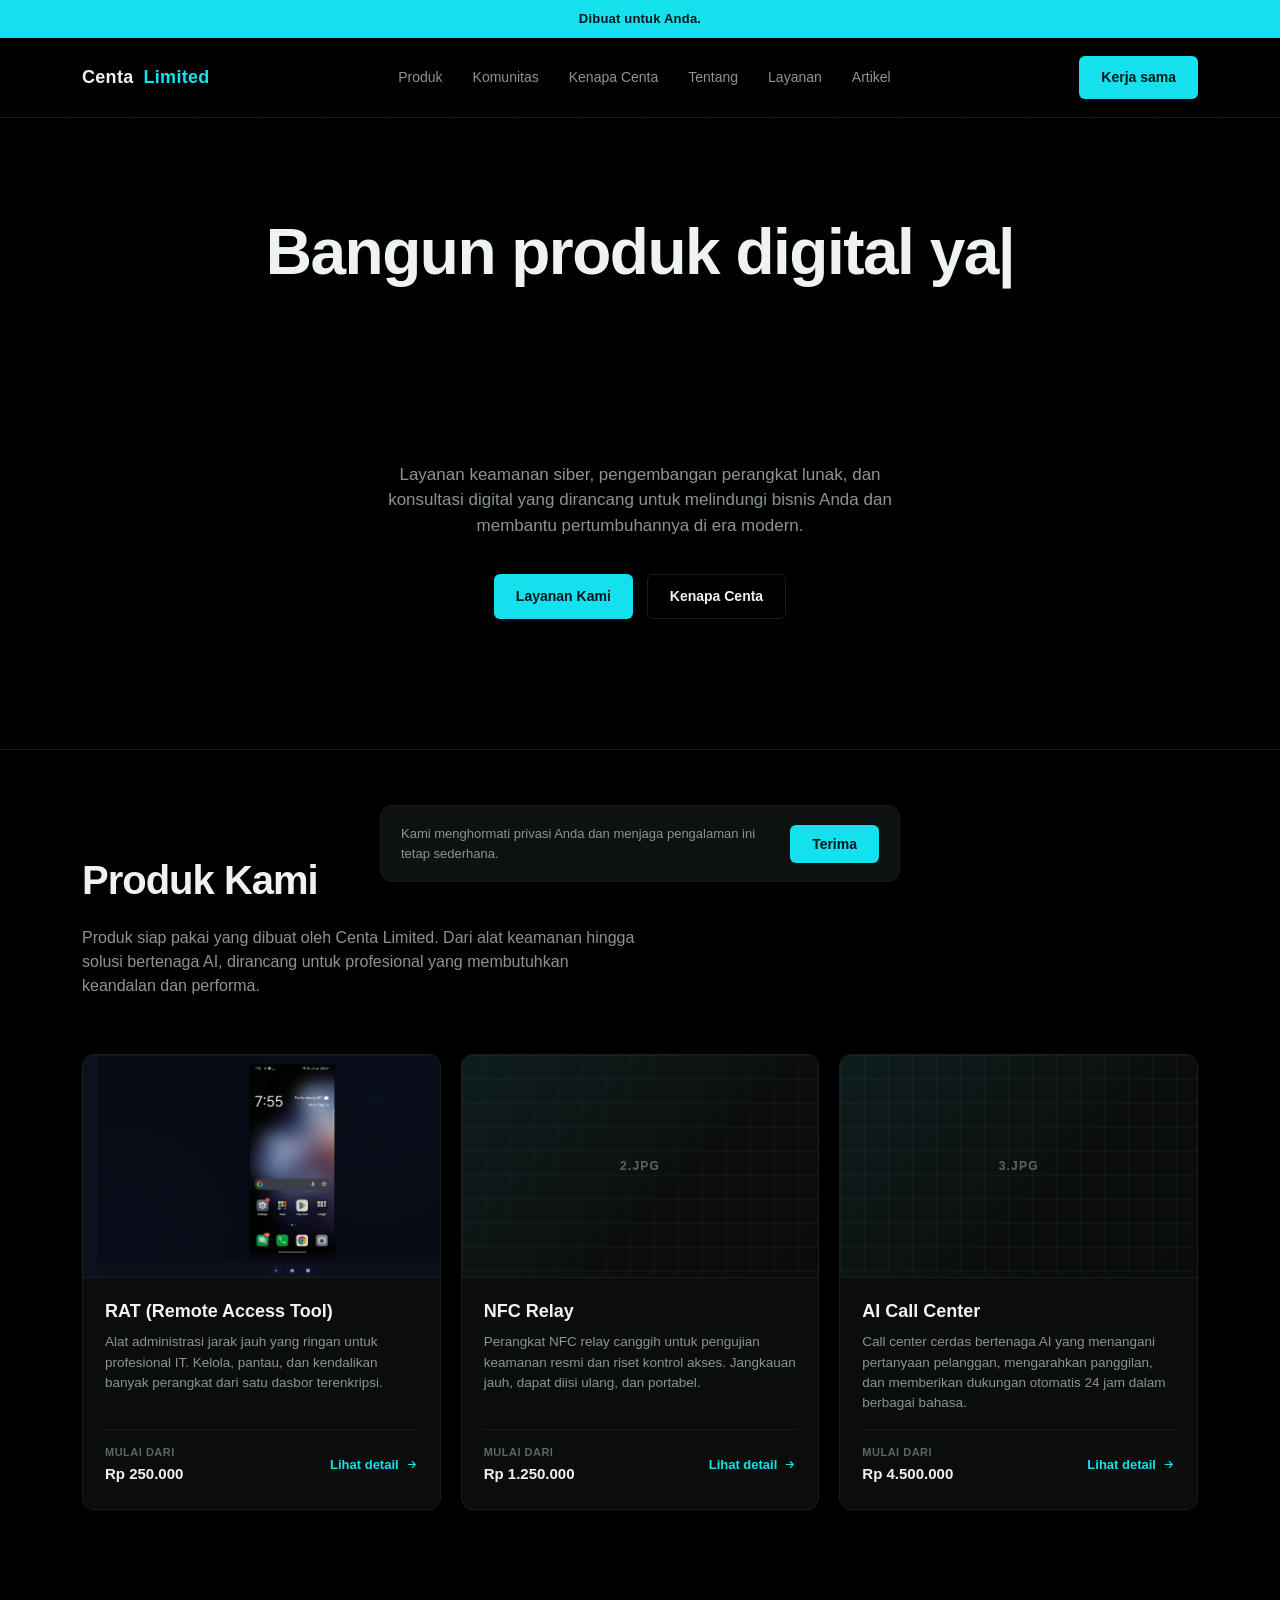
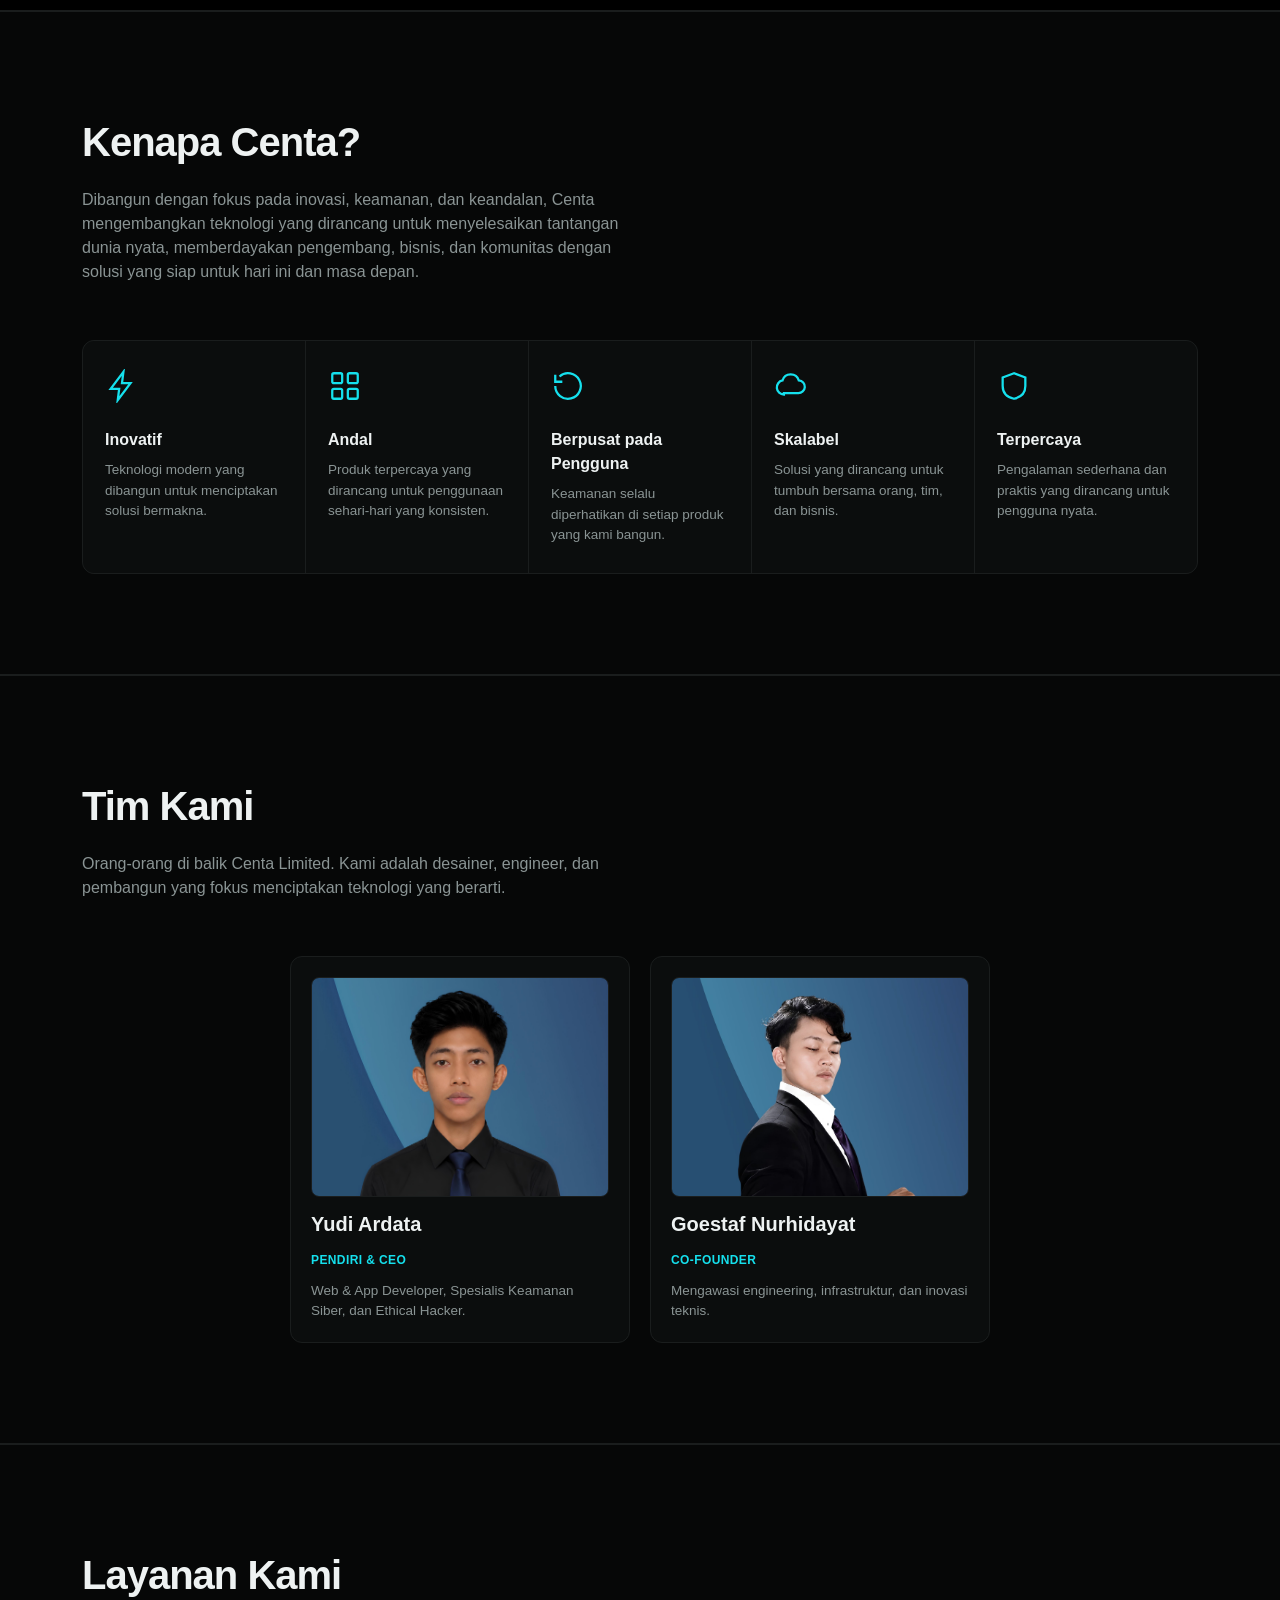
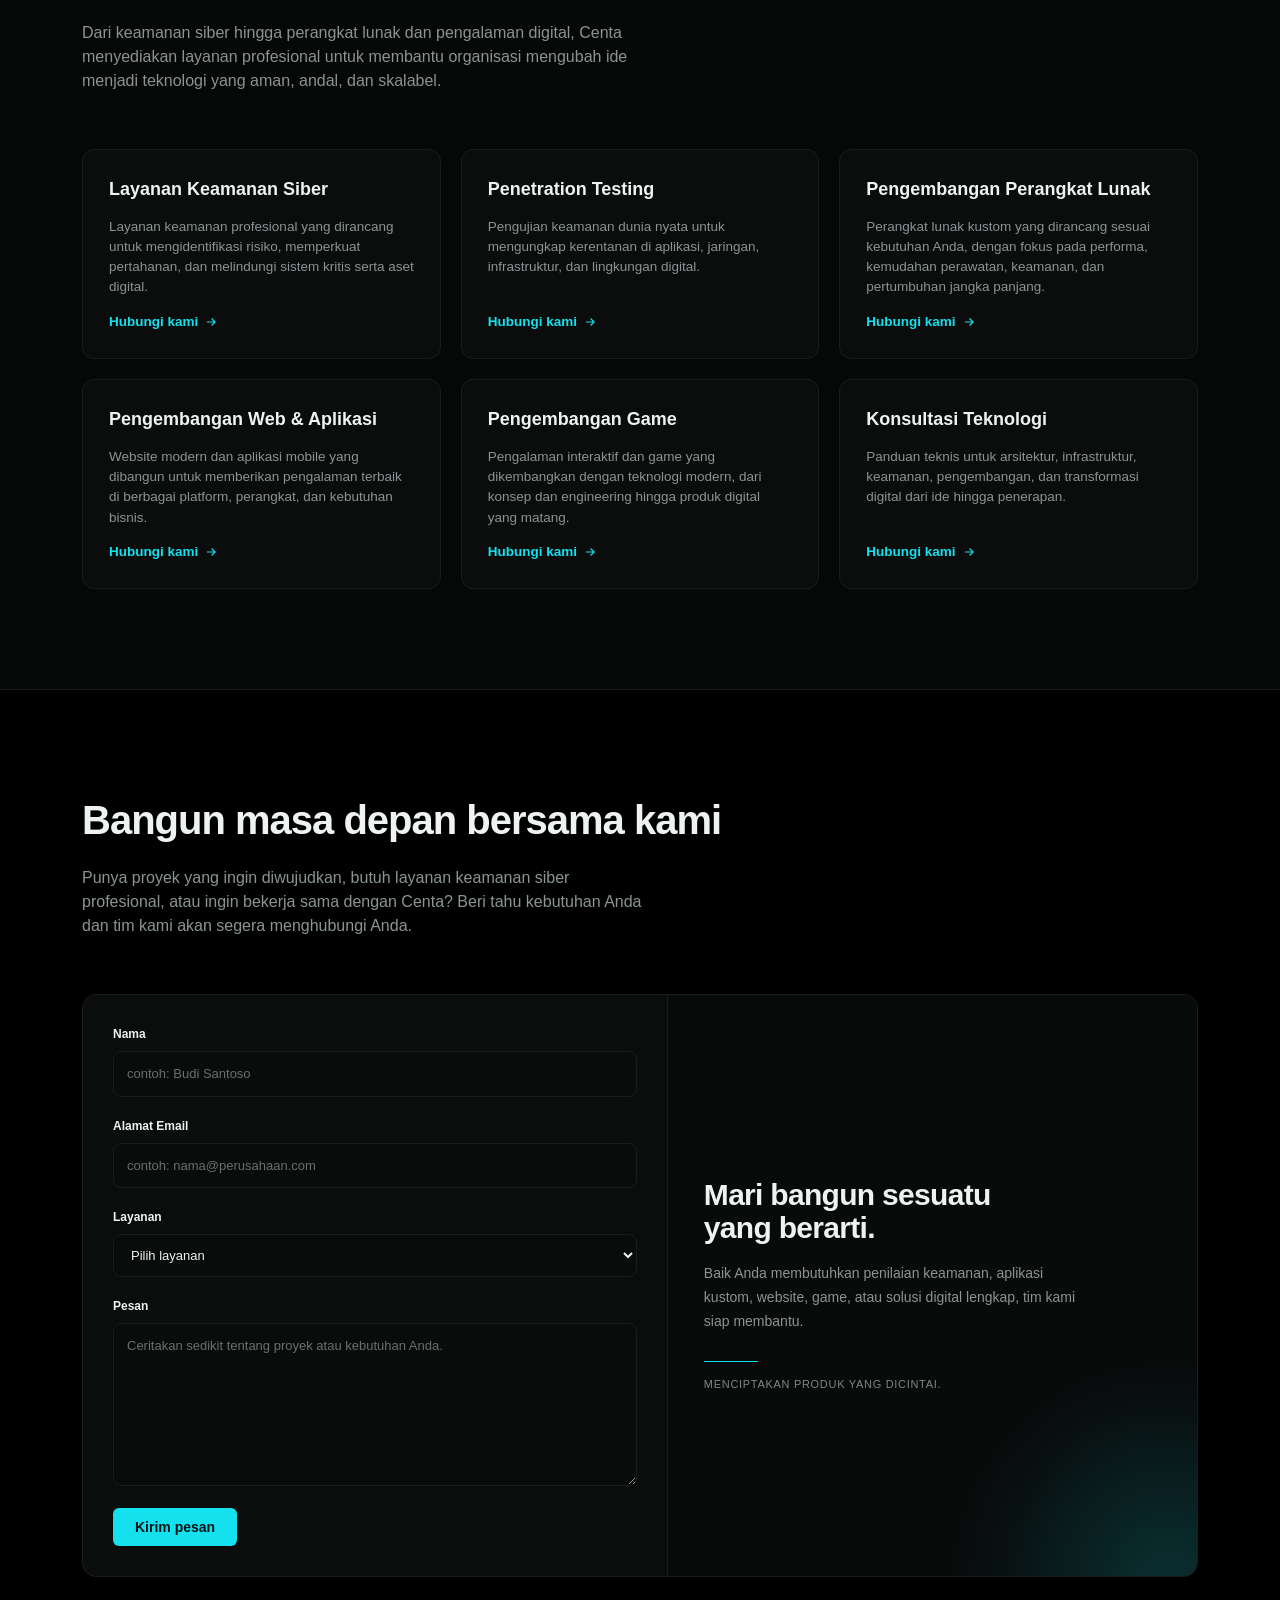
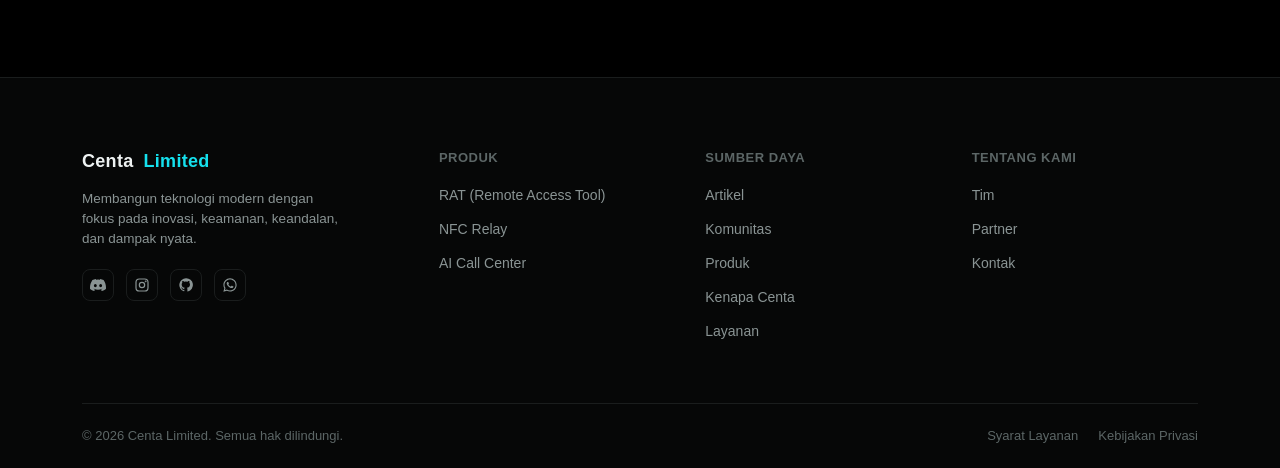
==== index.html @ ac21474c "Add files via upload" ====
<!DOCTYPE html>
<html lang="id">
<head>
  <meta charset="UTF-8">
  <meta name="viewport" content="minimum-scale=1, initial-scale=1, width=device-width">
  <title>Centa Limited</title>
  <style>
    :root{
      --accent: #15E0ED;
      --accent-dim: rgba(21,224,237,0.12);
      --accent-line: rgba(21,224,237,0.25);
      --bg: #000000;
      --bg-alt: #060707;
      --panel: #0b0d0d;
      --border: #1a1d1d;
      --text: #eef2f2;
      --text-dim: #8a9494;
      --text-faint: #5c6666;
    }
    *{margin:0;padding:0;box-sizing:border-box;}
    html{scroll-behavior:smooth;}
    body{
      background:var(--bg);
      color:var(--text);
      font-family:'Inter',-apple-system,BlinkMacSystemFont,'Segoe UI',Roboto,sans-serif;
      line-height:1.5;
      overflow-x:hidden;
    }
    a{color:inherit;text-decoration:none;}
    ul{list-style:none;}
    img{max-width:100%;display:block;}
    .wrap{max-width:1180px;margin:0 auto;padding:0 32px;}

    body::before{
      content:"";
      position:fixed;inset:0;
      background-image:
        linear-gradient(rgba(21,224,237,0.035) 1px, transparent 1px),
        linear-gradient(90deg, rgba(21,224,237,0.035) 1px, transparent 1px);
      background-size: 64px 64px;
      mask-image: radial-gradient(ellipse 80% 60% at 50% 0%, black 0%, transparent 70%);
      pointer-events:none;
      z-index:0;
    }

    .announce{
      background:var(--accent);
      color:#00171a;
      font-size:13px;
      font-weight:600;
      text-align:center;
      padding:9px 16px;
      letter-spacing:.2px;
    }

    header{
      position:sticky;top:0;z-index:50;
      background:rgba(0,0,0,0.75);
      backdrop-filter:blur(14px);
      border-bottom:1px solid var(--border);
    }
    .nav{
      display:flex;align-items:center;justify-content:space-between;
      padding:18px 32px;max-width:1180px;margin:0 auto;
    }
    .logo{display:flex;align-items:center;gap:10px;font-weight:800;font-size:18px;letter-spacing:.3px;}
    .logo svg{width:30px;height:30px;}
    .logo .sub{color:var(--accent);}
    .nav-links{display:flex;align-items:center;gap:30px;}
    .nav-links a{
      font-size:14px;color:var(--text-dim);font-weight:500;
      transition:color .2s ease;position:relative;
    }
    .nav-links a:hover{color:var(--text);}
    .nav-links a:focus-visible, .btn:focus-visible{
      outline:2px solid var(--accent);outline-offset:3px;border-radius:3px;
    }
    .nav-cta{display:flex;align-items:center;gap:18px;}
    .support-link{font-size:14px;color:var(--text-dim);}
    .support-link:hover{color:var(--text);}
    .btn{
      display:inline-flex;align-items:center;gap:8px;
      background:var(--accent);color:#00171a;
      font-weight:700;font-size:14px;
      padding:11px 22px;border-radius:6px;border:none;cursor:pointer;
      box-shadow:0 0 0 rgba(21,224,237,0);
      transition:box-shadow .25s ease, transform .2s ease;
    }
    .btn:hover{box-shadow:0 0 26px rgba(21,224,237,0.55);transform:translateY(-1px);}
    .btn-ghost{
      background:transparent;color:var(--text);border:1px solid var(--border);
    }
    .btn-ghost:hover{border-color:var(--accent-line);box-shadow:0 0 18px rgba(21,224,237,0.18);}
    .burger{display:none;background:none;border:none;color:var(--text);font-size:22px;cursor:pointer;}

    .hero{
      position:relative;z-index:1;
      padding:100px 32px 60px;
      text-align:center;
    }
    h1.hero-title{
      font-size:clamp(34px,6vw,64px);
      font-weight:800;
      line-height:1.08;
      letter-spacing:-1.5px;
      max-width:820px;margin:0 auto 20px;
      min-height: 3.5em;
    }
    .hero-sub{
      max-width:560px;margin:0 auto 36px;
      color:var(--text-dim);font-size:17px;
    }
    .hero-ctas{display:flex;gap:14px;justify-content:center;margin-bottom:70px;flex-wrap:wrap;}

    section{position:relative;z-index:1;padding:100px 0;}
    .eyebrow{
      color:var(--accent);font-size:13px;font-weight:700;
      letter-spacing:1.5px;text-transform:uppercase;margin-bottom:14px;
    }
    h2.section-title{
      font-size:clamp(26px,3.6vw,40px);font-weight:800;letter-spacing:-1px;
      margin-bottom:16px;max-width:640px;
    }
    .section-desc{color:var(--text-dim);font-size:16px;max-width:560px;margin-bottom:56px;}

    .why{background:var(--bg-alt);border-top:1px solid var(--border);border-bottom:1px solid var(--border);}
    .why-grid{display:grid;grid-template-columns:repeat(5,1fr);gap:1px;background:var(--border);border:1px solid var(--border);border-radius:12px;overflow:hidden;}
    .why-card{background:var(--panel);padding:28px 22px;transition:background .25s ease;}
    .why-card:hover{background:#0f1414;}
    .why-icon{width:34px;height:34px;color:var(--accent);margin-bottom:18px;}
    .why-card h3{font-size:16px;font-weight:700;margin-bottom:8px;}
    .why-card p{font-size:13.5px;color:var(--text-dim);}

    .team{background:var(--bg-alt);border-top:1px solid var(--border);border-bottom:1px solid var(--border);}
    .team-grid{display:grid;grid-template-columns:repeat(2,1fr);gap:20px;max-width:700px;margin:0 auto;}
    .team-card{
      border:1px solid var(--border);background:var(--panel);border-radius:12px;
      padding:20px;display:flex;flex-direction:column;gap:12px;transition:border-color .25s ease, transform .25s ease;
    }
    .team-card:hover{border-color:var(--accent-line);transform:translateY(-3px);}
    .team-photo{
      width:100%;height:220px;border-radius:8px;background:linear-gradient(135deg, #0f1111, #0a0c0c);
      border:1px solid var(--border);display:flex;align-items:center;justify-content:center;color:var(--text-faint);font-size:13px;font-weight:600;
      overflow:hidden;
    }
    .team-photo img{width:100%;height:100%;object-fit:cover;}
    .team-card h3{font-size:20px;font-weight:700;}
    .team-card .team-role{font-size:12px;color:var(--accent);font-weight:700;letter-spacing:.4px;text-transform:uppercase;}
    .team-card p{font-size:13.5px;color:var(--text-dim);flex-grow:1;}

    .services{border-top:1px solid var(--border);border-bottom:1px solid var(--border);background:var(--bg-alt);}
    .service-grid{display:grid;grid-template-columns:repeat(3,1fr);gap:20px;}
    .service-card{
      border:1px solid var(--border);background:var(--panel);border-radius:12px;
      padding:26px;display:flex;flex-direction:column;gap:14px;
      transition:border-color .25s ease, transform .25s ease;
    }
    .service-card:hover{border-color:var(--accent-line);transform:translateY(-3px);}
    .service-card h3{font-size:18px;font-weight:700;}
    .service-card p{font-size:13.5px;color:var(--text-dim);flex-grow:1;}
    .service-link{
      font-size:13.5px;font-weight:700;color:var(--accent);display:inline-flex;align-items:center;gap:6px;
    }
    .service-link svg{width:14px;height:14px;transition:transform .2s ease;}
    .service-card:hover .service-link svg{transform:translateX(2px);}

    .products{border-top:1px solid var(--border);border-bottom:1px solid var(--border);background:var(--bg);}
    .product-grid{display:grid;grid-template-columns:repeat(3,1fr);gap:20px;}
    .product-card{
      border:1px solid var(--border);background:var(--panel);border-radius:12px;
      overflow:hidden;display:flex;flex-direction:column;
      transition:border-color .25s ease, transform .25s ease, box-shadow .25s ease;
    }
    .product-card:hover{
      border-color:var(--accent-line);
      transform:translateY(-4px);
      box-shadow:0 12px 40px rgba(21,224,237,0.08);
    }
    .product-photo{
      position:relative;
      width:100%;
      aspect-ratio: 16 / 10;
      background:
        linear-gradient(135deg, rgba(21,224,237,0.06), rgba(0,0,0,0) 60%),
        linear-gradient(135deg, #0f1111, #0a0c0c);
      border-bottom:1px solid var(--border);
      overflow:hidden;
      display:flex;align-items:center;justify-content:center;
    }
    .product-photo::after{
      content:"";
      position:absolute;inset:0;
      background-image:
        linear-gradient(rgba(21,224,237,0.05) 1px, transparent 1px),
        linear-gradient(90deg, rgba(21,224,237,0.05) 1px, transparent 1px);
      background-size: 24px 24px;
      pointer-events:none;
    }
    .product-photo img{
      position:absolute;inset:0;
      width:100%;height:100%;object-fit:cover;
      z-index:1;
      transition:transform .4s ease;
    }
    .product-card:hover .product-photo img{transform:scale(1.04);}
    .product-photo-label{
      position:relative;z-index:0;
      color:var(--text-faint);
      font-size:12px;font-weight:700;letter-spacing:1.2px;text-transform:uppercase;
    }
    .product-body{padding:22px 22px 24px;display:flex;flex-direction:column;gap:10px;flex-grow:1;}
    .product-body h3{font-size:18px;font-weight:700;line-height:1.25;}
    .product-body p{font-size:13.5px;color:var(--text-dim);flex-grow:1;}
    .product-footer{
      display:flex;align-items:center;justify-content:space-between;
      margin-top:6px;padding-top:14px;border-top:1px solid var(--border);
    }
    .product-price{font-size:15px;font-weight:800;color:var(--text);}
    .product-price small{font-size:11px;font-weight:600;color:var(--text-faint);display:block;letter-spacing:.5px;text-transform:uppercase;margin-bottom:2px;}
    .product-cta{
      font-size:13px;font-weight:700;color:var(--accent);
      display:inline-flex;align-items:center;gap:6px;
    }
    .product-cta svg{width:13px;height:13px;transition:transform .2s ease;}
    .product-card:hover .product-cta svg{transform:translateX(2px);}

    .product-page{display:none;}
    .product-page.active{display:block;}
    .product-hero{
      padding:80px 0 60px;
      border-bottom:1px solid var(--border);
      background:linear-gradient(180deg, rgba(21,224,237,0.03), transparent 70%);
    }
    .product-back{
      display:inline-flex;align-items:center;gap:8px;
      font-size:13px;font-weight:600;color:var(--text-dim);
      margin-bottom:28px;
      transition:color .2s ease;
    }
    .product-back:hover{color:var(--accent);}
    .product-back svg{width:14px;height:14px;}
    .product-detail{
      display:grid;grid-template-columns:1.1fr .9fr;gap:50px;align-items:start;
    }
    .product-detail-photo{
      position:relative;
      width:100%;
      aspect-ratio: 4 / 3;
      border:1px solid var(--border);
      border-radius:14px;
      overflow:hidden;
      background:
        linear-gradient(135deg, rgba(21,224,237,0.06), rgba(0,0,0,0) 60%),
        linear-gradient(135deg, #0f1111, #0a0c0c);
      display:flex;align-items:center;justify-content:center;
    }
    .product-detail-photo::after{
      content:"";
      position:absolute;inset:0;
      background-image:
        linear-gradient(rgba(21,224,237,0.05) 1px, transparent 1px),
        linear-gradient(90deg, rgba(21,224,237,0.05) 1px, transparent 1px);
      background-size: 32px 32px;
      pointer-events:none;
    }
    .product-detail-photo img{
      position:absolute;inset:0;
      width:100%;height:100%;object-fit:cover;
      z-index:1;
    }
    .product-detail-photo .product-photo-label{z-index:0;}
    .product-detail-info .eyebrow{margin-bottom:12px;}
    .product-detail-info h1{
      font-size:clamp(28px,4vw,42px);
      font-weight:800;
      letter-spacing:-1px;
      line-height:1.1;
      margin-bottom:18px;
    }
    .product-detail-info .product-price{
      font-size:24px;
      margin-bottom:22px;
      padding-bottom:22px;
      border-bottom:1px solid var(--border);
    }
    .product-detail-info .product-price small{font-size:11px;}
    .product-detail-info > p{
      font-size:15px;
      color:var(--text-dim);
      line-height:1.7;
      margin-bottom:26px;
    }
    .product-features{
      display:grid;
      grid-template-columns:1fr 1fr;
      gap:12px 24px;
      margin-bottom:32px;
    }
    .product-features li{
      font-size:13.5px;
      color:var(--text-dim);
      display:flex;
      align-items:flex-start;
      gap:9px;
      line-height:1.5;
    }
    .product-features li svg{
      width:15px;height:15px;
      color:var(--accent);
      flex-shrink:0;
      margin-top:3px;
    }
    .product-actions{display:flex;gap:12px;flex-wrap:wrap;}

    .contact-form-wrap{display:grid;grid-template-columns:1.05fr .95fr;border:1px solid var(--border);background:var(--panel);border-radius:14px;overflow:hidden;margin-top:28px;}
    .contact-form{padding:30px;border-right:1px solid var(--border);display:flex;flex-direction:column;gap:20px;}
    .form-field{display:flex;flex-direction:column;gap:8px;}
    .form-field label{font-size:12px;font-weight:700;color:var(--text);}
    .form-field input,.form-field select,.form-field textarea{width:100%;border:1px solid var(--border);background:#0a0c0c;color:var(--text);border-radius:8px;padding:12px 13px;font:inherit;font-size:13px;outline:none;transition:border-color .2s ease,box-shadow .2s ease;resize:vertical;}
    .form-field input::placeholder,.form-field textarea::placeholder{color:#667070;}
    .form-field input:focus,.form-field select:focus,.form-field textarea:focus{border-color:var(--accent-line);box-shadow:0 0 0 3px var(--accent-dim);}
    .form-field select{appearance:auto;}
    .form-submit{width:fit-content;margin-top:2px;}
    .contact-side{min-height:100%;position:relative;overflow:hidden;background:#090b0b;}
    .contact-side:after{content:"";position:absolute;width:420px;height:420px;right:-180px;bottom:-210px;background:radial-gradient(circle,var(--accent),transparent 68%);opacity:.18;filter:blur(24px);pointer-events:none;}
    .contact-side-inner{position:relative;z-index:1;padding:42px 36px;height:100%;display:flex;flex-direction:column;justify-content:center;}
    .contact-side h3{font-size:30px;line-height:1.1;letter-spacing:-.7px;max-width:360px;margin-bottom:18px;}
    .contact-side p{font-size:14px;line-height:1.7;color:var(--text-dim);max-width:390px;}
    .contact-side-line{width:54px;height:1px;background:var(--accent);margin:28px 0 14px;}
    .contact-side-label{font-size:11px;color:#7e8888;text-transform:uppercase;letter-spacing:.7px;}

    footer{border-top:1px solid var(--border);background:var(--bg-alt);position:relative;z-index:1;}
    .footer-top{
      display:grid;grid-template-columns:1.4fr repeat(3,1fr);gap:40px;
      padding:70px 0 50px;
    }
    .footer-brand .logo{margin-bottom:14px;}
    .footer-brand p{color:var(--text-dim);font-size:13.5px;max-width:260px;margin-bottom:20px;}
    .socials{display:flex;gap:12px;}
    .socials a{
      width:32px;height:32px;border:1px solid var(--border);border-radius:8px;
      display:flex;align-items:center;justify-content:center;color:var(--text-dim);
      transition:all .2s ease;
    }
    .socials a:hover{color:var(--accent);border-color:var(--accent-line);}
    .socials svg{width:16px;height:16px;display:block;}
    .footer-col h4{font-size:13px;font-weight:700;letter-spacing:.5px;text-transform:uppercase;color:var(--text-faint);margin-bottom:16px;}
    .footer-col ul li{margin-bottom:10px;}
    .footer-col a{font-size:14px;color:var(--text-dim);}
    .footer-col a:hover{color:var(--accent);}
    .footer-bottom{
      border-top:1px solid var(--border);padding:22px 0;
      display:flex;justify-content:space-between;align-items:center;flex-wrap:wrap;gap:12px;
    }
    .footer-bottom p{font-size:13px;color:var(--text-faint);}
    .footer-bottom .legal{display:flex;gap:20px;}
    .footer-bottom .legal a{font-size:13px;color:var(--text-faint);}
    .footer-bottom .legal a:hover{color:var(--accent);}

    .cookie{
      position:fixed;bottom:18px;left:18px;right:18px;z-index:100;
      max-width:520px;margin:0 auto;
      background:#0d1111;border:1px solid var(--border);border-radius:12px;
      padding:18px 20px;display:flex;align-items:center;gap:16px;
      box-shadow:0 12px 40px rgba(0,0,0,0.5);
      transform:translateY(140%);transition:transform .5s cubic-bezier(.2,.8,.2,1);
    }
    .cookie.show{transform:translateY(0);}
    .cookie p{font-size:13px;color:var(--text-dim);flex:1;}
    .cookie button{flex-shrink:0;}

    @media (max-width:900px){
      .nav-links{display:none;}
      .burger{display:block;}
      .why-grid{grid-template-columns:repeat(2,1fr);}
      .team-grid{grid-template-columns:1fr;max-width:400px;}
      .service-grid{grid-template-columns:repeat(2,1fr);}
      .product-grid{grid-template-columns:repeat(2,1fr);}
      .product-detail{grid-template-columns:1fr;gap:32px;}
      .contact-form-wrap{grid-template-columns:1fr;}
      .contact-form{border-right:0;border-bottom:1px solid var(--border);}
      .footer-top{grid-template-columns:1fr 1fr;}
    }
    @media (max-width:560px){
      .why-grid{grid-template-columns:1fr;}
      .service-grid{grid-template-columns:1fr;}
      .product-grid{grid-template-columns:1fr;}
      .product-features{grid-template-columns:1fr;}
      .footer-top{grid-template-columns:1fr;}
      .hero{padding-top:70px;}
      .support-link{display:none;}
    }

    @media (prefers-reduced-motion: reduce){
      html{scroll-behavior:auto;}
      *{transition:none !important;}
    }
  </style>
</head>
<body>

<div class="announce">
  Dibuat untuk Anda.
</div>

<header>
  <nav class="nav">
    <a href="#top" class="logo">
      Centa<span class="sub">Limited</span>
    </a>
    <ul class="nav-links">
      <li><a href="#products">Produk</a></li>
      <li><a href="#involved">Komunitas</a></li>
      <li><a href="#why">Kenapa Centa</a></li>
      <li><a href="#team">Tentang</a></li>
      <li><a href="#services">Layanan</a></li>
      <li><a href="#">Artikel</a></li>
    </ul>
    <div class="nav-cta">
      <a href="#involved" class="btn">Kerja sama</a>
      <button class="burger" aria-label="Menu">☰</button>
    </div>
  </nav>
</header>

<main id="top">

  <div id="main-content">

    <section class="hero">
      <h1 class="hero-title"><span id="typed-heading"></span><span class="cursor" id="cursor">|</span></h1>
      <p class="hero-sub">Layanan keamanan siber, pengembangan perangkat lunak, dan konsultasi digital yang dirancang untuk melindungi bisnis Anda dan membantu pertumbuhannya di era modern.</p>
      <div class="hero-ctas">
        <a href="#services" class="btn">Layanan Kami</a>
        <a href="#why" class="btn btn-ghost">Kenapa Centa</a>
      </div>
    </section>

    <section class="products" id="products">
      <div class="wrap">
        <h2 class="section-title">Produk Kami</h2>
        <p class="section-desc">Produk siap pakai yang dibuat oleh Centa Limited. Dari alat keamanan hingga solusi bertenaga AI, dirancang untuk profesional yang membutuhkan keandalan dan performa.</p>

        <div class="product-grid">

          <a href="#product-rat" class="product-card">
            <div class="product-photo">
              <span class="product-photo-label">1.png</span>
              <img src="1.png" alt="RAT" onerror="this.style.display='none'">
            </div>
            <div class="product-body">
              <h3>RAT (Remote Access Tool)</h3>
              <p>Alat administrasi jarak jauh yang ringan untuk profesional IT. Kelola, pantau, dan kendalikan banyak perangkat dari satu dasbor terenkripsi.</p>
              <div class="product-footer">
                <div class="product-price"><small>Mulai dari</small>Rp 250.000</div>
                <span class="product-cta">Lihat detail <svg viewBox="0 0 24 24" fill="none" stroke="currentColor" stroke-width="2"><path d="M5 12h13M13 6l6 6-6 6"/></svg></span>
              </div>
            </div>
          </a>

          <a href="#product-nfc" class="product-card">
            <div class="product-photo">
              <span class="product-photo-label">2.jpg</span>
              <img src="2.jpg" alt="NFC Relay" onerror="this.style.display='none'">
            </div>
            <div class="product-body">
              <h3>NFC Relay</h3>
              <p>Perangkat NFC relay canggih untuk pengujian keamanan resmi dan riset kontrol akses. Jangkauan jauh, dapat diisi ulang, dan portabel.</p>
              <div class="product-footer">
                <div class="product-price"><small>Mulai dari</small>Rp 1.250.000</div>
                <span class="product-cta">Lihat detail <svg viewBox="0 0 24 24" fill="none" stroke="currentColor" stroke-width="2"><path d="M5 12h13M13 6l6 6-6 6"/></svg></span>
              </div>
            </div>
          </a>

          <a href="#product-ai" class="product-card">
            <div class="product-photo">
              <span class="product-photo-label">3.jpg</span>
              <img src="3.jpg" alt="AI Call Center" onerror="this.style.display='none'">
            </div>
            <div class="product-body">
              <h3>AI Call Center</h3>
              <p>Call center cerdas bertenaga AI yang menangani pertanyaan pelanggan, mengarahkan panggilan, dan memberikan dukungan otomatis 24 jam dalam berbagai bahasa.</p>
              <div class="product-footer">
                <div class="product-price"><small>Mulai dari</small>Rp 4.500.000</div>
                <span class="product-cta">Lihat detail <svg viewBox="0 0 24 24" fill="none" stroke="currentColor" stroke-width="2"><path d="M5 12h13M13 6l6 6-6 6"/></svg></span>
              </div>
            </div>
          </a>

        </div>
      </div>
    </section>

    <section class="why" id="why">
      <div class="wrap">
        <h2 class="section-title">Kenapa Centa?</h2>
        <p class="section-desc">Dibangun dengan fokus pada inovasi, keamanan, dan keandalan, Centa mengembangkan teknologi yang dirancang untuk menyelesaikan tantangan dunia nyata, memberdayakan pengembang, bisnis, dan komunitas dengan solusi yang siap untuk hari ini dan masa depan.</p>
        <div class="why-grid">
          <div class="why-card">
            <svg class="why-icon" viewBox="0 0 24 24" fill="none" stroke="currentColor" stroke-width="1.6"><path d="M13 2 4 14h6l-1 8 9-12h-6l1-8Z"/></svg>
            <h3>Inovatif</h3>
            <p>Teknologi modern yang dibangun untuk menciptakan solusi bermakna.</p>
          </div>
          <div class="why-card">
            <svg class="why-icon" viewBox="0 0 24 24" fill="none" stroke="currentColor" stroke-width="1.6"><rect x="3" y="3" width="7" height="7" rx="1.2"/><rect x="14" y="3" width="7" height="7" rx="1.2"/><rect x="3" y="14" width="7" height="7" rx="1.2"/><rect x="14" y="14" width="7" height="7" rx="1.2"/></svg>
            <h3>Andal</h3>
            <p>Produk terpercaya yang dirancang untuk penggunaan sehari-hari yang konsisten.</p>
          </div>
          <div class="why-card">
            <svg class="why-icon" viewBox="0 0 24 24" fill="none" stroke="currentColor" stroke-width="1.6"><path d="M3 12a9 9 0 1 0 3-6.7"/><path d="M3 4v5h5"/></svg>
            <h3>Berpusat pada Pengguna</h3>
            <p>Keamanan selalu diperhatikan di setiap produk yang kami bangun.</p>
          </div>
          <div class="why-card">
            <svg class="why-icon" viewBox="0 0 24 24" fill="none" stroke="currentColor" stroke-width="1.6"><path d="M7 18a5 5 0 0 1-1-9.9A6 6 0 0 1 17.5 8 4.5 4.5 0 0 1 17 17H7Z"/></svg>
            <h3>Skalabel</h3>
            <p>Solusi yang dirancang untuk tumbuh bersama orang, tim, dan bisnis.</p>
          </div>
          <div class="why-card">
            <svg class="why-icon" viewBox="0 0 24 24" fill="none" stroke="currentColor" stroke-width="1.6"><path d="M12 3 4 6v6c0 5 3.5 8 8 9 4.5-1 8-4 8-9V6l-8-3Z"/></svg>
            <h3>Terpercaya</h3>
            <p>Pengalaman sederhana dan praktis yang dirancang untuk pengguna nyata.</p>
          </div>
        </div>
      </div>
    </section>

    <section class="team" id="team">
      <div class="wrap">
        <h2 class="section-title">Tim Kami</h2>
        <p class="section-desc">Orang-orang di balik Centa Limited. Kami adalah desainer, engineer, dan pembangun yang fokus menciptakan teknologi yang berarti.</p>
        <div class="team-grid">
          <div class="team-card">
            <div class="team-photo"><img src="yudiardata.jpg" alt="Yudi Ardata"></div>
            <h3>Yudi Ardata</h3>
            <span class="team-role">Pendiri & CEO</span>
            <p>Web & App Developer, Spesialis Keamanan Siber, dan Ethical Hacker.</p>
          </div>
          <div class="team-card">
            <div class="team-photo"><img src="goestaf.jpg" alt="Goestaf Nurhidayat"></div>
            <h3>Goestaf Nurhidayat</h3>
            <span class="team-role">Co-Founder</span>
            <p>Mengawasi engineering, infrastruktur, dan inovasi teknis.</p>
          </div>
        </div>
      </div>
    </section>

    <section class="services" id="services">
      <div class="wrap">
        <h2 class="section-title">Layanan Kami</h2>
        <p class="section-desc">Dari keamanan siber hingga perangkat lunak dan pengalaman digital, Centa menyediakan layanan profesional untuk membantu organisasi mengubah ide menjadi teknologi yang aman, andal, dan skalabel.</p>

        <div class="service-grid">
          <div class="service-card">
            <h3>Layanan Keamanan Siber</h3>
            <p>Layanan keamanan profesional yang dirancang untuk mengidentifikasi risiko, memperkuat pertahanan, dan melindungi sistem kritis serta aset digital.</p>
            <a href="#involved" class="service-link">Hubungi kami <svg viewBox="0 0 24 24" fill="none" stroke="currentColor" stroke-width="2"><path d="M5 12h13M13 6l6 6-6 6"/></svg></a>
          </div>

          <div class="service-card">
            <h3>Penetration Testing</h3>
            <p>Pengujian keamanan dunia nyata untuk mengungkap kerentanan di aplikasi, jaringan, infrastruktur, dan lingkungan digital.</p>
            <a href="#involved" class="service-link">Hubungi kami <svg viewBox="0 0 24 24" fill="none" stroke="currentColor" stroke-width="2"><path d="M5 12h13M13 6l6 6-6 6"/></svg></a>
          </div>

          <div class="service-card">
            <h3>Pengembangan Perangkat Lunak</h3>
            <p>Perangkat lunak kustom yang dirancang sesuai kebutuhan Anda, dengan fokus pada performa, kemudahan perawatan, keamanan, dan pertumbuhan jangka panjang.</p>
            <a href="#involved" class="service-link">Hubungi kami <svg viewBox="0 0 24 24" fill="none" stroke="currentColor" stroke-width="2"><path d="M5 12h13M13 6l6 6-6 6"/></svg></a>
          </div>

          <div class="service-card">
            <h3>Pengembangan Web & Aplikasi</h3>
            <p>Website modern dan aplikasi mobile yang dibangun untuk memberikan pengalaman terbaik di berbagai platform, perangkat, dan kebutuhan bisnis.</p>
            <a href="#involved" class="service-link">Hubungi kami <svg viewBox="0 0 24 24" fill="none" stroke="currentColor" stroke-width="2"><path d="M5 12h13M13 6l6 6-6 6"/></svg></a>
          </div>

          <div class="service-card">
            <h3>Pengembangan Game</h3>
            <p>Pengalaman interaktif dan game yang dikembangkan dengan teknologi modern, dari konsep dan engineering hingga produk digital yang matang.</p>
            <a href="#involved" class="service-link">Hubungi kami <svg viewBox="0 0 24 24" fill="none" stroke="currentColor" stroke-width="2"><path d="M5 12h13M13 6l6 6-6 6"/></svg></a>
          </div>

          <div class="service-card">
            <h3>Konsultasi Teknologi</h3>
            <p>Panduan teknis untuk arsitektur, infrastruktur, keamanan, pengembangan, dan transformasi digital dari ide hingga penerapan.</p>
            <a href="#involved" class="service-link">Hubungi kami <svg viewBox="0 0 24 24" fill="none" stroke="currentColor" stroke-width="2"><path d="M5 12h13M13 6l6 6-6 6"/></svg></a>
          </div>
        </div>
      </div>
    </section>

    <section id="involved">
      <div class="wrap">
        <h2 class="section-title">Bangun masa depan bersama kami</h2>
        <p class="section-desc">Punya proyek yang ingin diwujudkan, butuh layanan keamanan siber profesional, atau ingin bekerja sama dengan Centa? Beri tahu kebutuhan Anda dan tim kami akan segera menghubungi Anda.</p>

        <div class="contact-form-wrap">
          <form class="contact-form" id="contactForm">
            <div class="form-field">
              <label for="contact-name">Nama</label>
              <input id="contact-name" name="name" type="text" placeholder="contoh: Budi Santoso" autocomplete="name" required>
            </div>

            <div class="form-field">
              <label for="contact-email">Alamat Email</label>
              <input id="contact-email" name="email" type="email" placeholder="contoh: nama@perusahaan.com" autocomplete="email" required>
            </div>

            <div class="form-field">
              <label for="contact-service">Layanan</label>
              <select id="contact-service" name="service" required>
                <option value="" selected disabled>Pilih layanan</option>
                <option>Layanan Keamanan Siber</option>
                <option>Penetration Testing</option>
                <option>Pengembangan Perangkat Lunak</option>
                <option>Pengembangan Web</option>
                <option>Pengembangan Aplikasi</option>
                <option>Pengembangan Game</option>
                <option>Konsultasi Teknologi</option>
                <option>Lainnya</option>
              </select>
            </div>

            <div class="form-field">
              <label for="contact-message">Pesan</label>
              <textarea id="contact-message" name="message" rows="7" placeholder="Ceritakan sedikit tentang proyek atau kebutuhan Anda." required></textarea>
            </div>

            <button type="submit" class="btn form-submit">Kirim pesan</button>
          </form>

          <div class="contact-side">
            <div class="contact-side-inner">
              <h3>Mari bangun sesuatu yang berarti.</h3>
              <p>Baik Anda membutuhkan penilaian keamanan, aplikasi kustom, website, game, atau solusi digital lengkap, tim kami siap membantu.</p>
              <div class="contact-side-line"></div>
              <span class="contact-side-label">Menciptakan produk yang dicintai.</span>
            </div>
          </div>
        </div>
      </div>
    </section>

  </div>

  <div class="product-page" id="page-product-rat" data-route="product-rat">
    <div class="product-hero">
      <div class="wrap">
        <a href="#products" class="product-back">
          <svg viewBox="0 0 24 24" fill="none" stroke="currentColor" stroke-width="2"><path d="M19 12H6M11 18l-6-6 6-6"/></svg>
          Kembali ke produk
        </a>
        <div class="product-detail">
          <div class="product-detail-photo">
            <span class="product-photo-label">1.png</span>
            <img src="1.png" alt="RAT" onerror="this.style.display='none'">
          </div>
          <div class="product-detail-info">
            <h1>RAT (Remote Access Tool)</h1>
            <div class="product-price"><small>Harga</small>Rp 250.000</div>
            <p>Alat administrasi jarak jauh yang ringan, dibangun untuk profesional IT, sysadmin, dan penyedia layanan terkelola. Terhubung ke banyak perangkat dari satu dasbor terenkripsi, pantau sistem, transfer file, dan kelola endpoint secara real-time tanpa berpindah tempat.</p>
            <ul class="product-features">
              <li><svg viewBox="0 0 24 24" fill="none" stroke="currentColor" stroke-width="2.5"><path d="M20 6 9 17l-5-5"/></svg> Akses desktop jarak jauh real-time</li>
              <li><svg viewBox="0 0 24 24" fill="none" stroke="currentColor" stroke-width="2.5"><path d="M20 6 9 17l-5-5"/></svg> Transfer file &amp; manajer aman</li>
              <li><svg viewBox="0 0 24 24" fill="none" stroke="currentColor" stroke-width="2.5"><path d="M20 6 9 17l-5-5"/></svg> Dasbor manajemen multi-perangkat</li>
              <li><svg viewBox="0 0 24 24" fill="none" stroke="currentColor" stroke-width="2.5"><path d="M20 6 9 17l-5-5"/></svg> Pemantauan sistem &amp; peringatan</li>
              <li><svg viewBox="0 0 24 24" fill="none" stroke="currentColor" stroke-width="2.5"><path d="M20 6 9 17l-5-5"/></svg> Komunikasi terenkripsi AES-256</li>
              <li><svg viewBox="0 0 24 24" fill="none" stroke="currentColor" stroke-width="2.5"><path d="M20 6 9 17l-5-5"/></svg> Mendukung Windows, macOS &amp; Linux</li>
            </ul>
            <div class="product-actions">
              <a href="https://wa.me/6287867738173?text=Halo%20Centa%20Limited%2C%20saya%20ingin%20memesan%20produk%20*RAT%20(Remote%20Access%20Tool)*" target="_blank" rel="noopener noreferrer" class="btn">Pesan via WhatsApp</a>
              <a href="#involved" class="btn btn-ghost">Tanya sesuatu</a>
            </div>
          </div>
        </div>
      </div>
    </div>
  </div>

  <div class="product-page" id="page-product-nfc" data-route="product-nfc">
    <div class="product-hero">
      <div class="wrap">
        <a href="#products" class="product-back">
          <svg viewBox="0 0 24 24" fill="none" stroke="currentColor" stroke-width="2"><path d="M19 12H6M11 18l-6-6 6-6"/></svg>
          Kembali ke produk
        </a>
        <div class="product-detail">
          <div class="product-detail-photo">
            <span class="product-photo-label">2.jpg</span>
            <img src="2.jpg" alt="NFC Relay" onerror="this.style.display='none'">
          </div>
          <div class="product-detail-info">
            <h1>NFC Relay</h1>
            <div class="product-price"><small>Harga</small>Rp 1.250.000</div>
            <p>Perangkat NFC relay canggih yang dibangun untuk pengujian keamanan resmi dan riset kontrol akses. Memperluas sinyal NFC hingga jarak jauh, memungkinkan penetration tester dan red team mengevaluasi keamanan sistem akses berbasis kartu secara nyata dalam lingkungan yang terkendali dan etis.</p>
            <ul class="product-features">
              <li><svg viewBox="0 0 24 24" fill="none" stroke="currentColor" stroke-width="2.5"><path d="M20 6 9 17l-5-5"/></svg> Ekstensi sinyal NFC jarak jauh</li>
              <li><svg viewBox="0 0 24 24" fill="none" stroke="currentColor" stroke-width="2.5"><path d="M20 6 9 17l-5-5"/></svg> Kompatibel dengan sebagian besar kartu akses</li>
              <li><svg viewBox="0 0 24 24" fill="none" stroke="currentColor" stroke-width="2.5"><path d="M20 6 9 17l-5-5"/></svg> Baterai isi ulang (8+ jam)</li>
              <li><svg viewBox="0 0 24 24" fill="none" stroke="currentColor" stroke-width="2.5"><path d="M20 6 9 17l-5-5"/></svg> Desain ringkas &amp; portabel</li>
              <li><svg viewBox="0 0 24 24" fill="none" stroke="currentColor" stroke-width="2.5"><path d="M20 6 9 17l-5-5"/></svg> Dibuat untuk audit keamanan resmi</li>
              <li><svg viewBox="0 0 24 24" fill="none" stroke="currentColor" stroke-width="2.5"><path d="M20 6 9 17l-5-5"/></svg> Termasuk tas pelindung</li>
            </ul>
            <div class="product-actions">
              <a href="https://wa.me/6287867738173?text=Halo%20Centa%20Limited%2C%20saya%20ingin%20memesan%20produk%20*NFC%20Relay*" target="_blank" rel="noopener noreferrer" class="btn">Pesan via WhatsApp</a>
              <a href="#involved" class="btn btn-ghost">Tanya sesuatu</a>
            </div>
          </div>
        </div>
      </div>
    </div>
  </div>

  <div class="product-page" id="page-product-ai" data-route="product-ai">
    <div class="product-hero">
      <div class="wrap">
        <a href="#products" class="product-back">
          <svg viewBox="0 0 24 24" fill="none" stroke="currentColor" stroke-width="2"><path d="M19 12H6M11 18l-6-6 6-6"/></svg>
          Kembali ke produk
        </a>
        <div class="product-detail">
          <div class="product-detail-photo">
            <span class="product-photo-label">3.jpg</span>
            <img src="3.jpg" alt="AI Call Center" onerror="this.style.display='none'">
          </div>
          <div class="product-detail-info">
            <h1>AI Call Center</h1>
            <div class="product-price"><small>Harga</small>Rp 4.500.000</div>
            <p>Solusi call center cerdas bertenaga AI yang menangani pertanyaan pelanggan, mengarahkan panggilan ke agen yang tepat, dan memberikan dukungan otomatis 24 jam dalam berbagai bahasa. Dibangun untuk mengurangi biaya operasional sekaligus menjaga kepuasan pelanggan, didukung pemahaman bahasa alami modern.</p>
            <ul class="product-features">
              <li><svg viewBox="0 0 24 24" fill="none" stroke="currentColor" stroke-width="2.5"><path d="M20 6 9 17l-5-5"/></svg> Pemahaman bahasa alami</li>
              <li><svg viewBox="0 0 24 24" fill="none" stroke="currentColor" stroke-width="2.5"><path d="M20 6 9 17l-5-5"/></svg> Dukungan multi-bahasa</li>
              <li><svg viewBox="0 0 24 24" fill="none" stroke="currentColor" stroke-width="2.5"><path d="M20 6 9 17l-5-5"/></svg> Routing panggilan otomatis &amp; cerdas</li>
              <li><svg viewBox="0 0 24 24" fill="none" stroke="currentColor" stroke-width="2.5"><path d="M20 6 9 17l-5-5"/></svg> Dasbor analitik real-time</li>
              <li><svg viewBox="0 0 24 24" fill="none" stroke="currentColor" stroke-width="2.5"><path d="M20 6 9 17l-5-5"/></svg> Siap integrasi dengan CRM</li>
              <li><svg viewBox="0 0 24 24" fill="none" stroke="currentColor" stroke-width="2.5"><path d="M20 6 9 17l-5-5"/></svg> Dukungan otomatis 24/7</li>
            </ul>
            <div class="product-actions">
              <a href="https://wa.me/6287867738173?text=Halo%20Centa%20Limited%2C%20saya%20ingin%20memesan%20produk%20*AI%20Call%20Center*" target="_blank" rel="noopener noreferrer" class="btn">Pesan via WhatsApp</a>
              <a href="#involved" class="btn btn-ghost">Tanya sesuatu</a>
            </div>
          </div>
        </div>
      </div>
    </div>
  </div>

</main>

<footer>
  <div class="wrap">
    <div class="footer-top">
      <div class="footer-brand">
        <a href="#top" class="logo">
          Centa<span class="sub">Limited</span>
        </a>
        <p>Membangun teknologi modern dengan fokus pada inovasi, keamanan, keandalan, dan dampak nyata.</p>
        <div class="socials">
          <a href="https://discord.com/users/centa.ltd" target="_blank" rel="noopener noreferrer" aria-label="Discord">
            <svg viewBox="0 0 24 24" fill="currentColor"><path d="M20.317 4.369a19.79 19.79 0 0 0-4.885-1.515.074.074 0 0 0-.079.037c-.21.375-.444.864-.608 1.25a18.27 18.27 0 0 0-5.487 0 12.64 12.64 0 0 0-.617-1.25.077.077 0 0 0-.079-.037A19.736 19.736 0 0 0 3.677 4.37a.07.07 0 0 0-.032.027C.533 9.046-.32 13.58.099 18.057a.082.082 0 0 0 .031.057 19.9 19.9 0 0 0 5.993 3.03.078.078 0 0 0 .084-.028c.462-.63.874-1.295 1.226-1.994a.076.076 0 0 0-.041-.106 13.107 13.107 0 0 1-1.872-.892.077.077 0 0 1-.008-.128c.126-.094.252-.192.372-.291a.074.074 0 0 1 .077-.01c3.928 1.793 8.18 1.793 12.062 0a.074.074 0 0 1 .078.009c.12.099.246.198.373.292a.077.077 0 0 1-.006.127 12.3 12.3 0 0 1-1.873.891.077.077 0 0 0-.041.107c.36.698.772 1.362 1.225 1.993a.076.076 0 0 0 .084.028 19.839 19.839 0 0 0 6.002-3.03.077.077 0 0 0 .032-.054c.5-5.177-.838-9.674-3.549-13.66a.061.061 0 0 0-.031-.03zM8.02 15.33c-1.183 0-2.157-1.085-2.157-2.419 0-1.333.956-2.419 2.157-2.419 1.21 0 2.176 1.096 2.157 2.42 0 1.333-.956 2.418-2.157 2.418zm7.975 0c-1.183 0-2.157-1.085-2.157-2.419 0-1.333.955-2.419 2.157-2.419 1.21 0 2.176 1.096 2.157 2.42 0 1.333-.946 2.418-2.157 2.418z"/></svg>
          </a>
          <a href="https://instagram.com/centa.ltd" target="_blank" rel="noopener noreferrer" aria-label="Instagram">
            <svg viewBox="0 0 24 24" fill="none" stroke="currentColor" stroke-width="1.8"><rect x="3" y="3" width="18" height="18" rx="5"/><circle cx="12" cy="12" r="4"/><circle cx="17.5" cy="6.5" r="0.5" fill="currentColor"/></svg>
          </a>
          <a href="https://github.com/centalimited" target="_blank" rel="noopener noreferrer" aria-label="GitHub">
            <svg viewBox="0 0 24 24" fill="currentColor"><path d="M12 2a10 10 0 0 0-3.2 19.5c.5.1.7-.2.7-.5v-1.8c-2.8.6-3.4-1.3-3.4-1.3-.5-1.1-1.1-1.5-1.1-1.5-.9-.6.1-.6.1-.6 1 .1 1.5 1 1.5 1 .9 1.5 2.3 1.1 2.9.8.1-.6.4-1.1.6-1.3-2.2-.3-4.6-1.1-4.6-5 0-1.1.4-2 1-2.7-.1-.3-.5-1.3.1-2.6 0 0 .8-.3 2.7 1a9 9 0 0 1 4.9 0c1.9-1.3 2.7-1 2.7-1 .6 1.3.2 2.3.1 2.6.6.7 1 1.6 1 2.7 0 3.9-2.4 4.7-4.6 5 .4.3.7 1 .7 2v2.9c0 .3.2.6.7.5A10 10 0 0 0 12 2Z"/></svg>
          </a>
          <a href="https://wa.me/6287867738173" target="_blank" rel="noopener noreferrer" aria-label="WhatsApp">
            <svg viewBox="0 0 24 24" fill="currentColor"><path d="M19.05 4.91A9.816 9.816 0 0 0 12.04 2c-5.46 0-9.91 4.45-9.91 9.91 0 1.75.46 3.45 1.32 4.95L2.05 22l5.25-1.38c1.45.79 3.08 1.21 4.74 1.21 5.46 0 9.91-4.45 9.91-9.91 0-2.65-1.03-5.14-2.9-7.01zm-7.01 15.24c-1.48 0-2.93-.4-4.2-1.15l-.3-.18-3.12.82.83-3.04-.2-.31a8.264 8.264 0 0 1-1.26-4.38c0-4.54 3.7-8.24 8.24-8.24 2.2 0 4.27.86 5.82 2.42a8.183 8.183 0 0 1 2.41 5.83c.02 4.54-3.68 8.23-8.22 8.23zm4.52-6.16c-.25-.12-1.47-.72-1.69-.81-.23-.08-.39-.12-.56.12-.17.25-.64.81-.78.97-.14.17-.29.19-.54.06-.25-.12-1.05-.39-1.99-1.23-.74-.66-1.23-1.47-1.38-1.72-.14-.25-.02-.38.11-.51.11-.11.25-.29.37-.43.12-.14.17-.25.25-.41.08-.17.04-.31-.02-.43-.06-.12-.56-1.34-.76-1.84-.2-.48-.41-.42-.56-.43h-.48c-.17 0-.43.06-.66.31-.22.25-.86.85-.86 2.07 0 1.22.89 2.4 1.01 2.56.12.17 1.75 2.67 4.23 3.74.59.26 1.05.41 1.41.52.59.19 1.13.16 1.56.1.48-.07 1.47-.6 1.67-1.18.21-.58.21-1.07.14-1.18-.06-.11-.22-.17-.47-.29z"/></svg>
          </a>
        </div>
      </div>
      <div class="footer-col">
        <h4>Produk</h4>
        <ul>
          <li><a href="#product-rat">RAT (Remote Access Tool)</a></li>
          <li><a href="#product-nfc">NFC Relay</a></li>
          <li><a href="#product-ai">AI Call Center</a></li>
        </ul>
      </div>
      <div class="footer-col">
        <h4>Sumber Daya</h4>
        <ul>
          <li><a href="#">Artikel</a></li>
          <li><a href="#involved">Komunitas</a></li>
          <li><a href="#products">Produk</a></li>
          <li><a href="#why">Kenapa Centa</a></li>
          <li><a href="#services">Layanan</a></li>
        </ul>
      </div>
      <div class="footer-col">
        <h4>Tentang Kami</h4>
        <ul>
          <li><a href="#team">Tim</a></li>
          <li><a href="#">Partner</a></li>
          <li><a href="#">Kontak</a></li>
        </ul>
      </div>
    </div>
    <div class="footer-bottom">
      <p>© 2026 Centa Limited. Semua hak dilindungi.</p>
      <div class="legal">
        <a href="#">Syarat Layanan</a>
        <a href="#">Kebijakan Privasi</a>
      </div>
    </div>
  </div>
</footer>

<div class="cookie" id="cookie">
  <p>Kami menghormati privasi Anda dan menjaga pengalaman ini tetap sederhana.</p>
  <button class="btn" id="cookieBtn">Terima</button>
</div>

<script>
  const cookie = document.getElementById('cookie');
  setTimeout(()=>cookie.classList.add('show'), 900);
  document.getElementById('cookieBtn').addEventListener('click', ()=>{
    cookie.classList.remove('show');
  });

  const burger = document.querySelector('.burger');
  const navLinks = document.querySelector('.nav-links');
  burger.addEventListener('click', ()=>{
    const open = navLinks.style.display === 'flex';
    navLinks.style.cssText = open
      ? 'display:none;'
      : 'display:flex;flex-direction:column;position:absolute;top:64px;left:0;right:0;background:#000;border-bottom:1px solid #1a1d1d;padding:20px 32px;gap:18px;z-index:60;';
  });

  const typedHeading = document.getElementById('typed-heading');
  const cursor = document.getElementById('cursor');
  const headings = [
    'Bangun produk digital yang aman dengan percaya diri',
    'Lindungi bisnis Anda dari ancaman siber modern',
    'Ciptakan perangkat lunak yang tumbuh sesuai kebutuhan',
    'Berdayakan tim Anda dengan teknologi yang andal'
  ];
  let headingIndex = 0;
  let charIndex = 0;
  let isDeleting = false;
  let typingSpeed = 80;
  let deletingSpeed = 40;
  let pauseDuration = 2000;

  function typeEffect() {
    const currentHeading = headings[headingIndex];

    if (!isDeleting) {
      charIndex++;
      typedHeading.textContent = currentHeading.substring(0, charIndex);

      if (charIndex === currentHeading.length) {
        isDeleting = true;
        typingSpeed = pauseDuration;
      } else {
        typingSpeed = 80;
      }
    } else {
      charIndex--;
      typedHeading.textContent = currentHeading.substring(0, charIndex);

      if (charIndex === 0) {
        isDeleting = false;
        headingIndex = (headingIndex + 1) % headings.length;
        typingSpeed = 80;
      } else {
        typingSpeed = deletingSpeed;
      }
    }

    setTimeout(typeEffect, typingSpeed);
  }

  typeEffect();

  const contactForm = document.getElementById('contactForm');
  contactForm.addEventListener('submit', function(e) {
    e.preventDefault();

    const name = document.getElementById('contact-name').value.trim();
    const email = document.getElementById('contact-email').value.trim();
    const service = document.getElementById('contact-service').value;
    const message = document.getElementById('contact-message').value.trim();

    const waMessage = `Halo Centa Limited!%0A%0A*Nama:* ${encodeURIComponent(name)}%0A*Email:* ${encodeURIComponent(email)}%0A*Layanan:* ${encodeURIComponent(service)}%0A*Pesan:*%0A${encodeURIComponent(message)}`;

    const waLink = `https://wa.me/6287867738173?text=${waMessage}`;

    window.open(waLink, '_blank');
  });

  const mainContent = document.getElementById('main-content');
  const productPages = document.querySelectorAll('.product-page');

  function scrollToAnchor(hash) {
    if (!hash || hash === '#' || hash === '#top') {
      window.scrollTo({ top: 0, behavior: 'auto' });
      return;
    }
    const el = document.querySelector(hash);
    if (el) {
      requestAnimationFrame(() => {
        el.scrollIntoView({ behavior: 'auto', block: 'start' });
      });
    }
  }

  function route() {
    const hash = window.location.hash;
    let matched = null;

    productPages.forEach(p => {
      p.classList.remove('active');
      if (hash === '#' + p.dataset.route) matched = p;
    });

    if (matched) {
      mainContent.style.display = 'none';
      matched.classList.add('active');
      window.scrollTo({ top: 0, behavior: 'auto' });
    } else {
      const wasHidden = mainContent.style.display === 'none';
      mainContent.style.display = '';
      if (wasHidden) {
        scrollToAnchor(hash);
      }
    }
  }

  window.addEventListener('hashchange', route);
  window.addEventListener('load', route);
  route();
</script>

</body>
</html>
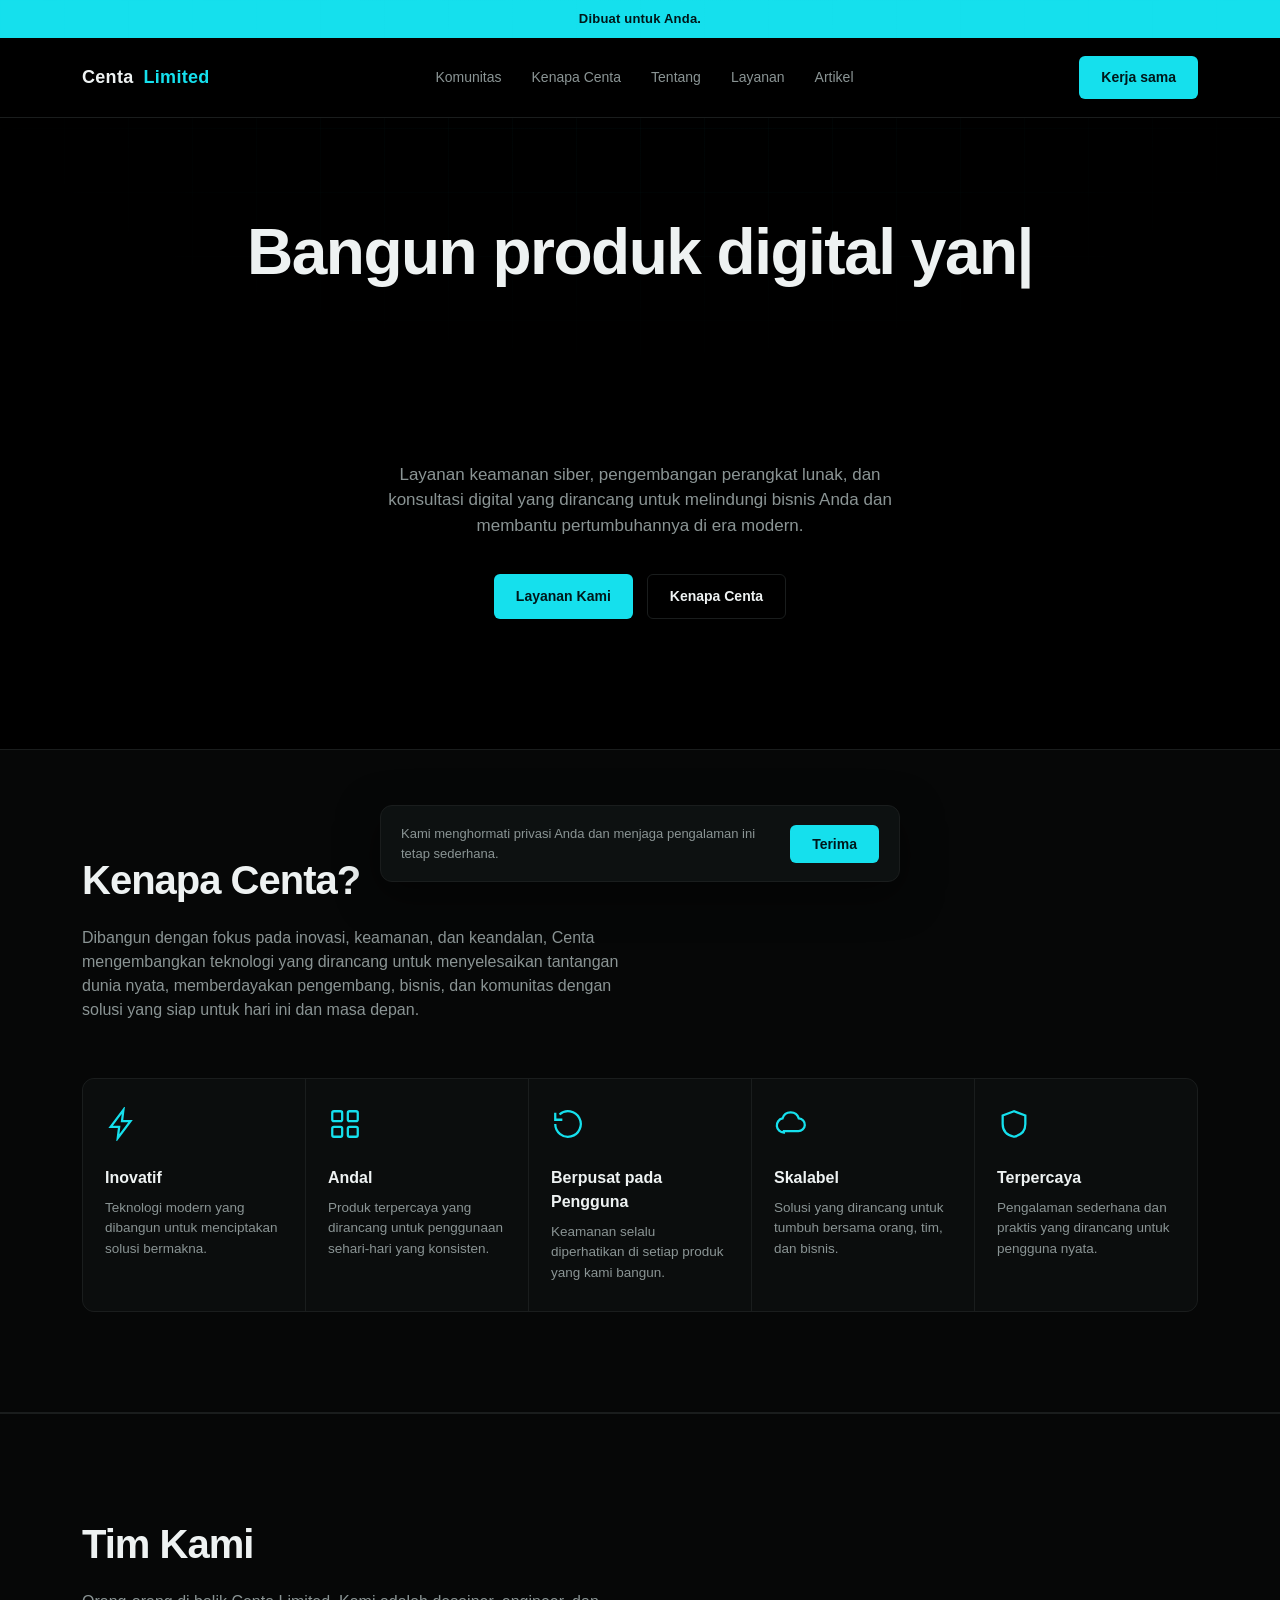
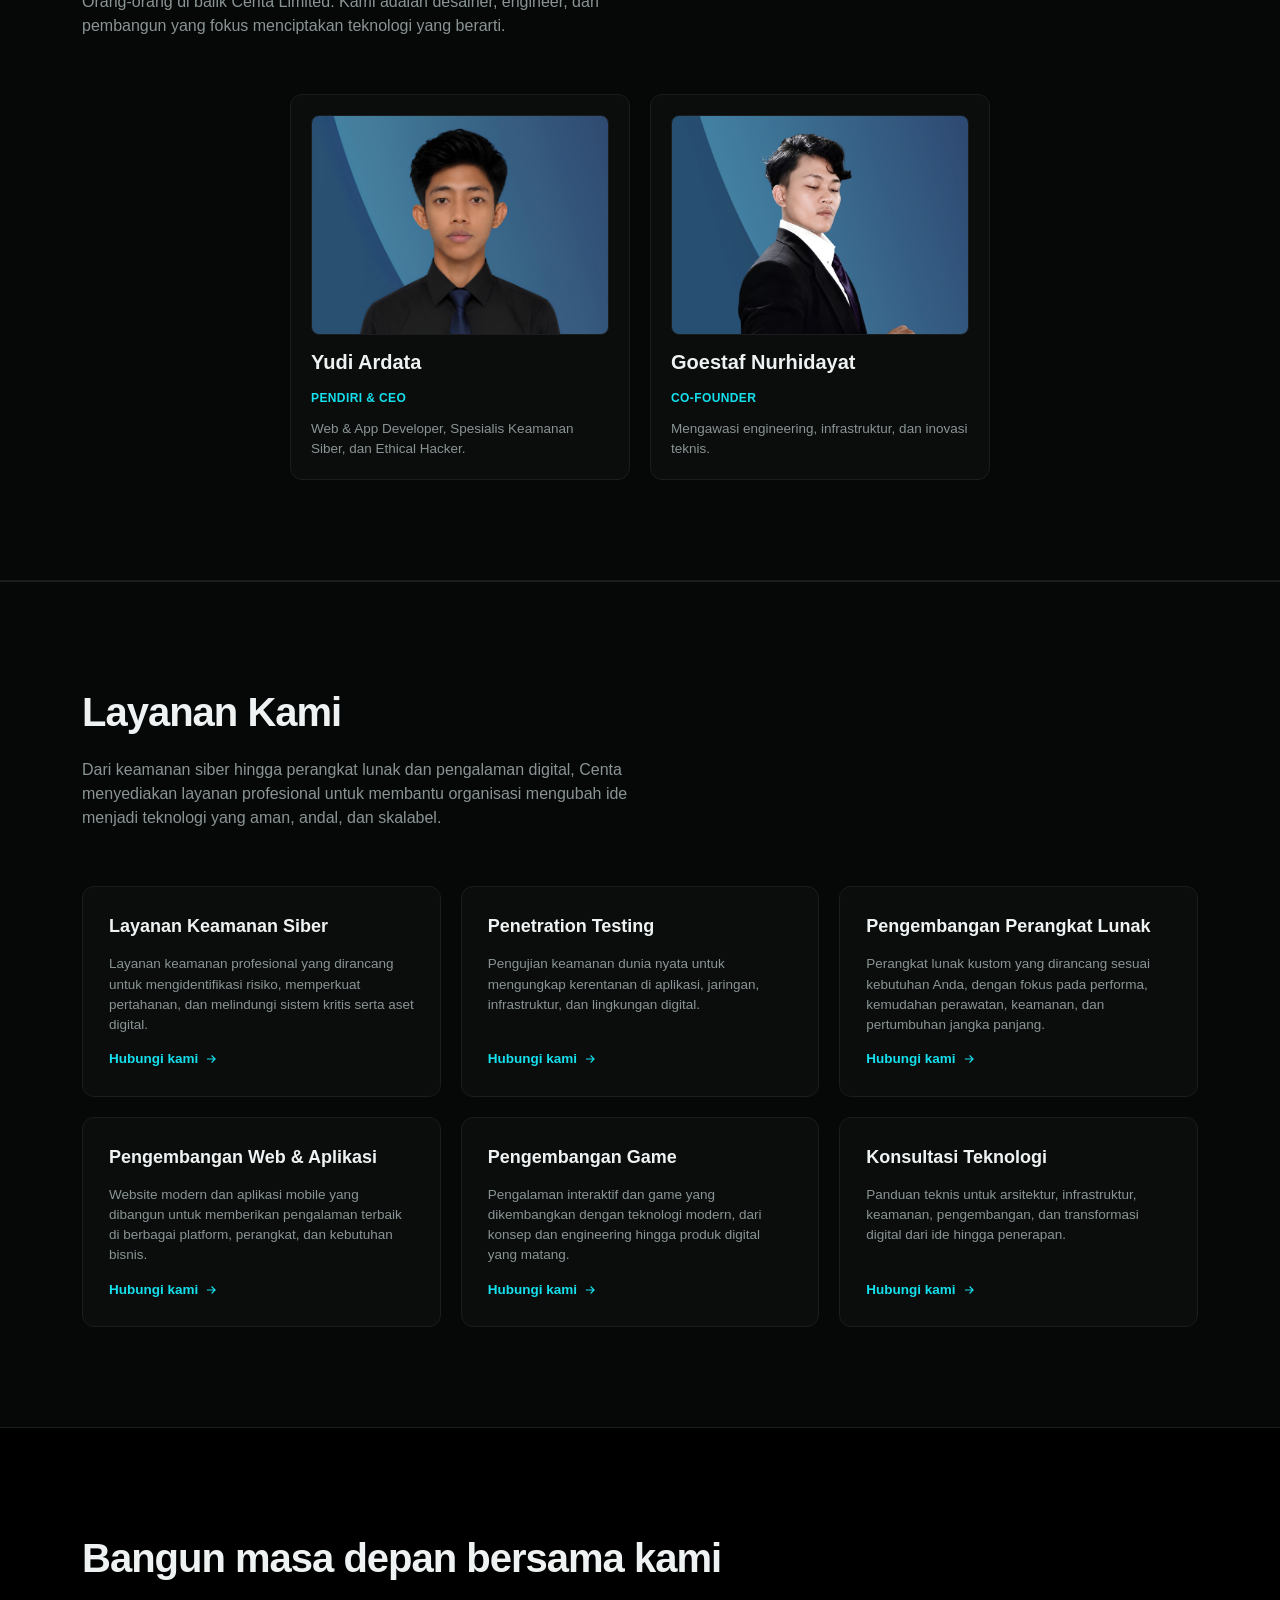
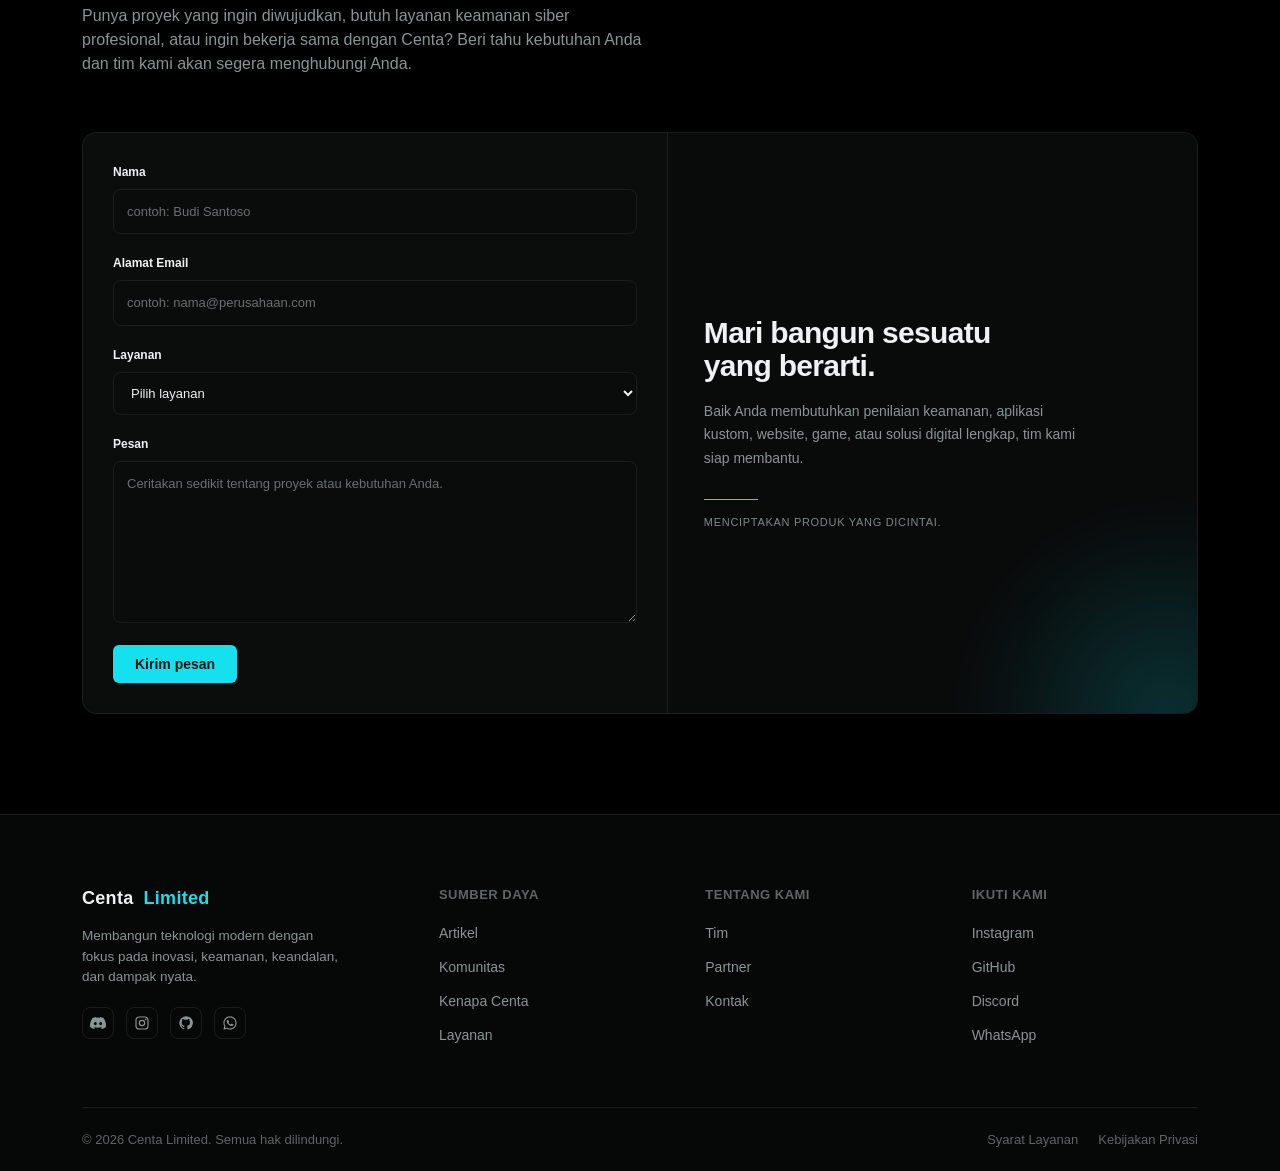
==== commit a67201dd: "Update index.html" ====
--- a/index.html
+++ b/index.html
@@ -164,154 +164,6 @@
     .service-link svg{width:14px;height:14px;transition:transform .2s ease;}
     .service-card:hover .service-link svg{transform:translateX(2px);}
 
-    .products{border-top:1px solid var(--border);border-bottom:1px solid var(--border);background:var(--bg);}
-    .product-grid{display:grid;grid-template-columns:repeat(3,1fr);gap:20px;}
-    .product-card{
-      border:1px solid var(--border);background:var(--panel);border-radius:12px;
-      overflow:hidden;display:flex;flex-direction:column;
-      transition:border-color .25s ease, transform .25s ease, box-shadow .25s ease;
-    }
-    .product-card:hover{
-      border-color:var(--accent-line);
-      transform:translateY(-4px);
-      box-shadow:0 12px 40px rgba(21,224,237,0.08);
-    }
-    .product-photo{
-      position:relative;
-      width:100%;
-      aspect-ratio: 16 / 10;
-      background:
-        linear-gradient(135deg, rgba(21,224,237,0.06), rgba(0,0,0,0) 60%),
-        linear-gradient(135deg, #0f1111, #0a0c0c);
-      border-bottom:1px solid var(--border);
-      overflow:hidden;
-      display:flex;align-items:center;justify-content:center;
-    }
-    .product-photo::after{
-      content:"";
-      position:absolute;inset:0;
-      background-image:
-        linear-gradient(rgba(21,224,237,0.05) 1px, transparent 1px),
-        linear-gradient(90deg, rgba(21,224,237,0.05) 1px, transparent 1px);
-      background-size: 24px 24px;
-      pointer-events:none;
-    }
-    .product-photo img{
-      position:absolute;inset:0;
-      width:100%;height:100%;object-fit:cover;
-      z-index:1;
-      transition:transform .4s ease;
-    }
-    .product-card:hover .product-photo img{transform:scale(1.04);}
-    .product-photo-label{
-      position:relative;z-index:0;
-      color:var(--text-faint);
-      font-size:12px;font-weight:700;letter-spacing:1.2px;text-transform:uppercase;
-    }
-    .product-body{padding:22px 22px 24px;display:flex;flex-direction:column;gap:10px;flex-grow:1;}
-    .product-body h3{font-size:18px;font-weight:700;line-height:1.25;}
-    .product-body p{font-size:13.5px;color:var(--text-dim);flex-grow:1;}
-    .product-footer{
-      display:flex;align-items:center;justify-content:space-between;
-      margin-top:6px;padding-top:14px;border-top:1px solid var(--border);
-    }
-    .product-price{font-size:15px;font-weight:800;color:var(--text);}
-    .product-price small{font-size:11px;font-weight:600;color:var(--text-faint);display:block;letter-spacing:.5px;text-transform:uppercase;margin-bottom:2px;}
-    .product-cta{
-      font-size:13px;font-weight:700;color:var(--accent);
-      display:inline-flex;align-items:center;gap:6px;
-    }
-    .product-cta svg{width:13px;height:13px;transition:transform .2s ease;}
-    .product-card:hover .product-cta svg{transform:translateX(2px);}
-
-    .product-page{display:none;}
-    .product-page.active{display:block;}
-    .product-hero{
-      padding:80px 0 60px;
-      border-bottom:1px solid var(--border);
-      background:linear-gradient(180deg, rgba(21,224,237,0.03), transparent 70%);
-    }
-    .product-back{
-      display:inline-flex;align-items:center;gap:8px;
-      font-size:13px;font-weight:600;color:var(--text-dim);
-      margin-bottom:28px;
-      transition:color .2s ease;
-    }
-    .product-back:hover{color:var(--accent);}
-    .product-back svg{width:14px;height:14px;}
-    .product-detail{
-      display:grid;grid-template-columns:1.1fr .9fr;gap:50px;align-items:start;
-    }
-    .product-detail-photo{
-      position:relative;
-      width:100%;
-      aspect-ratio: 4 / 3;
-      border:1px solid var(--border);
-      border-radius:14px;
-      overflow:hidden;
-      background:
-        linear-gradient(135deg, rgba(21,224,237,0.06), rgba(0,0,0,0) 60%),
-        linear-gradient(135deg, #0f1111, #0a0c0c);
-      display:flex;align-items:center;justify-content:center;
-    }
-    .product-detail-photo::after{
-      content:"";
-      position:absolute;inset:0;
-      background-image:
-        linear-gradient(rgba(21,224,237,0.05) 1px, transparent 1px),
-        linear-gradient(90deg, rgba(21,224,237,0.05) 1px, transparent 1px);
-      background-size: 32px 32px;
-      pointer-events:none;
-    }
-    .product-detail-photo img{
-      position:absolute;inset:0;
-      width:100%;height:100%;object-fit:cover;
-      z-index:1;
-    }
-    .product-detail-photo .product-photo-label{z-index:0;}
-    .product-detail-info .eyebrow{margin-bottom:12px;}
-    .product-detail-info h1{
-      font-size:clamp(28px,4vw,42px);
-      font-weight:800;
-      letter-spacing:-1px;
-      line-height:1.1;
-      margin-bottom:18px;
-    }
-    .product-detail-info .product-price{
-      font-size:24px;
-      margin-bottom:22px;
-      padding-bottom:22px;
-      border-bottom:1px solid var(--border);
-    }
-    .product-detail-info .product-price small{font-size:11px;}
-    .product-detail-info > p{
-      font-size:15px;
-      color:var(--text-dim);
-      line-height:1.7;
-      margin-bottom:26px;
-    }
-    .product-features{
-      display:grid;
-      grid-template-columns:1fr 1fr;
-      gap:12px 24px;
-      margin-bottom:32px;
-    }
-    .product-features li{
-      font-size:13.5px;
-      color:var(--text-dim);
-      display:flex;
-      align-items:flex-start;
-      gap:9px;
-      line-height:1.5;
-    }
-    .product-features li svg{
-      width:15px;height:15px;
-      color:var(--accent);
-      flex-shrink:0;
-      margin-top:3px;
-    }
-    .product-actions{display:flex;gap:12px;flex-wrap:wrap;}
-
     .contact-form-wrap{display:grid;grid-template-columns:1.05fr .95fr;border:1px solid var(--border);background:var(--panel);border-radius:14px;overflow:hidden;margin-top:28px;}
     .contact-form{padding:30px;border-right:1px solid var(--border);display:flex;flex-direction:column;gap:20px;}
     .form-field{display:flex;flex-direction:column;gap:8px;}
@@ -375,8 +227,6 @@
       .why-grid{grid-template-columns:repeat(2,1fr);}
       .team-grid{grid-template-columns:1fr;max-width:400px;}
       .service-grid{grid-template-columns:repeat(2,1fr);}
-      .product-grid{grid-template-columns:repeat(2,1fr);}
-      .product-detail{grid-template-columns:1fr;gap:32px;}
       .contact-form-wrap{grid-template-columns:1fr;}
       .contact-form{border-right:0;border-bottom:1px solid var(--border);}
       .footer-top{grid-template-columns:1fr 1fr;}
@@ -384,8 +234,6 @@
     @media (max-width:560px){
       .why-grid{grid-template-columns:1fr;}
       .service-grid{grid-template-columns:1fr;}
-      .product-grid{grid-template-columns:1fr;}
-      .product-features{grid-template-columns:1fr;}
       .footer-top{grid-template-columns:1fr;}
       .hero{padding-top:70px;}
       .support-link{display:none;}
@@ -409,7 +257,6 @@
       Centa<span class="sub">Limited</span>
     </a>
     <ul class="nav-links">
-      <li><a href="#products">Produk</a></li>
       <li><a href="#involved">Komunitas</a></li>
       <li><a href="#why">Kenapa Centa</a></li>
       <li><a href="#team">Tentang</a></li>
@@ -433,62 +280,6 @@
       <div class="hero-ctas">
         <a href="#services" class="btn">Layanan Kami</a>
         <a href="#why" class="btn btn-ghost">Kenapa Centa</a>
-      </div>
-    </section>
-
-    <section class="products" id="products">
-      <div class="wrap">
-        <h2 class="section-title">Produk Kami</h2>
-        <p class="section-desc">Produk siap pakai yang dibuat oleh Centa Limited. Dari alat keamanan hingga solusi bertenaga AI, dirancang untuk profesional yang membutuhkan keandalan dan performa.</p>
-
-        <div class="product-grid">
-
-          <a href="#product-rat" class="product-card">
-            <div class="product-photo">
-              <span class="product-photo-label">1.png</span>
-              <img src="1.png" alt="RAT" onerror="this.style.display='none'">
-            </div>
-            <div class="product-body">
-              <h3>RAT (Remote Access Tool)</h3>
-              <p>Alat administrasi jarak jauh yang ringan untuk profesional IT. Kelola, pantau, dan kendalikan banyak perangkat dari satu dasbor terenkripsi.</p>
-              <div class="product-footer">
-                <div class="product-price"><small>Mulai dari</small>Rp 250.000</div>
-                <span class="product-cta">Lihat detail <svg viewBox="0 0 24 24" fill="none" stroke="currentColor" stroke-width="2"><path d="M5 12h13M13 6l6 6-6 6"/></svg></span>
-              </div>
-            </div>
-          </a>
-
-          <a href="#product-nfc" class="product-card">
-            <div class="product-photo">
-              <span class="product-photo-label">2.jpg</span>
-              <img src="2.jpg" alt="NFC Relay" onerror="this.style.display='none'">
-            </div>
-            <div class="product-body">
-              <h3>NFC Relay</h3>
-              <p>Perangkat NFC relay canggih untuk pengujian keamanan resmi dan riset kontrol akses. Jangkauan jauh, dapat diisi ulang, dan portabel.</p>
-              <div class="product-footer">
-                <div class="product-price"><small>Mulai dari</small>Rp 1.250.000</div>
-                <span class="product-cta">Lihat detail <svg viewBox="0 0 24 24" fill="none" stroke="currentColor" stroke-width="2"><path d="M5 12h13M13 6l6 6-6 6"/></svg></span>
-              </div>
-            </div>
-          </a>
-
-          <a href="#product-ai" class="product-card">
-            <div class="product-photo">
-              <span class="product-photo-label">3.jpg</span>
-              <img src="3.jpg" alt="AI Call Center" onerror="this.style.display='none'">
-            </div>
-            <div class="product-body">
-              <h3>AI Call Center</h3>
-              <p>Call center cerdas bertenaga AI yang menangani pertanyaan pelanggan, mengarahkan panggilan, dan memberikan dukungan otomatis 24 jam dalam berbagai bahasa.</p>
-              <div class="product-footer">
-                <div class="product-price"><small>Mulai dari</small>Rp 4.500.000</div>
-                <span class="product-cta">Lihat detail <svg viewBox="0 0 24 24" fill="none" stroke="currentColor" stroke-width="2"><path d="M5 12h13M13 6l6 6-6 6"/></svg></span>
-              </div>
-            </div>
-          </a>
-
-        </div>
       </div>
     </section>
 
@@ -644,108 +435,6 @@
       </div>
     </section>
 
-  </div>
-
-  <div class="product-page" id="page-product-rat" data-route="product-rat">
-    <div class="product-hero">
-      <div class="wrap">
-        <a href="#products" class="product-back">
-          <svg viewBox="0 0 24 24" fill="none" stroke="currentColor" stroke-width="2"><path d="M19 12H6M11 18l-6-6 6-6"/></svg>
-          Kembali ke produk
-        </a>
-        <div class="product-detail">
-          <div class="product-detail-photo">
-            <span class="product-photo-label">1.png</span>
-            <img src="1.png" alt="RAT" onerror="this.style.display='none'">
-          </div>
-          <div class="product-detail-info">
-            <h1>RAT (Remote Access Tool)</h1>
-            <div class="product-price"><small>Harga</small>Rp 250.000</div>
-            <p>Alat administrasi jarak jauh yang ringan, dibangun untuk profesional IT, sysadmin, dan penyedia layanan terkelola. Terhubung ke banyak perangkat dari satu dasbor terenkripsi, pantau sistem, transfer file, dan kelola endpoint secara real-time tanpa berpindah tempat.</p>
-            <ul class="product-features">
-              <li><svg viewBox="0 0 24 24" fill="none" stroke="currentColor" stroke-width="2.5"><path d="M20 6 9 17l-5-5"/></svg> Akses desktop jarak jauh real-time</li>
-              <li><svg viewBox="0 0 24 24" fill="none" stroke="currentColor" stroke-width="2.5"><path d="M20 6 9 17l-5-5"/></svg> Transfer file &amp; manajer aman</li>
-              <li><svg viewBox="0 0 24 24" fill="none" stroke="currentColor" stroke-width="2.5"><path d="M20 6 9 17l-5-5"/></svg> Dasbor manajemen multi-perangkat</li>
-              <li><svg viewBox="0 0 24 24" fill="none" stroke="currentColor" stroke-width="2.5"><path d="M20 6 9 17l-5-5"/></svg> Pemantauan sistem &amp; peringatan</li>
-              <li><svg viewBox="0 0 24 24" fill="none" stroke="currentColor" stroke-width="2.5"><path d="M20 6 9 17l-5-5"/></svg> Komunikasi terenkripsi AES-256</li>
-              <li><svg viewBox="0 0 24 24" fill="none" stroke="currentColor" stroke-width="2.5"><path d="M20 6 9 17l-5-5"/></svg> Mendukung Windows, macOS &amp; Linux</li>
-            </ul>
-            <div class="product-actions">
-              <a href="https://wa.me/6287867738173?text=Halo%20Centa%20Limited%2C%20saya%20ingin%20memesan%20produk%20*RAT%20(Remote%20Access%20Tool)*" target="_blank" rel="noopener noreferrer" class="btn">Pesan via WhatsApp</a>
-              <a href="#involved" class="btn btn-ghost">Tanya sesuatu</a>
-            </div>
-          </div>
-        </div>
-      </div>
-    </div>
-  </div>
-
-  <div class="product-page" id="page-product-nfc" data-route="product-nfc">
-    <div class="product-hero">
-      <div class="wrap">
-        <a href="#products" class="product-back">
-          <svg viewBox="0 0 24 24" fill="none" stroke="currentColor" stroke-width="2"><path d="M19 12H6M11 18l-6-6 6-6"/></svg>
-          Kembali ke produk
-        </a>
-        <div class="product-detail">
-          <div class="product-detail-photo">
-            <span class="product-photo-label">2.jpg</span>
-            <img src="2.jpg" alt="NFC Relay" onerror="this.style.display='none'">
-          </div>
-          <div class="product-detail-info">
-            <h1>NFC Relay</h1>
-            <div class="product-price"><small>Harga</small>Rp 1.250.000</div>
-            <p>Perangkat NFC relay canggih yang dibangun untuk pengujian keamanan resmi dan riset kontrol akses. Memperluas sinyal NFC hingga jarak jauh, memungkinkan penetration tester dan red team mengevaluasi keamanan sistem akses berbasis kartu secara nyata dalam lingkungan yang terkendali dan etis.</p>
-            <ul class="product-features">
-              <li><svg viewBox="0 0 24 24" fill="none" stroke="currentColor" stroke-width="2.5"><path d="M20 6 9 17l-5-5"/></svg> Ekstensi sinyal NFC jarak jauh</li>
-              <li><svg viewBox="0 0 24 24" fill="none" stroke="currentColor" stroke-width="2.5"><path d="M20 6 9 17l-5-5"/></svg> Kompatibel dengan sebagian besar kartu akses</li>
-              <li><svg viewBox="0 0 24 24" fill="none" stroke="currentColor" stroke-width="2.5"><path d="M20 6 9 17l-5-5"/></svg> Baterai isi ulang (8+ jam)</li>
-              <li><svg viewBox="0 0 24 24" fill="none" stroke="currentColor" stroke-width="2.5"><path d="M20 6 9 17l-5-5"/></svg> Desain ringkas &amp; portabel</li>
-              <li><svg viewBox="0 0 24 24" fill="none" stroke="currentColor" stroke-width="2.5"><path d="M20 6 9 17l-5-5"/></svg> Dibuat untuk audit keamanan resmi</li>
-              <li><svg viewBox="0 0 24 24" fill="none" stroke="currentColor" stroke-width="2.5"><path d="M20 6 9 17l-5-5"/></svg> Termasuk tas pelindung</li>
-            </ul>
-            <div class="product-actions">
-              <a href="https://wa.me/6287867738173?text=Halo%20Centa%20Limited%2C%20saya%20ingin%20memesan%20produk%20*NFC%20Relay*" target="_blank" rel="noopener noreferrer" class="btn">Pesan via WhatsApp</a>
-              <a href="#involved" class="btn btn-ghost">Tanya sesuatu</a>
-            </div>
-          </div>
-        </div>
-      </div>
-    </div>
-  </div>
-
-  <div class="product-page" id="page-product-ai" data-route="product-ai">
-    <div class="product-hero">
-      <div class="wrap">
-        <a href="#products" class="product-back">
-          <svg viewBox="0 0 24 24" fill="none" stroke="currentColor" stroke-width="2"><path d="M19 12H6M11 18l-6-6 6-6"/></svg>
-          Kembali ke produk
-        </a>
-        <div class="product-detail">
-          <div class="product-detail-photo">
-            <span class="product-photo-label">3.jpg</span>
-            <img src="3.jpg" alt="AI Call Center" onerror="this.style.display='none'">
-          </div>
-          <div class="product-detail-info">
-            <h1>AI Call Center</h1>
-            <div class="product-price"><small>Harga</small>Rp 4.500.000</div>
-            <p>Solusi call center cerdas bertenaga AI yang menangani pertanyaan pelanggan, mengarahkan panggilan ke agen yang tepat, dan memberikan dukungan otomatis 24 jam dalam berbagai bahasa. Dibangun untuk mengurangi biaya operasional sekaligus menjaga kepuasan pelanggan, didukung pemahaman bahasa alami modern.</p>
-            <ul class="product-features">
-              <li><svg viewBox="0 0 24 24" fill="none" stroke="currentColor" stroke-width="2.5"><path d="M20 6 9 17l-5-5"/></svg> Pemahaman bahasa alami</li>
-              <li><svg viewBox="0 0 24 24" fill="none" stroke="currentColor" stroke-width="2.5"><path d="M20 6 9 17l-5-5"/></svg> Dukungan multi-bahasa</li>
-              <li><svg viewBox="0 0 24 24" fill="none" stroke="currentColor" stroke-width="2.5"><path d="M20 6 9 17l-5-5"/></svg> Routing panggilan otomatis &amp; cerdas</li>
-              <li><svg viewBox="0 0 24 24" fill="none" stroke="currentColor" stroke-width="2.5"><path d="M20 6 9 17l-5-5"/></svg> Dasbor analitik real-time</li>
-              <li><svg viewBox="0 0 24 24" fill="none" stroke="currentColor" stroke-width="2.5"><path d="M20 6 9 17l-5-5"/></svg> Siap integrasi dengan CRM</li>
-              <li><svg viewBox="0 0 24 24" fill="none" stroke="currentColor" stroke-width="2.5"><path d="M20 6 9 17l-5-5"/></svg> Dukungan otomatis 24/7</li>
-            </ul>
-            <div class="product-actions">
-              <a href="https://wa.me/6287867738173?text=Halo%20Centa%20Limited%2C%20saya%20ingin%20memesan%20produk%20*AI%20Call%20Center*" target="_blank" rel="noopener noreferrer" class="btn">Pesan via WhatsApp</a>
-              <a href="#involved" class="btn btn-ghost">Tanya sesuatu</a>
-            </div>
-          </div>
-        </div>
-      </div>
-    </div>
   </div>
 
 </main>
@@ -774,19 +463,10 @@
         </div>
       </div>
       <div class="footer-col">
-        <h4>Produk</h4>
-        <ul>
-          <li><a href="#product-rat">RAT (Remote Access Tool)</a></li>
-          <li><a href="#product-nfc">NFC Relay</a></li>
-          <li><a href="#product-ai">AI Call Center</a></li>
-        </ul>
-      </div>
-      <div class="footer-col">
         <h4>Sumber Daya</h4>
         <ul>
           <li><a href="#">Artikel</a></li>
           <li><a href="#involved">Komunitas</a></li>
-          <li><a href="#products">Produk</a></li>
           <li><a href="#why">Kenapa Centa</a></li>
           <li><a href="#services">Layanan</a></li>
         </ul>
@@ -797,6 +477,15 @@
           <li><a href="#team">Tim</a></li>
           <li><a href="#">Partner</a></li>
           <li><a href="#">Kontak</a></li>
+        </ul>
+      </div>
+      <div class="footer-col">
+        <h4>Ikuti Kami</h4>
+        <ul>
+          <li><a href="https://instagram.com/centa.ltd" target="_blank" rel="noopener noreferrer">Instagram</a></li>
+          <li><a href="https://github.com/centalimited" target="_blank" rel="noopener noreferrer">GitHub</a></li>
+          <li><a href="https://discord.com/users/centa.ltd" target="_blank" rel="noopener noreferrer">Discord</a></li>
+          <li><a href="https://wa.me/6287867738173" target="_blank" rel="noopener noreferrer">WhatsApp</a></li>
         </ul>
       </div>
     </div>
@@ -892,48 +581,6 @@
 
     window.open(waLink, '_blank');
   });
-
-  const mainContent = document.getElementById('main-content');
-  const productPages = document.querySelectorAll('.product-page');
-
-  function scrollToAnchor(hash) {
-    if (!hash || hash === '#' || hash === '#top') {
-      window.scrollTo({ top: 0, behavior: 'auto' });
-      return;
-    }
-    const el = document.querySelector(hash);
-    if (el) {
-      requestAnimationFrame(() => {
-        el.scrollIntoView({ behavior: 'auto', block: 'start' });
-      });
-    }
-  }
-
-  function route() {
-    const hash = window.location.hash;
-    let matched = null;
-
-    productPages.forEach(p => {
-      p.classList.remove('active');
-      if (hash === '#' + p.dataset.route) matched = p;
-    });
-
-    if (matched) {
-      mainContent.style.display = 'none';
-      matched.classList.add('active');
-      window.scrollTo({ top: 0, behavior: 'auto' });
-    } else {
-      const wasHidden = mainContent.style.display === 'none';
-      mainContent.style.display = '';
-      if (wasHidden) {
-        scrollToAnchor(hash);
-      }
-    }
-  }
-
-  window.addEventListener('hashchange', route);
-  window.addEventListener('load', route);
-  route();
 </script>
 
 </body>
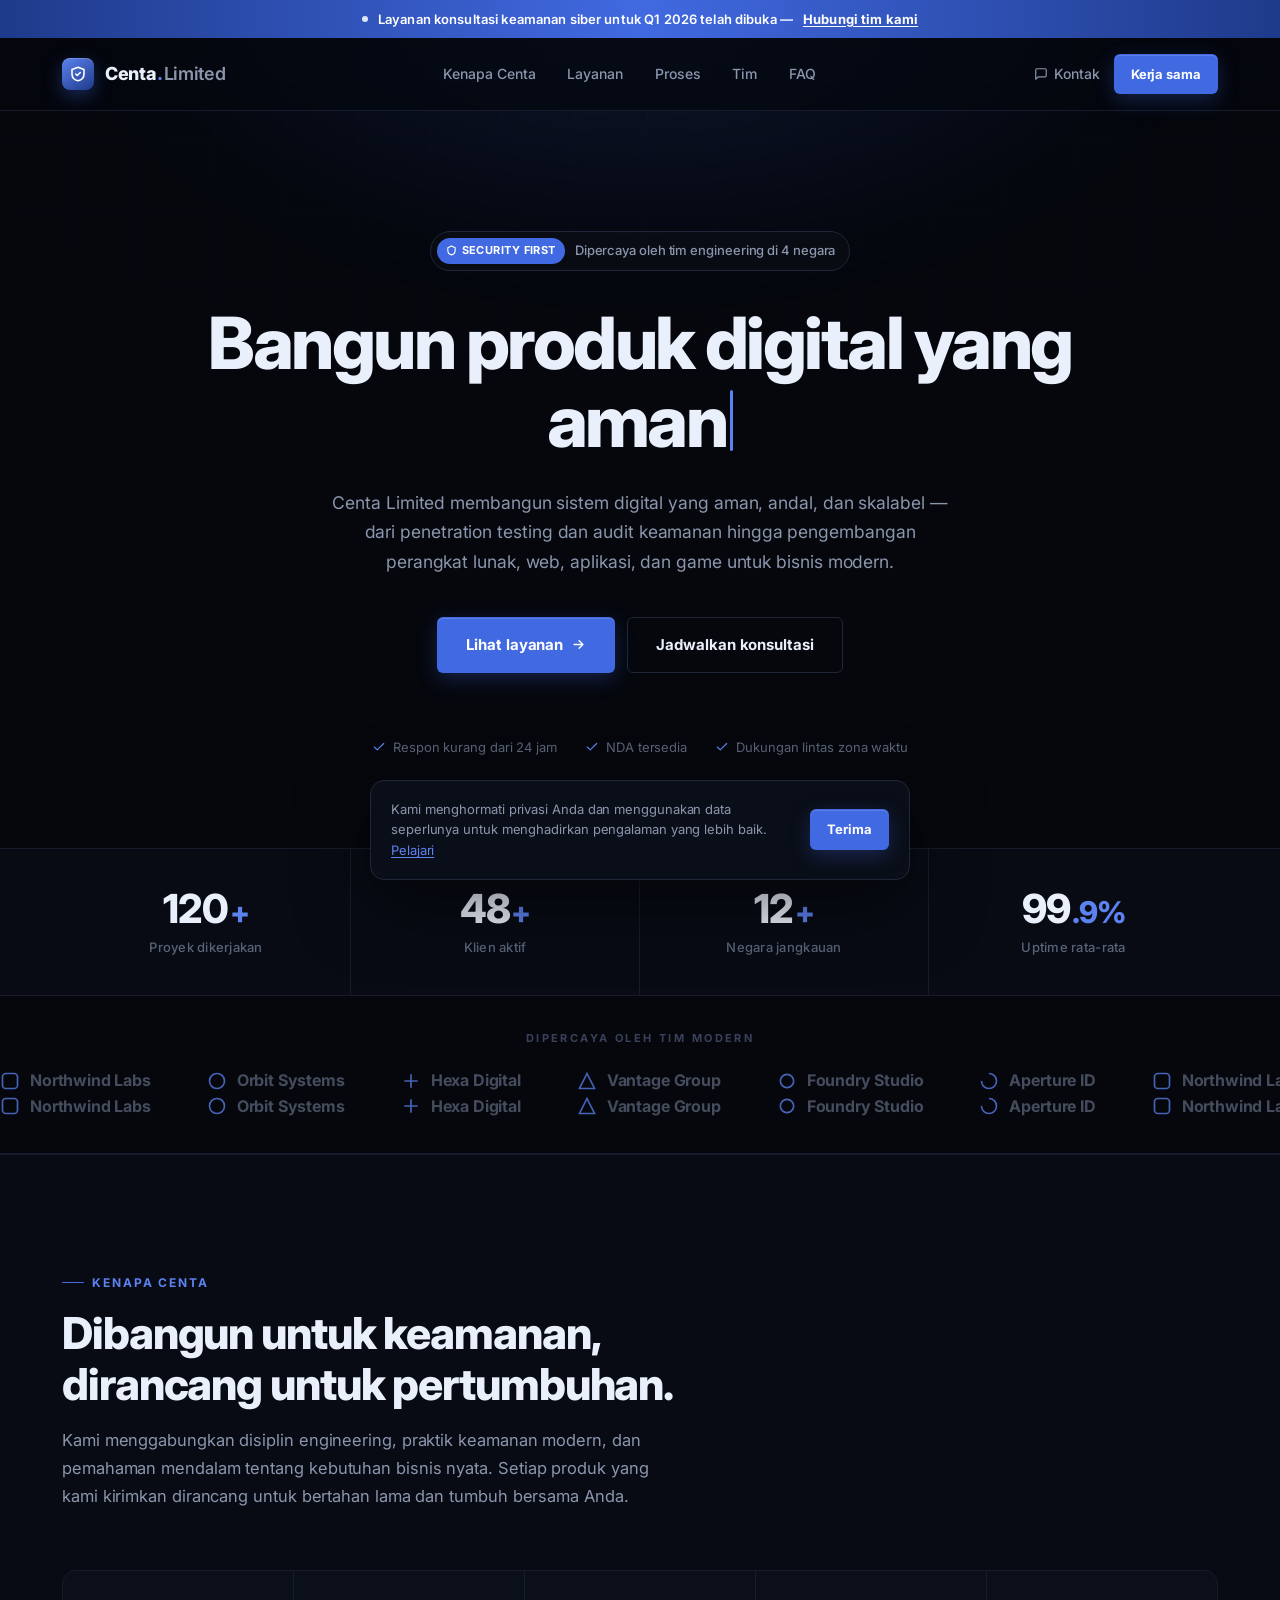
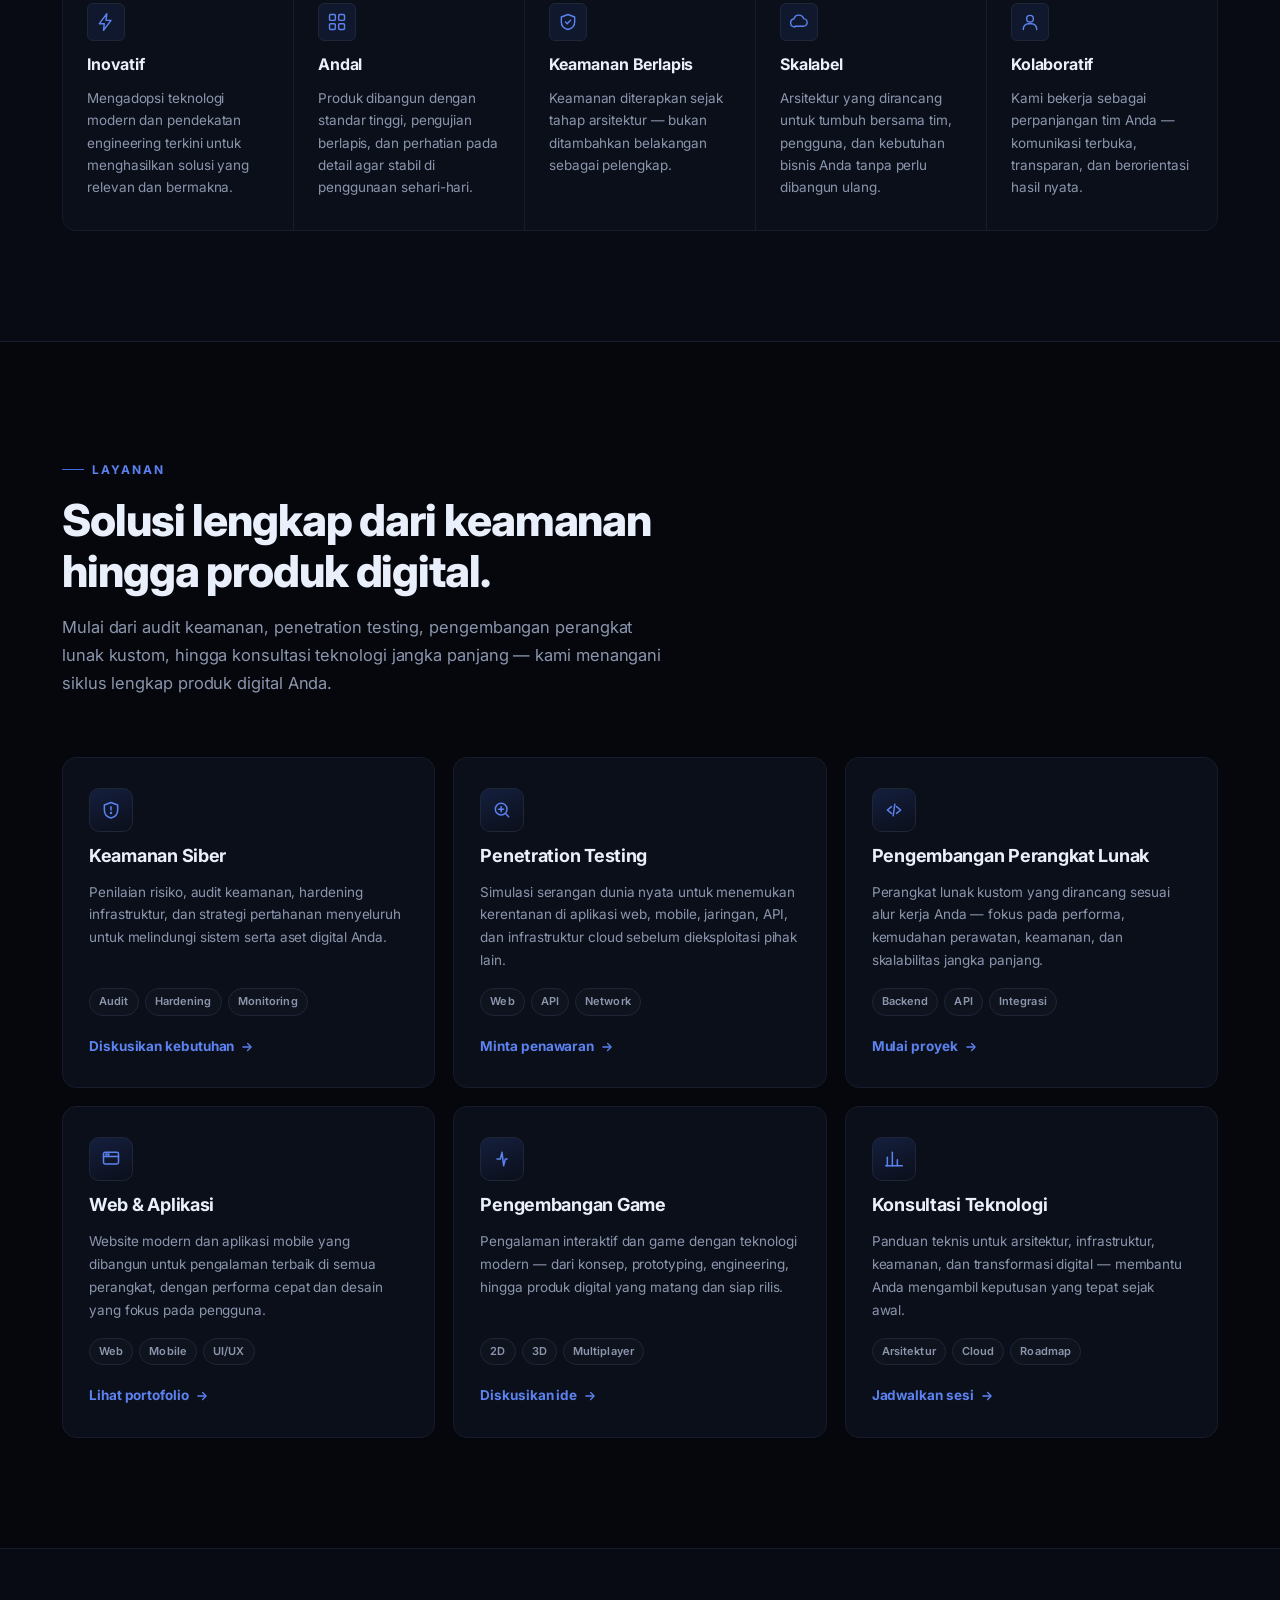
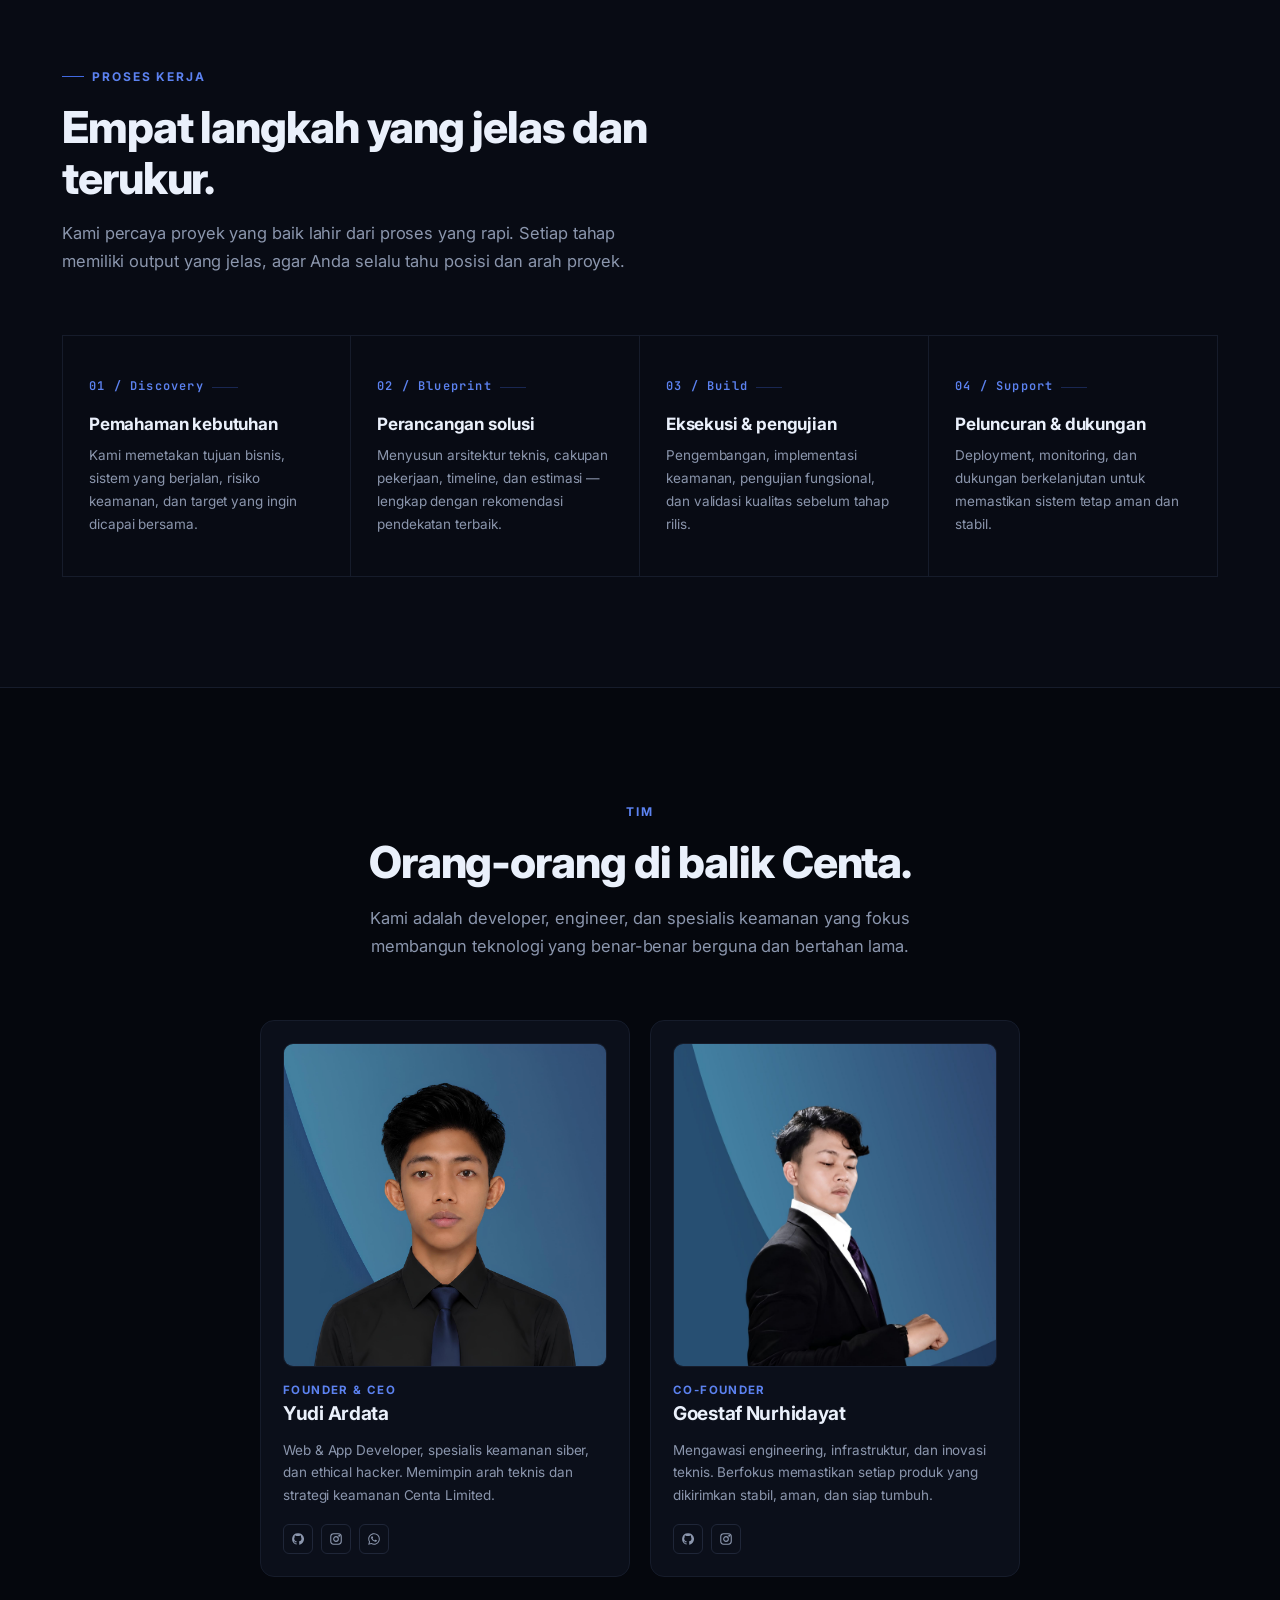
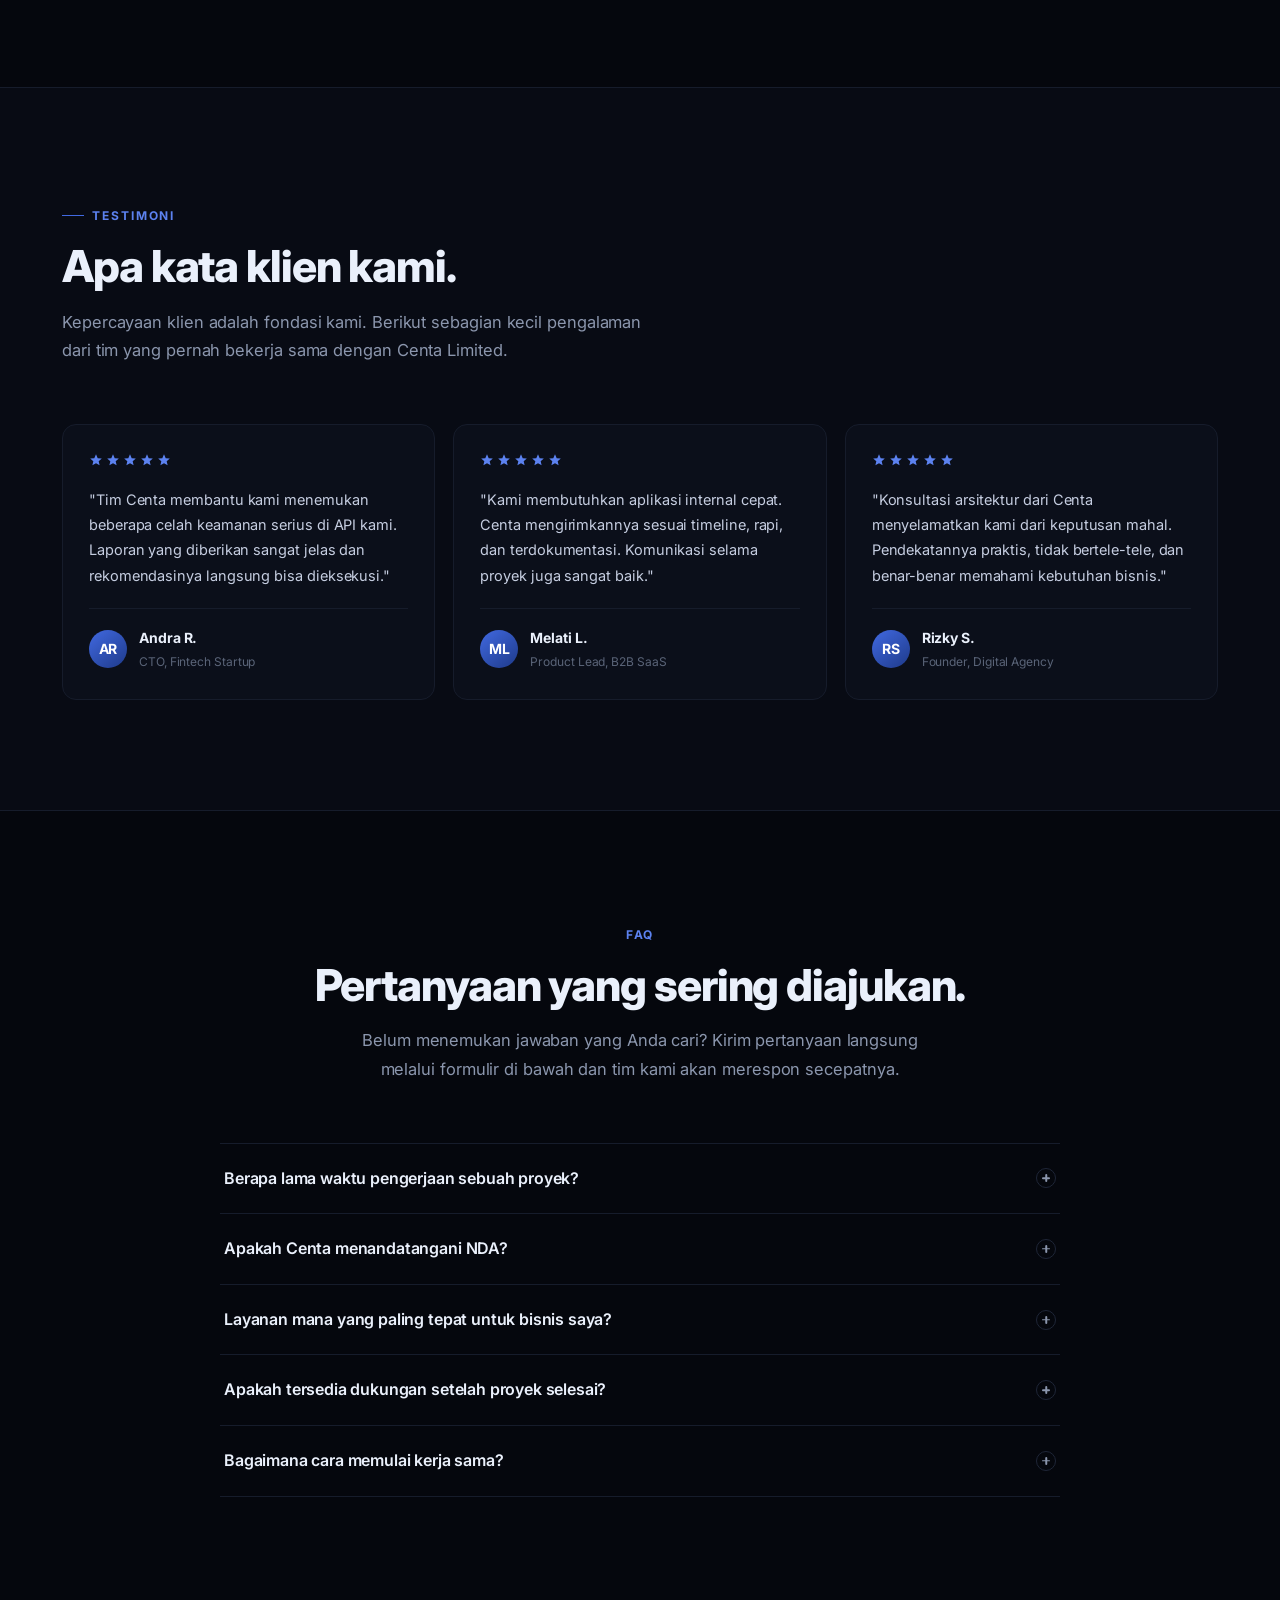
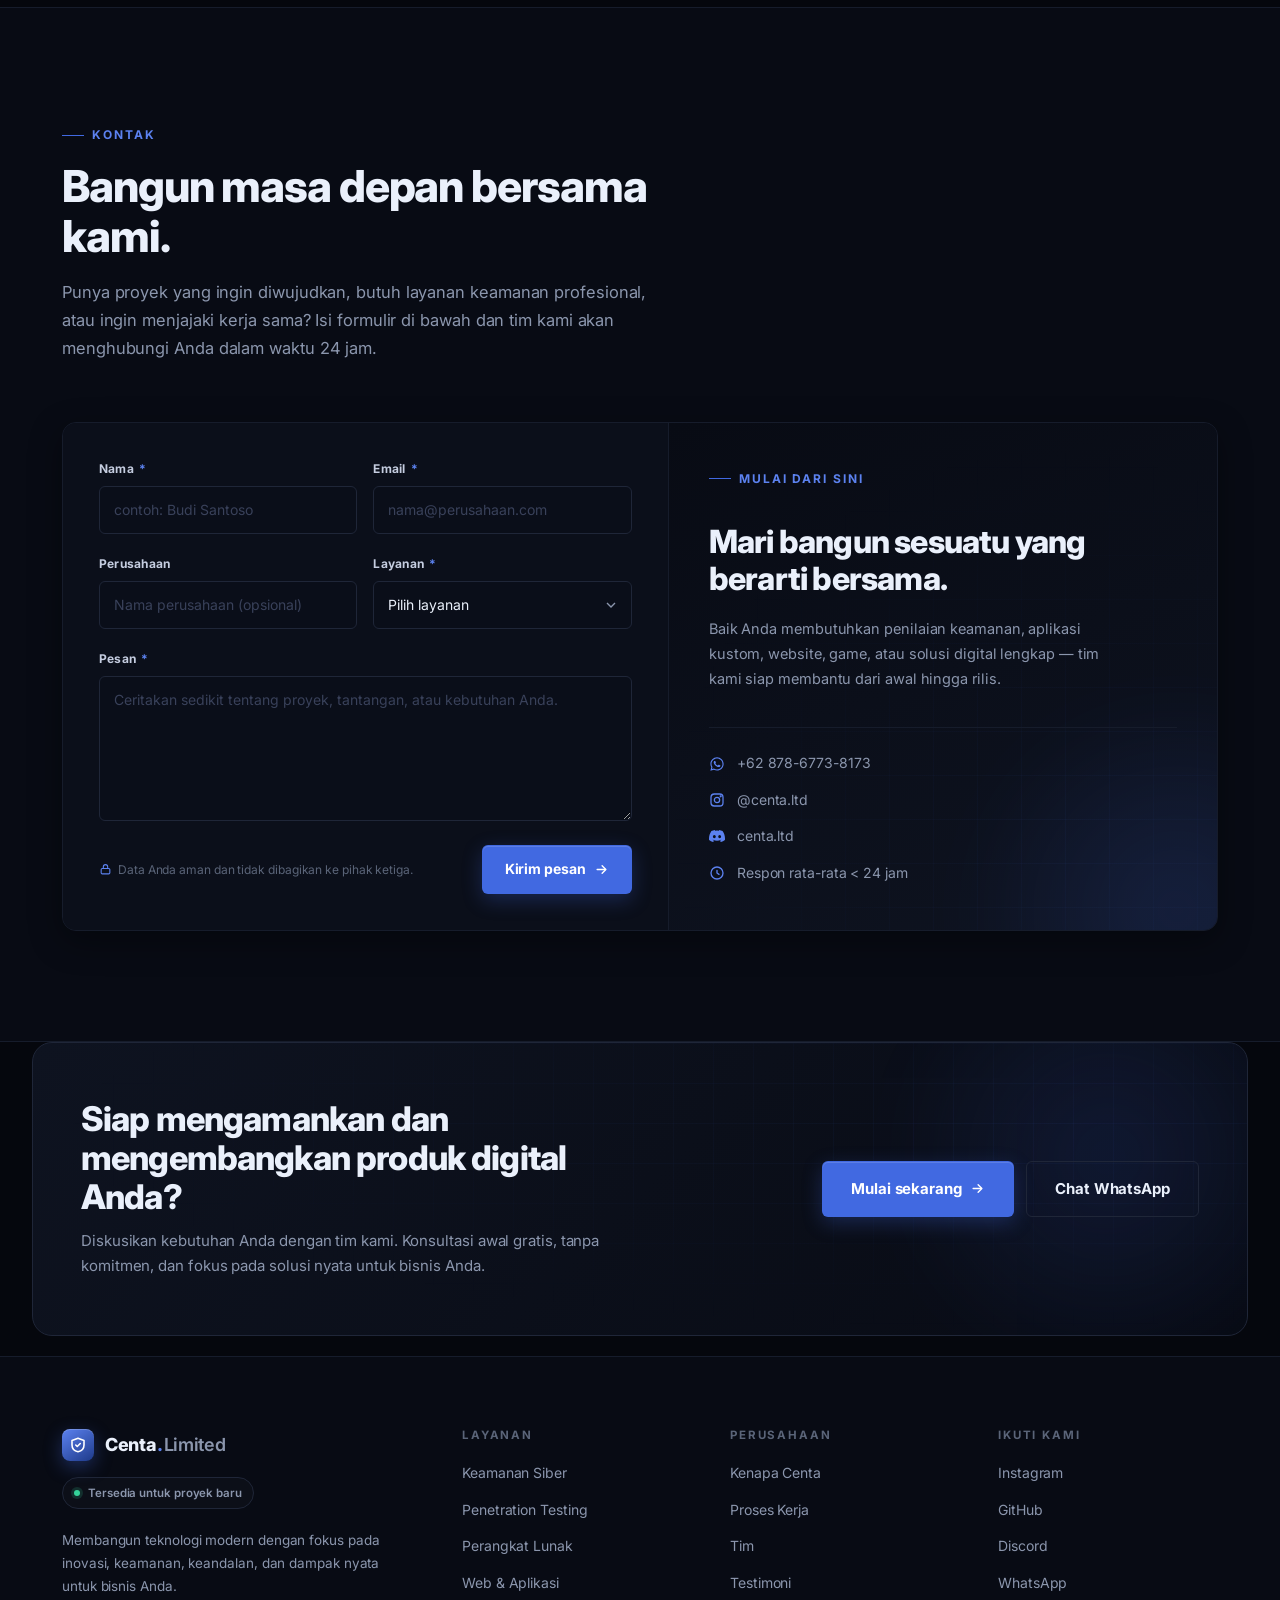
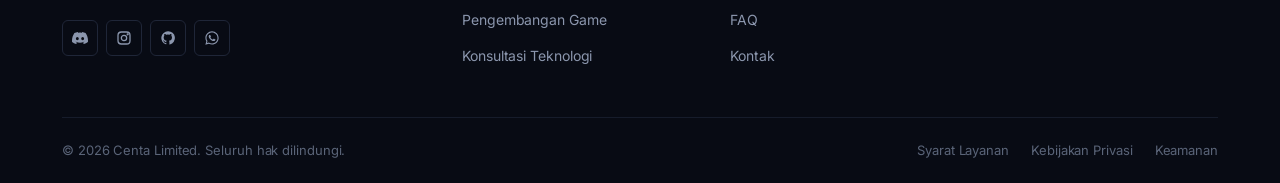
==== commit 1f3bea0b: "Update index.html" ====
--- a/index.html
+++ b/index.html
@@ -1,458 +1,3214 @@
 <!DOCTYPE html>
 <html lang="id">
 <head>
-  <meta charset="UTF-8">
-  <meta name="viewport" content="minimum-scale=1, initial-scale=1, width=device-width">
-  <title>Centa Limited</title>
-  <style>
-    :root{
-      --accent: #15E0ED;
-      --accent-dim: rgba(21,224,237,0.12);
-      --accent-line: rgba(21,224,237,0.25);
-      --bg: #000000;
-      --bg-alt: #060707;
-      --panel: #0b0d0d;
-      --border: #1a1d1d;
-      --text: #eef2f2;
-      --text-dim: #8a9494;
-      --text-faint: #5c6666;
-    }
-    *{margin:0;padding:0;box-sizing:border-box;}
-    html{scroll-behavior:smooth;}
-    body{
-      background:var(--bg);
-      color:var(--text);
-      font-family:'Inter',-apple-system,BlinkMacSystemFont,'Segoe UI',Roboto,sans-serif;
-      line-height:1.5;
-      overflow-x:hidden;
-    }
-    a{color:inherit;text-decoration:none;}
-    ul{list-style:none;}
-    img{max-width:100%;display:block;}
-    .wrap{max-width:1180px;margin:0 auto;padding:0 32px;}
-
-    body::before{
-      content:"";
-      position:fixed;inset:0;
-      background-image:
-        linear-gradient(rgba(21,224,237,0.035) 1px, transparent 1px),
-        linear-gradient(90deg, rgba(21,224,237,0.035) 1px, transparent 1px);
-      background-size: 64px 64px;
-      mask-image: radial-gradient(ellipse 80% 60% at 50% 0%, black 0%, transparent 70%);
-      pointer-events:none;
-      z-index:0;
-    }
-
-    .announce{
-      background:var(--accent);
-      color:#00171a;
-      font-size:13px;
-      font-weight:600;
-      text-align:center;
-      padding:9px 16px;
-      letter-spacing:.2px;
-    }
-
-    header{
-      position:sticky;top:0;z-index:50;
-      background:rgba(0,0,0,0.75);
-      backdrop-filter:blur(14px);
-      border-bottom:1px solid var(--border);
-    }
-    .nav{
-      display:flex;align-items:center;justify-content:space-between;
-      padding:18px 32px;max-width:1180px;margin:0 auto;
-    }
-    .logo{display:flex;align-items:center;gap:10px;font-weight:800;font-size:18px;letter-spacing:.3px;}
-    .logo svg{width:30px;height:30px;}
-    .logo .sub{color:var(--accent);}
-    .nav-links{display:flex;align-items:center;gap:30px;}
-    .nav-links a{
-      font-size:14px;color:var(--text-dim);font-weight:500;
-      transition:color .2s ease;position:relative;
-    }
-    .nav-links a:hover{color:var(--text);}
-    .nav-links a:focus-visible, .btn:focus-visible{
-      outline:2px solid var(--accent);outline-offset:3px;border-radius:3px;
-    }
-    .nav-cta{display:flex;align-items:center;gap:18px;}
-    .support-link{font-size:14px;color:var(--text-dim);}
-    .support-link:hover{color:var(--text);}
-    .btn{
-      display:inline-flex;align-items:center;gap:8px;
-      background:var(--accent);color:#00171a;
-      font-weight:700;font-size:14px;
-      padding:11px 22px;border-radius:6px;border:none;cursor:pointer;
-      box-shadow:0 0 0 rgba(21,224,237,0);
-      transition:box-shadow .25s ease, transform .2s ease;
-    }
-    .btn:hover{box-shadow:0 0 26px rgba(21,224,237,0.55);transform:translateY(-1px);}
-    .btn-ghost{
-      background:transparent;color:var(--text);border:1px solid var(--border);
-    }
-    .btn-ghost:hover{border-color:var(--accent-line);box-shadow:0 0 18px rgba(21,224,237,0.18);}
-    .burger{display:none;background:none;border:none;color:var(--text);font-size:22px;cursor:pointer;}
-
-    .hero{
-      position:relative;z-index:1;
-      padding:100px 32px 60px;
-      text-align:center;
-    }
-    h1.hero-title{
-      font-size:clamp(34px,6vw,64px);
-      font-weight:800;
-      line-height:1.08;
-      letter-spacing:-1.5px;
-      max-width:820px;margin:0 auto 20px;
-      min-height: 3.5em;
-    }
-    .hero-sub{
-      max-width:560px;margin:0 auto 36px;
-      color:var(--text-dim);font-size:17px;
-    }
-    .hero-ctas{display:flex;gap:14px;justify-content:center;margin-bottom:70px;flex-wrap:wrap;}
-
-    section{position:relative;z-index:1;padding:100px 0;}
-    .eyebrow{
-      color:var(--accent);font-size:13px;font-weight:700;
-      letter-spacing:1.5px;text-transform:uppercase;margin-bottom:14px;
-    }
-    h2.section-title{
-      font-size:clamp(26px,3.6vw,40px);font-weight:800;letter-spacing:-1px;
-      margin-bottom:16px;max-width:640px;
-    }
-    .section-desc{color:var(--text-dim);font-size:16px;max-width:560px;margin-bottom:56px;}
-
-    .why{background:var(--bg-alt);border-top:1px solid var(--border);border-bottom:1px solid var(--border);}
-    .why-grid{display:grid;grid-template-columns:repeat(5,1fr);gap:1px;background:var(--border);border:1px solid var(--border);border-radius:12px;overflow:hidden;}
-    .why-card{background:var(--panel);padding:28px 22px;transition:background .25s ease;}
-    .why-card:hover{background:#0f1414;}
-    .why-icon{width:34px;height:34px;color:var(--accent);margin-bottom:18px;}
-    .why-card h3{font-size:16px;font-weight:700;margin-bottom:8px;}
-    .why-card p{font-size:13.5px;color:var(--text-dim);}
-
-    .team{background:var(--bg-alt);border-top:1px solid var(--border);border-bottom:1px solid var(--border);}
-    .team-grid{display:grid;grid-template-columns:repeat(2,1fr);gap:20px;max-width:700px;margin:0 auto;}
-    .team-card{
-      border:1px solid var(--border);background:var(--panel);border-radius:12px;
-      padding:20px;display:flex;flex-direction:column;gap:12px;transition:border-color .25s ease, transform .25s ease;
-    }
-    .team-card:hover{border-color:var(--accent-line);transform:translateY(-3px);}
-    .team-photo{
-      width:100%;height:220px;border-radius:8px;background:linear-gradient(135deg, #0f1111, #0a0c0c);
-      border:1px solid var(--border);display:flex;align-items:center;justify-content:center;color:var(--text-faint);font-size:13px;font-weight:600;
-      overflow:hidden;
-    }
-    .team-photo img{width:100%;height:100%;object-fit:cover;}
-    .team-card h3{font-size:20px;font-weight:700;}
-    .team-card .team-role{font-size:12px;color:var(--accent);font-weight:700;letter-spacing:.4px;text-transform:uppercase;}
-    .team-card p{font-size:13.5px;color:var(--text-dim);flex-grow:1;}
-
-    .services{border-top:1px solid var(--border);border-bottom:1px solid var(--border);background:var(--bg-alt);}
-    .service-grid{display:grid;grid-template-columns:repeat(3,1fr);gap:20px;}
-    .service-card{
-      border:1px solid var(--border);background:var(--panel);border-radius:12px;
-      padding:26px;display:flex;flex-direction:column;gap:14px;
-      transition:border-color .25s ease, transform .25s ease;
-    }
-    .service-card:hover{border-color:var(--accent-line);transform:translateY(-3px);}
-    .service-card h3{font-size:18px;font-weight:700;}
-    .service-card p{font-size:13.5px;color:var(--text-dim);flex-grow:1;}
-    .service-link{
-      font-size:13.5px;font-weight:700;color:var(--accent);display:inline-flex;align-items:center;gap:6px;
-    }
-    .service-link svg{width:14px;height:14px;transition:transform .2s ease;}
-    .service-card:hover .service-link svg{transform:translateX(2px);}
-
-    .contact-form-wrap{display:grid;grid-template-columns:1.05fr .95fr;border:1px solid var(--border);background:var(--panel);border-radius:14px;overflow:hidden;margin-top:28px;}
-    .contact-form{padding:30px;border-right:1px solid var(--border);display:flex;flex-direction:column;gap:20px;}
-    .form-field{display:flex;flex-direction:column;gap:8px;}
-    .form-field label{font-size:12px;font-weight:700;color:var(--text);}
-    .form-field input,.form-field select,.form-field textarea{width:100%;border:1px solid var(--border);background:#0a0c0c;color:var(--text);border-radius:8px;padding:12px 13px;font:inherit;font-size:13px;outline:none;transition:border-color .2s ease,box-shadow .2s ease;resize:vertical;}
-    .form-field input::placeholder,.form-field textarea::placeholder{color:#667070;}
-    .form-field input:focus,.form-field select:focus,.form-field textarea:focus{border-color:var(--accent-line);box-shadow:0 0 0 3px var(--accent-dim);}
-    .form-field select{appearance:auto;}
-    .form-submit{width:fit-content;margin-top:2px;}
-    .contact-side{min-height:100%;position:relative;overflow:hidden;background:#090b0b;}
-    .contact-side:after{content:"";position:absolute;width:420px;height:420px;right:-180px;bottom:-210px;background:radial-gradient(circle,var(--accent),transparent 68%);opacity:.18;filter:blur(24px);pointer-events:none;}
-    .contact-side-inner{position:relative;z-index:1;padding:42px 36px;height:100%;display:flex;flex-direction:column;justify-content:center;}
-    .contact-side h3{font-size:30px;line-height:1.1;letter-spacing:-.7px;max-width:360px;margin-bottom:18px;}
-    .contact-side p{font-size:14px;line-height:1.7;color:var(--text-dim);max-width:390px;}
-    .contact-side-line{width:54px;height:1px;background:var(--accent);margin:28px 0 14px;}
-    .contact-side-label{font-size:11px;color:#7e8888;text-transform:uppercase;letter-spacing:.7px;}
-
-    footer{border-top:1px solid var(--border);background:var(--bg-alt);position:relative;z-index:1;}
-    .footer-top{
-      display:grid;grid-template-columns:1.4fr repeat(3,1fr);gap:40px;
-      padding:70px 0 50px;
-    }
-    .footer-brand .logo{margin-bottom:14px;}
-    .footer-brand p{color:var(--text-dim);font-size:13.5px;max-width:260px;margin-bottom:20px;}
-    .socials{display:flex;gap:12px;}
-    .socials a{
-      width:32px;height:32px;border:1px solid var(--border);border-radius:8px;
-      display:flex;align-items:center;justify-content:center;color:var(--text-dim);
-      transition:all .2s ease;
-    }
-    .socials a:hover{color:var(--accent);border-color:var(--accent-line);}
-    .socials svg{width:16px;height:16px;display:block;}
-    .footer-col h4{font-size:13px;font-weight:700;letter-spacing:.5px;text-transform:uppercase;color:var(--text-faint);margin-bottom:16px;}
-    .footer-col ul li{margin-bottom:10px;}
-    .footer-col a{font-size:14px;color:var(--text-dim);}
-    .footer-col a:hover{color:var(--accent);}
-    .footer-bottom{
-      border-top:1px solid var(--border);padding:22px 0;
-      display:flex;justify-content:space-between;align-items:center;flex-wrap:wrap;gap:12px;
-    }
-    .footer-bottom p{font-size:13px;color:var(--text-faint);}
-    .footer-bottom .legal{display:flex;gap:20px;}
-    .footer-bottom .legal a{font-size:13px;color:var(--text-faint);}
-    .footer-bottom .legal a:hover{color:var(--accent);}
-
-    .cookie{
-      position:fixed;bottom:18px;left:18px;right:18px;z-index:100;
-      max-width:520px;margin:0 auto;
-      background:#0d1111;border:1px solid var(--border);border-radius:12px;
-      padding:18px 20px;display:flex;align-items:center;gap:16px;
-      box-shadow:0 12px 40px rgba(0,0,0,0.5);
-      transform:translateY(140%);transition:transform .5s cubic-bezier(.2,.8,.2,1);
-    }
-    .cookie.show{transform:translateY(0);}
-    .cookie p{font-size:13px;color:var(--text-dim);flex:1;}
-    .cookie button{flex-shrink:0;}
-
-    @media (max-width:900px){
-      .nav-links{display:none;}
-      .burger{display:block;}
-      .why-grid{grid-template-columns:repeat(2,1fr);}
-      .team-grid{grid-template-columns:1fr;max-width:400px;}
-      .service-grid{grid-template-columns:repeat(2,1fr);}
-      .contact-form-wrap{grid-template-columns:1fr;}
-      .contact-form{border-right:0;border-bottom:1px solid var(--border);}
-      .footer-top{grid-template-columns:1fr 1fr;}
-    }
-    @media (max-width:560px){
-      .why-grid{grid-template-columns:1fr;}
-      .service-grid{grid-template-columns:1fr;}
-      .footer-top{grid-template-columns:1fr;}
-      .hero{padding-top:70px;}
-      .support-link{display:none;}
-    }
-
-    @media (prefers-reduced-motion: reduce){
-      html{scroll-behavior:auto;}
-      *{transition:none !important;}
-    }
-  </style>
+<meta charset="UTF-8">
+<meta name="viewport" content="width=device-width, initial-scale=1, viewport-fit=cover">
+<meta name="theme-color" content="#05070d">
+<meta name="description" content="Centa Limited — Layanan keamanan siber, pengembangan perangkat lunak, dan konsultasi digital untuk bisnis modern.">
+<title>Centa Limited — Security, Software & Digital Consulting</title>
+
+<link rel="icon" href="data:image/svg+xml,%3Csvg xmlns='http://www.w3.org/2000/svg' viewBox='0 0 32 32'%3E%3Crect width='32' height='32' rx='7' fill='%2305070d'/%3E%3Cpath d='M16 6l8 3v7c0 5-3.5 8.4-8 9.6C11.5 24.4 8 21 8 16V9l8-3z' fill='none' stroke='%234169E1' stroke-width='2'/%3E%3C/svg%3E">
+
+<link rel="preconnect" href="https://fonts.googleapis.com">
+<link rel="preconnect" href="https://fonts.gstatic.com" crossorigin>
+<link href="https://fonts.googleapis.com/css2?family=Inter:wght@400;500;600;700;800;900&family=JetBrains+Mono:wght@400;500;600&display=swap" rel="stylesheet">
+
+<style>
+/* root */
+:root{
+  --accent:#4169E1;
+  --accent-bright:#5C82F0;
+  --accent-soft:#8CA6F5;
+  --accent-deep:#1E3A8A;
+  --accent-ink:#0b1226;
+  --accent-dim:rgba(65,105,225,0.10);
+  --accent-dim-2:rgba(65,105,225,0.18);
+  --accent-line:rgba(65,105,225,0.30);
+  --accent-glow:rgba(65,105,225,0.45);
+
+  --bg:#05070d;
+  --bg-alt:#080b14;
+  --bg-soft:#0a0e19;
+  --panel:#0b0f1a;
+  --panel-2:#0e1320;
+  --panel-3:#121828;
+
+  --border:#161c2b;
+  --border-2:#1f2638;
+  --border-3:#2a3348;
+
+  --text:#eaf0fb;
+  --text-2:#c5cde0;
+  --text-dim:#8b96ad;
+  --text-faint:#5a6478;
+  --text-ghost:#39415a;
+
+  --green:#34d399;
+  --amber:#fbbf24;
+  --red:#f87171;
+
+  --radius-xs:4px;
+  --radius-sm:6px;
+  --radius:10px;
+  --radius-lg:14px;
+  --radius-xl:20px;
+  --radius-pill:999px;
+
+  --shadow-sm:0 1px 2px rgba(0,0,0,0.35);
+  --shadow:0 10px 32px rgba(0,0,0,0.38);
+  --shadow-lg:0 24px 70px rgba(0,0,0,0.5);
+  --shadow-accent:0 12px 44px rgba(65,105,225,0.28);
+
+  --maxw:1220px;
+  --maxw-narrow:860px;
+  --gutter:32px;
+
+  --ease:cubic-bezier(.22,.61,.36,1);
+  --ease-out:cubic-bezier(.16,1,.3,1);
+  --ease-in:cubic-bezier(.7,0,.84,0);
+
+  --nav-h:72px;
+  --announce-h:38px;
+
+  --font-sans:'Inter',-apple-system,BlinkMacSystemFont,'Segoe UI',Roboto,Oxygen,Ubuntu,sans-serif;
+  --font-mono:'JetBrains Mono',ui-monospace,SFMono-Regular,Menlo,Consolas,monospace;
+}
+
+/* reset */
+*,
+*::before,
+*::after{
+  margin:0;
+  padding:0;
+  box-sizing:border-box;
+}
+
+html{
+  scroll-behavior:smooth;
+  scroll-padding-top:calc(var(--nav-h) + var(--announce-h) + 12px);
+  -webkit-text-size-adjust:100%;
+  text-size-adjust:100%;
+}
+
+body{
+  background:var(--bg);
+  color:var(--text);
+  font-family:var(--font-sans);
+  font-size:16px;
+  font-weight:400;
+  line-height:1.6;
+  letter-spacing:-0.005em;
+  overflow-x:hidden;
+  -webkit-font-smoothing:antialiased;
+  -moz-osx-font-smoothing:grayscale;
+  text-rendering:optimizeLegibility;
+  min-height:100vh;
+}
+
+body.no-scroll{
+  overflow:hidden;
+}
+
+a{
+  color:inherit;
+  text-decoration:none;
+  transition:color .2s var(--ease);
+}
+
+ul,
+ol{
+  list-style:none;
+}
+
+img,
+svg,
+video{
+  max-width:100%;
+  display:block;
+}
+
+img{
+  height:auto;
+  border-style:none;
+}
+
+button{
+  font:inherit;
+  color:inherit;
+  background:none;
+  border:none;
+  cursor:pointer;
+}
+
+input,
+select,
+textarea{
+  font:inherit;
+  color:inherit;
+}
+
+::selection{
+  background:var(--accent);
+  color:#ffffff;
+}
+
+::-moz-selection{
+  background:var(--accent);
+  color:#ffffff;
+}
+
+:focus-visible{
+  outline:2px solid var(--accent-bright);
+  outline-offset:3px;
+  border-radius:4px;
+}
+
+/* scrollbar */
+::-webkit-scrollbar{
+  width:10px;
+  height:10px;
+}
+
+::-webkit-scrollbar-track{
+  background:var(--bg);
+}
+
+::-webkit-scrollbar-thumb{
+  background:var(--border-2);
+  border-radius:8px;
+  border:2px solid var(--bg);
+}
+
+::-webkit-scrollbar-thumb:hover{
+  background:var(--border-3);
+}
+
+/* background grid */
+body::before{
+  content:"";
+  position:fixed;
+  inset:0;
+  background-image:
+    linear-gradient(rgba(65,105,225,0.045) 1px, transparent 1px),
+    linear-gradient(90deg, rgba(65,105,225,0.045) 1px, transparent 1px);
+  background-size:72px 72px;
+  background-position:-1px -1px;
+  -webkit-mask-image:radial-gradient(ellipse 90% 60% at 50% 0%, #000 0%, transparent 72%);
+  mask-image:radial-gradient(ellipse 90% 60% at 50% 0%, #000 0%, transparent 72%);
+  pointer-events:none;
+  z-index:0;
+}
+
+body::after{
+  content:"";
+  position:fixed;
+  top:-300px;
+  left:50%;
+  transform:translateX(-50%);
+  width:1200px;
+  height:600px;
+  background:radial-gradient(ellipse at center, rgba(65,105,225,0.16), transparent 65%);
+  filter:blur(40px);
+  pointer-events:none;
+  z-index:0;
+}
+
+/* layout */
+.wrap{
+  width:100%;
+  max-width:var(--maxw);
+  margin:0 auto;
+  padding:0 var(--gutter);
+  position:relative;
+}
+
+.wrap-narrow{
+  width:100%;
+  max-width:var(--maxw-narrow);
+  margin:0 auto;
+  padding:0 var(--gutter);
+  position:relative;
+}
+
+.section{
+  position:relative;
+  z-index:1;
+  padding:110px 0;
+}
+
+.section-sm{
+  padding:70px 0;
+}
+
+.section-lg{
+  padding:140px 0;
+}
+
+.section-alt{
+  background:var(--bg-alt);
+  border-top:1px solid var(--border);
+  border-bottom:1px solid var(--border);
+}
+
+.section-head{
+  max-width:680px;
+  margin-bottom:60px;
+}
+
+.section-head.center{
+  margin-left:auto;
+  margin-right:auto;
+  text-align:center;
+}
+
+/* typography */
+h1,
+h2,
+h3,
+h4,
+h5,
+h6{
+  font-weight:800;
+  line-height:1.15;
+  letter-spacing:-0.02em;
+  color:var(--text);
+}
+
+h1{
+  font-size:clamp(38px, 6vw, 68px);
+  letter-spacing:-0.03em;
+}
+
+h2{
+  font-size:clamp(28px, 4vw, 44px);
+  letter-spacing:-0.025em;
+}
+
+h3{
+  font-size:clamp(20px, 2vw, 24px);
+}
+
+h4{
+  font-size:18px;
+}
+
+p{
+  color:var(--text-2);
+}
+
+.eyebrow{
+  display:inline-flex;
+  align-items:center;
+  gap:8px;
+  font-size:12px;
+  font-weight:700;
+  letter-spacing:0.16em;
+  text-transform:uppercase;
+  color:var(--accent-bright);
+  margin-bottom:16px;
+}
+
+.eyebrow::before{
+  content:"";
+  width:22px;
+  height:1px;
+  background:var(--accent);
+  display:inline-block;
+}
+
+.section-head.center .eyebrow::before{
+  display:none;
+}
+
+.section-title{
+  margin-bottom:16px;
+}
+
+.section-desc{
+  color:var(--text-dim);
+  font-size:16.5px;
+  line-height:1.7;
+  max-width:600px;
+}
+
+.section-head.center .section-desc{
+  margin-left:auto;
+  margin-right:auto;
+}
+
+.text-accent{
+  color:var(--accent-bright);
+}
+
+.text-dim{
+  color:var(--text-dim);
+}
+
+.text-mono{
+  font-family:var(--font-mono);
+  font-size:13px;
+  letter-spacing:0.02em;
+}
+
+/* announce bar */
+.announce{
+  position:relative;
+  z-index:60;
+  background:linear-gradient(90deg, var(--accent-deep), var(--accent) 50%, var(--accent-deep));
+  color:#ffffff;
+  font-size:13px;
+  font-weight:600;
+  text-align:center;
+  padding:10px 20px;
+  letter-spacing:0.01em;
+  height:var(--announce-h);
+  display:flex;
+  align-items:center;
+  justify-content:center;
+  gap:10px;
+}
+
+.announce .dot{
+  width:6px;
+  height:6px;
+  border-radius:50%;
+  background:#ffffff;
+  opacity:0.85;
+  animation:announcePulse 2s var(--ease) infinite;
+}
+
+.announce a{
+  color:#ffffff;
+  text-decoration:underline;
+  text-underline-offset:2px;
+  font-weight:700;
+}
+
+@keyframes announcePulse{
+  0%,100%{opacity:0.85;transform:scale(1);}
+  50%{opacity:0.4;transform:scale(0.8);}
+}
+
+/* header */
+.site-header{
+  position:sticky;
+  top:0;
+  z-index:50;
+  background:rgba(5,7,13,0.72);
+  backdrop-filter:blur(16px) saturate(140%);
+  -webkit-backdrop-filter:blur(16px) saturate(140%);
+  border-bottom:1px solid var(--border);
+  transition:background .3s var(--ease), border-color .3s var(--ease);
+}
+
+.site-header.scrolled{
+  background:rgba(5,7,13,0.9);
+  border-bottom-color:var(--border-2);
+}
+
+.nav{
+  display:flex;
+  align-items:center;
+  justify-content:space-between;
+  height:var(--nav-h);
+  width:100%;
+  max-width:var(--maxw);
+  margin:0 auto;
+  padding:0 var(--gutter);
+}
+
+/* logo */
+.logo{
+  display:inline-flex;
+  align-items:center;
+  gap:11px;
+  font-weight:800;
+  font-size:18px;
+  letter-spacing:-0.02em;
+  color:var(--text);
+}
+
+.logo-mark{
+  width:32px;
+  height:32px;
+  border-radius:8px;
+  background:linear-gradient(145deg, var(--accent-bright), var(--accent-deep));
+  display:flex;
+  align-items:center;
+  justify-content:center;
+  box-shadow:0 6px 18px rgba(65,105,225,0.35), inset 0 1px 0 rgba(255,255,255,0.18);
+  flex-shrink:0;
+}
+
+.logo-mark svg{
+  width:18px;
+  height:18px;
+  color:#ffffff;
+}
+
+.logo-text{
+  display:flex;
+  align-items:baseline;
+  gap:1px;
+}
+
+.logo-text .accent{
+  color:var(--accent-bright);
+}
+
+.logo-text .thin{
+  color:var(--text-dim);
+  font-weight:600;
+}
+
+/* nav links */
+.nav-links{
+  display:flex;
+  align-items:center;
+  gap:4px;
+  padding:4px;
+  border:1px solid transparent;
+  border-radius:var(--radius-pill);
+  transition:border-color .3s var(--ease), background .3s var(--ease);
+}
+
+.nav-links a{
+  position:relative;
+  display:inline-block;
+  font-size:14px;
+  font-weight:500;
+  color:var(--text-dim);
+  padding:8px 14px;
+  border-radius:var(--radius-pill);
+  transition:color .2s var(--ease), background .2s var(--ease);
+}
+
+.nav-links a:hover{
+  color:var(--text);
+  background:rgba(255,255,255,0.03);
+}
+
+.nav-links a.active{
+  color:var(--text);
+  background:var(--accent-dim);
+}
+
+.nav-links a.active::after{
+  content:"";
+  position:absolute;
+  left:50%;
+  bottom:-1px;
+  width:4px;
+  height:4px;
+  border-radius:50%;
+  background:var(--accent-bright);
+  transform:translateX(-50%);
+}
+
+/* nav actions */
+.nav-actions{
+  display:flex;
+  align-items:center;
+  gap:14px;
+}
+
+.support-link{
+  font-size:14px;
+  font-weight:500;
+  color:var(--text-dim);
+  display:inline-flex;
+  align-items:center;
+  gap:6px;
+}
+
+.support-link:hover{
+  color:var(--text);
+}
+
+.support-link svg{
+  width:14px;
+  height:14px;
+}
+
+/* burger */
+.burger{
+  display:none;
+  width:40px;
+  height:40px;
+  border:1px solid var(--border-2);
+  border-radius:var(--radius-sm);
+  align-items:center;
+  justify-content:center;
+  transition:border-color .2s var(--ease), background .2s var(--ease);
+}
+
+.burger:hover{
+  border-color:var(--accent-line);
+  background:var(--accent-dim);
+}
+
+.burger span{
+  position:relative;
+  display:block;
+  width:18px;
+  height:1.5px;
+  background:var(--text);
+  border-radius:2px;
+  transition:transform .3s var(--ease), background .2s var(--ease);
+}
+
+.burger span::before,
+.burger span::after{
+  content:"";
+  position:absolute;
+  left:0;
+  width:18px;
+  height:1.5px;
+  background:var(--text);
+  border-radius:2px;
+  transition:transform .3s var(--ease), top .3s var(--ease);
+}
+
+.burger span::before{
+  top:-6px;
+}
+
+.burger span::after{
+  top:6px;
+}
+
+.burger.open span{
+  background:transparent;
+}
+
+.burger.open span::before{
+  top:0;
+  transform:rotate(45deg);
+}
+
+.burger.open span::after{
+  top:0;
+  transform:rotate(-45deg);
+}
+
+/* mobile drawer */
+.mobile-drawer{
+  position:fixed;
+  top:calc(var(--announce-h) + var(--nav-h));
+  left:0;
+  right:0;
+  background:var(--bg-alt);
+  border-bottom:1px solid var(--border);
+  padding:20px var(--gutter) 28px;
+  transform:translateY(-120%);
+  opacity:0;
+  visibility:hidden;
+  transition:transform .35s var(--ease), opacity .25s var(--ease), visibility .25s;
+  z-index:49;
+  max-height:calc(100vh - var(--announce-h) - var(--nav-h));
+  overflow-y:auto;
+}
+
+.mobile-drawer.open{
+  transform:translateY(0);
+  opacity:1;
+  visibility:visible;
+}
+
+.mobile-drawer ul{
+  display:flex;
+  flex-direction:column;
+  gap:2px;
+  margin-bottom:20px;
+}
+
+.mobile-drawer a{
+  display:block;
+  padding:13px 12px;
+  font-size:15px;
+  font-weight:500;
+  color:var(--text-2);
+  border-radius:var(--radius-sm);
+  transition:background .2s var(--ease), color .2s var(--ease);
+}
+
+.mobile-drawer a:hover{
+  background:var(--accent-dim);
+  color:var(--text);
+}
+
+.mobile-drawer .drawer-cta{
+  display:flex;
+  flex-direction:column;
+  gap:10px;
+  padding-top:18px;
+  border-top:1px solid var(--border);
+}
+
+/* buttons */
+.btn{
+  display:inline-flex;
+  align-items:center;
+  justify-content:center;
+  gap:8px;
+  font-family:inherit;
+  font-size:14px;
+  font-weight:700;
+  letter-spacing:-0.005em;
+  padding:12px 22px;
+  border-radius:var(--radius-sm);
+  border:1px solid transparent;
+  background:var(--accent);
+  color:#ffffff;
+  cursor:pointer;
+  white-space:nowrap;
+  position:relative;
+  overflow:hidden;
+  transition:
+    transform .2s var(--ease),
+    box-shadow .3s var(--ease),
+    background .2s var(--ease),
+    border-color .2s var(--ease);
+  box-shadow:
+    0 1px 0 rgba(255,255,255,0.14) inset,
+    0 6px 20px rgba(65,105,225,0.28);
+}
+
+.btn:hover{
+  background:var(--accent-bright);
+  transform:translateY(-1px);
+  box-shadow:
+    0 1px 0 rgba(255,255,255,0.18) inset,
+    0 10px 28px rgba(65,105,225,0.42);
+}
+
+.btn:active{
+  transform:translateY(0);
+}
+
+.btn svg{
+  width:15px;
+  height:15px;
+  flex-shrink:0;
+}
+
+.btn-ghost{
+  background:transparent;
+  color:var(--text);
+  border:1px solid var(--border-2);
+  box-shadow:none;
+}
+
+.btn-ghost:hover{
+  background:var(--accent-dim);
+  border-color:var(--accent-line);
+  color:var(--text);
+  box-shadow:0 0 0 4px rgba(65,105,225,0.06);
+}
+
+.btn-outline{
+  background:transparent;
+  color:var(--accent-bright);
+  border:1px solid var(--accent-line);
+  box-shadow:none;
+}
+
+.btn-outline:hover{
+  background:var(--accent-dim);
+  border-color:var(--accent);
+  color:#ffffff;
+  box-shadow:0 0 0 4px rgba(65,105,225,0.08);
+}
+
+.btn-sm{
+  padding:9px 16px;
+  font-size:13px;
+}
+
+.btn-lg{
+  padding:15px 28px;
+  font-size:15px;
+}
+
+.btn-block{
+  width:100%;
+}
+
+.btn-link{
+  display:inline-flex;
+  align-items:center;
+  gap:6px;
+  font-size:14px;
+  font-weight:600;
+  color:var(--accent-bright);
+  padding:0;
+  border:none;
+  background:none;
+}
+
+.btn-link:hover{
+  color:var(--accent-soft);
+}
+
+.btn-link svg{
+  width:14px;
+  height:14px;
+  transition:transform .25s var(--ease);
+}
+
+.btn-link:hover svg{
+  transform:translateX(3px);
+}
+
+/* hero */
+.hero{
+  position:relative;
+  z-index:1;
+  padding:120px var(--gutter) 90px;
+  text-align:center;
+  overflow:hidden;
+}
+
+.hero-inner{
+  max-width:var(--maxw);
+  margin:0 auto;
+  position:relative;
+}
+
+.hero-badge{
+  display:inline-flex;
+  align-items:center;
+  gap:10px;
+  padding:6px 14px 6px 6px;
+  border:1px solid var(--border-2);
+  border-radius:var(--radius-pill);
+  background:rgba(255,255,255,0.02);
+  font-size:13px;
+  font-weight:500;
+  color:var(--text-dim);
+  margin-bottom:28px;
+  transition:border-color .25s var(--ease), background .25s var(--ease);
+}
+
+.hero-badge:hover{
+  border-color:var(--accent-line);
+  background:var(--accent-dim);
+}
+
+.hero-badge .tag{
+  display:inline-flex;
+  align-items:center;
+  gap:5px;
+  background:var(--accent);
+  color:#ffffff;
+  font-size:11px;
+  font-weight:700;
+  letter-spacing:0.04em;
+  padding:4px 9px;
+  border-radius:var(--radius-pill);
+  text-transform:uppercase;
+}
+
+.hero-badge .tag svg{
+  width:11px;
+  height:11px;
+}
+
+.hero-title{
+  font-size:clamp(38px, 6.4vw, 72px);
+  font-weight:800;
+  line-height:1.08;
+  letter-spacing:-0.035em;
+  max-width:900px;
+  margin:0 auto 22px;
+  min-height:2.32em;
+  display:flex;
+  align-items:center;
+  justify-content:center;
+  flex-wrap:wrap;
+  gap:0;
+  color:var(--text);
+}
+
+.hero-title .typed-wrap{
+  display:inline;
+}
+
+.cursor{
+  display:inline-block;
+  width:3px;
+  height:0.86em;
+  background:var(--accent-bright);
+  margin-left:4px;
+  vertical-align:-0.06em;
+  border-radius:2px;
+  animation:cursorBlink 1s step-end infinite;
+}
+
+@keyframes cursorBlink{
+  0%,49%{opacity:1;}
+  50%,100%{opacity:0;}
+}
+
+.hero-sub{
+  max-width:620px;
+  margin:0 auto 40px;
+  color:var(--text-dim);
+  font-size:17.5px;
+  line-height:1.7;
+}
+
+.hero-ctas{
+  display:flex;
+  gap:12px;
+  justify-content:center;
+  flex-wrap:wrap;
+  margin-bottom:64px;
+}
+
+.hero-meta{
+  display:flex;
+  justify-content:center;
+  gap:28px;
+  flex-wrap:wrap;
+  color:var(--text-faint);
+  font-size:13px;
+}
+
+.hero-meta span{
+  display:inline-flex;
+  align-items:center;
+  gap:7px;
+}
+
+.hero-meta svg{
+  width:14px;
+  height:14px;
+  color:var(--accent-bright);
+}
+
+/* stats strip */
+.stats{
+  border-top:1px solid var(--border);
+  border-bottom:1px solid var(--border);
+  background:var(--bg-alt);
+  position:relative;
+  z-index:1;
+}
+
+.stats-grid{
+  display:grid;
+  grid-template-columns:repeat(4, 1fr);
+  gap:0;
+}
+
+.stat{
+  padding:38px 24px;
+  text-align:center;
+  border-right:1px solid var(--border);
+  position:relative;
+  transition:background .25s var(--ease);
+}
+
+.stat:last-child{
+  border-right:none;
+}
+
+.stat:hover{
+  background:rgba(65,105,225,0.035);
+}
+
+.stat-value{
+  font-size:clamp(30px, 3.2vw, 40px);
+  font-weight:800;
+  letter-spacing:-0.03em;
+  color:var(--text);
+  line-height:1.1;
+  margin-bottom:6px;
+  display:inline-flex;
+  align-items:baseline;
+}
+
+.stat-value .suffix{
+  color:var(--accent-bright);
+  font-size:0.75em;
+  margin-left:2px;
+}
+
+.stat-label{
+  font-size:13px;
+  color:var(--text-faint);
+  font-weight:500;
+  letter-spacing:0.02em;
+}
+
+/* marquee */
+.marquee{
+  padding:34px 0;
+  border-bottom:1px solid var(--border);
+  background:var(--bg);
+  overflow:hidden;
+  position:relative;
+  z-index:1;
+}
+
+.marquee-label{
+  text-align:center;
+  font-size:11px;
+  font-weight:700;
+  letter-spacing:0.22em;
+  text-transform:uppercase;
+  color:var(--text-ghost);
+  margin-bottom:20px;
+}
+
+.marquee-track{
+  display:flex;
+  gap:56px;
+  animation:marqueeScroll 42s linear infinite;
+  width:max-content;
+}
+
+.marquee:hover .marquee-track{
+  animation-play-state:paused;
+}
+
+.marquee-item{
+  display:inline-flex;
+  align-items:center;
+  gap:10px;
+  color:var(--text-faint);
+  font-size:16px;
+  font-weight:700;
+  letter-spacing:-0.01em;
+  white-space:nowrap;
+  opacity:0.75;
+  transition:opacity .3s var(--ease), color .3s var(--ease);
+}
+
+.marquee-item:hover{
+  opacity:1;
+  color:var(--text-2);
+}
+
+.marquee-item svg{
+  width:20px;
+  height:20px;
+  color:var(--accent-bright);
+}
+
+@keyframes marqueeScroll{
+  from{transform:translateX(0);}
+  to{transform:translateX(-50%);}
+}
+
+/* why cards */
+.why-grid{
+  display:grid;
+  grid-template-columns:repeat(5, 1fr);
+  gap:1px;
+  background:var(--border);
+  border:1px solid var(--border);
+  border-radius:var(--radius-lg);
+  overflow:hidden;
+}
+
+.why-card{
+  background:var(--panel);
+  padding:32px 24px;
+  position:relative;
+  transition:background .3s var(--ease);
+  display:flex;
+  flex-direction:column;
+  gap:14px;
+  min-height:220px;
+}
+
+.why-card::before{
+  content:"";
+  position:absolute;
+  top:0;
+  left:0;
+  right:0;
+  height:1px;
+  background:transparent;
+  transition:background .3s var(--ease);
+}
+
+.why-card:hover{
+  background:var(--panel-2);
+}
+
+.why-card:hover::before{
+  background:linear-gradient(90deg, transparent, var(--accent), transparent);
+}
+
+.why-icon{
+  width:38px;
+  height:38px;
+  color:var(--accent-bright);
+  padding:8px;
+  border:1px solid var(--border-2);
+  border-radius:var(--radius-sm);
+  background:var(--accent-dim);
+  flex-shrink:0;
+  transition:border-color .3s var(--ease), transform .3s var(--ease);
+}
+
+.why-card:hover .why-icon{
+  border-color:var(--accent-line);
+  transform:translateY(-2px);
+}
+
+.why-card h3{
+  font-size:16px;
+  font-weight:700;
+  letter-spacing:-0.01em;
+}
+
+.why-card p{
+  font-size:13.5px;
+  color:var(--text-dim);
+  line-height:1.65;
+}
+
+/* services */
+.service-grid{
+  display:grid;
+  grid-template-columns:repeat(3, 1fr);
+  gap:18px;
+}
+
+.service-card{
+  position:relative;
+  background:var(--panel);
+  border:1px solid var(--border);
+  border-radius:var(--radius-lg);
+  padding:30px 26px;
+  display:flex;
+  flex-direction:column;
+  gap:14px;
+  overflow:hidden;
+  transition:
+    border-color .3s var(--ease),
+    transform .3s var(--ease),
+    background .3s var(--ease);
+}
+
+.service-card::after{
+  content:"";
+  position:absolute;
+  top:-120px;
+  right:-120px;
+  width:240px;
+  height:240px;
+  background:radial-gradient(circle, var(--accent-dim-2), transparent 70%);
+  opacity:0;
+  transition:opacity .4s var(--ease);
+  pointer-events:none;
+}
+
+.service-card:hover{
+  border-color:var(--accent-line);
+  transform:translateY(-4px);
+  background:var(--panel-2);
+}
+
+.service-card:hover::after{
+  opacity:1;
+}
+
+.service-icon{
+  width:44px;
+  height:44px;
+  border-radius:var(--radius);
+  border:1px solid var(--border-2);
+  background:linear-gradient(160deg, var(--accent-dim-2), transparent);
+  display:flex;
+  align-items:center;
+  justify-content:center;
+  color:var(--accent-bright);
+  flex-shrink:0;
+}
+
+.service-icon svg{
+  width:20px;
+  height:20px;
+}
+
+.service-card h3{
+  font-size:18px;
+  font-weight:700;
+  letter-spacing:-0.015em;
+}
+
+.service-card p{
+  font-size:13.5px;
+  color:var(--text-dim);
+  line-height:1.7;
+  flex-grow:1;
+}
+
+.service-tags{
+  display:flex;
+  flex-wrap:wrap;
+  gap:6px;
+  margin-top:2px;
+}
+
+.service-tags span{
+  font-size:11px;
+  font-weight:600;
+  color:var(--text-dim);
+  padding:4px 9px;
+  border:1px solid var(--border-2);
+  border-radius:var(--radius-pill);
+  background:rgba(255,255,255,0.015);
+  letter-spacing:0.01em;
+}
+
+.service-link{
+  display:inline-flex;
+  align-items:center;
+  gap:6px;
+  font-size:13.5px;
+  font-weight:700;
+  color:var(--accent-bright);
+  margin-top:6px;
+}
+
+.service-link svg{
+  width:14px;
+  height:14px;
+  transition:transform .25s var(--ease);
+}
+
+.service-card:hover .service-link svg{
+  transform:translateX(4px);
+}
+
+/* process */
+.process-list{
+  display:grid;
+  grid-template-columns:repeat(4, 1fr);
+  gap:0;
+  position:relative;
+  border-top:1px solid var(--border);
+}
+
+.process-step{
+  padding:36px 26px 40px;
+  border-right:1px solid var(--border);
+  border-bottom:1px solid var(--border);
+  position:relative;
+  transition:background .3s var(--ease);
+}
+
+.process-step:first-child{
+  border-left:1px solid var(--border);
+}
+
+.process-step:hover{
+  background:rgba(65,105,225,0.03);
+}
+
+.process-num{
+  font-family:var(--font-mono);
+  font-size:12px;
+  font-weight:600;
+  color:var(--accent-bright);
+  letter-spacing:0.1em;
+  margin-bottom:18px;
+  display:inline-flex;
+  align-items:center;
+  gap:8px;
+}
+
+.process-num::after{
+  content:"";
+  width:26px;
+  height:1px;
+  background:var(--accent-line);
+}
+
+.process-step h3{
+  font-size:17px;
+  font-weight:700;
+  margin-bottom:10px;
+  letter-spacing:-0.01em;
+}
+
+.process-step p{
+  font-size:13.5px;
+  color:var(--text-dim);
+  line-height:1.7;
+}
+
+/* team */
+.team-grid{
+  display:grid;
+  grid-template-columns:repeat(2, 1fr);
+  gap:20px;
+  max-width:760px;
+  margin:0 auto;
+}
+
+.team-card{
+  position:relative;
+  border:1px solid var(--border);
+  background:var(--panel);
+  border-radius:var(--radius-lg);
+  padding:22px;
+  display:flex;
+  flex-direction:column;
+  gap:14px;
+  overflow:hidden;
+  transition:border-color .3s var(--ease), transform .3s var(--ease);
+}
+
+.team-card:hover{
+  border-color:var(--accent-line);
+  transform:translateY(-3px);
+}
+
+.team-photo{
+  width:100%;
+  aspect-ratio:1 / 1;
+  border-radius:var(--radius);
+  background:linear-gradient(140deg, var(--panel-2), var(--panel));
+  border:1px solid var(--border);
+  display:flex;
+  align-items:center;
+  justify-content:center;
+  overflow:hidden;
+  position:relative;
+}
+
+.team-photo img{
+  width:100%;
+  height:100%;
+  object-fit:cover;
+  transition:transform .5s var(--ease);
+}
+
+.team-card:hover .team-photo img{
+  transform:scale(1.04);
+}
+
+.team-photo .placeholder{
+  font-family:var(--font-mono);
+  font-size:12px;
+  color:var(--text-ghost);
+  letter-spacing:0.1em;
+  text-transform:uppercase;
+}
+
+.team-info{
+  display:flex;
+  flex-direction:column;
+  gap:4px;
+}
+
+.team-card h3{
+  font-size:19px;
+  font-weight:700;
+  letter-spacing:-0.015em;
+}
+
+.team-role{
+  font-size:11.5px;
+  color:var(--accent-bright);
+  font-weight:700;
+  letter-spacing:0.12em;
+  text-transform:uppercase;
+}
+
+.team-card p{
+  font-size:13.5px;
+  color:var(--text-dim);
+  line-height:1.65;
+  flex-grow:1;
+}
+
+.team-socials{
+  display:flex;
+  gap:8px;
+  margin-top:4px;
+}
+
+.team-socials a{
+  width:30px;
+  height:30px;
+  border:1px solid var(--border-2);
+  border-radius:var(--radius-sm);
+  display:flex;
+  align-items:center;
+  justify-content:center;
+  color:var(--text-dim);
+  transition:all .2s var(--ease);
+}
+
+.team-socials a:hover{
+  color:var(--accent-bright);
+  border-color:var(--accent-line);
+  background:var(--accent-dim);
+}
+
+.team-socials svg{
+  width:14px;
+  height:14px;
+}
+
+/* testimonials */
+.testi-grid{
+  display:grid;
+  grid-template-columns:repeat(3, 1fr);
+  gap:18px;
+}
+
+.testi-card{
+  background:var(--panel);
+  border:1px solid var(--border);
+  border-radius:var(--radius-lg);
+  padding:28px 26px;
+  display:flex;
+  flex-direction:column;
+  gap:20px;
+  transition:border-color .3s var(--ease), transform .3s var(--ease);
+}
+
+.testi-card:hover{
+  border-color:var(--accent-line);
+  transform:translateY(-3px);
+}
+
+.testi-stars{
+  display:flex;
+  gap:3px;
+  color:var(--accent-bright);
+}
+
+.testi-stars svg{
+  width:14px;
+  height:14px;
+}
+
+.testi-quote{
+  font-size:14.5px;
+  color:var(--text-2);
+  line-height:1.75;
+  flex-grow:1;
+  letter-spacing:-0.005em;
+}
+
+.testi-person{
+  display:flex;
+  align-items:center;
+  gap:12px;
+  padding-top:18px;
+  border-top:1px solid var(--border);
+}
+
+.testi-avatar{
+  width:38px;
+  height:38px;
+  border-radius:50%;
+  background:linear-gradient(140deg, var(--accent), var(--accent-deep));
+  display:flex;
+  align-items:center;
+  justify-content:center;
+  font-size:14px;
+  font-weight:700;
+  color:#ffffff;
+  flex-shrink:0;
+  letter-spacing:-0.02em;
+}
+
+.testi-meta{
+  display:flex;
+  flex-direction:column;
+  gap:2px;
+}
+
+.testi-name{
+  font-size:14px;
+  font-weight:700;
+  color:var(--text);
+}
+
+.testi-role{
+  font-size:12px;
+  color:var(--text-faint);
+}
+
+/* faq */
+.faq-list{
+  border-top:1px solid var(--border);
+  max-width:840px;
+  margin:0 auto;
+}
+
+.faq-item{
+  border-bottom:1px solid var(--border);
+  transition:background .25s var(--ease);
+}
+
+.faq-item:hover{
+  background:rgba(65,105,225,0.02);
+}
+
+.faq-q{
+  width:100%;
+  display:flex;
+  align-items:center;
+  justify-content:space-between;
+  gap:20px;
+  padding:22px 4px;
+  text-align:left;
+  font-size:16px;
+  font-weight:600;
+  letter-spacing:-0.01em;
+  color:var(--text);
+  transition:color .2s var(--ease);
+}
+
+.faq-q:hover{
+  color:var(--accent-bright);
+}
+
+.faq-q .plus{
+  position:relative;
+  width:20px;
+  height:20px;
+  flex-shrink:0;
+  border:1px solid var(--border-2);
+  border-radius:50%;
+  transition:border-color .3s var(--ease), background .3s var(--ease), transform .3s var(--ease);
+}
+
+.faq-q .plus::before,
+.faq-q .plus::after{
+  content:"";
+  position:absolute;
+  top:50%;
+  left:50%;
+  background:var(--text-dim);
+  border-radius:2px;
+  transition:transform .3s var(--ease), background .3s var(--ease);
+}
+
+.faq-q .plus::before{
+  width:8px;
+  height:1.5px;
+  transform:translate(-50%,-50%);
+}
+
+.faq-q .plus::after{
+  width:1.5px;
+  height:8px;
+  transform:translate(-50%,-50%);
+}
+
+.faq-item.open .faq-q{
+  color:var(--accent-bright);
+}
+
+.faq-item.open .faq-q .plus{
+  border-color:var(--accent);
+  background:var(--accent-dim);
+  transform:rotate(90deg);
+}
+
+.faq-item.open .faq-q .plus::before{
+  background:var(--accent-bright);
+}
+
+.faq-item.open .faq-q .plus::after{
+  transform:translate(-50%,-50%) rotate(90deg);
+  background:var(--accent-bright);
+}
+
+.faq-a{
+  max-height:0;
+  overflow:hidden;
+  transition:max-height .4s var(--ease);
+}
+
+.faq-a-inner{
+  padding:0 4px 24px;
+  font-size:14.5px;
+  color:var(--text-dim);
+  line-height:1.75;
+  max-width:680px;
+}
+
+/* contact */
+.contact-wrap{
+  display:grid;
+  grid-template-columns:1.05fr 0.95fr;
+  border:1px solid var(--border);
+  background:var(--panel);
+  border-radius:var(--radius-lg);
+  overflow:hidden;
+  box-shadow:var(--shadow);
+}
+
+.contact-form{
+  padding:36px;
+  border-right:1px solid var(--border);
+  display:flex;
+  flex-direction:column;
+  gap:20px;
+  background:var(--panel);
+}
+
+.form-row{
+  display:grid;
+  grid-template-columns:1fr 1fr;
+  gap:16px;
+}
+
+.form-field{
+  display:flex;
+  flex-direction:column;
+  gap:8px;
+}
+
+.form-field label{
+  font-size:12px;
+  font-weight:700;
+  color:var(--text-2);
+  letter-spacing:0.02em;
+}
+
+.form-field label .req{
+  color:var(--accent-bright);
+  margin-left:2px;
+}
+
+.form-field input,
+.form-field select,
+.form-field textarea{
+  width:100%;
+  border:1px solid var(--border-2);
+  background:var(--bg-soft);
+  color:var(--text);
+  border-radius:var(--radius-sm);
+  padding:13px 14px;
+  font-size:14px;
+  line-height:1.4;
+  outline:none;
+  transition:border-color .2s var(--ease), box-shadow .2s var(--ease), background .2s var(--ease);
+  resize:vertical;
+}
+
+.form-field input::placeholder,
+.form-field textarea::placeholder{
+  color:var(--text-ghost);
+}
+
+.form-field input:hover,
+.form-field select:hover,
+.form-field textarea:hover{
+  border-color:var(--border-3);
+}
+
+.form-field input:focus,
+.form-field select:focus,
+.form-field textarea:focus{
+  border-color:var(--accent);
+  background:var(--panel-2);
+  box-shadow:0 0 0 4px var(--accent-dim);
+}
+
+.form-field select{
+  appearance:none;
+  -webkit-appearance:none;
+  background-image:url("data:image/svg+xml,%3Csvg xmlns='http://www.w3.org/2000/svg' viewBox='0 0 24 24' fill='none' stroke='%238b96ad' stroke-width='2'%3E%3Cpath d='M6 9l6 6 6-6'/%3E%3C/svg%3E");
+  background-repeat:no-repeat;
+  background-position:right 12px center;
+  background-size:16px;
+  padding-right:40px;
+  cursor:pointer;
+}
+
+.form-field textarea{
+  min-height:120px;
+}
+
+.form-actions{
+  display:flex;
+  align-items:center;
+  justify-content:space-between;
+  gap:14px;
+  margin-top:4px;
+  flex-wrap:wrap;
+}
+
+.form-note{
+  font-size:12px;
+  color:var(--text-faint);
+  display:inline-flex;
+  align-items:center;
+  gap:6px;
+}
+
+.form-note svg{
+  width:13px;
+  height:13px;
+  color:var(--accent-bright);
+}
+
+.contact-side{
+  position:relative;
+  overflow:hidden;
+  background:linear-gradient(160deg, var(--bg-alt), var(--panel-2));
+  display:flex;
+}
+
+.contact-side::after{
+  content:"";
+  position:absolute;
+  width:480px;
+  height:480px;
+  right:-200px;
+  bottom:-220px;
+  background:radial-gradient(circle, var(--accent), transparent 66%);
+  opacity:0.16;
+  filter:blur(30px);
+  pointer-events:none;
+}
+
+.contact-side::before{
+  content:"";
+  position:absolute;
+  inset:0;
+  background-image:
+    linear-gradient(rgba(65,105,225,0.05) 1px, transparent 1px),
+    linear-gradient(90deg, rgba(65,105,225,0.05) 1px, transparent 1px);
+  background-size:44px 44px;
+  -webkit-mask-image:radial-gradient(circle at 70% 80%, #000, transparent 70%);
+  mask-image:radial-gradient(circle at 70% 80%, #000, transparent 70%);
+  pointer-events:none;
+}
+
+.contact-side-inner{
+  position:relative;
+  z-index:2;
+  padding:44px 40px;
+  width:100%;
+  display:flex;
+  flex-direction:column;
+  justify-content:center;
+  gap:20px;
+}
+
+.contact-side h3{
+  font-size:clamp(24px, 2.6vw, 32px);
+  line-height:1.15;
+  letter-spacing:-0.025em;
+  max-width:380px;
+}
+
+.contact-side p{
+  font-size:14.5px;
+  line-height:1.7;
+  color:var(--text-dim);
+  max-width:400px;
+}
+
+.contact-info{
+  display:flex;
+  flex-direction:column;
+  gap:14px;
+  margin-top:16px;
+  padding-top:24px;
+  border-top:1px solid var(--border);
+}
+
+.contact-info-item{
+  display:flex;
+  align-items:center;
+  gap:12px;
+  font-size:14px;
+  color:var(--text-dim);
+  transition:color .2s var(--ease);
+}
+
+.contact-info-item:hover{
+  color:var(--text);
+}
+
+.contact-info-item svg{
+  width:16px;
+  height:16px;
+  color:var(--accent-bright);
+  flex-shrink:0;
+}
+
+/* footer */
+.site-footer{
+  position:relative;
+  z-index:1;
+  background:var(--bg-alt);
+  border-top:1px solid var(--border);
+  margin-top:20px;
+}
+
+.footer-top{
+  display:grid;
+  grid-template-columns:1.6fr 1fr 1fr 1fr;
+  gap:48px;
+  padding:72px 0 48px;
+}
+
+.footer-brand{
+  max-width:320px;
+}
+
+.footer-brand .logo{
+  margin-bottom:16px;
+}
+
+.footer-brand p{
+  color:var(--text-dim);
+  font-size:13.5px;
+  line-height:1.7;
+  margin-bottom:22px;
+}
+
+.footer-badge{
+  display:inline-flex;
+  align-items:center;
+  gap:8px;
+  font-size:11.5px;
+  font-weight:600;
+  color:var(--text-dim);
+  padding:6px 11px;
+  border:1px solid var(--border-2);
+  border-radius:var(--radius-pill);
+  background:rgba(255,255,255,0.015);
+  margin-bottom:20px;
+}
+
+.footer-badge .pulse{
+  width:6px;
+  height:6px;
+  border-radius:50%;
+  background:var(--green);
+  box-shadow:0 0 0 3px rgba(52,211,153,0.16);
+  animation:statusPulse 2s var(--ease) infinite;
+}
+
+@keyframes statusPulse{
+  0%,100%{box-shadow:0 0 0 3px rgba(52,211,153,0.16);}
+  50%{box-shadow:0 0 0 6px rgba(52,211,153,0.04);}
+}
+
+.socials{
+  display:flex;
+  gap:8px;
+}
+
+.socials a{
+  width:36px;
+  height:36px;
+  border:1px solid var(--border-2);
+  border-radius:var(--radius-sm);
+  display:flex;
+  align-items:center;
+  justify-content:center;
+  color:var(--text-dim);
+  transition:all .2s var(--ease);
+}
+
+.socials a:hover{
+  color:var(--accent-bright);
+  border-color:var(--accent-line);
+  background:var(--accent-dim);
+  transform:translateY(-2px);
+}
+
+.socials svg{
+  width:16px;
+  height:16px;
+}
+
+.footer-col h4{
+  font-size:11.5px;
+  font-weight:700;
+  letter-spacing:0.16em;
+  text-transform:uppercase;
+  color:var(--text-faint);
+  margin-bottom:18px;
+}
+
+.footer-col ul{
+  display:flex;
+  flex-direction:column;
+  gap:11px;
+}
+
+.footer-col a{
+  font-size:14px;
+  color:var(--text-dim);
+  display:inline-flex;
+  align-items:center;
+  gap:6px;
+  transition:color .2s var(--ease), transform .2s var(--ease);
+}
+
+.footer-col a:hover{
+  color:var(--accent-bright);
+  transform:translateX(2px);
+}
+
+.footer-bottom{
+  border-top:1px solid var(--border);
+  padding:22px 0;
+  display:flex;
+  align-items:center;
+  justify-content:space-between;
+  gap:14px;
+  flex-wrap:wrap;
+}
+
+.footer-bottom p{
+  font-size:13px;
+  color:var(--text-faint);
+}
+
+.footer-bottom .legal{
+  display:flex;
+  gap:22px;
+  flex-wrap:wrap;
+}
+
+.footer-bottom .legal a{
+  font-size:13px;
+  color:var(--text-faint);
+  transition:color .2s var(--ease);
+}
+
+.footer-bottom .legal a:hover{
+  color:var(--accent-bright);
+}
+
+/* cookie */
+.cookie{
+  position:fixed;
+  bottom:20px;
+  left:20px;
+  right:20px;
+  z-index:100;
+  max-width:540px;
+  margin:0 auto;
+  background:rgba(11,15,26,0.96);
+  backdrop-filter:blur(16px);
+  -webkit-backdrop-filter:blur(16px);
+  border:1px solid var(--border-2);
+  border-radius:var(--radius-lg);
+  padding:18px 20px;
+  display:flex;
+  align-items:center;
+  gap:16px;
+  box-shadow:var(--shadow-lg);
+  transform:translateY(160%);
+  opacity:0;
+  transition:transform .55s var(--ease-out), opacity .4s var(--ease);
+}
+
+.cookie.show{
+  transform:translateY(0);
+  opacity:1;
+}
+
+.cookie p{
+  font-size:13px;
+  color:var(--text-dim);
+  line-height:1.6;
+  flex:1;
+}
+
+.cookie p a{
+  color:var(--accent-bright);
+  text-decoration:underline;
+  text-underline-offset:2px;
+}
+
+.cookie button{
+  flex-shrink:0;
+}
+
+/* back to top */
+.to-top{
+  position:fixed;
+  bottom:24px;
+  right:24px;
+  z-index:90;
+  width:44px;
+  height:44px;
+  border-radius:50%;
+  background:var(--panel-2);
+  border:1px solid var(--border-2);
+  color:var(--text-dim);
+  display:flex;
+  align-items:center;
+  justify-content:center;
+  opacity:0;
+  visibility:hidden;
+  transform:translateY(20px);
+  transition:all .3s var(--ease);
+  box-shadow:var(--shadow);
+}
+
+.to-top.visible{
+  opacity:1;
+  visibility:visible;
+  transform:translateY(0);
+}
+
+.to-top:hover{
+  color:var(--accent-bright);
+  border-color:var(--accent-line);
+  background:var(--accent-dim);
+}
+
+.to-top svg{
+  width:16px;
+  height:16px;
+}
+
+/* reveal */
+.reveal{
+  opacity:0;
+  transform:translateY(22px);
+  transition:opacity .7s var(--ease-out), transform .7s var(--ease-out);
+}
+
+.reveal.visible{
+  opacity:1;
+  transform:translateY(0);
+}
+
+.reveal-delay-1{transition-delay:.06s;}
+.reveal-delay-2{transition-delay:.12s;}
+.reveal-delay-3{transition-delay:.18s;}
+.reveal-delay-4{transition-delay:.24s;}
+.reveal-delay-5{transition-delay:.30s;}
+
+/* divider */
+.divider{
+  height:1px;
+  background:linear-gradient(90deg, transparent, var(--border-2), transparent);
+  margin:0;
+  border:none;
+}
+
+/* utility */
+.center{
+  text-align:center;
+}
+
+.mt-0{margin-top:0;}
+.mt-8{margin-top:8px;}
+.mt-16{margin-top:16px;}
+.mt-24{margin-top:24px;}
+.mt-32{margin-top:32px;}
+.mt-48{margin-top:48px;}
+
+.hide-desktop{
+  display:none;
+}
+
+/* cta banner */
+.cta-banner{
+  position:relative;
+  z-index:1;
+  padding:0 var(--gutter);
+  margin-bottom:20px;
+}
+
+.cta-inner{
+  max-width:var(--maxw);
+  margin:0 auto;
+  position:relative;
+  background:linear-gradient(135deg, var(--panel-2), var(--bg-alt));
+  border:1px solid var(--border-2);
+  border-radius:var(--radius-xl);
+  padding:56px 48px;
+  overflow:hidden;
+  display:flex;
+  align-items:center;
+  justify-content:space-between;
+  gap:32px;
+  flex-wrap:wrap;
+}
+
+.cta-inner::before{
+  content:"";
+  position:absolute;
+  top:-50%;
+  right:-10%;
+  width:520px;
+  height:520px;
+  background:radial-gradient(circle, var(--accent), transparent 62%);
+  opacity:0.14;
+  filter:blur(30px);
+  pointer-events:none;
+}
+
+.cta-inner::after{
+  content:"";
+  position:absolute;
+  inset:0;
+  background-image:
+    linear-gradient(rgba(65,105,225,0.06) 1px, transparent 1px),
+    linear-gradient(90deg, rgba(65,105,225,0.06) 1px, transparent 1px);
+  background-size:40px 40px;
+  -webkit-mask-image:radial-gradient(ellipse at 80% 30%, #000, transparent 70%);
+  mask-image:radial-gradient(ellipse at 80% 30%, #000, transparent 70%);
+  pointer-events:none;
+}
+
+.cta-content{
+  position:relative;
+  z-index:1;
+  max-width:560px;
+}
+
+.cta-content h2{
+  font-size:clamp(24px, 3vw, 34px);
+  margin-bottom:12px;
+  letter-spacing:-0.025em;
+}
+
+.cta-content p{
+  color:var(--text-dim);
+  font-size:15px;
+  line-height:1.7;
+}
+
+.cta-actions{
+  position:relative;
+  z-index:1;
+  display:flex;
+  gap:12px;
+  flex-wrap:wrap;
+}
+
+/* responsive */
+@media (max-width:1024px){
+  :root{
+    --gutter:24px;
+  }
+
+  .why-grid{
+    grid-template-columns:repeat(3, 1fr);
+  }
+
+  .service-grid{
+    grid-template-columns:repeat(2, 1fr);
+  }
+
+  .process-list{
+    grid-template-columns:repeat(2, 1fr);
+  }
+
+  .process-step:nth-child(2){
+    border-right:1px solid var(--border);
+  }
+
+  .testi-grid{
+    grid-template-columns:repeat(2, 1fr);
+  }
+
+  .footer-top{
+    grid-template-columns:1.4fr 1fr 1fr;
+    gap:36px;
+  }
+
+  .footer-brand{
+    grid-column:1 / -1;
+    max-width:100%;
+  }
+}
+
+@media (max-width:900px){
+  .nav-links{
+    display:none;
+  }
+
+  .burger{
+    display:inline-flex;
+  }
+
+  .support-link{
+    display:none;
+  }
+
+  .stats-grid{
+    grid-template-columns:repeat(2, 1fr);
+  }
+
+  .stat:nth-child(2){
+    border-right:none;
+  }
+
+  .stat:nth-child(1),
+  .stat:nth-child(2){
+    border-bottom:1px solid var(--border);
+  }
+
+  .contact-wrap{
+    grid-template-columns:1fr;
+  }
+
+  .contact-form{
+    border-right:none;
+    border-bottom:1px solid var(--border);
+  }
+
+  .team-grid{
+    grid-template-columns:1fr;
+    max-width:420px;
+  }
+
+  .cta-inner{
+    padding:44px 32px;
+  }
+}
+
+@media (max-width:720px){
+  :root{
+    --gutter:20px;
+    --nav-h:64px;
+    --announce-h:36px;
+  }
+
+  .section{
+    padding:80px 0;
+  }
+
+  .section-lg{
+    padding:100px 0;
+  }
+
+  .section-sm{
+    padding:56px 0;
+  }
+
+  .section-head{
+    margin-bottom:44px;
+  }
+
+  .hero{
+    padding:80px var(--gutter) 60px;
+  }
+
+  .hero-title{
+    min-height:2.5em;
+  }
+
+  .hero-ctas{
+    margin-bottom:48px;
+  }
+
+  .hero-meta{
+    gap:18px;
+  }
+
+  .why-grid{
+    grid-template-columns:repeat(2, 1fr);
+  }
+
+  .why-card{
+    min-height:auto;
+    padding:26px 20px;
+  }
+
+  .service-grid{
+    grid-template-columns:1fr;
+  }
+
+  .process-list{
+    grid-template-columns:1fr;
+  }
+
+  .process-step{
+    border-right:1px solid var(--border);
+  }
+
+  .testi-grid{
+    grid-template-columns:1fr;
+  }
+
+  .form-row{
+    grid-template-columns:1fr;
+  }
+
+  .contact-form{
+    padding:28px 22px;
+  }
+
+  .contact-side-inner{
+    padding:36px 26px;
+  }
+
+  .footer-top{
+    grid-template-columns:1fr 1fr;
+    gap:32px;
+    padding:56px 0 40px;
+  }
+
+  .footer-brand{
+    grid-column:1 / -1;
+  }
+
+  .footer-bottom{
+    flex-direction:column;
+    align-items:flex-start;
+    gap:12px;
+  }
+
+  .cta-inner{
+    padding:36px 24px;
+    flex-direction:column;
+    align-items:flex-start;
+  }
+
+  .cookie{
+    flex-direction:column;
+    align-items:stretch;
+    text-align:left;
+  }
+
+  .cookie button{
+    width:100%;
+  }
+
+  .hide-desktop{
+    display:inline-flex;
+  }
+}
+
+@media (max-width:520px){
+  .why-grid{
+    grid-template-columns:1fr;
+  }
+
+  .stats-grid{
+    grid-template-columns:1fr;
+  }
+
+  .stat{
+    border-right:none;
+    border-bottom:1px solid var(--border);
+    padding:28px 20px;
+  }
+
+  .stat:last-child{
+    border-bottom:none;
+  }
+
+  .footer-top{
+    grid-template-columns:1fr;
+  }
+
+  h1{
+    font-size:clamp(32px, 9vw, 44px);
+  }
+
+  h2{
+    font-size:clamp(24px, 7vw, 32px);
+  }
+
+  .hero-title{
+    font-size:clamp(30px, 8.5vw, 44px);
+    min-height:3.2em;
+  }
+
+  .hero-sub{
+    font-size:15.5px;
+  }
+
+  .btn{
+    padding:11px 18px;
+    font-size:13.5px;
+  }
+
+  .btn-lg{
+    padding:13px 22px;
+    font-size:14px;
+  }
+
+  .hero-ctas{
+    flex-direction:column;
+    align-items:stretch;
+  }
+
+  .hero-ctas .btn{
+    width:100%;
+  }
+}
+
+@media (prefers-reduced-motion: reduce){
+  html{
+    scroll-behavior:auto;
+  }
+
+  *,
+  *::before,
+  *::after{
+    animation-duration:0.001ms !important;
+    animation-iteration-count:1 !important;
+    transition-duration:0.001ms !important;
+    scroll-behavior:auto !important;
+  }
+
+  .reveal{
+    opacity:1;
+    transform:none;
+  }
+
+  .marquee-track{
+    animation:none;
+  }
+}
+
+@media print{
+  body::before,
+  body::after,
+  .site-header,
+  .announce,
+  .cookie,
+  .to-top,
+  .marquee{
+    display:none !important;
+  }
+
+  body{
+    background:#ffffff;
+    color:#000000;
+  }
+
+  .section{
+    padding:24px 0;
+    page-break-inside:avoid;
+  }
+}
+</style>
 </head>
 <body>
 
 <div class="announce">
-  Dibuat untuk Anda.
+  <span class="dot"></span>
+  <span>Layanan konsultasi keamanan siber untuk Q1 2026 telah dibuka —</span>
+  <a href="#involved">Hubungi tim kami</a>
 </div>
 
-<header>
-  <nav class="nav">
-    <a href="#top" class="logo">
-      Centa<span class="sub">Limited</span>
+<header class="site-header" id="siteHeader">
+  <nav class="nav" aria-label="Navigasi utama">
+    <a href="#top" class="logo" aria-label="Centa Limited">
+      <span class="logo-mark" aria-hidden="true">
+        <svg viewBox="0 0 24 24" fill="none" stroke="currentColor" stroke-width="2.1" stroke-linecap="round" stroke-linejoin="round">
+          <path d="M12 3 4 6v6c0 4.8 3.4 8 8 9 4.6-1 8-4.2 8-9V6l-8-3Z"/>
+          <path d="m9 12 2 2 4-4"/>
+        </svg>
+      </span>
+      <span class="logo-text">
+        Centa<span class="accent">.</span><span class="thin">Limited</span>
+      </span>
     </a>
-    <ul class="nav-links">
-      <li><a href="#involved">Komunitas</a></li>
+
+    <ul class="nav-links" id="navLinks">
       <li><a href="#why">Kenapa Centa</a></li>
-      <li><a href="#team">Tentang</a></li>
       <li><a href="#services">Layanan</a></li>
-      <li><a href="#">Artikel</a></li>
+      <li><a href="#process">Proses</a></li>
+      <li><a href="#team">Tim</a></li>
+      <li><a href="#faq">FAQ</a></li>
     </ul>
-    <div class="nav-cta">
-      <a href="#involved" class="btn">Kerja sama</a>
-      <button class="burger" aria-label="Menu">☰</button>
+
+    <div class="nav-actions">
+      <a href="#involved" class="support-link">
+        <svg viewBox="0 0 24 24" fill="none" stroke="currentColor" stroke-width="2" stroke-linecap="round" stroke-linejoin="round">
+          <path d="M21 15a2 2 0 0 1-2 2H7l-4 4V5a2 2 0 0 1 2-2h14a2 2 0 0 1 2 2Z"/>
+        </svg>
+        Kontak
+      </a>
+      <a href="#involved" class="btn btn-sm">Kerja sama</a>
+      <button class="burger" id="burger" aria-label="Buka menu" aria-expanded="false">
+        <span></span>
+      </button>
     </div>
   </nav>
 </header>
 
+<div class="mobile-drawer" id="mobileDrawer">
+  <ul>
+    <li><a href="#why">Kenapa Centa</a></li>
+    <li><a href="#services">Layanan</a></li>
+    <li><a href="#process">Proses</a></li>
+    <li><a href="#team">Tim</a></li>
+    <li><a href="#testimonials">Testimoni</a></li>
+    <li><a href="#faq">FAQ</a></li>
+  </ul>
+  <div class="drawer-cta">
+    <a href="#involved" class="btn btn-block">Mulai proyek</a>
+    <a href="https://wa.me/6287867738173" target="_blank" rel="noopener noreferrer" class="btn btn-ghost btn-block">Chat WhatsApp</a>
+  </div>
+</div>
+
 <main id="top">
 
-  <div id="main-content">
-
-    <section class="hero">
-      <h1 class="hero-title"><span id="typed-heading"></span><span class="cursor" id="cursor">|</span></h1>
-      <p class="hero-sub">Layanan keamanan siber, pengembangan perangkat lunak, dan konsultasi digital yang dirancang untuk melindungi bisnis Anda dan membantu pertumbuhannya di era modern.</p>
-      <div class="hero-ctas">
-        <a href="#services" class="btn">Layanan Kami</a>
-        <a href="#why" class="btn btn-ghost">Kenapa Centa</a>
+  <section class="hero">
+    <div class="hero-inner">
+
+      <div class="hero-badge reveal">
+        <span class="tag">
+          <svg viewBox="0 0 24 24" fill="none" stroke="currentColor" stroke-width="2.4" stroke-linecap="round" stroke-linejoin="round">
+            <path d="M12 2 4 6v6c0 5 3.5 8.4 8 9.6 4.5-1.2 8-4.6 8-9.6V6l-8-4Z"/>
+          </svg>
+          Security First
+        </span>
+        <span>Dipercaya oleh tim engineering di 4 negara</span>
       </div>
-    </section>
-
-    <section class="why" id="why">
-      <div class="wrap">
-        <h2 class="section-title">Kenapa Centa?</h2>
-        <p class="section-desc">Dibangun dengan fokus pada inovasi, keamanan, dan keandalan, Centa mengembangkan teknologi yang dirancang untuk menyelesaikan tantangan dunia nyata, memberdayakan pengembang, bisnis, dan komunitas dengan solusi yang siap untuk hari ini dan masa depan.</p>
-        <div class="why-grid">
-          <div class="why-card">
-            <svg class="why-icon" viewBox="0 0 24 24" fill="none" stroke="currentColor" stroke-width="1.6"><path d="M13 2 4 14h6l-1 8 9-12h-6l1-8Z"/></svg>
-            <h3>Inovatif</h3>
-            <p>Teknologi modern yang dibangun untuk menciptakan solusi bermakna.</p>
+
+      <h1 class="hero-title">
+        <span class="typed-wrap">
+          <span id="typed-heading"></span><span class="cursor" id="cursor" aria-hidden="true"></span>
+        </span>
+      </h1>
+
+      <p class="hero-sub reveal reveal-delay-1">
+        Centa Limited membangun sistem digital yang aman, andal, dan skalabel —
+        dari penetration testing dan audit keamanan hingga pengembangan perangkat lunak,
+        web, aplikasi, dan game untuk bisnis modern.
+      </p>
+
+      <div class="hero-ctas reveal reveal-delay-2">
+        <a href="#services" class="btn btn-lg">
+          Lihat layanan
+          <svg viewBox="0 0 24 24" fill="none" stroke="currentColor" stroke-width="2.2" stroke-linecap="round" stroke-linejoin="round">
+            <path d="M5 12h13"/>
+            <path d="m13 6 6 6-6 6"/>
+          </svg>
+        </a>
+        <a href="#involved" class="btn btn-ghost btn-lg">
+          Jadwalkan konsultasi
+        </a>
+      </div>
+
+      <div class="hero-meta reveal reveal-delay-3">
+        <span>
+          <svg viewBox="0 0 24 24" fill="none" stroke="currentColor" stroke-width="2" stroke-linecap="round" stroke-linejoin="round">
+            <path d="M20 6 9 17l-5-5"/>
+          </svg>
+          Respon kurang dari 24 jam
+        </span>
+        <span>
+          <svg viewBox="0 0 24 24" fill="none" stroke="currentColor" stroke-width="2" stroke-linecap="round" stroke-linejoin="round">
+            <path d="M20 6 9 17l-5-5"/>
+          </svg>
+          NDA tersedia
+        </span>
+        <span>
+          <svg viewBox="0 0 24 24" fill="none" stroke="currentColor" stroke-width="2" stroke-linecap="round" stroke-linejoin="round">
+            <path d="M20 6 9 17l-5-5"/>
+          </svg>
+          Dukungan lintas zona waktu
+        </span>
+      </div>
+
+    </div>
+  </section>
+
+  <section class="stats" aria-label="Statistik perusahaan">
+    <div class="wrap">
+      <div class="stats-grid">
+        <div class="stat reveal">
+          <div class="stat-value"><span class="counter" data-target="120">0</span><span class="suffix">+</span></div>
+          <div class="stat-label">Proyek dikerjakan</div>
+        </div>
+        <div class="stat reveal reveal-delay-1">
+          <div class="stat-value"><span class="counter" data-target="48">0</span><span class="suffix">+</span></div>
+          <div class="stat-label">Klien aktif</div>
+        </div>
+        <div class="stat reveal reveal-delay-2">
+          <div class="stat-value"><span class="counter" data-target="12">0</span><span class="suffix">+</span></div>
+          <div class="stat-label">Negara jangkauan</div>
+        </div>
+        <div class="stat reveal reveal-delay-3">
+          <div class="stat-value"><span class="counter" data-target="99" data-decimals="0">0</span><span class="suffix">.9%</span></div>
+          <div class="stat-label">Uptime rata-rata</div>
+        </div>
+      </div>
+    </div>
+  </section>
+
+  <div class="marquee" aria-hidden="true">
+    <div class="marquee-label">Dipercaya oleh tim modern</div>
+    <div class="marquee-track" id="marqueeTrack">
+      <div class="marquee-item">
+        <svg viewBox="0 0 24 24" fill="none" stroke="currentColor" stroke-width="2"><rect x="3" y="3" width="18" height="18" rx="4"/></svg>
+        Northwind Labs
+      </div>
+      <div class="marquee-item">
+        <svg viewBox="0 0 24 24" fill="none" stroke="currentColor" stroke-width="2"><circle cx="12" cy="12" r="9"/></svg>
+        Orbit Systems
+      </div>
+      <div class="marquee-item">
+        <svg viewBox="0 0 24 24" fill="none" stroke="currentColor" stroke-width="2"><path d="M4 12h16M12 4v16"/></svg>
+        Hexa Digital
+      </div>
+      <div class="marquee-item">
+        <svg viewBox="0 0 24 24" fill="none" stroke="currentColor" stroke-width="2"><path d="m12 3 9 18H3Z"/></svg>
+        Vantage Group
+      </div>
+      <div class="marquee-item">
+        <svg viewBox="0 0 24 24" fill="none" stroke="currentColor" stroke-width="2"><rect x="4" y="4" width="16" height="16" rx="8"/></svg>
+        Foundry Studio
+      </div>
+      <div class="marquee-item">
+        <svg viewBox="0 0 24 24" fill="none" stroke="currentColor" stroke-width="2"><path d="M3 12a9 9 0 1 0 9-9"/></svg>
+        Aperture ID
+      </div>
+      <div class="marquee-item">
+        <svg viewBox="0 0 24 24" fill="none" stroke="currentColor" stroke-width="2"><rect x="3" y="3" width="18" height="18" rx="4"/></svg>
+        Northwind Labs
+      </div>
+      <div class="marquee-item">
+        <svg viewBox="0 0 24 24" fill="none" stroke="currentColor" stroke-width="2"><circle cx="12" cy="12" r="9"/></svg>
+        Orbit Systems
+      </div>
+      <div class="marquee-item">
+        <svg viewBox="0 0 24 24" fill="none" stroke="currentColor" stroke-width="2"><path d="M4 12h16M12 4v16"/></svg>
+        Hexa Digital
+      </div>
+      <div class="marquee-item">
+        <svg viewBox="0 0 24 24" fill="none" stroke="currentColor" stroke-width="2"><path d="m12 3 9 18H3Z"/></svg>
+        Vantage Group
+      </div>
+      <div class="marquee-item">
+        <svg viewBox="0 0 24 24" fill="none" stroke="currentColor" stroke-width="2"><rect x="4" y="4" width="16" height="16" rx="8"/></svg>
+        Foundry Studio
+      </div>
+      <div class="marquee-item">
+        <svg viewBox="0 0 24 24" fill="none" stroke="currentColor" stroke-width="2"><path d="M3 12a9 9 0 1 0 9-9"/></svg>
+        Aperture ID
+      </div>
+    </div>
+  </div>
+
+  <section class="section section-alt" id="why">
+    <div class="wrap">
+      <div class="section-head">
+        <span class="eyebrow">Kenapa Centa</span>
+        <h2 class="section-title">Dibangun untuk keamanan, dirancang untuk pertumbuhan.</h2>
+        <p class="section-desc">
+          Kami menggabungkan disiplin engineering, praktik keamanan modern, dan pemahaman
+          mendalam tentang kebutuhan bisnis nyata. Setiap produk yang kami kirimkan
+          dirancang untuk bertahan lama dan tumbuh bersama Anda.
+        </p>
+      </div>
+
+      <div class="why-grid">
+        <article class="why-card reveal">
+          <svg class="why-icon" viewBox="0 0 24 24" fill="none" stroke="currentColor" stroke-width="1.7" stroke-linecap="round" stroke-linejoin="round">
+            <path d="M13 2 4 14h6l-1 8 9-12h-6l1-8Z"/>
+          </svg>
+          <h3>Inovatif</h3>
+          <p>Mengadopsi teknologi modern dan pendekatan engineering terkini untuk menghasilkan solusi yang relevan dan bermakna.</p>
+        </article>
+
+        <article class="why-card reveal reveal-delay-1">
+          <svg class="why-icon" viewBox="0 0 24 24" fill="none" stroke="currentColor" stroke-width="1.7" stroke-linecap="round" stroke-linejoin="round">
+            <rect x="3" y="3" width="7" height="7" rx="1.4"/>
+            <rect x="14" y="3" width="7" height="7" rx="1.4"/>
+            <rect x="3" y="14" width="7" height="7" rx="1.4"/>
+            <rect x="14" y="14" width="7" height="7" rx="1.4"/>
+          </svg>
+          <h3>Andal</h3>
+          <p>Produk dibangun dengan standar tinggi, pengujian berlapis, dan perhatian pada detail agar stabil di penggunaan sehari-hari.</p>
+        </article>
+
+        <article class="why-card reveal reveal-delay-2">
+          <svg class="why-icon" viewBox="0 0 24 24" fill="none" stroke="currentColor" stroke-width="1.7" stroke-linecap="round" stroke-linejoin="round">
+            <path d="M12 3 4 6v6c0 5 3.5 8 8 9 4.5-1 8-4 8-9V6l-8-3Z"/>
+            <path d="m9 12 2 2 4-4"/>
+          </svg>
+          <h3>Keamanan Berlapis</h3>
+          <p>Keamanan diterapkan sejak tahap arsitektur — bukan ditambahkan belakangan sebagai pelengkap.</p>
+        </article>
+
+        <article class="why-card reveal reveal-delay-3">
+          <svg class="why-icon" viewBox="0 0 24 24" fill="none" stroke="currentColor" stroke-width="1.7" stroke-linecap="round" stroke-linejoin="round">
+            <path d="M7 18a5 5 0 0 1-1-9.9A6 6 0 0 1 17.5 8 4.5 4.5 0 0 1 17 17H7Z"/>
+          </svg>
+          <h3>Skalabel</h3>
+          <p>Arsitektur yang dirancang untuk tumbuh bersama tim, pengguna, dan kebutuhan bisnis Anda tanpa perlu dibangun ulang.</p>
+        </article>
+
+        <article class="why-card reveal reveal-delay-4">
+          <svg class="why-icon" viewBox="0 0 24 24" fill="none" stroke="currentColor" stroke-width="1.7" stroke-linecap="round" stroke-linejoin="round">
+            <circle cx="12" cy="8" r="4"/>
+            <path d="M4 21v-1a6 6 0 0 1 6-6h4a6 6 0 0 1 6 6v1"/>
+          </svg>
+          <h3>Kolaboratif</h3>
+          <p>Kami bekerja sebagai perpanjangan tim Anda — komunikasi terbuka, transparan, dan berorientasi hasil nyata.</p>
+        </article>
+      </div>
+    </div>
+  </section>
+
+  <section class="section" id="services">
+    <div class="wrap">
+      <div class="section-head">
+        <span class="eyebrow">Layanan</span>
+        <h2 class="section-title">Solusi lengkap dari keamanan hingga produk digital.</h2>
+        <p class="section-desc">
+          Mulai dari audit keamanan, penetration testing, pengembangan perangkat lunak
+          kustom, hingga konsultasi teknologi jangka panjang — kami menangani siklus
+          lengkap produk digital Anda.
+        </p>
+      </div>
+
+      <div class="service-grid">
+
+        <article class="service-card reveal">
+          <div class="service-icon">
+            <svg viewBox="0 0 24 24" fill="none" stroke="currentColor" stroke-width="1.8" stroke-linecap="round" stroke-linejoin="round">
+              <path d="M12 3 4 6v6c0 5 3.5 8.4 8 9.6 4.5-1.2 8-4.6 8-9.6V6l-8-3Z"/>
+              <path d="M12 8v4"/>
+              <circle cx="12" cy="15.5" r="0.6" fill="currentColor"/>
+            </svg>
           </div>
-          <div class="why-card">
-            <svg class="why-icon" viewBox="0 0 24 24" fill="none" stroke="currentColor" stroke-width="1.6"><rect x="3" y="3" width="7" height="7" rx="1.2"/><rect x="14" y="3" width="7" height="7" rx="1.2"/><rect x="3" y="14" width="7" height="7" rx="1.2"/><rect x="14" y="14" width="7" height="7" rx="1.2"/></svg>
-            <h3>Andal</h3>
-            <p>Produk terpercaya yang dirancang untuk penggunaan sehari-hari yang konsisten.</p>
+          <h3>Keamanan Siber</h3>
+          <p>Penilaian risiko, audit keamanan, hardening infrastruktur, dan strategi pertahanan menyeluruh untuk melindungi sistem serta aset digital Anda.</p>
+          <div class="service-tags">
+            <span>Audit</span>
+            <span>Hardening</span>
+            <span>Monitoring</span>
           </div>
-          <div class="why-card">
-            <svg class="why-icon" viewBox="0 0 24 24" fill="none" stroke="currentColor" stroke-width="1.6"><path d="M3 12a9 9 0 1 0 3-6.7"/><path d="M3 4v5h5"/></svg>
-            <h3>Berpusat pada Pengguna</h3>
-            <p>Keamanan selalu diperhatikan di setiap produk yang kami bangun.</p>
+          <a href="#involved" class="service-link">
+            Diskusikan kebutuhan
+            <svg viewBox="0 0 24 24" fill="none" stroke="currentColor" stroke-width="2.2" stroke-linecap="round" stroke-linejoin="round"><path d="M5 12h13"/><path d="m13 6 6 6-6 6"/></svg>
+          </a>
+        </article>
+
+        <article class="service-card reveal reveal-delay-1">
+          <div class="service-icon">
+            <svg viewBox="0 0 24 24" fill="none" stroke="currentColor" stroke-width="1.8" stroke-linecap="round" stroke-linejoin="round">
+              <circle cx="11" cy="11" r="7"/>
+              <path d="m20 20-3.5-3.5"/>
+              <path d="M11 8v6M8 11h6"/>
+            </svg>
           </div>
-          <div class="why-card">
-            <svg class="why-icon" viewBox="0 0 24 24" fill="none" stroke="currentColor" stroke-width="1.6"><path d="M7 18a5 5 0 0 1-1-9.9A6 6 0 0 1 17.5 8 4.5 4.5 0 0 1 17 17H7Z"/></svg>
-            <h3>Skalabel</h3>
-            <p>Solusi yang dirancang untuk tumbuh bersama orang, tim, dan bisnis.</p>
+          <h3>Penetration Testing</h3>
+          <p>Simulasi serangan dunia nyata untuk menemukan kerentanan di aplikasi web, mobile, jaringan, API, dan infrastruktur cloud sebelum dieksploitasi pihak lain.</p>
+          <div class="service-tags">
+            <span>Web</span>
+            <span>API</span>
+            <span>Network</span>
           </div>
-          <div class="why-card">
-            <svg class="why-icon" viewBox="0 0 24 24" fill="none" stroke="currentColor" stroke-width="1.6"><path d="M12 3 4 6v6c0 5 3.5 8 8 9 4.5-1 8-4 8-9V6l-8-3Z"/></svg>
-            <h3>Terpercaya</h3>
-            <p>Pengalaman sederhana dan praktis yang dirancang untuk pengguna nyata.</p>
+          <a href="#involved" class="service-link">
+            Minta penawaran
+            <svg viewBox="0 0 24 24" fill="none" stroke="currentColor" stroke-width="2.2" stroke-linecap="round" stroke-linejoin="round"><path d="M5 12h13"/><path d="m13 6 6 6-6 6"/></svg>
+          </a>
+        </article>
+
+        <article class="service-card reveal reveal-delay-2">
+          <div class="service-icon">
+            <svg viewBox="0 0 24 24" fill="none" stroke="currentColor" stroke-width="1.8" stroke-linecap="round" stroke-linejoin="round">
+              <path d="m9 8-5 4 5 4"/>
+              <path d="m15 8 5 4-5 4"/>
+              <path d="m13 5-2 14"/>
+            </svg>
+          </div>
+          <h3>Pengembangan Perangkat Lunak</h3>
+          <p>Perangkat lunak kustom yang dirancang sesuai alur kerja Anda — fokus pada performa, kemudahan perawatan, keamanan, dan skalabilitas jangka panjang.</p>
+          <div class="service-tags">
+            <span>Backend</span>
+            <span>API</span>
+            <span>Integrasi</span>
+          </div>
+          <a href="#involved" class="service-link">
+            Mulai proyek
+            <svg viewBox="0 0 24 24" fill="none" stroke="currentColor" stroke-width="2.2" stroke-linecap="round" stroke-linejoin="round"><path d="M5 12h13"/><path d="m13 6 6 6-6 6"/></svg>
+          </a>
+        </article>
+
+        <article class="service-card reveal">
+          <div class="service-icon">
+            <svg viewBox="0 0 24 24" fill="none" stroke="currentColor" stroke-width="1.8" stroke-linecap="round" stroke-linejoin="round">
+              <rect x="3" y="4" width="18" height="14" rx="2"/>
+              <path d="M3 9h18"/>
+              <circle cx="6.5" cy="6.5" r="0.6" fill="currentColor"/>
+              <circle cx="9" cy="6.5" r="0.6" fill="currentColor"/>
+            </svg>
+          </div>
+          <h3>Web & Aplikasi</h3>
+          <p>Website modern dan aplikasi mobile yang dibangun untuk pengalaman terbaik di semua perangkat, dengan performa cepat dan desain yang fokus pada pengguna.</p>
+          <div class="service-tags">
+            <span>Web</span>
+            <span>Mobile</span>
+            <span>UI/UX</span>
+          </div>
+          <a href="#involved" class="service-link">
+            Lihat portofolio
+            <svg viewBox="0 0 24 24" fill="none" stroke="currentColor" stroke-width="2.2" stroke-linecap="round" stroke-linejoin="round"><path d="M5 12h13"/><path d="m13 6 6 6-6 6"/></svg>
+          </a>
+        </article>
+
+        <article class="service-card reveal reveal-delay-1">
+          <div class="service-icon">
+            <svg viewBox="0 0 24 24" fill="none" stroke="currentColor" stroke-width="1.8" stroke-linecap="round" stroke-linejoin="round">
+              <path d="M6 12h4l2-8 2 16 2-8h2"/>
+            </svg>
+          </div>
+          <h3>Pengembangan Game</h3>
+          <p>Pengalaman interaktif dan game dengan teknologi modern — dari konsep, prototyping, engineering, hingga produk digital yang matang dan siap rilis.</p>
+          <div class="service-tags">
+            <span>2D</span>
+            <span>3D</span>
+            <span>Multiplayer</span>
+          </div>
+          <a href="#involved" class="service-link">
+            Diskusikan ide
+            <svg viewBox="0 0 24 24" fill="none" stroke="currentColor" stroke-width="2.2" stroke-linecap="round" stroke-linejoin="round"><path d="M5 12h13"/><path d="m13 6 6 6-6 6"/></svg>
+          </a>
+        </article>
+
+        <article class="service-card reveal reveal-delay-2">
+          <div class="service-icon">
+            <svg viewBox="0 0 24 24" fill="none" stroke="currentColor" stroke-width="1.8" stroke-linecap="round" stroke-linejoin="round">
+              <path d="M4 20V10"/>
+              <path d="M10 20V4"/>
+              <path d="M16 20v-7"/>
+              <path d="M22 20H2"/>
+            </svg>
+          </div>
+          <h3>Konsultasi Teknologi</h3>
+          <p>Panduan teknis untuk arsitektur, infrastruktur, keamanan, dan transformasi digital — membantu Anda mengambil keputusan yang tepat sejak awal.</p>
+          <div class="service-tags">
+            <span>Arsitektur</span>
+            <span>Cloud</span>
+            <span>Roadmap</span>
+          </div>
+          <a href="#involved" class="service-link">
+            Jadwalkan sesi
+            <svg viewBox="0 0 24 24" fill="none" stroke="currentColor" stroke-width="2.2" stroke-linecap="round" stroke-linejoin="round"><path d="M5 12h13"/><path d="m13 6 6 6-6 6"/></svg>
+          </a>
+        </article>
+
+      </div>
+    </div>
+  </section>
+
+  <section class="section section-alt" id="process">
+    <div class="wrap">
+      <div class="section-head">
+        <span class="eyebrow">Proses kerja</span>
+        <h2 class="section-title">Empat langkah yang jelas dan terukur.</h2>
+        <p class="section-desc">
+          Kami percaya proyek yang baik lahir dari proses yang rapi. Setiap tahap
+          memiliki output yang jelas, agar Anda selalu tahu posisi dan arah proyek.
+        </p>
+      </div>
+
+      <div class="process-list">
+        <article class="process-step reveal">
+          <span class="process-num">01 / Discovery</span>
+          <h3>Pemahaman kebutuhan</h3>
+          <p>Kami memetakan tujuan bisnis, sistem yang berjalan, risiko keamanan, dan target yang ingin dicapai bersama.</p>
+        </article>
+        <article class="process-step reveal reveal-delay-1">
+          <span class="process-num">02 / Blueprint</span>
+          <h3>Perancangan solusi</h3>
+          <p>Menyusun arsitektur teknis, cakupan pekerjaan, timeline, dan estimasi — lengkap dengan rekomendasi pendekatan terbaik.</p>
+        </article>
+        <article class="process-step reveal reveal-delay-2">
+          <span class="process-num">03 / Build</span>
+          <h3>Eksekusi & pengujian</h3>
+          <p>Pengembangan, implementasi keamanan, pengujian fungsional, dan validasi kualitas sebelum tahap rilis.</p>
+        </article>
+        <article class="process-step reveal reveal-delay-3">
+          <span class="process-num">04 / Support</span>
+          <h3>Peluncuran & dukungan</h3>
+          <p>Deployment, monitoring, dan dukungan berkelanjutan untuk memastikan sistem tetap aman dan stabil.</p>
+        </article>
+      </div>
+    </div>
+  </section>
+
+  <section class="section" id="team">
+    <div class="wrap">
+      <div class="section-head center">
+        <span class="eyebrow">Tim</span>
+        <h2 class="section-title">Orang-orang di balik Centa.</h2>
+        <p class="section-desc">
+          Kami adalah developer, engineer, dan spesialis keamanan yang fokus
+          membangun teknologi yang benar-benar berguna dan bertahan lama.
+        </p>
+      </div>
+
+      <div class="team-grid">
+        <article class="team-card reveal">
+          <div class="team-photo">
+            <img src="yudiardata.jpg" alt="Yudi Ardata" loading="lazy" onerror="this.style.display='none'; this.parentElement.insertAdjacentHTML('beforeend','<span class=&quot;placeholder&quot;>YA</span>');">
+          </div>
+          <div class="team-info">
+            <span class="team-role">Founder & CEO</span>
+            <h3>Yudi Ardata</h3>
+          </div>
+          <p>Web & App Developer, spesialis keamanan siber, dan ethical hacker. Memimpin arah teknis dan strategi keamanan Centa Limited.</p>
+          <div class="team-socials">
+            <a href="https://github.com/centalimited" target="_blank" rel="noopener noreferrer" aria-label="GitHub">
+              <svg viewBox="0 0 24 24" fill="currentColor"><path d="M12 2a10 10 0 0 0-3.2 19.5c.5.1.7-.2.7-.5v-1.8c-2.8.6-3.4-1.3-3.4-1.3-.5-1.1-1.1-1.5-1.1-1.5-.9-.6.1-.6.1-.6 1 .1 1.5 1 1.5 1 .9 1.5 2.3 1.1 2.9.8.1-.6.4-1.1.6-1.3-2.2-.3-4.6-1.1-4.6-5 0-1.1.4-2 1-2.7-.1-.3-.5-1.3.1-2.6 0 0 .8-.3 2.7 1a9 9 0 0 1 4.9 0c1.9-1.3 2.7-1 2.7-1 .6 1.3.2 2.3.1 2.6.6.7 1 1.6 1 2.7 0 3.9-2.4 4.7-4.6 5 .4.3.7 1 .7 2v2.9c0 .3.2.6.7.5A10 10 0 0 0 12 2Z"/></svg>
+            </a>
+            <a href="https://instagram.com/centa.ltd" target="_blank" rel="noopener noreferrer" aria-label="Instagram">
+              <svg viewBox="0 0 24 24" fill="none" stroke="currentColor" stroke-width="1.9"><rect x="3" y="3" width="18" height="18" rx="5"/><circle cx="12" cy="12" r="4"/><circle cx="17.5" cy="6.5" r="0.7" fill="currentColor"/></svg>
+            </a>
+            <a href="https://wa.me/6287867738173" target="_blank" rel="noopener noreferrer" aria-label="WhatsApp">
+              <svg viewBox="0 0 24 24" fill="currentColor"><path d="M19.05 4.91A9.816 9.816 0 0 0 12.04 2c-5.46 0-9.91 4.45-9.91 9.91 0 1.75.46 3.45 1.32 4.95L2.05 22l5.25-1.38c1.45.79 3.08 1.21 4.74 1.21 5.46 0 9.91-4.45 9.91-9.91 0-2.65-1.03-5.14-2.9-7.01zm-7.01 15.24c-1.48 0-2.93-.4-4.2-1.15l-.3-.18-3.12.82.83-3.04-.2-.31a8.264 8.264 0 0 1-1.26-4.38c0-4.54 3.7-8.24 8.24-8.24 2.2 0 4.27.86 5.82 2.42a8.183 8.183 0 0 1 2.41 5.83c.02 4.54-3.68 8.23-8.22 8.23zm4.52-6.16c-.25-.12-1.47-.72-1.69-.81-.23-.08-.39-.12-.56.12-.17.25-.64.81-.78.97-.14.17-.29.19-.54.06-.25-.12-1.05-.39-1.99-1.23-.74-.66-1.23-1.47-1.38-1.72-.14-.25-.02-.38.11-.51.11-.11.25-.29.37-.43.12-.14.17-.25.25-.41.08-.17.04-.31-.02-.43-.06-.12-.56-1.34-.76-1.84-.2-.48-.41-.42-.56-.43h-.48c-.17 0-.43.06-.66.31-.22.25-.86.85-.86 2.07 0 1.22.89 2.4 1.01 2.56.12.17 1.75 2.67 4.23 3.74.59.26 1.05.41 1.41.52.59.19 1.13.16 1.56.1.48-.07 1.47-.6 1.67-1.18.21-.58.21-1.07.14-1.18-.06-.11-.22-.17-.47-.29z"/></svg>
+            </a>
+          </div>
+        </article>
+
+        <article class="team-card reveal reveal-delay-1">
+          <div class="team-photo">
+            <img src="goestaf.jpg" alt="Goestaf Nurhidayat" loading="lazy" onerror="this.style.display='none'; this.parentElement.insertAdjacentHTML('beforeend','<span class=&quot;placeholder&quot;>GN</span>');">
+          </div>
+          <div class="team-info">
+            <span class="team-role">Co-Founder</span>
+            <h3>Goestaf Nurhidayat</h3>
+          </div>
+          <p>Mengawasi engineering, infrastruktur, dan inovasi teknis. Berfokus memastikan setiap produk yang dikirimkan stabil, aman, dan siap tumbuh.</p>
+          <div class="team-socials">
+            <a href="https://github.com/centalimited" target="_blank" rel="noopener noreferrer" aria-label="GitHub">
+              <svg viewBox="0 0 24 24" fill="currentColor"><path d="M12 2a10 10 0 0 0-3.2 19.5c.5.1.7-.2.7-.5v-1.8c-2.8.6-3.4-1.3-3.4-1.3-.5-1.1-1.1-1.5-1.1-1.5-.9-.6.1-.6.1-.6 1 .1 1.5 1 1.5 1 .9 1.5 2.3 1.1 2.9.8.1-.6.4-1.1.6-1.3-2.2-.3-4.6-1.1-4.6-5 0-1.1.4-2 1-2.7-.1-.3-.5-1.3.1-2.6 0 0 .8-.3 2.7 1a9 9 0 0 1 4.9 0c1.9-1.3 2.7-1 2.7-1 .6 1.3.2 2.3.1 2.6.6.7 1 1.6 1 2.7 0 3.9-2.4 4.7-4.6 5 .4.3.7 1 .7 2v2.9c0 .3.2.6.7.5A10 10 0 0 0 12 2Z"/></svg>
+            </a>
+            <a href="https://instagram.com/centa.ltd" target="_blank" rel="noopener noreferrer" aria-label="Instagram">
+              <svg viewBox="0 0 24 24" fill="none" stroke="currentColor" stroke-width="1.9"><rect x="3" y="3" width="18" height="18" rx="5"/><circle cx="12" cy="12" r="4"/><circle cx="17.5" cy="6.5" r="0.7" fill="currentColor"/></svg>
+            </a>
+          </div>
+        </article>
+      </div>
+    </div>
+  </section>
+
+  <section class="section section-alt" id="testimonials">
+    <div class="wrap">
+      <div class="section-head">
+        <span class="eyebrow">Testimoni</span>
+        <h2 class="section-title">Apa kata klien kami.</h2>
+        <p class="section-desc">
+          Kepercayaan klien adalah fondasi kami. Berikut sebagian kecil pengalaman
+          dari tim yang pernah bekerja sama dengan Centa Limited.
+        </p>
+      </div>
+
+      <div class="testi-grid">
+        <article class="testi-card reveal">
+          <div class="testi-stars" aria-label="5 dari 5">
+            <svg viewBox="0 0 24 24" fill="currentColor"><path d="m12 2 2.9 6.9 7.1.6-5.4 4.7 1.6 7L12 17.6 5.8 21.2l1.6-7L2 9.5l7.1-.6L12 2Z"/></svg>
+            <svg viewBox="0 0 24 24" fill="currentColor"><path d="m12 2 2.9 6.9 7.1.6-5.4 4.7 1.6 7L12 17.6 5.8 21.2l1.6-7L2 9.5l7.1-.6L12 2Z"/></svg>
+            <svg viewBox="0 0 24 24" fill="currentColor"><path d="m12 2 2.9 6.9 7.1.6-5.4 4.7 1.6 7L12 17.6 5.8 21.2l1.6-7L2 9.5l7.1-.6L12 2Z"/></svg>
+            <svg viewBox="0 0 24 24" fill="currentColor"><path d="m12 2 2.9 6.9 7.1.6-5.4 4.7 1.6 7L12 17.6 5.8 21.2l1.6-7L2 9.5l7.1-.6L12 2Z"/></svg>
+            <svg viewBox="0 0 24 24" fill="currentColor"><path d="m12 2 2.9 6.9 7.1.6-5.4 4.7 1.6 7L12 17.6 5.8 21.2l1.6-7L2 9.5l7.1-.6L12 2Z"/></svg>
+          </div>
+          <p class="testi-quote">"Tim Centa membantu kami menemukan beberapa celah keamanan serius di API kami. Laporan yang diberikan sangat jelas dan rekomendasinya langsung bisa dieksekusi."</p>
+          <div class="testi-person">
+            <div class="testi-avatar">AR</div>
+            <div class="testi-meta">
+              <span class="testi-name">Andra R.</span>
+              <span class="testi-role">CTO, Fintech Startup</span>
+            </div>
+          </div>
+        </article>
+
+        <article class="testi-card reveal reveal-delay-1">
+          <div class="testi-stars" aria-label="5 dari 5">
+            <svg viewBox="0 0 24 24" fill="currentColor"><path d="m12 2 2.9 6.9 7.1.6-5.4 4.7 1.6 7L12 17.6 5.8 21.2l1.6-7L2 9.5l7.1-.6L12 2Z"/></svg>
+            <svg viewBox="0 0 24 24" fill="currentColor"><path d="m12 2 2.9 6.9 7.1.6-5.4 4.7 1.6 7L12 17.6 5.8 21.2l1.6-7L2 9.5l7.1-.6L12 2Z"/></svg>
+            <svg viewBox="0 0 24 24" fill="currentColor"><path d="m12 2 2.9 6.9 7.1.6-5.4 4.7 1.6 7L12 17.6 5.8 21.2l1.6-7L2 9.5l7.1-.6L12 2Z"/></svg>
+            <svg viewBox="0 0 24 24" fill="currentColor"><path d="m12 2 2.9 6.9 7.1.6-5.4 4.7 1.6 7L12 17.6 5.8 21.2l1.6-7L2 9.5l7.1-.6L12 2Z"/></svg>
+            <svg viewBox="0 0 24 24" fill="currentColor"><path d="m12 2 2.9 6.9 7.1.6-5.4 4.7 1.6 7L12 17.6 5.8 21.2l1.6-7L2 9.5l7.1-.6L12 2Z"/></svg>
+          </div>
+          <p class="testi-quote">"Kami membutuhkan aplikasi internal cepat. Centa mengirimkannya sesuai timeline, rapi, dan terdokumentasi. Komunikasi selama proyek juga sangat baik."</p>
+          <div class="testi-person">
+            <div class="testi-avatar">ML</div>
+            <div class="testi-meta">
+              <span class="testi-name">Melati L.</span>
+              <span class="testi-role">Product Lead, B2B SaaS</span>
+            </div>
+          </div>
+        </article>
+
+        <article class="testi-card reveal reveal-delay-2">
+          <div class="testi-stars" aria-label="5 dari 5">
+            <svg viewBox="0 0 24 24" fill="currentColor"><path d="m12 2 2.9 6.9 7.1.6-5.4 4.7 1.6 7L12 17.6 5.8 21.2l1.6-7L2 9.5l7.1-.6L12 2Z"/></svg>
+            <svg viewBox="0 0 24 24" fill="currentColor"><path d="m12 2 2.9 6.9 7.1.6-5.4 4.7 1.6 7L12 17.6 5.8 21.2l1.6-7L2 9.5l7.1-.6L12 2Z"/></svg>
+            <svg viewBox="0 0 24 24" fill="currentColor"><path d="m12 2 2.9 6.9 7.1.6-5.4 4.7 1.6 7L12 17.6 5.8 21.2l1.6-7L2 9.5l7.1-.6L12 2Z"/></svg>
+            <svg viewBox="0 0 24 24" fill="currentColor"><path d="m12 2 2.9 6.9 7.1.6-5.4 4.7 1.6 7L12 17.6 5.8 21.2l1.6-7L2 9.5l7.1-.6L12 2Z"/></svg>
+            <svg viewBox="0 0 24 24" fill="currentColor"><path d="m12 2 2.9 6.9 7.1.6-5.4 4.7 1.6 7L12 17.6 5.8 21.2l1.6-7L2 9.5l7.1-.6L12 2Z"/></svg>
+          </div>
+          <p class="testi-quote">"Konsultasi arsitektur dari Centa menyelamatkan kami dari keputusan mahal. Pendekatannya praktis, tidak bertele-tele, dan benar-benar memahami kebutuhan bisnis."</p>
+          <div class="testi-person">
+            <div class="testi-avatar">RS</div>
+            <div class="testi-meta">
+              <span class="testi-name">Rizky S.</span>
+              <span class="testi-role">Founder, Digital Agency</span>
+            </div>
+          </div>
+        </article>
+      </div>
+    </div>
+  </section>
+
+  <section class="section" id="faq">
+    <div class="wrap">
+      <div class="section-head center">
+        <span class="eyebrow">FAQ</span>
+        <h2 class="section-title">Pertanyaan yang sering diajukan.</h2>
+        <p class="section-desc">
+          Belum menemukan jawaban yang Anda cari? Kirim pertanyaan langsung
+          melalui formulir di bawah dan tim kami akan merespon secepatnya.
+        </p>
+      </div>
+
+      <div class="faq-list" id="faqList">
+        <div class="faq-item">
+          <button class="faq-q" type="button">
+            Berapa lama waktu pengerjaan sebuah proyek?
+            <span class="plus" aria-hidden="true"></span>
+          </button>
+          <div class="faq-a">
+            <div class="faq-a-inner">
+              Durasi bergantung pada cakupan. Proyek penetration testing biasanya
+              memakan waktu 1–3 minggu, sedangkan pengembangan aplikasi kustom
+              berkisar 4–16 minggu. Setelah sesi discovery, kami akan memberikan
+              estimasi waktu yang jelas dan terukur.
+            </div>
           </div>
         </div>
-      </div>
-    </section>
-
-    <section class="team" id="team">
-      <div class="wrap">
-        <h2 class="section-title">Tim Kami</h2>
-        <p class="section-desc">Orang-orang di balik Centa Limited. Kami adalah desainer, engineer, dan pembangun yang fokus menciptakan teknologi yang berarti.</p>
-        <div class="team-grid">
-          <div class="team-card">
-            <div class="team-photo"><img src="yudiardata.jpg" alt="Yudi Ardata"></div>
-            <h3>Yudi Ardata</h3>
-            <span class="team-role">Pendiri & CEO</span>
-            <p>Web & App Developer, Spesialis Keamanan Siber, dan Ethical Hacker.</p>
-          </div>
-          <div class="team-card">
-            <div class="team-photo"><img src="goestaf.jpg" alt="Goestaf Nurhidayat"></div>
-            <h3>Goestaf Nurhidayat</h3>
-            <span class="team-role">Co-Founder</span>
-            <p>Mengawasi engineering, infrastruktur, dan inovasi teknis.</p>
+
+        <div class="faq-item">
+          <button class="faq-q" type="button">
+            Apakah Centa menandatangani NDA?
+            <span class="plus" aria-hidden="true"></span>
+          </button>
+          <div class="faq-a">
+            <div class="faq-a-inner">
+              Ya. Kami siap menandatangani Non-Disclosure Agreement sebelum
+              diskusi teknis dimulai, sehingga informasi sensitif, arsitektur,
+              atau data internal Anda tetap aman dan terlindungi.
+            </div>
           </div>
         </div>
-      </div>
-    </section>
-
-    <section class="services" id="services">
-      <div class="wrap">
-        <h2 class="section-title">Layanan Kami</h2>
-        <p class="section-desc">Dari keamanan siber hingga perangkat lunak dan pengalaman digital, Centa menyediakan layanan profesional untuk membantu organisasi mengubah ide menjadi teknologi yang aman, andal, dan skalabel.</p>
-
-        <div class="service-grid">
-          <div class="service-card">
-            <h3>Layanan Keamanan Siber</h3>
-            <p>Layanan keamanan profesional yang dirancang untuk mengidentifikasi risiko, memperkuat pertahanan, dan melindungi sistem kritis serta aset digital.</p>
-            <a href="#involved" class="service-link">Hubungi kami <svg viewBox="0 0 24 24" fill="none" stroke="currentColor" stroke-width="2"><path d="M5 12h13M13 6l6 6-6 6"/></svg></a>
-          </div>
-
-          <div class="service-card">
-            <h3>Penetration Testing</h3>
-            <p>Pengujian keamanan dunia nyata untuk mengungkap kerentanan di aplikasi, jaringan, infrastruktur, dan lingkungan digital.</p>
-            <a href="#involved" class="service-link">Hubungi kami <svg viewBox="0 0 24 24" fill="none" stroke="currentColor" stroke-width="2"><path d="M5 12h13M13 6l6 6-6 6"/></svg></a>
-          </div>
-
-          <div class="service-card">
-            <h3>Pengembangan Perangkat Lunak</h3>
-            <p>Perangkat lunak kustom yang dirancang sesuai kebutuhan Anda, dengan fokus pada performa, kemudahan perawatan, keamanan, dan pertumbuhan jangka panjang.</p>
-            <a href="#involved" class="service-link">Hubungi kami <svg viewBox="0 0 24 24" fill="none" stroke="currentColor" stroke-width="2"><path d="M5 12h13M13 6l6 6-6 6"/></svg></a>
-          </div>
-
-          <div class="service-card">
-            <h3>Pengembangan Web & Aplikasi</h3>
-            <p>Website modern dan aplikasi mobile yang dibangun untuk memberikan pengalaman terbaik di berbagai platform, perangkat, dan kebutuhan bisnis.</p>
-            <a href="#involved" class="service-link">Hubungi kami <svg viewBox="0 0 24 24" fill="none" stroke="currentColor" stroke-width="2"><path d="M5 12h13M13 6l6 6-6 6"/></svg></a>
-          </div>
-
-          <div class="service-card">
-            <h3>Pengembangan Game</h3>
-            <p>Pengalaman interaktif dan game yang dikembangkan dengan teknologi modern, dari konsep dan engineering hingga produk digital yang matang.</p>
-            <a href="#involved" class="service-link">Hubungi kami <svg viewBox="0 0 24 24" fill="none" stroke="currentColor" stroke-width="2"><path d="M5 12h13M13 6l6 6-6 6"/></svg></a>
-          </div>
-
-          <div class="service-card">
-            <h3>Konsultasi Teknologi</h3>
-            <p>Panduan teknis untuk arsitektur, infrastruktur, keamanan, pengembangan, dan transformasi digital dari ide hingga penerapan.</p>
-            <a href="#involved" class="service-link">Hubungi kami <svg viewBox="0 0 24 24" fill="none" stroke="currentColor" stroke-width="2"><path d="M5 12h13M13 6l6 6-6 6"/></svg></a>
+
+        <div class="faq-item">
+          <button class="faq-q" type="button">
+            Layanan mana yang paling tepat untuk bisnis saya?
+            <span class="plus" aria-hidden="true"></span>
+          </button>
+          <div class="faq-a">
+            <div class="faq-a-inner">
+              Itu tergantung pada tahap bisnis Anda. Jika sistem sudah berjalan
+              dan ingin dipastikan aman, penetration testing adalah titik awal
+              yang baik. Jika masih dalam tahap perencanaan, konsultasi teknologi
+              atau pengembangan kustom lebih tepat. Ceritakan kebutuhan Anda
+              lewat formulir dan kami akan merekomendasikan pendekatan terbaik.
+            </div>
           </div>
         </div>
+
+        <div class="faq-item">
+          <button class="faq-q" type="button">
+            Apakah tersedia dukungan setelah proyek selesai?
+            <span class="plus" aria-hidden="true"></span>
+          </button>
+          <div class="faq-a">
+            <div class="faq-a-inner">
+              Tentu. Kami menyediakan paket dukungan berkelanjutan untuk
+              monitoring, pemeliharaan, patch keamanan, dan pengembangan lanjutan.
+              Detailnya dapat disesuaikan dengan kebutuhan dan skala operasional
+              Anda.
+            </div>
+          </div>
+        </div>
+
+        <div class="faq-item">
+          <button class="faq-q" type="button">
+            Bagaimana cara memulai kerja sama?
+            <span class="plus" aria-hidden="true"></span>
+          </button>
+          <div class="faq-a">
+            <div class="faq-a-inner">
+              Cukup isi formulir di bawah atau hubungi kami lewat WhatsApp.
+              Kami akan menjadwalkan sesi diskusi awal gratis selama 30 menit
+              untuk memahami kebutuhan, tujuan, dan gambaran teknis proyek Anda.
+            </div>
+          </div>
+        </div>
+
       </div>
-    </section>
-
-    <section id="involved">
-      <div class="wrap">
-        <h2 class="section-title">Bangun masa depan bersama kami</h2>
-        <p class="section-desc">Punya proyek yang ingin diwujudkan, butuh layanan keamanan siber profesional, atau ingin bekerja sama dengan Centa? Beri tahu kebutuhan Anda dan tim kami akan segera menghubungi Anda.</p>
-
-        <div class="contact-form-wrap">
-          <form class="contact-form" id="contactForm">
+    </div>
+  </section>
+
+  <section class="section section-alt" id="involved">
+    <div class="wrap">
+      <div class="section-head">
+        <span class="eyebrow">Kontak</span>
+        <h2 class="section-title">Bangun masa depan bersama kami.</h2>
+        <p class="section-desc">
+          Punya proyek yang ingin diwujudkan, butuh layanan keamanan profesional,
+          atau ingin menjajaki kerja sama? Isi formulir di bawah dan tim kami
+          akan menghubungi Anda dalam waktu 24 jam.
+        </p>
+      </div>
+
+      <div class="contact-wrap">
+        <form class="contact-form" id="contactForm" novalidate>
+          <div class="form-row">
             <div class="form-field">
-              <label for="contact-name">Nama</label>
+              <label for="contact-name">Nama <span class="req">*</span></label>
               <input id="contact-name" name="name" type="text" placeholder="contoh: Budi Santoso" autocomplete="name" required>
             </div>
-
             <div class="form-field">
-              <label for="contact-email">Alamat Email</label>
-              <input id="contact-email" name="email" type="email" placeholder="contoh: nama@perusahaan.com" autocomplete="email" required>
+              <label for="contact-email">Email <span class="req">*</span></label>
+              <input id="contact-email" name="email" type="email" placeholder="nama@perusahaan.com" autocomplete="email" required>
             </div>
-
+          </div>
+
+          <div class="form-row">
             <div class="form-field">
-              <label for="contact-service">Layanan</label>
+              <label for="contact-company">Perusahaan</label>
+              <input id="contact-company" name="company" type="text" placeholder="Nama perusahaan (opsional)" autocomplete="organization">
+            </div>
+            <div class="form-field">
+              <label for="contact-service">Layanan <span class="req">*</span></label>
               <select id="contact-service" name="service" required>
                 <option value="" selected disabled>Pilih layanan</option>
                 <option>Layanan Keamanan Siber</option>
                 <option>Penetration Testing</option>
                 <option>Pengembangan Perangkat Lunak</option>
                 <option>Pengembangan Web</option>
-                <option>Pengembangan Aplikasi</option>
+                <option>Pengembangan Aplikasi Mobile</option>
                 <option>Pengembangan Game</option>
                 <option>Konsultasi Teknologi</option>
                 <option>Lainnya</option>
               </select>
             </div>
-
-            <div class="form-field">
-              <label for="contact-message">Pesan</label>
-              <textarea id="contact-message" name="message" rows="7" placeholder="Ceritakan sedikit tentang proyek atau kebutuhan Anda." required></textarea>
-            </div>
-
-            <button type="submit" class="btn form-submit">Kirim pesan</button>
-          </form>
-
-          <div class="contact-side">
-            <div class="contact-side-inner">
-              <h3>Mari bangun sesuatu yang berarti.</h3>
-              <p>Baik Anda membutuhkan penilaian keamanan, aplikasi kustom, website, game, atau solusi digital lengkap, tim kami siap membantu.</p>
-              <div class="contact-side-line"></div>
-              <span class="contact-side-label">Menciptakan produk yang dicintai.</span>
+          </div>
+
+          <div class="form-field">
+            <label for="contact-message">Pesan <span class="req">*</span></label>
+            <textarea id="contact-message" name="message" rows="6" placeholder="Ceritakan sedikit tentang proyek, tantangan, atau kebutuhan Anda." required></textarea>
+          </div>
+
+          <div class="form-actions">
+            <span class="form-note">
+              <svg viewBox="0 0 24 24" fill="none" stroke="currentColor" stroke-width="2" stroke-linecap="round" stroke-linejoin="round">
+                <rect x="4" y="10" width="16" height="10" rx="2"/>
+                <path d="M8 10V7a4 4 0 0 1 8 0v3"/>
+              </svg>
+              Data Anda aman dan tidak dibagikan ke pihak ketiga.
+            </span>
+            <button type="submit" class="btn">
+              Kirim pesan
+              <svg viewBox="0 0 24 24" fill="none" stroke="currentColor" stroke-width="2.2" stroke-linecap="round" stroke-linejoin="round">
+                <path d="M5 12h13"/>
+                <path d="m13 6 6 6-6 6"/>
+              </svg>
+            </button>
+          </div>
+        </form>
+
+        <aside class="contact-side">
+          <div class="contact-side-inner">
+            <span class="eyebrow">Mulai dari sini</span>
+            <h3>Mari bangun sesuatu yang berarti bersama.</h3>
+            <p>Baik Anda membutuhkan penilaian keamanan, aplikasi kustom, website, game, atau solusi digital lengkap — tim kami siap membantu dari awal hingga rilis.</p>
+
+            <div class="contact-info">
+              <a class="contact-info-item" href="https://wa.me/6287867738173" target="_blank" rel="noopener noreferrer">
+                <svg viewBox="0 0 24 24" fill="currentColor"><path d="M19.05 4.91A9.816 9.816 0 0 0 12.04 2c-5.46 0-9.91 4.45-9.91 9.91 0 1.75.46 3.45 1.32 4.95L2.05 22l5.25-1.38c1.45.79 3.08 1.21 4.74 1.21 5.46 0 9.91-4.45 9.91-9.91 0-2.65-1.03-5.14-2.9-7.01zm-7.01 15.24c-1.48 0-2.93-.4-4.2-1.15l-.3-.18-3.12.82.83-3.04-.2-.31a8.264 8.264 0 0 1-1.26-4.38c0-4.54 3.7-8.24 8.24-8.24 2.2 0 4.27.86 5.82 2.42a8.183 8.183 0 0 1 2.41 5.83c.02 4.54-3.68 8.23-8.22 8.23zm4.52-6.16c-.25-.12-1.47-.72-1.69-.81-.23-.08-.39-.12-.56.12-.17.25-.64.81-.78.97-.14.17-.29.19-.54.06-.25-.12-1.05-.39-1.99-1.23-.74-.66-1.23-1.47-1.38-1.72-.14-.25-.02-.38.11-.51.11-.11.25-.29.37-.43.12-.14.17-.25.25-.41.08-.17.04-.31-.02-.43-.06-.12-.56-1.34-.76-1.84-.2-.48-.41-.42-.56-.43h-.48c-.17 0-.43.06-.66.31-.22.25-.86.85-.86 2.07 0 1.22.89 2.4 1.01 2.56.12.17 1.75 2.67 4.23 3.74.59.26 1.05.41 1.41.52.59.19 1.13.16 1.56.1.48-.07 1.47-.6 1.67-1.18.21-.58.21-1.07.14-1.18-.06-.11-.22-.17-.47-.29z"/></svg>
+                +62 878-6773-8173
+              </a>
+              <a class="contact-info-item" href="https://instagram.com/centa.ltd" target="_blank" rel="noopener noreferrer">
+                <svg viewBox="0 0 24 24" fill="none" stroke="currentColor" stroke-width="1.9"><rect x="3" y="3" width="18" height="18" rx="5"/><circle cx="12" cy="12" r="4"/><circle cx="17.5" cy="6.5" r="0.7" fill="currentColor"/></svg>
+                @centa.ltd
+              </a>
+              <a class="contact-info-item" href="https://discord.com/users/centa.ltd" target="_blank" rel="noopener noreferrer">
+                <svg viewBox="0 0 24 24" fill="currentColor"><path d="M20.317 4.369a19.79 19.79 0 0 0-4.885-1.515.074.074 0 0 0-.079.037c-.21.375-.444.864-.608 1.25a18.27 18.27 0 0 0-5.487 0 12.64 12.64 0 0 0-.617-1.25.077.077 0 0 0-.079-.037A19.736 19.736 0 0 0 3.677 4.37a.07.07 0 0 0-.032.027C.533 9.046-.32 13.58.099 18.057a.082.082 0 0 0 .031.057 19.9 19.9 0 0 0 5.993 3.03.078.078 0 0 0 .084-.028c.462-.63.874-1.295 1.226-1.994a.076.076 0 0 0-.041-.106 13.107 13.107 0 0 1-1.872-.892.077.077 0 0 1-.008-.128c.126-.094.252-.192.372-.291a.074.074 0 0 1 .077-.01c3.928 1.793 8.18 1.793 12.062 0a.074.074 0 0 1 .078.009c.12.099.246.198.373.292a.077.077 0 0 1-.006.127 12.3 12.3 0 0 1-1.873.891.077.077 0 0 0-.041.107c.36.698.772 1.362 1.225 1.993a.076.076 0 0 0 .084.028 19.839 19.839 0 0 0 6.002-3.03.077.077 0 0 0 .032-.054c.5-5.177-.838-9.674-3.549-13.66a.061.061 0 0 0-.031-.03zM8.02 15.33c-1.183 0-2.157-1.085-2.157-2.419 0-1.333.956-2.419 2.157-2.419 1.21 0 2.176 1.096 2.157 2.42 0 1.333-.956 2.418-2.157 2.418zm7.975 0c-1.183 0-2.157-1.085-2.157-2.419 0-1.333.955-2.419 2.157-2.419 1.21 0 2.176 1.096 2.157 2.42 0 1.333-.946 2.418-2.157 2.418z"/></svg>
+                centa.ltd
+              </a>
+              <span class="contact-info-item">
+                <svg viewBox="0 0 24 24" fill="none" stroke="currentColor" stroke-width="2" stroke-linecap="round" stroke-linejoin="round">
+                  <path d="M12 8v4l3 2"/>
+                  <circle cx="12" cy="12" r="9"/>
+                </svg>
+                Respon rata-rata &lt; 24 jam
+              </span>
             </div>
           </div>
-        </div>
+        </aside>
       </div>
-    </section>
-
-  </div>
+    </div>
+  </section>
+
+  <section class="cta-banner" aria-label="Ajakan kerja sama">
+    <div class="cta-inner">
+      <div class="cta-content">
+        <h2>Siap mengamankan dan mengembangkan produk digital Anda?</h2>
+        <p>Diskusikan kebutuhan Anda dengan tim kami. Konsultasi awal gratis, tanpa komitmen, dan fokus pada solusi nyata untuk bisnis Anda.</p>
+      </div>
+      <div class="cta-actions">
+        <a href="#involved" class="btn btn-lg">
+          Mulai sekarang
+          <svg viewBox="0 0 24 24" fill="none" stroke="currentColor" stroke-width="2.2" stroke-linecap="round" stroke-linejoin="round">
+            <path d="M5 12h13"/>
+            <path d="m13 6 6 6-6 6"/>
+          </svg>
+        </a>
+        <a href="https://wa.me/6287867738173" target="_blank" rel="noopener noreferrer" class="btn btn-ghost btn-lg">
+          Chat WhatsApp
+        </a>
+      </div>
+    </div>
+  </section>
 
 </main>
-
-<footer>
+<footer class="site-footer">
   <div class="wrap">
     <div class="footer-top">
       <div class="footer-brand">
-        <a href="#top" class="logo">
-          Centa<span class="sub">Limited</span>
+        <a href="#top" class="logo" aria-label="Centa Limited">
+          <span class="logo-mark" aria-hidden="true">
+            <svg viewBox="0 0 24 24" fill="none" stroke="currentColor" stroke-width="2.1" stroke-linecap="round" stroke-linejoin="round">
+              <path d="M12 3 4 6v6c0 4.8 3.4 8 8 9 4.6-1 8-4.2 8-9V6l-8-3Z"/>
+              <path d="m9 12 2 2 4-4"/>
+            </svg>
+          </span>
+          <span class="logo-text">
+            Centa<span class="accent">.</span><span class="thin">Limited</span>
+          </span>
         </a>
-        <p>Membangun teknologi modern dengan fokus pada inovasi, keamanan, keandalan, dan dampak nyata.</p>
+
+        <div class="footer-badge">
+          <span class="pulse"></span>
+          Tersedia untuk proyek baru
+        </div>
+
+        <p>Membangun teknologi modern dengan fokus pada inovasi, keamanan, keandalan, dan dampak nyata untuk bisnis Anda.</p>
+
         <div class="socials">
           <a href="https://discord.com/users/centa.ltd" target="_blank" rel="noopener noreferrer" aria-label="Discord">
             <svg viewBox="0 0 24 24" fill="currentColor"><path d="M20.317 4.369a19.79 19.79 0 0 0-4.885-1.515.074.074 0 0 0-.079.037c-.21.375-.444.864-.608 1.25a18.27 18.27 0 0 0-5.487 0 12.64 12.64 0 0 0-.617-1.25.077.077 0 0 0-.079-.037A19.736 19.736 0 0 0 3.677 4.37a.07.07 0 0 0-.032.027C.533 9.046-.32 13.58.099 18.057a.082.082 0 0 0 .031.057 19.9 19.9 0 0 0 5.993 3.03.078.078 0 0 0 .084-.028c.462-.63.874-1.295 1.226-1.994a.076.076 0 0 0-.041-.106 13.107 13.107 0 0 1-1.872-.892.077.077 0 0 1-.008-.128c.126-.094.252-.192.372-.291a.074.074 0 0 1 .077-.01c3.928 1.793 8.18 1.793 12.062 0a.074.074 0 0 1 .078.009c.12.099.246.198.373.292a.077.077 0 0 1-.006.127 12.3 12.3 0 0 1-1.873.891.077.077 0 0 0-.041.107c.36.698.772 1.362 1.225 1.993a.076.076 0 0 0 .084.028 19.839 19.839 0 0 0 6.002-3.03.077.077 0 0 0 .032-.054c.5-5.177-.838-9.674-3.549-13.66a.061.061 0 0 0-.031-.03zM8.02 15.33c-1.183 0-2.157-1.085-2.157-2.419 0-1.333.956-2.419 2.157-2.419 1.21 0 2.176 1.096 2.157 2.42 0 1.333-.956 2.418-2.157 2.418zm7.975 0c-1.183 0-2.157-1.085-2.157-2.419 0-1.333.955-2.419 2.157-2.419 1.21 0 2.176 1.096 2.157 2.42 0 1.333-.946 2.418-2.157 2.418z"/></svg>
           </a>
           <a href="https://instagram.com/centa.ltd" target="_blank" rel="noopener noreferrer" aria-label="Instagram">
-            <svg viewBox="0 0 24 24" fill="none" stroke="currentColor" stroke-width="1.8"><rect x="3" y="3" width="18" height="18" rx="5"/><circle cx="12" cy="12" r="4"/><circle cx="17.5" cy="6.5" r="0.5" fill="currentColor"/></svg>
+            <svg viewBox="0 0 24 24" fill="none" stroke="currentColor" stroke-width="1.9"><rect x="3" y="3" width="18" height="18" rx="5"/><circle cx="12" cy="12" r="4"/><circle cx="17.5" cy="6.5" r="0.7" fill="currentColor"/></svg>
           </a>
           <a href="https://github.com/centalimited" target="_blank" rel="noopener noreferrer" aria-label="GitHub">
             <svg viewBox="0 0 24 24" fill="currentColor"><path d="M12 2a10 10 0 0 0-3.2 19.5c.5.1.7-.2.7-.5v-1.8c-2.8.6-3.4-1.3-3.4-1.3-.5-1.1-1.1-1.5-1.1-1.5-.9-.6.1-.6.1-.6 1 .1 1.5 1 1.5 1 .9 1.5 2.3 1.1 2.9.8.1-.6.4-1.1.6-1.3-2.2-.3-4.6-1.1-4.6-5 0-1.1.4-2 1-2.7-.1-.3-.5-1.3.1-2.6 0 0 .8-.3 2.7 1a9 9 0 0 1 4.9 0c1.9-1.3 2.7-1 2.7-1 .6 1.3.2 2.3.1 2.6.6.7 1 1.6 1 2.7 0 3.9-2.4 4.7-4.6 5 .4.3.7 1 .7 2v2.9c0 .3.2.6.7.5A10 10 0 0 0 12 2Z"/></svg>
@@ -462,23 +3218,31 @@
           </a>
         </div>
       </div>
+
       <div class="footer-col">
-        <h4>Sumber Daya</h4>
+        <h4>Layanan</h4>
         <ul>
-          <li><a href="#">Artikel</a></li>
-          <li><a href="#involved">Komunitas</a></li>
-          <li><a href="#why">Kenapa Centa</a></li>
-          <li><a href="#services">Layanan</a></li>
+          <li><a href="#services">Keamanan Siber</a></li>
+          <li><a href="#services">Penetration Testing</a></li>
+          <li><a href="#services">Perangkat Lunak</a></li>
+          <li><a href="#services">Web & Aplikasi</a></li>
+          <li><a href="#services">Pengembangan Game</a></li>
+          <li><a href="#services">Konsultasi Teknologi</a></li>
         </ul>
       </div>
+
       <div class="footer-col">
-        <h4>Tentang Kami</h4>
+        <h4>Perusahaan</h4>
         <ul>
+          <li><a href="#why">Kenapa Centa</a></li>
+          <li><a href="#process">Proses Kerja</a></li>
           <li><a href="#team">Tim</a></li>
-          <li><a href="#">Partner</a></li>
-          <li><a href="#">Kontak</a></li>
+          <li><a href="#testimonials">Testimoni</a></li>
+          <li><a href="#faq">FAQ</a></li>
+          <li><a href="#involved">Kontak</a></li>
         </ul>
       </div>
+
       <div class="footer-col">
         <h4>Ikuti Kami</h4>
         <ul>
@@ -489,98 +3253,416 @@
         </ul>
       </div>
     </div>
+
     <div class="footer-bottom">
-      <p>© 2026 Centa Limited. Semua hak dilindungi.</p>
+      <p>© <span id="year">2026</span> Centa Limited. Seluruh hak dilindungi.</p>
       <div class="legal">
         <a href="#">Syarat Layanan</a>
         <a href="#">Kebijakan Privasi</a>
+        <a href="#">Keamanan</a>
       </div>
     </div>
   </div>
 </footer>
 
-<div class="cookie" id="cookie">
-  <p>Kami menghormati privasi Anda dan menjaga pengalaman ini tetap sederhana.</p>
-  <button class="btn" id="cookieBtn">Terima</button>
+<div class="cookie" id="cookie" role="dialog" aria-live="polite" aria-label="Persetujuan privasi">
+  <p>Kami menghormati privasi Anda dan menggunakan data seperlunya untuk menghadirkan pengalaman yang lebih baik. <a href="#">Pelajari</a></p>
+  <button class="btn btn-sm" id="cookieBtn" type="button">Terima</button>
 </div>
 
+<button class="to-top" id="toTop" type="button" aria-label="Kembali ke atas">
+  <svg viewBox="0 0 24 24" fill="none" stroke="currentColor" stroke-width="2.2" stroke-linecap="round" stroke-linejoin="round">
+    <path d="M12 19V5"/>
+    <path d="m5 12 7-7 7 7"/>
+  </svg>
+</button>
+
 <script>
-  const cookie = document.getElementById('cookie');
-  setTimeout(()=>cookie.classList.add('show'), 900);
-  document.getElementById('cookieBtn').addEventListener('click', ()=>{
-    cookie.classList.remove('show');
+(function(){
+  'use strict';
+
+  var $  = function(sel, ctx){ return (ctx || document).querySelector(sel); };
+  var $$ = function(sel, ctx){ return Array.prototype.slice.call((ctx || document).querySelectorAll(sel)); };
+
+  var header      = $('#siteHeader');
+  var burger      = $('#burger');
+  var drawer      = $('#mobileDrawer');
+  var navLinks    = $$('#navLinks a, #mobileDrawer a[href^="#"]');
+  var cookie      = $('#cookie');
+  var cookieBtn   = $('#cookieBtn');
+  var toTop       = $('#toTop');
+  var yearEl      = $('#year');
+  var typedEl     = $('#typed-heading');
+  var cursorEl    = $('#cursor');
+  var faqList     = $('#faqList');
+  var marquee     = $('#marqueeTrack');
+  var contactForm = $('#contactForm');
+
+  var WHATSAPP_NUMBER = '6287867738173';
+  var COOKIE_KEY      = 'centa.cookie.accepted';
+  var reducedMotion   = window.matchMedia('(prefers-reduced-motion: reduce)').matches;
+
+  if (yearEl) yearEl.textContent = String(new Date().getFullYear());
+
+  function onScrollHeader(){
+    if (!header) return;
+    if (window.scrollY > 8) header.classList.add('scrolled');
+    else header.classList.remove('scrolled');
+
+    if (toTop){
+      if (window.scrollY > 480) toTop.classList.add('visible');
+      else toTop.classList.remove('visible');
+    }
+  }
+  window.addEventListener('scroll', onScrollHeader, { passive:true });
+  onScrollHeader();
+
+  function closeDrawer(){
+    if (!drawer || !burger) return;
+    drawer.classList.remove('open');
+    burger.classList.remove('open');
+    burger.setAttribute('aria-expanded', 'false');
+    document.body.classList.remove('no-scroll');
+  }
+
+  function openDrawer(){
+    if (!drawer || !burger) return;
+    drawer.classList.add('open');
+    burger.classList.add('open');
+    burger.setAttribute('aria-expanded', 'true');
+  }
+
+  if (burger){
+    burger.addEventListener('click', function(){
+      var isOpen = drawer && drawer.classList.contains('open');
+      if (isOpen) closeDrawer(); else openDrawer();
+    });
+  }
+
+  navLinks.forEach(function(link){
+    link.addEventListener('click', function(){
+      closeDrawer();
+    });
   });
 
-  const burger = document.querySelector('.burger');
-  const navLinks = document.querySelector('.nav-links');
-  burger.addEventListener('click', ()=>{
-    const open = navLinks.style.display === 'flex';
-    navLinks.style.cssText = open
-      ? 'display:none;'
-      : 'display:flex;flex-direction:column;position:absolute;top:64px;left:0;right:0;background:#000;border-bottom:1px solid #1a1d1d;padding:20px 32px;gap:18px;z-index:60;';
+  document.addEventListener('click', function(e){
+    if (!drawer || !burger) return;
+    if (!drawer.classList.contains('open')) return;
+    if (drawer.contains(e.target) || burger.contains(e.target)) return;
+    closeDrawer();
   });
 
-  const typedHeading = document.getElementById('typed-heading');
-  const cursor = document.getElementById('cursor');
-  const headings = [
-    'Bangun produk digital yang aman dengan percaya diri',
-    'Lindungi bisnis Anda dari ancaman siber modern',
-    'Ciptakan perangkat lunak yang tumbuh sesuai kebutuhan',
-    'Berdayakan tim Anda dengan teknologi yang andal'
+  document.addEventListener('keydown', function(e){
+    if (e.key === 'Escape') closeDrawer();
+  });
+
+  var sections = $$('main section[id]');
+  var headerOffset = function(){
+    var announceH = document.querySelector('.announce') ? document.querySelector('.announce').offsetHeight : 0;
+    var headerH = header ? header.offsetHeight : 0;
+    return announceH + headerH + 12;
+  };
+
+  function updateActiveLink(){
+    var y = window.scrollY + headerOffset() + 40;
+    var current = '';
+    sections.forEach(function(sec){
+      if (sec.offsetTop <= y) current = sec.id;
+    });
+    navLinks.forEach(function(link){
+      var href = link.getAttribute('href');
+      if (!href || href.charAt(0) !== '#') return;
+      link.classList.toggle('active', href === '#' + current);
+    });
+  }
+  window.addEventListener('scroll', updateActiveLink, { passive:true });
+  updateActiveLink();
+
+  var headings = [
+    'Bangun produk digital yang aman dengan percaya diri.',
+    'Lindungi bisnis Anda dari ancaman siber modern.',
+    'Ciptakan perangkat lunak yang tumbuh bersama Anda.',
+    'Berdayakan tim Anda dengan teknologi yang andal.'
   ];
-  let headingIndex = 0;
-  let charIndex = 0;
-  let isDeleting = false;
-  let typingSpeed = 80;
-  let deletingSpeed = 40;
-  let pauseDuration = 2000;
-
-  function typeEffect() {
-    const currentHeading = headings[headingIndex];
-
-    if (!isDeleting) {
-      charIndex++;
-      typedHeading.textContent = currentHeading.substring(0, charIndex);
-
-      if (charIndex === currentHeading.length) {
-        isDeleting = true;
-        typingSpeed = pauseDuration;
+
+  var hIndex = 0;
+  var cIndex = 0;
+  var deleting = false;
+  var timer = null;
+
+  function renderTyped(){
+    if (!typedEl) return;
+    var current = headings[hIndex];
+    typedEl.textContent = current.slice(0, cIndex);
+  }
+
+  function tick(){
+    if (!typedEl) return;
+
+    var current = headings[hIndex];
+    var speed;
+
+    if (!deleting){
+      cIndex++;
+      renderTyped();
+
+      if (cIndex >= current.length){
+        deleting = true;
+        speed = 1900;
       } else {
-        typingSpeed = 80;
+        speed = 55 + Math.random() * 45;
       }
     } else {
-      charIndex--;
-      typedHeading.textContent = currentHeading.substring(0, charIndex);
-
-      if (charIndex === 0) {
-        isDeleting = false;
-        headingIndex = (headingIndex + 1) % headings.length;
-        typingSpeed = 80;
+      cIndex--;
+      renderTyped();
+
+      if (cIndex <= 0){
+        deleting = false;
+        hIndex = (hIndex + 1) % headings.length;
+        speed = 420;
       } else {
-        typingSpeed = deletingSpeed;
+        speed = 26;
       }
     }
 
-    setTimeout(typeEffect, typingSpeed);
-  }
-
-  typeEffect();
-
-  const contactForm = document.getElementById('contactForm');
-  contactForm.addEventListener('submit', function(e) {
-    e.preventDefault();
-
-    const name = document.getElementById('contact-name').value.trim();
-    const email = document.getElementById('contact-email').value.trim();
-    const service = document.getElementById('contact-service').value;
-    const message = document.getElementById('contact-message').value.trim();
-
-    const waMessage = `Halo Centa Limited!%0A%0A*Nama:* ${encodeURIComponent(name)}%0A*Email:* ${encodeURIComponent(email)}%0A*Layanan:* ${encodeURIComponent(service)}%0A*Pesan:*%0A${encodeURIComponent(message)}`;
-
-    const waLink = `https://wa.me/6287867738173?text=${waMessage}`;
-
-    window.open(waLink, '_blank');
+    timer = setTimeout(tick, speed);
+  }
+
+  if (typedEl){
+    if (reducedMotion){
+      typedEl.textContent = headings[0];
+      if (cursorEl) cursorEl.style.display = 'none';
+    } else {
+      setTimeout(tick, 400);
+    }
+  }
+
+  if (marquee){
+    var clone = marquee.cloneNode(true);
+    clone.setAttribute('aria-hidden', 'true');
+    marquee.parentElement.appendChild(clone);
+  }
+
+  function animateCounter(el){
+    if (!el) return;
+    var target = parseFloat(el.getAttribute('data-target') || '0');
+    var decimals = parseInt(el.getAttribute('data-decimals') || '0', 10);
+    var start = null;
+    var duration = 1400;
+
+    function frame(ts){
+      if (start === null) start = ts;
+      var progress = Math.min((ts - start) / duration, 1);
+      var eased = 1 - Math.pow(1 - progress, 3);
+      var value = target * eased;
+      el.textContent = decimals > 0 ? value.toFixed(decimals) : Math.round(value).toString();
+      if (progress < 1) requestAnimationFrame(frame);
+      else el.textContent = decimals > 0 ? target.toFixed(decimals) : String(target);
+    }
+
+    if (reducedMotion){
+      el.textContent = decimals > 0 ? target.toFixed(decimals) : String(target);
+      return;
+    }
+
+    requestAnimationFrame(frame);
+  }
+
+  var counterEls = $$('.counter');
+  var countersDone = false;
+
+  function maybeStartCounters(){
+    if (countersDone) return;
+    var first = document.querySelector('.stats');
+    if (!first) return;
+    var rect = first.getBoundingClientRect();
+    if (rect.top < window.innerHeight - 80){
+      countersDone = true;
+      counterEls.forEach(animateCounter);
+    }
+  }
+  window.addEventListener('scroll', maybeStartCounters, { passive:true });
+  maybeStartCounters();
+
+  var revealEls = $$('.reveal');
+  if ('IntersectionObserver' in window && !reducedMotion){
+    var revealObserver = new IntersectionObserver(function(entries){
+      entries.forEach(function(entry){
+        if (entry.isIntersecting){
+          entry.target.classList.add('visible');
+          revealObserver.unobserve(entry.target);
+        }
+      });
+    }, {
+      rootMargin: '0px 0px -8% 0px',
+      threshold: 0.08
+    });
+    revealEls.forEach(function(el){ revealObserver.observe(el); });
+  } else {
+    revealEls.forEach(function(el){ el.classList.add('visible'); });
+  }
+
+  if (faqList){
+    $$('.faq-item', faqList).forEach(function(item){
+      var btn = $('.faq-q', item);
+      var panel = $('.faq-a', item);
+      if (!btn || !panel) return;
+
+      btn.setAttribute('aria-expanded', 'false');
+
+      btn.addEventListener('click', function(){
+        var isOpen = item.classList.contains('open');
+
+        $$('.faq-item', faqList).forEach(function(other){
+          if (other === item) return;
+          other.classList.remove('open');
+          var otherBtn = $('.faq-q', other);
+          var otherPanel = $('.faq-a', other);
+          if (otherPanel) otherPanel.style.maxHeight = '0px';
+          if (otherBtn) otherBtn.setAttribute('aria-expanded', 'false');
+        });
+
+        if (isOpen){
+          item.classList.remove('open');
+          panel.style.maxHeight = '0px';
+          btn.setAttribute('aria-expanded', 'false');
+        } else {
+          item.classList.add('open');
+          panel.style.maxHeight = panel.scrollHeight + 'px';
+          btn.setAttribute('aria-expanded', 'true');
+        }
+      });
+    });
+
+    window.addEventListener('resize', function(){
+      var openItem = $('.faq-item.open', faqList);
+      if (!openItem) return;
+      var panel = $('.faq-a', openItem);
+      if (panel) panel.style.maxHeight = panel.scrollHeight + 'px';
+    });
+  }
+
+  function isValidEmail(value){
+    return /^[^\s@]+@[^\s@]+\.[^\s@]{2,}$/.test(value);
+  }
+
+  function setFieldError(field, on){
+    if (!field) return;
+    if (on){
+      field.style.borderColor = '#f87171';
+      field.style.boxShadow = '0 0 0 4px rgba(248,113,113,0.10)';
+    } else {
+      field.style.borderColor = '';
+      field.style.boxShadow = '';
+    }
+  }
+
+  if (contactForm){
+    contactForm.addEventListener('submit', function(e){
+      e.preventDefault();
+
+      var nameEl    = $('#contact-name');
+      var emailEl   = $('#contact-email');
+      var companyEl = $('#contact-company');
+      var serviceEl = $('#contact-service');
+      var messageEl = $('#contact-message');
+
+      var name    = nameEl ? nameEl.value.trim() : '';
+      var email   = emailEl ? emailEl.value.trim() : '';
+      var company = companyEl ? companyEl.value.trim() : '';
+      var service = serviceEl ? serviceEl.value : '';
+      var message = messageEl ? messageEl.value.trim() : '';
+
+      var valid = true;
+
+      [nameEl, emailEl, serviceEl, messageEl].forEach(function(f){ setFieldError(f, false); });
+
+      if (!name){ setFieldError(nameEl, true); valid = false; }
+      if (!email || !isValidEmail(email)){ setFieldError(emailEl, true); valid = false; }
+      if (!service){ setFieldError(serviceEl, true); valid = false; }
+      if (!message || message.length < 10){ setFieldError(messageEl, true); valid = false; }
+
+      if (!valid){
+        var firstInvalid = [nameEl, emailEl, serviceEl, messageEl].filter(function(f){
+          return f && f.style.borderColor;
+        })[0];
+        if (firstInvalid) firstInvalid.focus();
+        return;
+      }
+
+      var lines = [
+        'Halo Centa Limited!',
+        '',
+        '*Nama:* ' + name,
+        '*Email:* ' + email,
+        company ? '*Perusahaan:* ' + company : null,
+        '*Layanan:* ' + service,
+        '',
+        '*Pesan:*',
+        message
+      ].filter(function(line){ return line !== null; });
+
+      var waText = lines.join('\n');
+      var waLink = 'https://wa.me/' + WHATSAPP_NUMBER + '?text=' + encodeURIComponent(waText);
+
+      window.open(waLink, '_blank', 'noopener,noreferrer');
+
+      var submitBtn = $('button[type="submit"]', contactForm);
+      if (submitBtn){
+        var originalHTML = submitBtn.innerHTML;
+        submitBtn.disabled = true;
+        submitBtn.innerHTML = 'Membuka WhatsApp...';
+        setTimeout(function(){
+          submitBtn.disabled = false;
+          submitBtn.innerHTML = originalHTML;
+        }, 2200);
+      }
+    });
+  }
+
+  if (cookie){
+    var accepted = null;
+    try { accepted = window.localStorage.getItem(COOKIE_KEY); } catch(err){ accepted = null; }
+
+    if (!accepted){
+      setTimeout(function(){ cookie.classList.add('show'); }, 1200);
+    }
+
+    if (cookieBtn){
+      cookieBtn.addEventListener('click', function(){
+        cookie.classList.remove('show');
+        try { window.localStorage.setItem(COOKIE_KEY, '1'); } catch(err){}
+      });
+    }
+  }
+
+  if (toTop){
+    toTop.addEventListener('click', function(){
+      window.scrollTo({ top: 0, behavior: reducedMotion ? 'auto' : 'smooth' });
+    });
+  }
+
+  $$('a[href^="#"]').forEach(function(link){
+    link.addEventListener('click', function(e){
+      var href = link.getAttribute('href');
+      if (!href || href === '#' || href.length < 2) return;
+
+      var target = document.getElementById(href.slice(1));
+      if (!target) return;
+
+      e.preventDefault();
+      var offset = headerOffset();
+      var top = target.getBoundingClientRect().top + window.scrollY - offset;
+      window.scrollTo({ top: top, behavior: reducedMotion ? 'auto' : 'smooth' });
+      history.replaceState(null, '', href);
+    });
   });
+
+  window.addEventListener('beforeunload', function(){
+    if (timer) clearTimeout(timer);
+  });
+
+})();
 </script>
 
 </body>
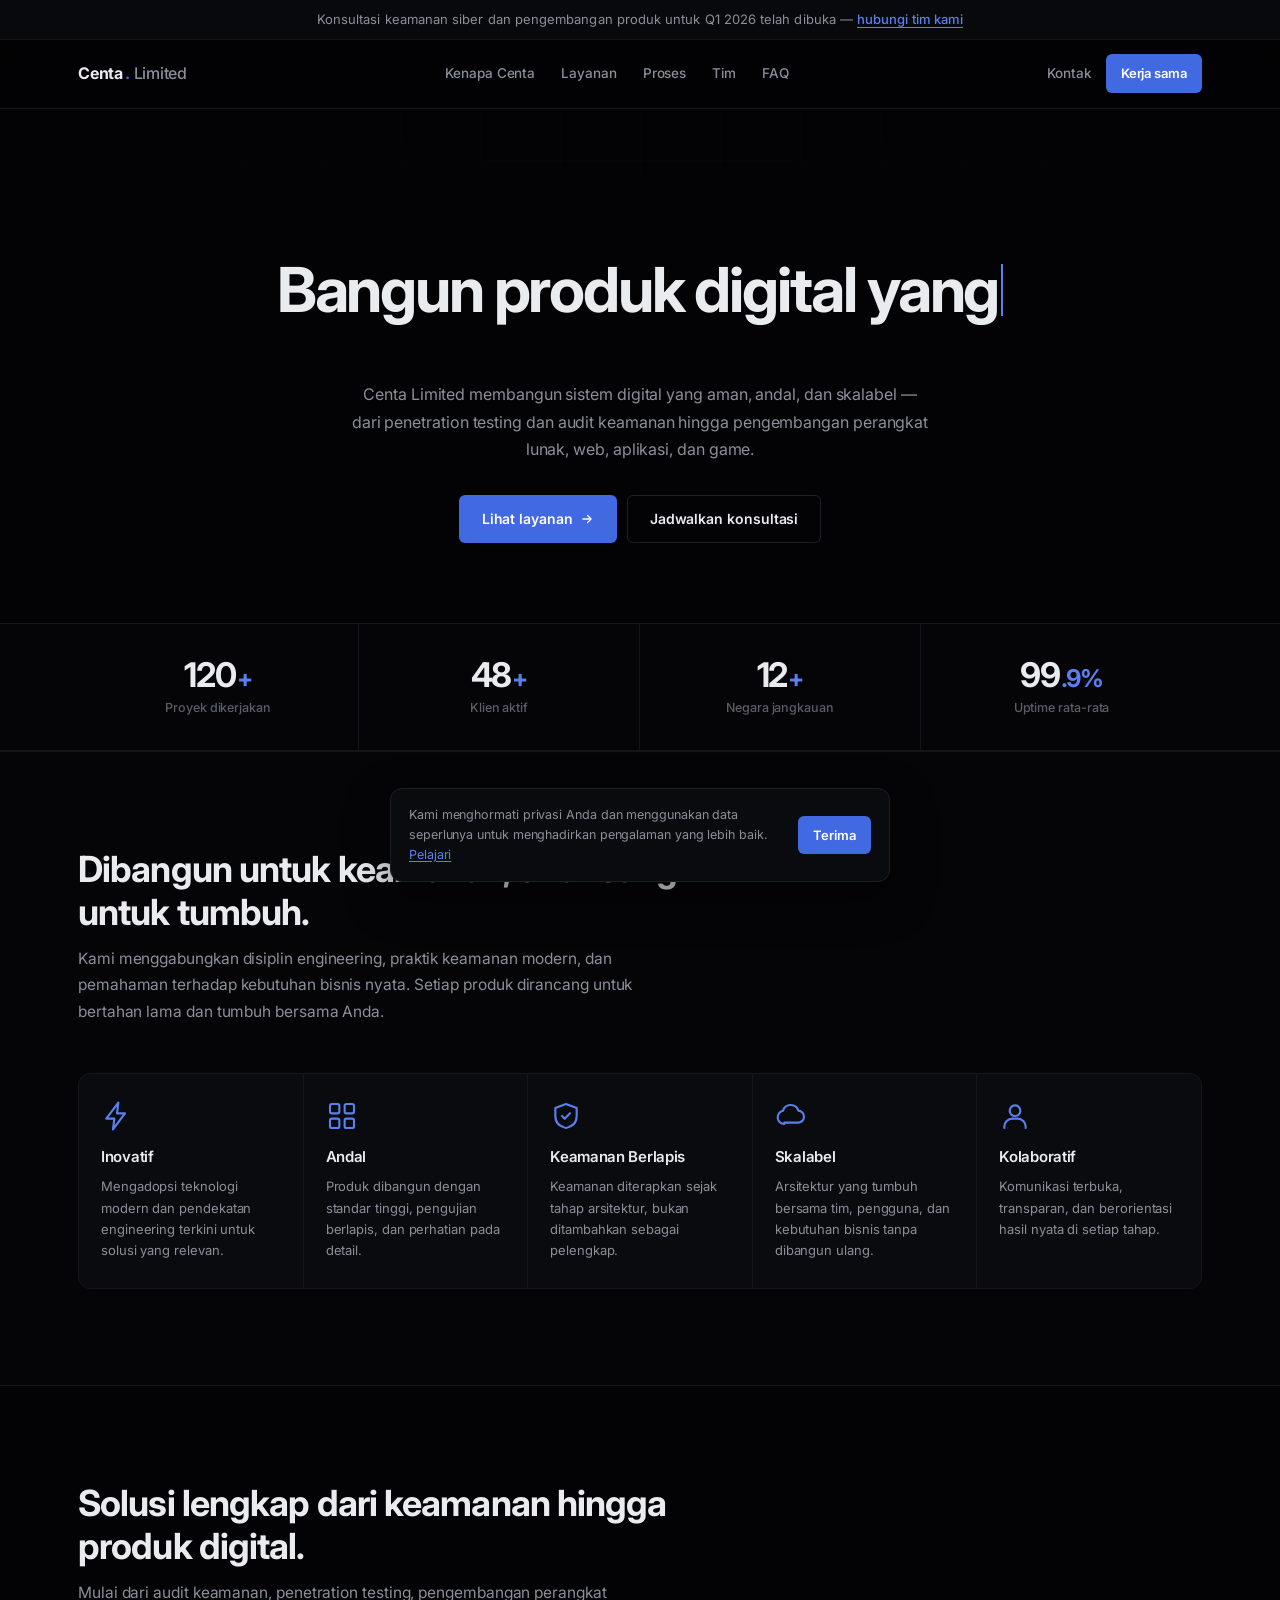
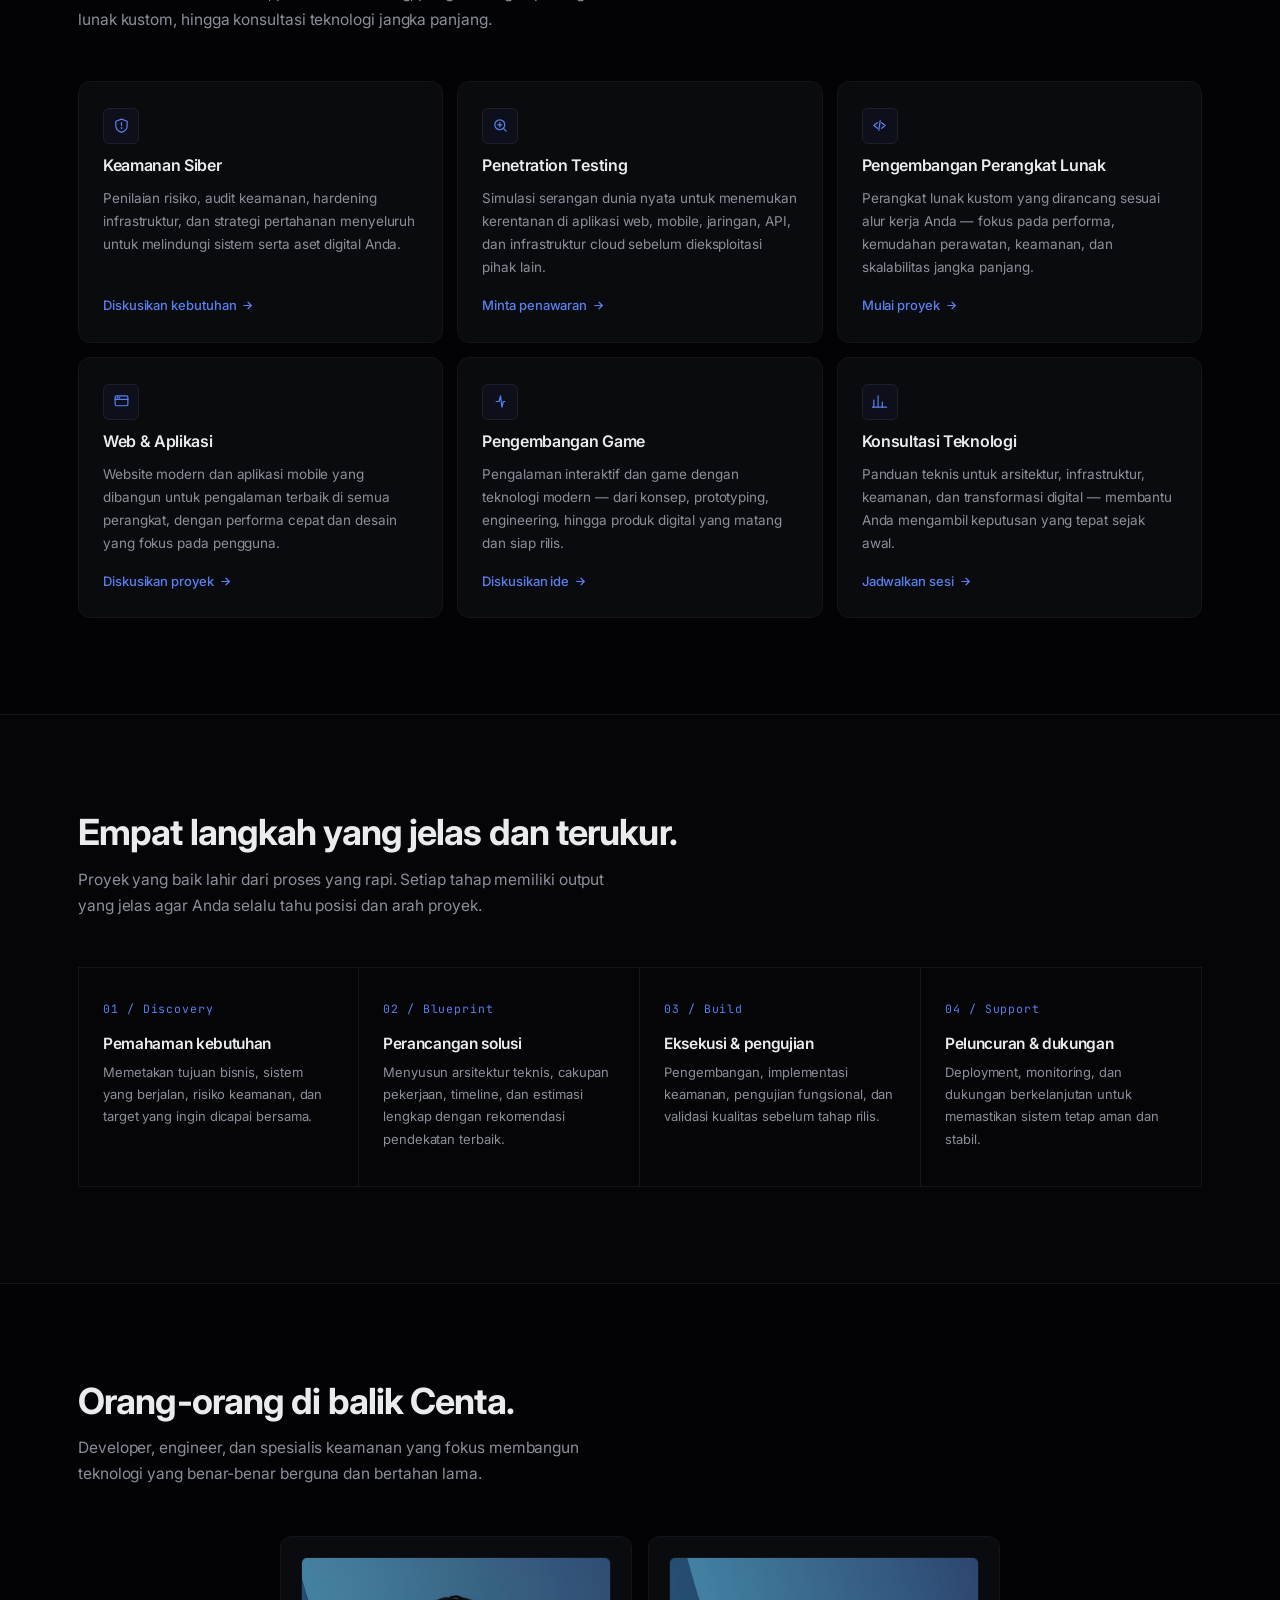
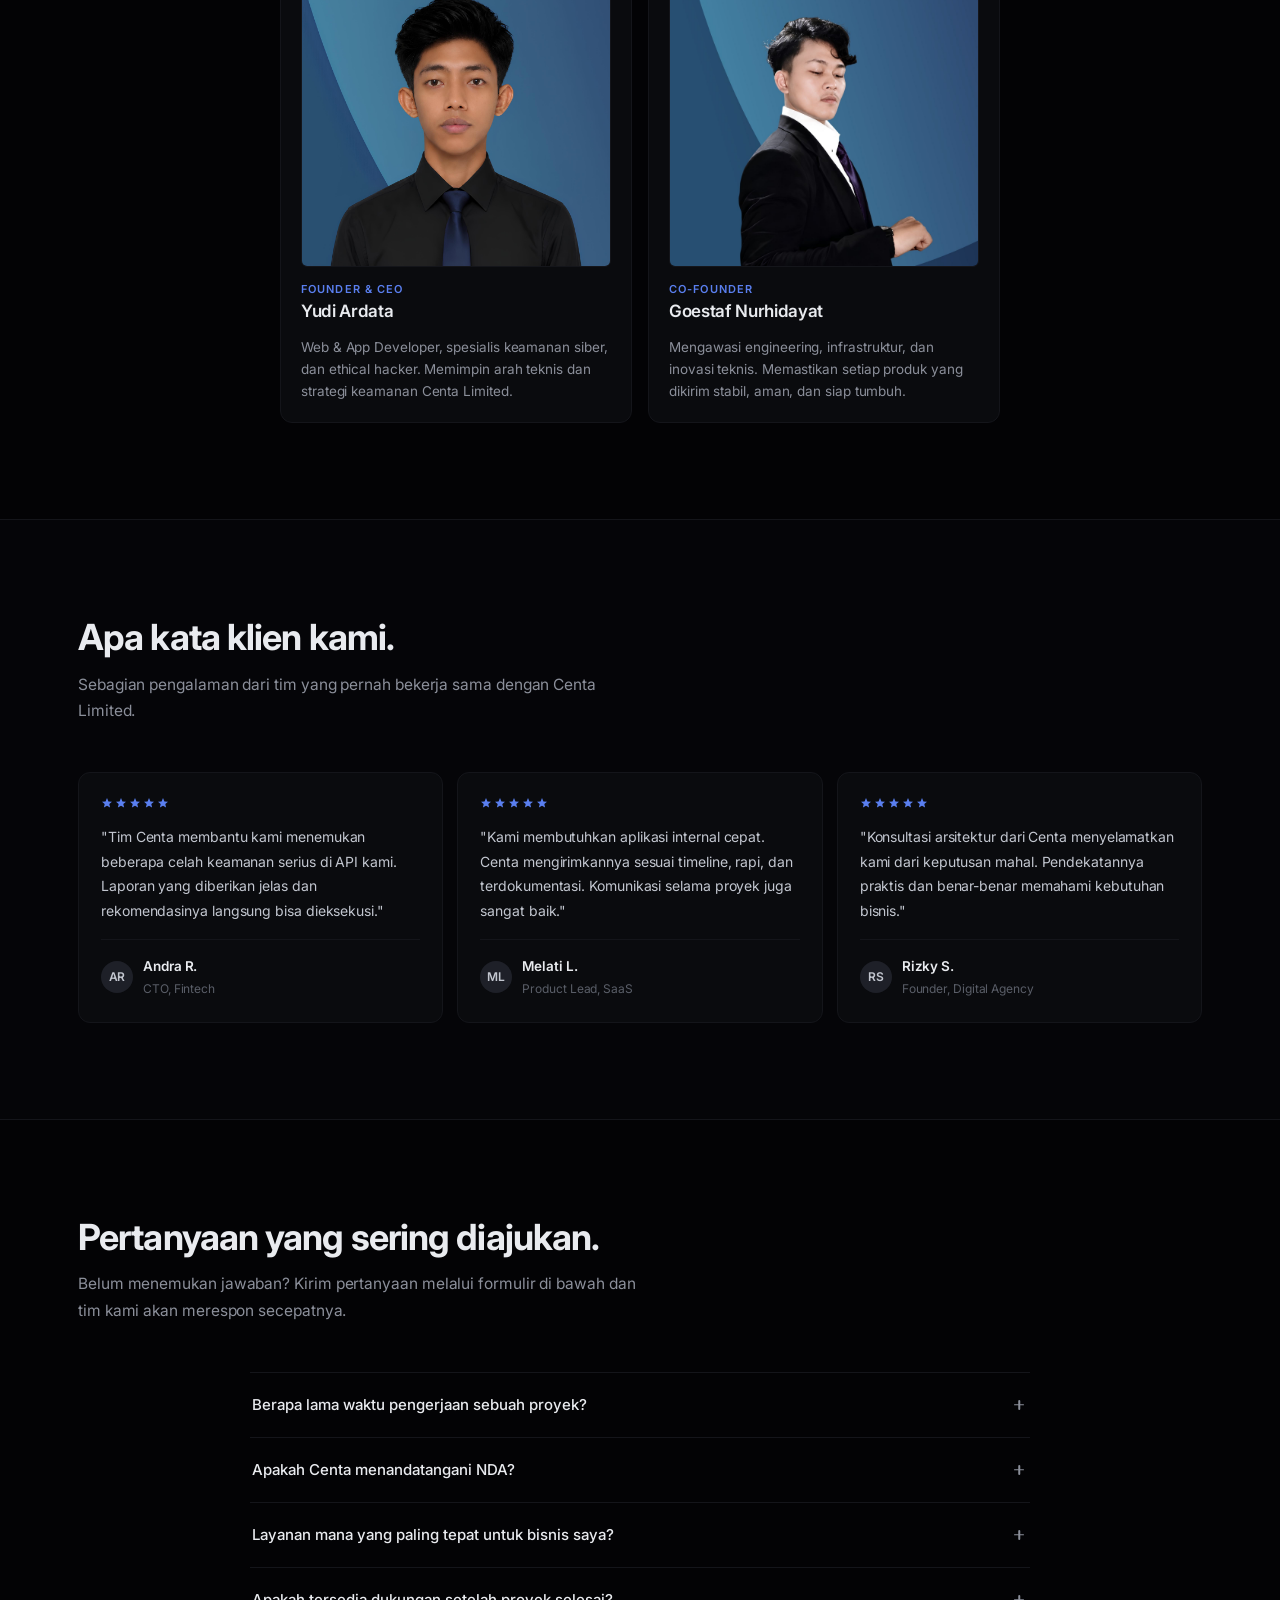
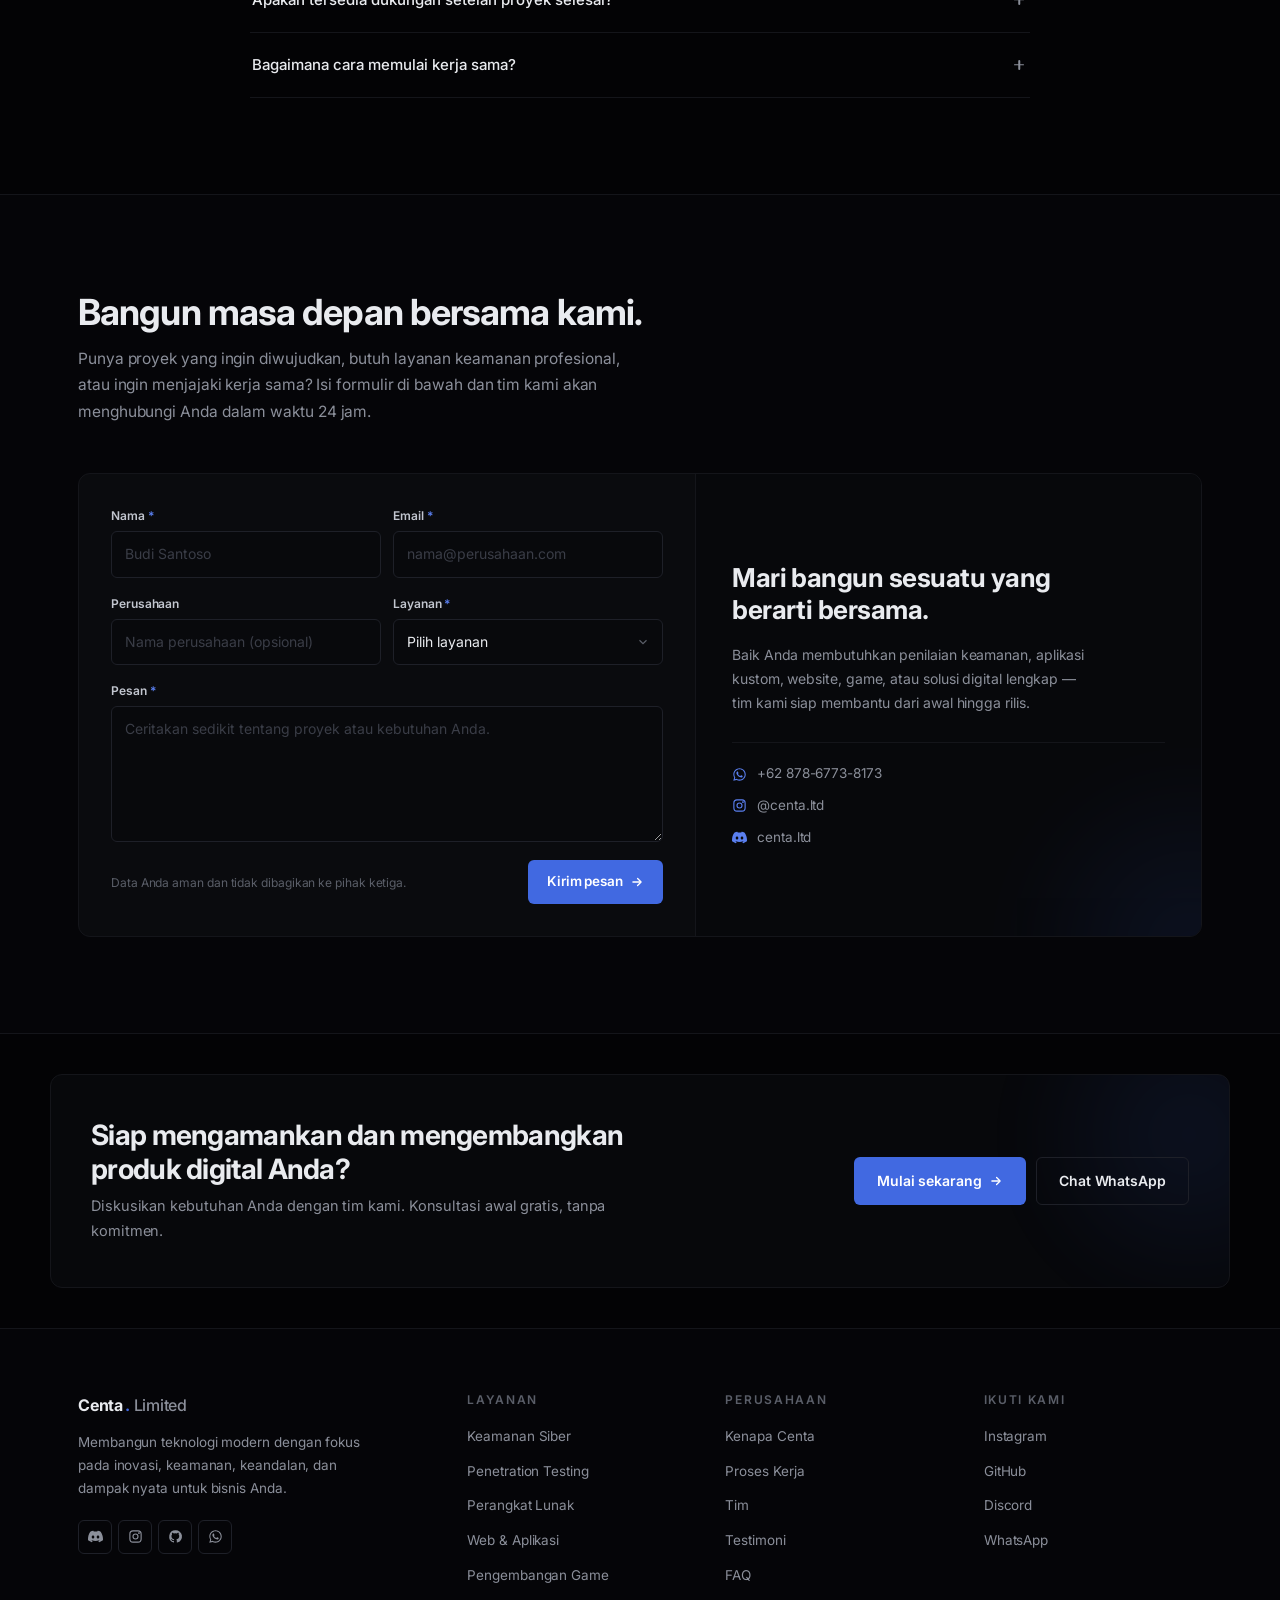
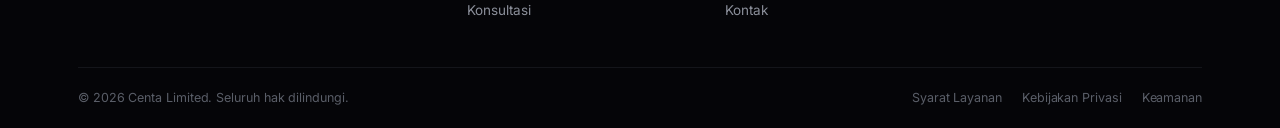
==== commit 6514fc69: "Update index.html" ====
--- a/index.html
+++ b/index.html
@@ -3,78 +3,50 @@
 <head>
 <meta charset="UTF-8">
 <meta name="viewport" content="width=device-width, initial-scale=1, viewport-fit=cover">
-<meta name="theme-color" content="#05070d">
-<meta name="description" content="Centa Limited — Layanan keamanan siber, pengembangan perangkat lunak, dan konsultasi digital untuk bisnis modern.">
-<title>Centa Limited — Security, Software & Digital Consulting</title>
-
-<link rel="icon" href="data:image/svg+xml,%3Csvg xmlns='http://www.w3.org/2000/svg' viewBox='0 0 32 32'%3E%3Crect width='32' height='32' rx='7' fill='%2305070d'/%3E%3Cpath d='M16 6l8 3v7c0 5-3.5 8.4-8 9.6C11.5 24.4 8 21 8 16V9l8-3z' fill='none' stroke='%234169E1' stroke-width='2'/%3E%3C/svg%3E">
+<meta name="theme-color" content="#030305">
+<meta name="description" content="Centa Limited — keamanan siber, pengembangan perangkat lunak, dan konsultasi digital.">
+<title>Centa Limited</title>
 
 <link rel="preconnect" href="https://fonts.googleapis.com">
 <link rel="preconnect" href="https://fonts.gstatic.com" crossorigin>
-<link href="https://fonts.googleapis.com/css2?family=Inter:wght@400;500;600;700;800;900&family=JetBrains+Mono:wght@400;500;600&display=swap" rel="stylesheet">
+<link href="https://fonts.googleapis.com/css2?family=Inter:wght@400;500;600;700;800&family=JetBrains+Mono:wght@400;500&display=swap" rel="stylesheet">
 
 <style>
-/* root */
 :root{
   --accent:#4169E1;
-  --accent-bright:#5C82F0;
-  --accent-soft:#8CA6F5;
-  --accent-deep:#1E3A8A;
-  --accent-ink:#0b1226;
-  --accent-dim:rgba(65,105,225,0.10);
-  --accent-dim-2:rgba(65,105,225,0.18);
-  --accent-line:rgba(65,105,225,0.30);
-  --accent-glow:rgba(65,105,225,0.45);
-
-  --bg:#05070d;
-  --bg-alt:#080b14;
-  --bg-soft:#0a0e19;
-  --panel:#0b0f1a;
-  --panel-2:#0e1320;
-  --panel-3:#121828;
-
-  --border:#161c2b;
-  --border-2:#1f2638;
-  --border-3:#2a3348;
-
-  --text:#eaf0fb;
-  --text-2:#c5cde0;
-  --text-dim:#8b96ad;
-  --text-faint:#5a6478;
-  --text-ghost:#39415a;
+  --accent-bright:#5A7FEF;
+  --accent-line:rgba(65,105,225,0.28);
+  --accent-dim:rgba(65,105,225,0.09);
+
+  --bg:#030305;
+  --bg-alt:#050508;
+  --panel:#0a0b0e;
+  --panel-2:#0e0f13;
+
+  --border:#14151a;
+  --border-2:#1e2028;
+  --border-3:#2a2d38;
+
+  --text:#e9ebef;
+  --text-2:#c2c6cf;
+  --text-dim:#8b8f9a;
+  --text-faint:#5a5e68;
+  --text-ghost:#3a3d47;
 
   --green:#34d399;
-  --amber:#fbbf24;
-  --red:#f87171;
-
-  --radius-xs:4px;
-  --radius-sm:6px;
-  --radius:10px;
-  --radius-lg:14px;
-  --radius-xl:20px;
+
+  --radius:8px;
+  --radius-lg:12px;
   --radius-pill:999px;
 
-  --shadow-sm:0 1px 2px rgba(0,0,0,0.35);
-  --shadow:0 10px 32px rgba(0,0,0,0.38);
-  --shadow-lg:0 24px 70px rgba(0,0,0,0.5);
-  --shadow-accent:0 12px 44px rgba(65,105,225,0.28);
-
-  --maxw:1220px;
-  --maxw-narrow:860px;
-  --gutter:32px;
-
-  --ease:cubic-bezier(.22,.61,.36,1);
-  --ease-out:cubic-bezier(.16,1,.3,1);
-  --ease-in:cubic-bezier(.7,0,.84,0);
-
-  --nav-h:72px;
-  --announce-h:38px;
-
-  --font-sans:'Inter',-apple-system,BlinkMacSystemFont,'Segoe UI',Roboto,Oxygen,Ubuntu,sans-serif;
-  --font-mono:'JetBrains Mono',ui-monospace,SFMono-Regular,Menlo,Consolas,monospace;
-}
-
-/* reset */
+  --maxw:1180px;
+  --gutter:28px;
+
+  --ease:cubic-bezier(.2,.6,.3,1);
+  --font-sans:'Inter',-apple-system,BlinkMacSystemFont,'Segoe UI',Roboto,sans-serif;
+  --font-mono:'JetBrains Mono',ui-monospace,monospace;
+}
+
 *,
 *::before,
 *::after{
@@ -85,135 +57,50 @@
 
 html{
   scroll-behavior:smooth;
-  scroll-padding-top:calc(var(--nav-h) + var(--announce-h) + 12px);
+  scroll-padding-top:90px;
   -webkit-text-size-adjust:100%;
-  text-size-adjust:100%;
 }
 
 body{
   background:var(--bg);
   color:var(--text);
   font-family:var(--font-sans);
-  font-size:16px;
-  font-weight:400;
+  font-size:15.5px;
   line-height:1.6;
   letter-spacing:-0.005em;
   overflow-x:hidden;
   -webkit-font-smoothing:antialiased;
   -moz-osx-font-smoothing:grayscale;
-  text-rendering:optimizeLegibility;
-  min-height:100vh;
-}
-
-body.no-scroll{
-  overflow:hidden;
-}
-
-a{
-  color:inherit;
-  text-decoration:none;
-  transition:color .2s var(--ease);
-}
-
-ul,
-ol{
-  list-style:none;
-}
-
-img,
-svg,
-video{
-  max-width:100%;
-  display:block;
-}
-
-img{
-  height:auto;
-  border-style:none;
-}
-
-button{
-  font:inherit;
-  color:inherit;
-  background:none;
-  border:none;
-  cursor:pointer;
-}
-
-input,
-select,
-textarea{
-  font:inherit;
-  color:inherit;
-}
-
-::selection{
-  background:var(--accent);
-  color:#ffffff;
-}
-
-::-moz-selection{
-  background:var(--accent);
-  color:#ffffff;
-}
-
-:focus-visible{
-  outline:2px solid var(--accent-bright);
-  outline-offset:3px;
-  border-radius:4px;
-}
-
-/* scrollbar */
-::-webkit-scrollbar{
-  width:10px;
-  height:10px;
-}
-
-::-webkit-scrollbar-track{
-  background:var(--bg);
-}
-
-::-webkit-scrollbar-thumb{
-  background:var(--border-2);
-  border-radius:8px;
-  border:2px solid var(--bg);
-}
-
-::-webkit-scrollbar-thumb:hover{
-  background:var(--border-3);
-}
-
-/* background grid */
+}
+
 body::before{
   content:"";
   position:fixed;
   inset:0;
   background-image:
-    linear-gradient(rgba(65,105,225,0.045) 1px, transparent 1px),
-    linear-gradient(90deg, rgba(65,105,225,0.045) 1px, transparent 1px);
-  background-size:72px 72px;
-  background-position:-1px -1px;
-  -webkit-mask-image:radial-gradient(ellipse 90% 60% at 50% 0%, #000 0%, transparent 72%);
-  mask-image:radial-gradient(ellipse 90% 60% at 50% 0%, #000 0%, transparent 72%);
+    linear-gradient(rgba(255,255,255,0.018) 1px, transparent 1px),
+    linear-gradient(90deg, rgba(255,255,255,0.018) 1px, transparent 1px);
+  background-size:80px 80px;
+  -webkit-mask-image:radial-gradient(ellipse 90% 55% at 50% 0%, #000 0%, transparent 70%);
+  mask-image:radial-gradient(ellipse 90% 55% at 50% 0%, #000 0%, transparent 70%);
   pointer-events:none;
   z-index:0;
 }
 
-body::after{
-  content:"";
-  position:fixed;
-  top:-300px;
-  left:50%;
-  transform:translateX(-50%);
-  width:1200px;
-  height:600px;
-  background:radial-gradient(ellipse at center, rgba(65,105,225,0.16), transparent 65%);
-  filter:blur(40px);
-  pointer-events:none;
-  z-index:0;
-}
-
-/* layout */
+a{color:inherit;text-decoration:none;}
+ul{list-style:none;}
+img{max-width:100%;display:block;height:auto;}
+button{font:inherit;color:inherit;background:none;border:none;cursor:pointer;}
+input,select,textarea{font:inherit;color:inherit;}
+
+::selection{background:var(--accent);color:#fff;}
+:focus-visible{outline:2px solid var(--accent-bright);outline-offset:3px;border-radius:4px;}
+
+::-webkit-scrollbar{width:10px;height:10px;}
+::-webkit-scrollbar-track{background:var(--bg);}
+::-webkit-scrollbar-thumb{background:var(--border-2);border-radius:6px;border:2px solid var(--bg);}
+::-webkit-scrollbar-thumb:hover{background:var(--border-3);}
+
 .wrap{
   width:100%;
   max-width:var(--maxw);
@@ -222,26 +109,23 @@
   position:relative;
 }
 
-.wrap-narrow{
-  width:100%;
-  max-width:var(--maxw-narrow);
-  margin:0 auto;
-  padding:0 var(--gutter);
-  position:relative;
-}
+h1,h2,h3,h4{
+  font-weight:700;
+  line-height:1.2;
+  letter-spacing:-0.02em;
+  color:var(--text);
+}
+
+h1{font-size:clamp(34px,5.4vw,58px);letter-spacing:-0.03em;}
+h2{font-size:clamp(24px,3.4vw,36px);letter-spacing:-0.025em;}
+h3{font-size:17px;}
+
+p{color:var(--text-dim);}
 
 .section{
   position:relative;
   z-index:1;
-  padding:110px 0;
-}
-
-.section-sm{
-  padding:70px 0;
-}
-
-.section-lg{
-  padding:140px 0;
+  padding:96px 0;
 }
 
 .section-alt{
@@ -251,158 +135,55 @@
 }
 
 .section-head{
-  max-width:680px;
-  margin-bottom:60px;
-}
-
-.section-head.center{
-  margin-left:auto;
-  margin-right:auto;
-  text-align:center;
-}
-
-/* typography */
-h1,
-h2,
-h3,
-h4,
-h5,
-h6{
-  font-weight:800;
-  line-height:1.15;
-  letter-spacing:-0.02em;
-  color:var(--text);
-}
-
-h1{
-  font-size:clamp(38px, 6vw, 68px);
-  letter-spacing:-0.03em;
-}
-
-h2{
-  font-size:clamp(28px, 4vw, 44px);
-  letter-spacing:-0.025em;
-}
-
-h3{
-  font-size:clamp(20px, 2vw, 24px);
-}
-
-h4{
-  font-size:18px;
-}
-
-p{
-  color:var(--text-2);
-}
-
-.eyebrow{
-  display:inline-flex;
-  align-items:center;
-  gap:8px;
-  font-size:12px;
-  font-weight:700;
-  letter-spacing:0.16em;
-  text-transform:uppercase;
-  color:var(--accent-bright);
-  margin-bottom:16px;
-}
-
-.eyebrow::before{
-  content:"";
-  width:22px;
-  height:1px;
-  background:var(--accent);
-  display:inline-block;
-}
-
-.section-head.center .eyebrow::before{
-  display:none;
-}
-
-.section-title{
-  margin-bottom:16px;
+  max-width:640px;
+  margin-bottom:48px;
+}
+
+.section-head h2{
+  margin-bottom:12px;
 }
 
 .section-desc{
   color:var(--text-dim);
-  font-size:16.5px;
+  font-size:15.5px;
   line-height:1.7;
-  max-width:600px;
-}
-
-.section-head.center .section-desc{
-  margin-left:auto;
-  margin-right:auto;
-}
-
-.text-accent{
-  color:var(--accent-bright);
-}
-
-.text-dim{
-  color:var(--text-dim);
-}
-
-.text-mono{
-  font-family:var(--font-mono);
-  font-size:13px;
-  letter-spacing:0.02em;
-}
-
-/* announce bar */
+  max-width:560px;
+}
+
 .announce{
   position:relative;
   z-index:60;
-  background:linear-gradient(90deg, var(--accent-deep), var(--accent) 50%, var(--accent-deep));
-  color:#ffffff;
+  background:#08090c;
+  border-bottom:1px solid var(--border);
+  color:var(--text-dim);
   font-size:13px;
-  font-weight:600;
   text-align:center;
-  padding:10px 20px;
-  letter-spacing:0.01em;
-  height:var(--announce-h);
-  display:flex;
-  align-items:center;
-  justify-content:center;
-  gap:10px;
-}
-
-.announce .dot{
-  width:6px;
-  height:6px;
-  border-radius:50%;
-  background:#ffffff;
-  opacity:0.85;
-  animation:announcePulse 2s var(--ease) infinite;
+  padding:9px 18px;
+  letter-spacing:0.005em;
 }
 
 .announce a{
-  color:#ffffff;
+  color:var(--accent-bright);
   text-decoration:underline;
-  text-underline-offset:2px;
-  font-weight:700;
-}
-
-@keyframes announcePulse{
-  0%,100%{opacity:0.85;transform:scale(1);}
-  50%{opacity:0.4;transform:scale(0.8);}
-}
-
-/* header */
+  text-underline-offset:3px;
+  font-weight:500;
+}
+
+.announce a:hover{color:#fff;}
+
 .site-header{
   position:sticky;
   top:0;
   z-index:50;
-  background:rgba(5,7,13,0.72);
-  backdrop-filter:blur(16px) saturate(140%);
-  -webkit-backdrop-filter:blur(16px) saturate(140%);
+  background:rgba(3,3,5,0.78);
+  backdrop-filter:blur(14px);
+  -webkit-backdrop-filter:blur(14px);
   border-bottom:1px solid var(--border);
   transition:background .3s var(--ease), border-color .3s var(--ease);
 }
 
 .site-header.scrolled{
-  background:rgba(5,7,13,0.9);
+  background:rgba(3,3,5,0.92);
   border-bottom-color:var(--border-2);
 }
 
@@ -410,102 +191,53 @@
   display:flex;
   align-items:center;
   justify-content:space-between;
-  height:var(--nav-h);
-  width:100%;
+  height:68px;
   max-width:var(--maxw);
   margin:0 auto;
   padding:0 var(--gutter);
 }
 
-/* logo */
 .logo{
+  font-size:16px;
+  font-weight:700;
+  letter-spacing:-0.015em;
+  color:var(--text);
   display:inline-flex;
-  align-items:center;
-  gap:11px;
-  font-weight:800;
-  font-size:18px;
-  letter-spacing:-0.02em;
-  color:var(--text);
-}
-
-.logo-mark{
-  width:32px;
-  height:32px;
-  border-radius:8px;
-  background:linear-gradient(145deg, var(--accent-bright), var(--accent-deep));
-  display:flex;
-  align-items:center;
-  justify-content:center;
-  box-shadow:0 6px 18px rgba(65,105,225,0.35), inset 0 1px 0 rgba(255,255,255,0.18);
-  flex-shrink:0;
-}
-
-.logo-mark svg{
-  width:18px;
-  height:18px;
-  color:#ffffff;
-}
-
-.logo-text{
-  display:flex;
   align-items:baseline;
   gap:1px;
 }
 
-.logo-text .accent{
-  color:var(--accent-bright);
-}
-
-.logo-text .thin{
+.logo .dot{color:var(--accent);margin:0 1px;}
+.logo .muted{color:var(--text-dim);font-weight:500;margin-left:2px;}
+
+.nav-links{
+  display:flex;
+  align-items:center;
+  gap:26px;
+}
+
+.nav-links a{
+  font-size:13.5px;
   color:var(--text-dim);
-  font-weight:600;
-}
-
-/* nav links */
-.nav-links{
-  display:flex;
-  align-items:center;
-  gap:4px;
-  padding:4px;
-  border:1px solid transparent;
-  border-radius:var(--radius-pill);
-  transition:border-color .3s var(--ease), background .3s var(--ease);
-}
-
-.nav-links a{
+  font-weight:500;
+  transition:color .2s var(--ease);
   position:relative;
-  display:inline-block;
-  font-size:14px;
-  font-weight:500;
-  color:var(--text-dim);
-  padding:8px 14px;
-  border-radius:var(--radius-pill);
-  transition:color .2s var(--ease), background .2s var(--ease);
-}
-
-.nav-links a:hover{
-  color:var(--text);
-  background:rgba(255,255,255,0.03);
-}
-
-.nav-links a.active{
-  color:var(--text);
-  background:var(--accent-dim);
-}
+}
+
+.nav-links a:hover{color:var(--text);}
+
+.nav-links a.active{color:var(--text);}
 
 .nav-links a.active::after{
   content:"";
   position:absolute;
-  left:50%;
-  bottom:-1px;
-  width:4px;
-  height:4px;
-  border-radius:50%;
-  background:var(--accent-bright);
-  transform:translateX(-50%);
-}
-
-/* nav actions */
+  left:0;
+  right:0;
+  bottom:-6px;
+  height:1px;
+  background:var(--accent);
+}
+
 .nav-actions{
   display:flex;
   align-items:center;
@@ -513,30 +245,20 @@
 }
 
 .support-link{
-  font-size:14px;
+  font-size:13.5px;
+  color:var(--text-dim);
   font-weight:500;
-  color:var(--text-dim);
-  display:inline-flex;
-  align-items:center;
-  gap:6px;
-}
-
-.support-link:hover{
-  color:var(--text);
-}
-
-.support-link svg{
-  width:14px;
-  height:14px;
-}
-
-/* burger */
+  transition:color .2s var(--ease);
+}
+
+.support-link:hover{color:var(--text);}
+
 .burger{
   display:none;
-  width:40px;
-  height:40px;
+  width:38px;
+  height:38px;
   border:1px solid var(--border-2);
-  border-radius:var(--radius-sm);
+  border-radius:6px;
   align-items:center;
   justify-content:center;
   transition:border-color .2s var(--ease), background .2s var(--ease);
@@ -544,17 +266,15 @@
 
 .burger:hover{
   border-color:var(--accent-line);
-  background:var(--accent-dim);
 }
 
 .burger span{
   position:relative;
   display:block;
-  width:18px;
+  width:16px;
   height:1.5px;
   background:var(--text);
   border-radius:2px;
-  transition:transform .3s var(--ease), background .2s var(--ease);
 }
 
 .burger span::before,
@@ -562,51 +282,34 @@
   content:"";
   position:absolute;
   left:0;
-  width:18px;
+  width:16px;
   height:1.5px;
   background:var(--text);
   border-radius:2px;
   transition:transform .3s var(--ease), top .3s var(--ease);
 }
 
-.burger span::before{
-  top:-6px;
-}
-
-.burger span::after{
-  top:6px;
-}
-
-.burger.open span{
-  background:transparent;
-}
-
-.burger.open span::before{
-  top:0;
-  transform:rotate(45deg);
-}
-
-.burger.open span::after{
-  top:0;
-  transform:rotate(-45deg);
-}
-
-/* mobile drawer */
+.burger span::before{top:-5px;}
+.burger span::after{top:5px;}
+
+.burger.open span{background:transparent;}
+
+.burger.open span::before{top:0;transform:rotate(45deg);}
+.burger.open span::after{top:0;transform:rotate(-45deg);}
+
 .mobile-drawer{
   position:fixed;
-  top:calc(var(--announce-h) + var(--nav-h));
+  top:calc(68px + 38px);
   left:0;
   right:0;
   background:var(--bg-alt);
   border-bottom:1px solid var(--border);
-  padding:20px var(--gutter) 28px;
+  padding:18px var(--gutter) 24px;
   transform:translateY(-120%);
   opacity:0;
   visibility:hidden;
   transition:transform .35s var(--ease), opacity .25s var(--ease), visibility .25s;
   z-index:49;
-  max-height:calc(100vh - var(--announce-h) - var(--nav-h));
-  overflow-y:auto;
 }
 
 .mobile-drawer.open{
@@ -619,16 +322,16 @@
   display:flex;
   flex-direction:column;
   gap:2px;
-  margin-bottom:20px;
+  margin-bottom:16px;
 }
 
 .mobile-drawer a{
   display:block;
-  padding:13px 12px;
-  font-size:15px;
+  padding:11px 10px;
+  font-size:14.5px;
   font-weight:500;
   color:var(--text-2);
-  border-radius:var(--radius-sm);
+  border-radius:6px;
   transition:background .2s var(--ease), color .2s var(--ease);
 }
 
@@ -640,208 +343,86 @@
 .mobile-drawer .drawer-cta{
   display:flex;
   flex-direction:column;
-  gap:10px;
-  padding-top:18px;
+  gap:8px;
+  padding-top:14px;
   border-top:1px solid var(--border);
 }
 
-/* buttons */
 .btn{
   display:inline-flex;
   align-items:center;
   justify-content:center;
-  gap:8px;
-  font-family:inherit;
-  font-size:14px;
-  font-weight:700;
+  gap:7px;
+  font-size:13.5px;
+  font-weight:600;
   letter-spacing:-0.005em;
-  padding:12px 22px;
-  border-radius:var(--radius-sm);
+  padding:10px 18px;
+  border-radius:6px;
   border:1px solid transparent;
   background:var(--accent);
-  color:#ffffff;
+  color:#fff;
   cursor:pointer;
   white-space:nowrap;
-  position:relative;
-  overflow:hidden;
-  transition:
-    transform .2s var(--ease),
-    box-shadow .3s var(--ease),
-    background .2s var(--ease),
-    border-color .2s var(--ease);
-  box-shadow:
-    0 1px 0 rgba(255,255,255,0.14) inset,
-    0 6px 20px rgba(65,105,225,0.28);
+  transition:background .2s var(--ease), border-color .2s var(--ease), transform .2s var(--ease);
 }
 
 .btn:hover{
   background:var(--accent-bright);
   transform:translateY(-1px);
-  box-shadow:
-    0 1px 0 rgba(255,255,255,0.18) inset,
-    0 10px 28px rgba(65,105,225,0.42);
-}
-
-.btn:active{
-  transform:translateY(0);
-}
-
-.btn svg{
-  width:15px;
-  height:15px;
-  flex-shrink:0;
-}
+}
+
+.btn:active{transform:translateY(0);}
+
+.btn svg{width:14px;height:14px;flex-shrink:0;}
 
 .btn-ghost{
   background:transparent;
   color:var(--text);
   border:1px solid var(--border-2);
-  box-shadow:none;
 }
 
 .btn-ghost:hover{
-  background:var(--accent-dim);
-  border-color:var(--accent-line);
-  color:var(--text);
-  box-shadow:0 0 0 4px rgba(65,105,225,0.06);
-}
-
-.btn-outline{
-  background:transparent;
-  color:var(--accent-bright);
-  border:1px solid var(--accent-line);
-  box-shadow:none;
-}
-
-.btn-outline:hover{
-  background:var(--accent-dim);
-  border-color:var(--accent);
-  color:#ffffff;
-  box-shadow:0 0 0 4px rgba(65,105,225,0.08);
-}
-
-.btn-sm{
-  padding:9px 16px;
-  font-size:13px;
-}
-
-.btn-lg{
-  padding:15px 28px;
-  font-size:15px;
-}
-
-.btn-block{
-  width:100%;
-}
-
-.btn-link{
-  display:inline-flex;
-  align-items:center;
-  gap:6px;
-  font-size:14px;
-  font-weight:600;
-  color:var(--accent-bright);
-  padding:0;
-  border:none;
-  background:none;
-}
-
-.btn-link:hover{
-  color:var(--accent-soft);
-}
-
-.btn-link svg{
-  width:14px;
-  height:14px;
-  transition:transform .25s var(--ease);
-}
-
-.btn-link:hover svg{
-  transform:translateX(3px);
-}
-
-/* hero */
+  background:rgba(255,255,255,0.02);
+  border-color:var(--border-3);
+}
+
+.btn-sm{padding:8px 14px;font-size:13px;}
+.btn-lg{padding:12px 22px;font-size:14px;}
+.btn-block{width:100%;}
+
 .hero{
   position:relative;
   z-index:1;
-  padding:120px var(--gutter) 90px;
+  padding:110px var(--gutter) 80px;
   text-align:center;
-  overflow:hidden;
 }
 
 .hero-inner{
   max-width:var(--maxw);
   margin:0 auto;
-  position:relative;
-}
-
-.hero-badge{
-  display:inline-flex;
-  align-items:center;
-  gap:10px;
-  padding:6px 14px 6px 6px;
-  border:1px solid var(--border-2);
-  border-radius:var(--radius-pill);
-  background:rgba(255,255,255,0.02);
-  font-size:13px;
-  font-weight:500;
-  color:var(--text-dim);
-  margin-bottom:28px;
-  transition:border-color .25s var(--ease), background .25s var(--ease);
-}
-
-.hero-badge:hover{
-  border-color:var(--accent-line);
-  background:var(--accent-dim);
-}
-
-.hero-badge .tag{
-  display:inline-flex;
-  align-items:center;
-  gap:5px;
-  background:var(--accent);
-  color:#ffffff;
-  font-size:11px;
+}
+
+.hero-title{
+  font-size:clamp(34px,5.6vw,62px);
   font-weight:700;
-  letter-spacing:0.04em;
-  padding:4px 9px;
-  border-radius:var(--radius-pill);
-  text-transform:uppercase;
-}
-
-.hero-badge .tag svg{
-  width:11px;
-  height:11px;
-}
-
-.hero-title{
-  font-size:clamp(38px, 6.4vw, 72px);
-  font-weight:800;
-  line-height:1.08;
+  line-height:1.1;
   letter-spacing:-0.035em;
-  max-width:900px;
-  margin:0 auto 22px;
-  min-height:2.32em;
+  max-width:860px;
+  margin:0 auto 20px;
+  min-height:2.3em;
   display:flex;
   align-items:center;
   justify-content:center;
   flex-wrap:wrap;
-  gap:0;
-  color:var(--text);
-}
-
-.hero-title .typed-wrap{
-  display:inline;
 }
 
 .cursor{
   display:inline-block;
-  width:3px;
-  height:0.86em;
+  width:2px;
+  height:0.85em;
   background:var(--accent-bright);
-  margin-left:4px;
+  margin-left:3px;
   vertical-align:-0.06em;
-  border-radius:2px;
   animation:cursorBlink 1s step-end infinite;
 }
 
@@ -851,43 +432,20 @@
 }
 
 .hero-sub{
-  max-width:620px;
-  margin:0 auto 40px;
+  max-width:580px;
+  margin:0 auto 32px;
   color:var(--text-dim);
-  font-size:17.5px;
+  font-size:16px;
   line-height:1.7;
 }
 
 .hero-ctas{
   display:flex;
-  gap:12px;
+  gap:10px;
   justify-content:center;
   flex-wrap:wrap;
-  margin-bottom:64px;
-}
-
-.hero-meta{
-  display:flex;
-  justify-content:center;
-  gap:28px;
-  flex-wrap:wrap;
-  color:var(--text-faint);
-  font-size:13px;
-}
-
-.hero-meta span{
-  display:inline-flex;
-  align-items:center;
-  gap:7px;
-}
-
-.hero-meta svg{
-  width:14px;
-  height:14px;
-  color:var(--accent-bright);
-}
-
-/* stats strip */
+}
+
 .stats{
   border-top:1px solid var(--border);
   border-bottom:1px solid var(--border);
@@ -898,114 +456,44 @@
 
 .stats-grid{
   display:grid;
-  grid-template-columns:repeat(4, 1fr);
-  gap:0;
+  grid-template-columns:repeat(4,1fr);
 }
 
 .stat{
-  padding:38px 24px;
+  padding:32px 22px;
   text-align:center;
   border-right:1px solid var(--border);
-  position:relative;
   transition:background .25s var(--ease);
 }
 
-.stat:last-child{
-  border-right:none;
-}
-
-.stat:hover{
-  background:rgba(65,105,225,0.035);
-}
+.stat:last-child{border-right:none;}
+
+.stat:hover{background:rgba(255,255,255,0.01);}
 
 .stat-value{
-  font-size:clamp(30px, 3.2vw, 40px);
-  font-weight:800;
+  font-size:clamp(26px,2.8vw,34px);
+  font-weight:700;
   letter-spacing:-0.03em;
   color:var(--text);
   line-height:1.1;
-  margin-bottom:6px;
-  display:inline-flex;
-  align-items:baseline;
+  margin-bottom:4px;
 }
 
 .stat-value .suffix{
   color:var(--accent-bright);
-  font-size:0.75em;
-  margin-left:2px;
+  font-size:0.72em;
+  margin-left:1px;
 }
 
 .stat-label{
-  font-size:13px;
+  font-size:12.5px;
   color:var(--text-faint);
   font-weight:500;
-  letter-spacing:0.02em;
-}
-
-/* marquee */
-.marquee{
-  padding:34px 0;
-  border-bottom:1px solid var(--border);
-  background:var(--bg);
-  overflow:hidden;
-  position:relative;
-  z-index:1;
-}
-
-.marquee-label{
-  text-align:center;
-  font-size:11px;
-  font-weight:700;
-  letter-spacing:0.22em;
-  text-transform:uppercase;
-  color:var(--text-ghost);
-  margin-bottom:20px;
-}
-
-.marquee-track{
-  display:flex;
-  gap:56px;
-  animation:marqueeScroll 42s linear infinite;
-  width:max-content;
-}
-
-.marquee:hover .marquee-track{
-  animation-play-state:paused;
-}
-
-.marquee-item{
-  display:inline-flex;
-  align-items:center;
-  gap:10px;
-  color:var(--text-faint);
-  font-size:16px;
-  font-weight:700;
-  letter-spacing:-0.01em;
-  white-space:nowrap;
-  opacity:0.75;
-  transition:opacity .3s var(--ease), color .3s var(--ease);
-}
-
-.marquee-item:hover{
-  opacity:1;
-  color:var(--text-2);
-}
-
-.marquee-item svg{
-  width:20px;
-  height:20px;
-  color:var(--accent-bright);
-}
-
-@keyframes marqueeScroll{
-  from{transform:translateX(0);}
-  to{transform:translateX(-50%);}
-}
-
-/* why cards */
+}
+
 .why-grid{
   display:grid;
-  grid-template-columns:repeat(5, 1fr);
+  grid-template-columns:repeat(5,1fr);
   gap:1px;
   background:var(--border);
   border:1px solid var(--border);
@@ -1015,115 +503,62 @@
 
 .why-card{
   background:var(--panel);
-  padding:32px 24px;
-  position:relative;
-  transition:background .3s var(--ease);
+  padding:26px 22px;
   display:flex;
   flex-direction:column;
-  gap:14px;
-  min-height:220px;
-}
-
-.why-card::before{
-  content:"";
-  position:absolute;
-  top:0;
-  left:0;
-  right:0;
-  height:1px;
-  background:transparent;
-  transition:background .3s var(--ease);
-}
-
-.why-card:hover{
-  background:var(--panel-2);
-}
-
-.why-card:hover::before{
-  background:linear-gradient(90deg, transparent, var(--accent), transparent);
-}
+  gap:10px;
+  min-height:190px;
+  transition:background .25s var(--ease);
+}
+
+.why-card:hover{background:var(--panel-2);}
 
 .why-icon{
-  width:38px;
-  height:38px;
+  width:32px;
+  height:32px;
   color:var(--accent-bright);
-  padding:8px;
-  border:1px solid var(--border-2);
-  border-radius:var(--radius-sm);
-  background:var(--accent-dim);
-  flex-shrink:0;
-  transition:border-color .3s var(--ease), transform .3s var(--ease);
-}
-
-.why-card:hover .why-icon{
-  border-color:var(--accent-line);
-  transform:translateY(-2px);
+  margin-bottom:6px;
 }
 
 .why-card h3{
-  font-size:16px;
-  font-weight:700;
-  letter-spacing:-0.01em;
+  font-size:15px;
+  font-weight:600;
 }
 
 .why-card p{
-  font-size:13.5px;
+  font-size:13px;
   color:var(--text-dim);
   line-height:1.65;
 }
 
-/* services */
 .service-grid{
   display:grid;
-  grid-template-columns:repeat(3, 1fr);
-  gap:18px;
+  grid-template-columns:repeat(3,1fr);
+  gap:14px;
 }
 
 .service-card{
-  position:relative;
   background:var(--panel);
   border:1px solid var(--border);
   border-radius:var(--radius-lg);
-  padding:30px 26px;
+  padding:26px 24px;
   display:flex;
   flex-direction:column;
-  gap:14px;
-  overflow:hidden;
-  transition:
-    border-color .3s var(--ease),
-    transform .3s var(--ease),
-    background .3s var(--ease);
-}
-
-.service-card::after{
-  content:"";
-  position:absolute;
-  top:-120px;
-  right:-120px;
-  width:240px;
-  height:240px;
-  background:radial-gradient(circle, var(--accent-dim-2), transparent 70%);
-  opacity:0;
-  transition:opacity .4s var(--ease);
-  pointer-events:none;
+  gap:12px;
+  transition:border-color .25s var(--ease), background .25s var(--ease);
 }
 
 .service-card:hover{
-  border-color:var(--accent-line);
-  transform:translateY(-4px);
+  border-color:var(--border-3);
   background:var(--panel-2);
 }
 
-.service-card:hover::after{
-  opacity:1;
-}
-
 .service-icon{
-  width:44px;
-  height:44px;
-  border-radius:var(--radius);
+  width:36px;
+  height:36px;
   border:1px solid var(--border-2);
-  background:linear-gradient(160deg, var(--accent-dim-2), transparent);
+  border-radius:6px;
+  background:rgba(65,105,225,0.06);
   display:flex;
   align-items:center;
   justify-content:center;
@@ -1131,15 +566,11 @@
   flex-shrink:0;
 }
 
-.service-icon svg{
-  width:20px;
-  height:20px;
-}
+.service-icon svg{width:17px;height:17px;}
 
 .service-card h3{
-  font-size:18px;
-  font-weight:700;
-  letter-spacing:-0.015em;
+  font-size:16px;
+  font-weight:600;
 }
 
 .service-card p{
@@ -1149,137 +580,89 @@
   flex-grow:1;
 }
 
-.service-tags{
-  display:flex;
-  flex-wrap:wrap;
-  gap:6px;
-  margin-top:2px;
-}
-
-.service-tags span{
-  font-size:11px;
-  font-weight:600;
-  color:var(--text-dim);
-  padding:4px 9px;
-  border:1px solid var(--border-2);
-  border-radius:var(--radius-pill);
-  background:rgba(255,255,255,0.015);
-  letter-spacing:0.01em;
-}
-
 .service-link{
   display:inline-flex;
   align-items:center;
-  gap:6px;
-  font-size:13.5px;
-  font-weight:700;
+  gap:5px;
+  font-size:13px;
+  font-weight:500;
   color:var(--accent-bright);
-  margin-top:6px;
+  margin-top:4px;
 }
 
 .service-link svg{
-  width:14px;
-  height:14px;
+  width:13px;
+  height:13px;
   transition:transform .25s var(--ease);
 }
 
-.service-card:hover .service-link svg{
-  transform:translateX(4px);
-}
-
-/* process */
+.service-card:hover .service-link svg{transform:translateX(3px);}
+
 .process-list{
   display:grid;
-  grid-template-columns:repeat(4, 1fr);
-  gap:0;
-  position:relative;
+  grid-template-columns:repeat(4,1fr);
   border-top:1px solid var(--border);
 }
 
 .process-step{
-  padding:36px 26px 40px;
+  padding:32px 24px 36px;
   border-right:1px solid var(--border);
   border-bottom:1px solid var(--border);
-  position:relative;
-  transition:background .3s var(--ease);
-}
-
-.process-step:first-child{
-  border-left:1px solid var(--border);
-}
-
-.process-step:hover{
-  background:rgba(65,105,225,0.03);
-}
+  transition:background .25s var(--ease);
+}
+
+.process-step:first-child{border-left:1px solid var(--border);}
+
+.process-step:hover{background:rgba(255,255,255,0.01);}
 
 .process-num{
   font-family:var(--font-mono);
-  font-size:12px;
+  font-size:11.5px;
+  color:var(--accent-bright);
+  letter-spacing:0.08em;
+  margin-bottom:16px;
+  display:block;
+}
+
+.process-step h3{
+  font-size:15.5px;
   font-weight:600;
-  color:var(--accent-bright);
-  letter-spacing:0.1em;
-  margin-bottom:18px;
-  display:inline-flex;
-  align-items:center;
-  gap:8px;
-}
-
-.process-num::after{
-  content:"";
-  width:26px;
-  height:1px;
-  background:var(--accent-line);
-}
-
-.process-step h3{
-  font-size:17px;
-  font-weight:700;
-  margin-bottom:10px;
-  letter-spacing:-0.01em;
+  margin-bottom:8px;
 }
 
 .process-step p{
-  font-size:13.5px;
+  font-size:13px;
   color:var(--text-dim);
   line-height:1.7;
 }
 
-/* team */
 .team-grid{
   display:grid;
-  grid-template-columns:repeat(2, 1fr);
-  gap:20px;
-  max-width:760px;
+  grid-template-columns:repeat(2,1fr);
+  gap:16px;
+  max-width:720px;
   margin:0 auto;
 }
 
 .team-card{
-  position:relative;
+  background:var(--panel);
   border:1px solid var(--border);
-  background:var(--panel);
   border-radius:var(--radius-lg);
-  padding:22px;
+  padding:20px;
   display:flex;
   flex-direction:column;
   gap:14px;
-  overflow:hidden;
-  transition:border-color .3s var(--ease), transform .3s var(--ease);
-}
-
-.team-card:hover{
-  border-color:var(--accent-line);
-  transform:translateY(-3px);
-}
+  transition:border-color .25s var(--ease);
+}
+
+.team-card:hover{border-color:var(--border-3);}
 
 .team-photo{
   width:100%;
-  aspect-ratio:1 / 1;
-  border-radius:var(--radius);
-  background:linear-gradient(140deg, var(--panel-2), var(--panel));
+  aspect-ratio:1/1;
+  border-radius:6px;
+  background:var(--panel-2);
   border:1px solid var(--border);
-  display:flex;
-  align-items:center;
-  justify-content:center;
   overflow:hidden;
   position:relative;
 }
@@ -1288,39 +671,37 @@
   width:100%;
   height:100%;
   object-fit:cover;
-  transition:transform .5s var(--ease);
-}
-
-.team-card:hover .team-photo img{
-  transform:scale(1.04);
 }
 
 .team-photo .placeholder{
+  position:absolute;
+  inset:0;
+  display:flex;
+  align-items:center;
+  justify-content:center;
+  color:var(--text-ghost);
   font-family:var(--font-mono);
-  font-size:12px;
-  color:var(--text-ghost);
+  font-size:14px;
+  letter-spacing:0.1em;
+}
+
+.team-info{
+  display:flex;
+  flex-direction:column;
+  gap:3px;
+}
+
+.team-role{
+  font-size:11px;
+  color:var(--accent-bright);
+  font-weight:600;
   letter-spacing:0.1em;
   text-transform:uppercase;
 }
 
-.team-info{
-  display:flex;
-  flex-direction:column;
-  gap:4px;
-}
-
 .team-card h3{
-  font-size:19px;
-  font-weight:700;
-  letter-spacing:-0.015em;
-}
-
-.team-role{
-  font-size:11.5px;
-  color:var(--accent-bright);
-  font-weight:700;
-  letter-spacing:0.12em;
-  text-transform:uppercase;
+  font-size:17px;
+  font-weight:600;
 }
 
 .team-card p{
@@ -1330,109 +711,71 @@
   flex-grow:1;
 }
 
-.team-socials{
-  display:flex;
-  gap:8px;
-  margin-top:4px;
-}
-
-.team-socials a{
-  width:30px;
-  height:30px;
-  border:1px solid var(--border-2);
-  border-radius:var(--radius-sm);
-  display:flex;
-  align-items:center;
-  justify-content:center;
-  color:var(--text-dim);
-  transition:all .2s var(--ease);
-}
-
-.team-socials a:hover{
-  color:var(--accent-bright);
-  border-color:var(--accent-line);
-  background:var(--accent-dim);
-}
-
-.team-socials svg{
-  width:14px;
-  height:14px;
-}
-
-/* testimonials */
 .testi-grid{
   display:grid;
-  grid-template-columns:repeat(3, 1fr);
-  gap:18px;
+  grid-template-columns:repeat(3,1fr);
+  gap:14px;
 }
 
 .testi-card{
   background:var(--panel);
   border:1px solid var(--border);
   border-radius:var(--radius-lg);
-  padding:28px 26px;
+  padding:24px 22px;
   display:flex;
   flex-direction:column;
-  gap:20px;
-  transition:border-color .3s var(--ease), transform .3s var(--ease);
-}
-
-.testi-card:hover{
-  border-color:var(--accent-line);
-  transform:translateY(-3px);
-}
+  gap:16px;
+  transition:border-color .25s var(--ease);
+}
+
+.testi-card:hover{border-color:var(--border-3);}
 
 .testi-stars{
   display:flex;
-  gap:3px;
+  gap:2px;
   color:var(--accent-bright);
 }
 
-.testi-stars svg{
-  width:14px;
-  height:14px;
-}
+.testi-stars svg{width:12px;height:12px;}
 
 .testi-quote{
-  font-size:14.5px;
+  font-size:14px;
   color:var(--text-2);
   line-height:1.75;
   flex-grow:1;
-  letter-spacing:-0.005em;
 }
 
 .testi-person{
   display:flex;
   align-items:center;
-  gap:12px;
-  padding-top:18px;
+  gap:10px;
+  padding-top:16px;
   border-top:1px solid var(--border);
 }
 
 .testi-avatar{
-  width:38px;
-  height:38px;
+  width:32px;
+  height:32px;
   border-radius:50%;
-  background:linear-gradient(140deg, var(--accent), var(--accent-deep));
+  background:var(--border-2);
   display:flex;
   align-items:center;
   justify-content:center;
-  font-size:14px;
-  font-weight:700;
-  color:#ffffff;
+  font-size:12px;
+  font-weight:600;
+  color:var(--text-2);
   flex-shrink:0;
-  letter-spacing:-0.02em;
 }
 
 .testi-meta{
   display:flex;
   flex-direction:column;
-  gap:2px;
+  gap:1px;
 }
 
 .testi-name{
-  font-size:14px;
-  font-weight:700;
+  font-size:13.5px;
+  font-weight:600;
   color:var(--text);
 }
 
@@ -1441,21 +784,13 @@
   color:var(--text-faint);
 }
 
-/* faq */
 .faq-list{
   border-top:1px solid var(--border);
-  max-width:840px;
+  max-width:780px;
   margin:0 auto;
 }
 
-.faq-item{
-  border-bottom:1px solid var(--border);
-  transition:background .25s var(--ease);
-}
-
-.faq-item:hover{
-  background:rgba(65,105,225,0.02);
-}
+.faq-item{border-bottom:1px solid var(--border);}
 
 .faq-q{
   width:100%;
@@ -1463,27 +798,21 @@
   align-items:center;
   justify-content:space-between;
   gap:20px;
-  padding:22px 4px;
+  padding:20px 2px;
   text-align:left;
-  font-size:16px;
-  font-weight:600;
-  letter-spacing:-0.01em;
+  font-size:15px;
+  font-weight:500;
   color:var(--text);
   transition:color .2s var(--ease);
 }
 
-.faq-q:hover{
-  color:var(--accent-bright);
-}
+.faq-q:hover{color:var(--accent-bright);}
 
 .faq-q .plus{
   position:relative;
-  width:20px;
-  height:20px;
+  width:18px;
+  height:18px;
   flex-shrink:0;
-  border:1px solid var(--border-2);
-  border-radius:50%;
-  transition:border-color .3s var(--ease), background .3s var(--ease), transform .3s var(--ease);
 }
 
 .faq-q .plus::before,
@@ -1498,142 +827,117 @@
 }
 
 .faq-q .plus::before{
-  width:8px;
+  width:10px;
   height:1.5px;
   transform:translate(-50%,-50%);
 }
 
 .faq-q .plus::after{
   width:1.5px;
-  height:8px;
+  height:10px;
   transform:translate(-50%,-50%);
 }
 
-.faq-item.open .faq-q{
-  color:var(--accent-bright);
-}
-
-.faq-item.open .faq-q .plus{
-  border-color:var(--accent);
-  background:var(--accent-dim);
-  transform:rotate(90deg);
-}
-
-.faq-item.open .faq-q .plus::before{
+.faq-item.open .faq-q{color:var(--text);}
+
+.faq-item.open .faq-q .plus::before,
+.faq-item.open .faq-q .plus::after{
   background:var(--accent-bright);
 }
 
 .faq-item.open .faq-q .plus::after{
   transform:translate(-50%,-50%) rotate(90deg);
-  background:var(--accent-bright);
 }
 
 .faq-a{
   max-height:0;
   overflow:hidden;
-  transition:max-height .4s var(--ease);
+  transition:max-height .35s var(--ease);
 }
 
 .faq-a-inner{
-  padding:0 4px 24px;
-  font-size:14.5px;
+  padding:0 2px 20px;
+  font-size:14px;
   color:var(--text-dim);
   line-height:1.75;
-  max-width:680px;
-}
-
-/* contact */
+  max-width:640px;
+}
+
 .contact-wrap{
   display:grid;
-  grid-template-columns:1.05fr 0.95fr;
+  grid-template-columns:1.1fr 0.9fr;
   border:1px solid var(--border);
   background:var(--panel);
   border-radius:var(--radius-lg);
   overflow:hidden;
-  box-shadow:var(--shadow);
 }
 
 .contact-form{
-  padding:36px;
+  padding:32px;
   border-right:1px solid var(--border);
   display:flex;
   flex-direction:column;
-  gap:20px;
-  background:var(--panel);
+  gap:16px;
 }
 
 .form-row{
   display:grid;
   grid-template-columns:1fr 1fr;
-  gap:16px;
+  gap:12px;
 }
 
 .form-field{
   display:flex;
   flex-direction:column;
-  gap:8px;
+  gap:6px;
 }
 
 .form-field label{
   font-size:12px;
-  font-weight:700;
+  font-weight:600;
   color:var(--text-2);
-  letter-spacing:0.02em;
-}
-
-.form-field label .req{
-  color:var(--accent-bright);
-  margin-left:2px;
-}
+}
+
+.form-field .req{color:var(--accent-bright);}
 
 .form-field input,
 .form-field select,
 .form-field textarea{
   width:100%;
   border:1px solid var(--border-2);
-  background:var(--bg-soft);
+  background:#08090c;
   color:var(--text);
-  border-radius:var(--radius-sm);
-  padding:13px 14px;
+  border-radius:6px;
+  padding:11px 13px;
   font-size:14px;
-  line-height:1.4;
   outline:none;
-  transition:border-color .2s var(--ease), box-shadow .2s var(--ease), background .2s var(--ease);
+  transition:border-color .2s var(--ease), box-shadow .2s var(--ease);
   resize:vertical;
 }
 
 .form-field input::placeholder,
-.form-field textarea::placeholder{
-  color:var(--text-ghost);
-}
+.form-field textarea::placeholder{color:var(--text-ghost);}
 
 .form-field input:hover,
 .form-field select:hover,
-.form-field textarea:hover{
-  border-color:var(--border-3);
-}
+.form-field textarea:hover{border-color:var(--border-3);}
 
 .form-field input:focus,
 .form-field select:focus,
 .form-field textarea:focus{
   border-color:var(--accent);
-  background:var(--panel-2);
-  box-shadow:0 0 0 4px var(--accent-dim);
+  box-shadow:0 0 0 3px var(--accent-dim);
 }
 
 .form-field select{
   appearance:none;
   -webkit-appearance:none;
-  background-image:url("data:image/svg+xml,%3Csvg xmlns='http://www.w3.org/2000/svg' viewBox='0 0 24 24' fill='none' stroke='%238b96ad' stroke-width='2'%3E%3Cpath d='M6 9l6 6 6-6'/%3E%3C/svg%3E");
+  background-image:url("data:image/svg+xml,%3Csvg xmlns='http://www.w3.org/2000/svg' viewBox='0 0 24 24' fill='none' stroke='%235a5e68' stroke-width='2'%3E%3Cpath d='M6 9l6 6 6-6'/%3E%3C/svg%3E");
   background-repeat:no-repeat;
   background-position:right 12px center;
-  background-size:16px;
-  padding-right:40px;
+  background-size:14px;
+  padding-right:36px;
   cursor:pointer;
-}
-
-.form-field textarea{
-  min-height:120px;
 }
 
 .form-actions{
@@ -1641,180 +945,183 @@
   align-items:center;
   justify-content:space-between;
   gap:14px;
-  margin-top:4px;
+  margin-top:2px;
   flex-wrap:wrap;
 }
 
 .form-note{
   font-size:12px;
   color:var(--text-faint);
-  display:inline-flex;
-  align-items:center;
-  gap:6px;
-}
-
-.form-note svg{
-  width:13px;
-  height:13px;
-  color:var(--accent-bright);
 }
 
 .contact-side{
   position:relative;
   overflow:hidden;
-  background:linear-gradient(160deg, var(--bg-alt), var(--panel-2));
+  background:#07080b;
   display:flex;
 }
 
 .contact-side::after{
   content:"";
   position:absolute;
-  width:480px;
-  height:480px;
+  width:420px;
+  height:420px;
   right:-200px;
   bottom:-220px;
-  background:radial-gradient(circle, var(--accent), transparent 66%);
-  opacity:0.16;
+  background:radial-gradient(circle, var(--accent), transparent 65%);
+  opacity:0.10;
   filter:blur(30px);
-  pointer-events:none;
-}
-
-.contact-side::before{
-  content:"";
-  position:absolute;
-  inset:0;
-  background-image:
-    linear-gradient(rgba(65,105,225,0.05) 1px, transparent 1px),
-    linear-gradient(90deg, rgba(65,105,225,0.05) 1px, transparent 1px);
-  background-size:44px 44px;
-  -webkit-mask-image:radial-gradient(circle at 70% 80%, #000, transparent 70%);
-  mask-image:radial-gradient(circle at 70% 80%, #000, transparent 70%);
   pointer-events:none;
 }
 
 .contact-side-inner{
   position:relative;
   z-index:2;
-  padding:44px 40px;
+  padding:40px 36px;
   width:100%;
   display:flex;
   flex-direction:column;
   justify-content:center;
-  gap:20px;
+  gap:16px;
 }
 
 .contact-side h3{
-  font-size:clamp(24px, 2.6vw, 32px);
-  line-height:1.15;
-  letter-spacing:-0.025em;
-  max-width:380px;
+  font-size:clamp(20px,2.2vw,26px);
+  line-height:1.25;
+  letter-spacing:-0.02em;
+  max-width:340px;
 }
 
 .contact-side p{
+  font-size:14px;
+  line-height:1.7;
+  color:var(--text-dim);
+  max-width:360px;
+}
+
+.contact-info{
+  display:flex;
+  flex-direction:column;
+  gap:10px;
+  margin-top:12px;
+  padding-top:20px;
+  border-top:1px solid var(--border);
+}
+
+.contact-info-item{
+  display:flex;
+  align-items:center;
+  gap:10px;
+  font-size:13.5px;
+  color:var(--text-dim);
+  transition:color .2s var(--ease);
+}
+
+a.contact-info-item:hover{color:var(--text);}
+
+.contact-info-item svg{
+  width:15px;
+  height:15px;
+  color:var(--accent-bright);
+  flex-shrink:0;
+}
+
+.cta-banner{
+  position:relative;
+  z-index:1;
+  padding:0 var(--gutter);
+  margin:40px 0;
+}
+
+.cta-inner{
+  max-width:var(--maxw);
+  margin:0 auto;
+  background:#07080b;
+  border:1px solid var(--border);
+  border-radius:var(--radius-lg);
+  padding:44px 40px;
+  display:flex;
+  align-items:center;
+  justify-content:space-between;
+  gap:28px;
+  flex-wrap:wrap;
+  position:relative;
+  overflow:hidden;
+}
+
+.cta-inner::after{
+  content:"";
+  position:absolute;
+  width:400px;
+  height:400px;
+  right:-160px;
+  top:-140px;
+  background:radial-gradient(circle, var(--accent), transparent 65%);
+  opacity:0.10;
+  filter:blur(30px);
+  pointer-events:none;
+}
+
+.cta-content{
+  position:relative;
+  z-index:1;
+  max-width:540px;
+}
+
+.cta-content h2{
+  font-size:clamp(22px,2.6vw,28px);
+  margin-bottom:8px;
+}
+
+.cta-content p{
+  color:var(--text-dim);
   font-size:14.5px;
   line-height:1.7;
-  color:var(--text-dim);
-  max-width:400px;
-}
-
-.contact-info{
-  display:flex;
-  flex-direction:column;
-  gap:14px;
-  margin-top:16px;
-  padding-top:24px;
-  border-top:1px solid var(--border);
-}
-
-.contact-info-item{
-  display:flex;
-  align-items:center;
-  gap:12px;
-  font-size:14px;
-  color:var(--text-dim);
-  transition:color .2s var(--ease);
-}
-
-.contact-info-item:hover{
-  color:var(--text);
-}
-
-.contact-info-item svg{
-  width:16px;
-  height:16px;
-  color:var(--accent-bright);
-  flex-shrink:0;
-}
-
-/* footer */
+}
+
+.cta-actions{
+  position:relative;
+  z-index:1;
+  display:flex;
+  gap:10px;
+  flex-wrap:wrap;
+}
+
 .site-footer{
   position:relative;
   z-index:1;
   background:var(--bg-alt);
   border-top:1px solid var(--border);
-  margin-top:20px;
 }
 
 .footer-top{
   display:grid;
   grid-template-columns:1.6fr 1fr 1fr 1fr;
-  gap:48px;
-  padding:72px 0 48px;
-}
-
-.footer-brand{
-  max-width:320px;
-}
-
-.footer-brand .logo{
-  margin-bottom:16px;
-}
+  gap:40px;
+  padding:64px 0 44px;
+}
+
+.footer-brand{max-width:300px;}
+
+.footer-brand .logo{margin-bottom:12px;}
 
 .footer-brand p{
   color:var(--text-dim);
   font-size:13.5px;
   line-height:1.7;
-  margin-bottom:22px;
-}
-
-.footer-badge{
-  display:inline-flex;
-  align-items:center;
-  gap:8px;
-  font-size:11.5px;
-  font-weight:600;
-  color:var(--text-dim);
-  padding:6px 11px;
+  margin-bottom:20px;
+}
+
+.socials{
+  display:flex;
+  gap:6px;
+}
+
+.socials a{
+  width:34px;
+  height:34px;
   border:1px solid var(--border-2);
-  border-radius:var(--radius-pill);
-  background:rgba(255,255,255,0.015);
-  margin-bottom:20px;
-}
-
-.footer-badge .pulse{
-  width:6px;
-  height:6px;
-  border-radius:50%;
-  background:var(--green);
-  box-shadow:0 0 0 3px rgba(52,211,153,0.16);
-  animation:statusPulse 2s var(--ease) infinite;
-}
-
-@keyframes statusPulse{
-  0%,100%{box-shadow:0 0 0 3px rgba(52,211,153,0.16);}
-  50%{box-shadow:0 0 0 6px rgba(52,211,153,0.04);}
-}
-
-.socials{
-  display:flex;
-  gap:8px;
-}
-
-.socials a{
-  width:36px;
-  height:36px;
-  border:1px solid var(--border-2);
-  border-radius:var(--radius-sm);
+  border-radius:6px;
   display:flex;
   align-items:center;
   justify-content:center;
@@ -1826,46 +1133,36 @@
   color:var(--accent-bright);
   border-color:var(--accent-line);
   background:var(--accent-dim);
-  transform:translateY(-2px);
-}
-
-.socials svg{
-  width:16px;
-  height:16px;
-}
+}
+
+.socials svg{width:15px;height:15px;}
 
 .footer-col h4{
-  font-size:11.5px;
-  font-weight:700;
-  letter-spacing:0.16em;
+  font-size:12px;
+  font-weight:600;
+  letter-spacing:0.14em;
   text-transform:uppercase;
   color:var(--text-faint);
-  margin-bottom:18px;
+  margin-bottom:16px;
 }
 
 .footer-col ul{
   display:flex;
   flex-direction:column;
-  gap:11px;
+  gap:10px;
 }
 
 .footer-col a{
-  font-size:14px;
+  font-size:13.5px;
   color:var(--text-dim);
-  display:inline-flex;
-  align-items:center;
-  gap:6px;
-  transition:color .2s var(--ease), transform .2s var(--ease);
-}
-
-.footer-col a:hover{
-  color:var(--accent-bright);
-  transform:translateX(2px);
-}
+  transition:color .2s var(--ease);
+}
+
+.footer-col a:hover{color:var(--accent-bright);}
 
 .footer-bottom{
   border-top:1px solid var(--border);
-  padding:22px 0;
+  padding:20px 0;
   display:flex;
   align-items:center;
   justify-content:space-between;
@@ -1874,48 +1171,43 @@
 }
 
 .footer-bottom p{
-  font-size:13px;
+  font-size:12.5px;
   color:var(--text-faint);
 }
 
 .footer-bottom .legal{
   display:flex;
-  gap:22px;
+  gap:20px;
   flex-wrap:wrap;
 }
 
 .footer-bottom .legal a{
-  font-size:13px;
+  font-size:12.5px;
   color:var(--text-faint);
   transition:color .2s var(--ease);
 }
 
-.footer-bottom .legal a:hover{
-  color:var(--accent-bright);
-}
-
-/* cookie */
+.footer-bottom .legal a:hover{color:var(--accent-bright);}
+
 .cookie{
   position:fixed;
-  bottom:20px;
-  left:20px;
-  right:20px;
+  bottom:18px;
+  left:18px;
+  right:18px;
   z-index:100;
-  max-width:540px;
+  max-width:500px;
   margin:0 auto;
-  background:rgba(11,15,26,0.96);
-  backdrop-filter:blur(16px);
-  -webkit-backdrop-filter:blur(16px);
+  background:#0a0b0e;
   border:1px solid var(--border-2);
   border-radius:var(--radius-lg);
-  padding:18px 20px;
+  padding:16px 18px;
   display:flex;
   align-items:center;
-  gap:16px;
-  box-shadow:var(--shadow-lg);
+  gap:14px;
+  box-shadow:0 16px 40px rgba(0,0,0,0.5);
   transform:translateY(160%);
   opacity:0;
-  transition:transform .55s var(--ease-out), opacity .4s var(--ease);
+  transition:transform .5s var(--ease), opacity .35s var(--ease);
 }
 
 .cookie.show{
@@ -1924,7 +1216,7 @@
 }
 
 .cookie p{
-  font-size:13px;
+  font-size:12.5px;
   color:var(--text-dim);
   line-height:1.6;
   flex:1;
@@ -1936,19 +1228,14 @@
   text-underline-offset:2px;
 }
 
-.cookie button{
-  flex-shrink:0;
-}
-
-/* back to top */
 .to-top{
   position:fixed;
-  bottom:24px;
-  right:24px;
+  bottom:22px;
+  right:22px;
   z-index:90;
-  width:44px;
-  height:44px;
-  border-radius:50%;
+  width:40px;
+  height:40px;
+  border-radius:6px;
   background:var(--panel-2);
   border:1px solid var(--border-2);
   color:var(--text-dim);
@@ -1957,9 +1244,8 @@
   justify-content:center;
   opacity:0;
   visibility:hidden;
-  transform:translateY(20px);
+  transform:translateY(10px);
   transition:all .3s var(--ease);
-  box-shadow:var(--shadow);
 }
 
 .to-top.visible{
@@ -1971,19 +1257,14 @@
 .to-top:hover{
   color:var(--accent-bright);
   border-color:var(--accent-line);
-  background:var(--accent-dim);
-}
-
-.to-top svg{
-  width:16px;
-  height:16px;
-}
-
-/* reveal */
+}
+
+.to-top svg{width:15px;height:15px;}
+
 .reveal{
   opacity:0;
-  transform:translateY(22px);
-  transition:opacity .7s var(--ease-out), transform .7s var(--ease-out);
+  transform:translateY(16px);
+  transition:opacity .7s var(--ease), transform .7s var(--ease);
 }
 
 .reveal.visible{
@@ -1995,367 +1276,81 @@
 .reveal-delay-2{transition-delay:.12s;}
 .reveal-delay-3{transition-delay:.18s;}
 .reveal-delay-4{transition-delay:.24s;}
-.reveal-delay-5{transition-delay:.30s;}
-
-/* divider */
-.divider{
-  height:1px;
-  background:linear-gradient(90deg, transparent, var(--border-2), transparent);
-  margin:0;
-  border:none;
-}
-
-/* utility */
-.center{
-  text-align:center;
-}
-
-.mt-0{margin-top:0;}
-.mt-8{margin-top:8px;}
-.mt-16{margin-top:16px;}
-.mt-24{margin-top:24px;}
-.mt-32{margin-top:32px;}
-.mt-48{margin-top:48px;}
-
-.hide-desktop{
-  display:none;
-}
-
-/* cta banner */
-.cta-banner{
-  position:relative;
-  z-index:1;
-  padding:0 var(--gutter);
-  margin-bottom:20px;
-}
-
-.cta-inner{
-  max-width:var(--maxw);
-  margin:0 auto;
-  position:relative;
-  background:linear-gradient(135deg, var(--panel-2), var(--bg-alt));
-  border:1px solid var(--border-2);
-  border-radius:var(--radius-xl);
-  padding:56px 48px;
-  overflow:hidden;
-  display:flex;
-  align-items:center;
-  justify-content:space-between;
-  gap:32px;
-  flex-wrap:wrap;
-}
-
-.cta-inner::before{
-  content:"";
-  position:absolute;
-  top:-50%;
-  right:-10%;
-  width:520px;
-  height:520px;
-  background:radial-gradient(circle, var(--accent), transparent 62%);
-  opacity:0.14;
-  filter:blur(30px);
-  pointer-events:none;
-}
-
-.cta-inner::after{
-  content:"";
-  position:absolute;
-  inset:0;
-  background-image:
-    linear-gradient(rgba(65,105,225,0.06) 1px, transparent 1px),
-    linear-gradient(90deg, rgba(65,105,225,0.06) 1px, transparent 1px);
-  background-size:40px 40px;
-  -webkit-mask-image:radial-gradient(ellipse at 80% 30%, #000, transparent 70%);
-  mask-image:radial-gradient(ellipse at 80% 30%, #000, transparent 70%);
-  pointer-events:none;
-}
-
-.cta-content{
-  position:relative;
-  z-index:1;
-  max-width:560px;
-}
-
-.cta-content h2{
-  font-size:clamp(24px, 3vw, 34px);
-  margin-bottom:12px;
-  letter-spacing:-0.025em;
-}
-
-.cta-content p{
-  color:var(--text-dim);
-  font-size:15px;
-  line-height:1.7;
-}
-
-.cta-actions{
-  position:relative;
-  z-index:1;
-  display:flex;
-  gap:12px;
-  flex-wrap:wrap;
-}
-
-/* responsive */
+
 @media (max-width:1024px){
-  :root{
-    --gutter:24px;
-  }
-
-  .why-grid{
-    grid-template-columns:repeat(3, 1fr);
-  }
-
-  .service-grid{
-    grid-template-columns:repeat(2, 1fr);
-  }
-
-  .process-list{
-    grid-template-columns:repeat(2, 1fr);
-  }
-
-  .process-step:nth-child(2){
-    border-right:1px solid var(--border);
-  }
-
-  .testi-grid{
-    grid-template-columns:repeat(2, 1fr);
-  }
-
-  .footer-top{
-    grid-template-columns:1.4fr 1fr 1fr;
-    gap:36px;
-  }
-
-  .footer-brand{
-    grid-column:1 / -1;
-    max-width:100%;
-  }
+  .why-grid{grid-template-columns:repeat(3,1fr);}
+  .service-grid{grid-template-columns:repeat(2,1fr);}
+  .process-list{grid-template-columns:repeat(2,1fr);}
+  .process-step:nth-child(2){border-right:1px solid var(--border);}
+  .testi-grid{grid-template-columns:repeat(2,1fr);}
+  .footer-top{grid-template-columns:1.4fr 1fr 1fr;gap:32px;}
+  .footer-brand{grid-column:1 / -1;max-width:100%;}
 }
 
 @media (max-width:900px){
-  .nav-links{
-    display:none;
-  }
-
-  .burger{
-    display:inline-flex;
-  }
-
-  .support-link{
-    display:none;
-  }
-
-  .stats-grid{
-    grid-template-columns:repeat(2, 1fr);
-  }
-
-  .stat:nth-child(2){
-    border-right:none;
-  }
-
+  .nav-links{display:none;}
+  .burger{display:inline-flex;}
+  .support-link{display:none;}
+
+  .stats-grid{grid-template-columns:repeat(2,1fr);}
+  .stat:nth-child(2){border-right:none;}
   .stat:nth-child(1),
-  .stat:nth-child(2){
-    border-bottom:1px solid var(--border);
-  }
-
-  .contact-wrap{
-    grid-template-columns:1fr;
-  }
-
-  .contact-form{
-    border-right:none;
-    border-bottom:1px solid var(--border);
-  }
-
-  .team-grid{
-    grid-template-columns:1fr;
-    max-width:420px;
-  }
-
-  .cta-inner{
-    padding:44px 32px;
-  }
+  .stat:nth-child(2){border-bottom:1px solid var(--border);}
+
+  .contact-wrap{grid-template-columns:1fr;}
+  .contact-form{border-right:none;border-bottom:1px solid var(--border);}
+
+  .team-grid{grid-template-columns:1fr;max-width:400px;}
 }
 
 @media (max-width:720px){
-  :root{
-    --gutter:20px;
-    --nav-h:64px;
-    --announce-h:36px;
-  }
-
-  .section{
-    padding:80px 0;
-  }
-
-  .section-lg{
-    padding:100px 0;
-  }
-
-  .section-sm{
-    padding:56px 0;
-  }
-
-  .section-head{
-    margin-bottom:44px;
-  }
-
-  .hero{
-    padding:80px var(--gutter) 60px;
-  }
-
-  .hero-title{
-    min-height:2.5em;
-  }
-
-  .hero-ctas{
-    margin-bottom:48px;
-  }
-
-  .hero-meta{
-    gap:18px;
-  }
-
-  .why-grid{
-    grid-template-columns:repeat(2, 1fr);
-  }
-
-  .why-card{
-    min-height:auto;
-    padding:26px 20px;
-  }
-
-  .service-grid{
-    grid-template-columns:1fr;
-  }
-
-  .process-list{
-    grid-template-columns:1fr;
-  }
-
-  .process-step{
-    border-right:1px solid var(--border);
-  }
-
-  .testi-grid{
-    grid-template-columns:1fr;
-  }
-
-  .form-row{
-    grid-template-columns:1fr;
-  }
-
-  .contact-form{
-    padding:28px 22px;
-  }
-
-  .contact-side-inner{
-    padding:36px 26px;
-  }
-
-  .footer-top{
-    grid-template-columns:1fr 1fr;
-    gap:32px;
-    padding:56px 0 40px;
-  }
-
-  .footer-brand{
-    grid-column:1 / -1;
-  }
-
-  .footer-bottom{
-    flex-direction:column;
-    align-items:flex-start;
-    gap:12px;
-  }
-
-  .cta-inner{
-    padding:36px 24px;
-    flex-direction:column;
-    align-items:flex-start;
-  }
-
-  .cookie{
-    flex-direction:column;
-    align-items:stretch;
-    text-align:left;
-  }
-
-  .cookie button{
-    width:100%;
-  }
-
-  .hide-desktop{
-    display:inline-flex;
-  }
+  :root{--gutter:20px;}
+
+  .section{padding:72px 0;}
+  .section-head{margin-bottom:36px;}
+
+  .hero{padding:80px var(--gutter) 60px;}
+
+  .why-grid{grid-template-columns:repeat(2,1fr);}
+  .why-card{min-height:auto;padding:22px 18px;}
+
+  .service-grid{grid-template-columns:1fr;}
+
+  .process-list{grid-template-columns:1fr;}
+  .process-step{border-right:1px solid var(--border);}
+
+  .testi-grid{grid-template-columns:1fr;}
+
+  .form-row{grid-template-columns:1fr;}
+
+  .contact-form{padding:24px 20px;}
+  .contact-side-inner{padding:32px 24px;}
+
+  .footer-top{grid-template-columns:1fr 1fr;gap:28px;padding:48px 0 36px;}
+  .footer-brand{grid-column:1 / -1;}
+
+  .footer-bottom{flex-direction:column;align-items:flex-start;gap:10px;}
+
+  .cta-inner{padding:32px 22px;flex-direction:column;align-items:flex-start;}
 }
 
 @media (max-width:520px){
-  .why-grid{
-    grid-template-columns:1fr;
-  }
-
-  .stats-grid{
-    grid-template-columns:1fr;
-  }
-
-  .stat{
-    border-right:none;
-    border-bottom:1px solid var(--border);
-    padding:28px 20px;
-  }
-
-  .stat:last-child{
-    border-bottom:none;
-  }
-
-  .footer-top{
-    grid-template-columns:1fr;
-  }
-
-  h1{
-    font-size:clamp(32px, 9vw, 44px);
-  }
-
-  h2{
-    font-size:clamp(24px, 7vw, 32px);
-  }
-
-  .hero-title{
-    font-size:clamp(30px, 8.5vw, 44px);
-    min-height:3.2em;
-  }
-
-  .hero-sub{
-    font-size:15.5px;
-  }
-
-  .btn{
-    padding:11px 18px;
-    font-size:13.5px;
-  }
-
-  .btn-lg{
-    padding:13px 22px;
-    font-size:14px;
-  }
-
-  .hero-ctas{
-    flex-direction:column;
-    align-items:stretch;
-  }
-
-  .hero-ctas .btn{
-    width:100%;
-  }
+  .why-grid{grid-template-columns:1fr;}
+  .stats-grid{grid-template-columns:1fr;}
+  .stat{border-right:none;border-bottom:1px solid var(--border);padding:24px 18px;}
+  .stat:last-child{border-bottom:none;}
+  .footer-top{grid-template-columns:1fr;}
+
+  .hero-title{font-size:clamp(28px,8vw,40px);min-height:3.2em;}
+  .hero-ctas{flex-direction:column;align-items:stretch;}
+  .hero-ctas .btn{width:100%;}
+
+  .cookie{flex-direction:column;align-items:stretch;}
+  .cookie button{width:100%;}
 }
 
 @media (prefers-reduced-motion: reduce){
-  html{
-    scroll-behavior:auto;
-  }
+  html{scroll-behavior:auto;}
 
   *,
   *::before,
@@ -2363,62 +1358,23 @@
     animation-duration:0.001ms !important;
     animation-iteration-count:1 !important;
     transition-duration:0.001ms !important;
-    scroll-behavior:auto !important;
   }
 
-  .reveal{
-    opacity:1;
-    transform:none;
-  }
-
-  .marquee-track{
-    animation:none;
-  }
-}
-
-@media print{
-  body::before,
-  body::after,
-  .site-header,
-  .announce,
-  .cookie,
-  .to-top,
-  .marquee{
-    display:none !important;
-  }
-
-  body{
-    background:#ffffff;
-    color:#000000;
-  }
-
-  .section{
-    padding:24px 0;
-    page-break-inside:avoid;
-  }
+  .reveal{opacity:1;transform:none;}
 }
 </style>
 </head>
 <body>
 
 <div class="announce">
-  <span class="dot"></span>
-  <span>Layanan konsultasi keamanan siber untuk Q1 2026 telah dibuka —</span>
-  <a href="#involved">Hubungi tim kami</a>
+  Konsultasi keamanan siber dan pengembangan produk untuk Q1 2026 telah dibuka —
+  <a href="#involved">hubungi tim kami</a>
 </div>
 
 <header class="site-header" id="siteHeader">
   <nav class="nav" aria-label="Navigasi utama">
     <a href="#top" class="logo" aria-label="Centa Limited">
-      <span class="logo-mark" aria-hidden="true">
-        <svg viewBox="0 0 24 24" fill="none" stroke="currentColor" stroke-width="2.1" stroke-linecap="round" stroke-linejoin="round">
-          <path d="M12 3 4 6v6c0 4.8 3.4 8 8 9 4.6-1 8-4.2 8-9V6l-8-3Z"/>
-          <path d="m9 12 2 2 4-4"/>
-        </svg>
-      </span>
-      <span class="logo-text">
-        Centa<span class="accent">.</span><span class="thin">Limited</span>
-      </span>
+      Centa<span class="dot">.</span><span class="muted">Limited</span>
     </a>
 
     <ul class="nav-links" id="navLinks">
@@ -2430,12 +1386,7 @@
     </ul>
 
     <div class="nav-actions">
-      <a href="#involved" class="support-link">
-        <svg viewBox="0 0 24 24" fill="none" stroke="currentColor" stroke-width="2" stroke-linecap="round" stroke-linejoin="round">
-          <path d="M21 15a2 2 0 0 1-2 2H7l-4 4V5a2 2 0 0 1 2-2h14a2 2 0 0 1 2 2Z"/>
-        </svg>
-        Kontak
-      </a>
+      <a href="#involved" class="support-link">Kontak</a>
       <a href="#involved" class="btn btn-sm">Kerja sama</a>
       <button class="burger" id="burger" aria-label="Buka menu" aria-expanded="false">
         <span></span>
@@ -2463,30 +1414,15 @@
 
   <section class="hero">
     <div class="hero-inner">
-
-      <div class="hero-badge reveal">
-        <span class="tag">
-          <svg viewBox="0 0 24 24" fill="none" stroke="currentColor" stroke-width="2.4" stroke-linecap="round" stroke-linejoin="round">
-            <path d="M12 2 4 6v6c0 5 3.5 8.4 8 9.6 4.5-1.2 8-4.6 8-9.6V6l-8-4Z"/>
-          </svg>
-          Security First
-        </span>
-        <span>Dipercaya oleh tim engineering di 4 negara</span>
-      </div>
-
       <h1 class="hero-title">
-        <span class="typed-wrap">
-          <span id="typed-heading"></span><span class="cursor" id="cursor" aria-hidden="true"></span>
-        </span>
+        <span id="typed-heading"></span><span class="cursor" id="cursor" aria-hidden="true"></span>
       </h1>
-
-      <p class="hero-sub reveal reveal-delay-1">
-        Centa Limited membangun sistem digital yang aman, andal, dan skalabel —
-        dari penetration testing dan audit keamanan hingga pengembangan perangkat lunak,
-        web, aplikasi, dan game untuk bisnis modern.
+      <p class="hero-sub">
+        Centa Limited membangun sistem digital yang aman, andal, dan skalabel — dari
+        penetration testing dan audit keamanan hingga pengembangan perangkat lunak,
+        web, aplikasi, dan game.
       </p>
-
-      <div class="hero-ctas reveal reveal-delay-2">
+      <div class="hero-ctas">
         <a href="#services" class="btn btn-lg">
           Lihat layanan
           <svg viewBox="0 0 24 24" fill="none" stroke="currentColor" stroke-width="2.2" stroke-linecap="round" stroke-linejoin="round">
@@ -2494,168 +1430,89 @@
             <path d="m13 6 6 6-6 6"/>
           </svg>
         </a>
-        <a href="#involved" class="btn btn-ghost btn-lg">
-          Jadwalkan konsultasi
-        </a>
+        <a href="#involved" class="btn btn-ghost btn-lg">Jadwalkan konsultasi</a>
       </div>
-
-      <div class="hero-meta reveal reveal-delay-3">
-        <span>
-          <svg viewBox="0 0 24 24" fill="none" stroke="currentColor" stroke-width="2" stroke-linecap="round" stroke-linejoin="round">
-            <path d="M20 6 9 17l-5-5"/>
-          </svg>
-          Respon kurang dari 24 jam
-        </span>
-        <span>
-          <svg viewBox="0 0 24 24" fill="none" stroke="currentColor" stroke-width="2" stroke-linecap="round" stroke-linejoin="round">
-            <path d="M20 6 9 17l-5-5"/>
-          </svg>
-          NDA tersedia
-        </span>
-        <span>
-          <svg viewBox="0 0 24 24" fill="none" stroke="currentColor" stroke-width="2" stroke-linecap="round" stroke-linejoin="round">
-            <path d="M20 6 9 17l-5-5"/>
-          </svg>
-          Dukungan lintas zona waktu
-        </span>
-      </div>
-
     </div>
   </section>
 
-  <section class="stats" aria-label="Statistik perusahaan">
+  <section class="stats" aria-label="Statistik">
     <div class="wrap">
       <div class="stats-grid">
-        <div class="stat reveal">
+        <div class="stat">
           <div class="stat-value"><span class="counter" data-target="120">0</span><span class="suffix">+</span></div>
           <div class="stat-label">Proyek dikerjakan</div>
         </div>
-        <div class="stat reveal reveal-delay-1">
+        <div class="stat">
           <div class="stat-value"><span class="counter" data-target="48">0</span><span class="suffix">+</span></div>
           <div class="stat-label">Klien aktif</div>
         </div>
-        <div class="stat reveal reveal-delay-2">
+        <div class="stat">
           <div class="stat-value"><span class="counter" data-target="12">0</span><span class="suffix">+</span></div>
           <div class="stat-label">Negara jangkauan</div>
         </div>
-        <div class="stat reveal reveal-delay-3">
-          <div class="stat-value"><span class="counter" data-target="99" data-decimals="0">0</span><span class="suffix">.9%</span></div>
+        <div class="stat">
+          <div class="stat-value"><span class="counter" data-target="99">0</span><span class="suffix">.9%</span></div>
           <div class="stat-label">Uptime rata-rata</div>
         </div>
       </div>
     </div>
   </section>
 
-  <div class="marquee" aria-hidden="true">
-    <div class="marquee-label">Dipercaya oleh tim modern</div>
-    <div class="marquee-track" id="marqueeTrack">
-      <div class="marquee-item">
-        <svg viewBox="0 0 24 24" fill="none" stroke="currentColor" stroke-width="2"><rect x="3" y="3" width="18" height="18" rx="4"/></svg>
-        Northwind Labs
-      </div>
-      <div class="marquee-item">
-        <svg viewBox="0 0 24 24" fill="none" stroke="currentColor" stroke-width="2"><circle cx="12" cy="12" r="9"/></svg>
-        Orbit Systems
-      </div>
-      <div class="marquee-item">
-        <svg viewBox="0 0 24 24" fill="none" stroke="currentColor" stroke-width="2"><path d="M4 12h16M12 4v16"/></svg>
-        Hexa Digital
-      </div>
-      <div class="marquee-item">
-        <svg viewBox="0 0 24 24" fill="none" stroke="currentColor" stroke-width="2"><path d="m12 3 9 18H3Z"/></svg>
-        Vantage Group
-      </div>
-      <div class="marquee-item">
-        <svg viewBox="0 0 24 24" fill="none" stroke="currentColor" stroke-width="2"><rect x="4" y="4" width="16" height="16" rx="8"/></svg>
-        Foundry Studio
-      </div>
-      <div class="marquee-item">
-        <svg viewBox="0 0 24 24" fill="none" stroke="currentColor" stroke-width="2"><path d="M3 12a9 9 0 1 0 9-9"/></svg>
-        Aperture ID
-      </div>
-      <div class="marquee-item">
-        <svg viewBox="0 0 24 24" fill="none" stroke="currentColor" stroke-width="2"><rect x="3" y="3" width="18" height="18" rx="4"/></svg>
-        Northwind Labs
-      </div>
-      <div class="marquee-item">
-        <svg viewBox="0 0 24 24" fill="none" stroke="currentColor" stroke-width="2"><circle cx="12" cy="12" r="9"/></svg>
-        Orbit Systems
-      </div>
-      <div class="marquee-item">
-        <svg viewBox="0 0 24 24" fill="none" stroke="currentColor" stroke-width="2"><path d="M4 12h16M12 4v16"/></svg>
-        Hexa Digital
-      </div>
-      <div class="marquee-item">
-        <svg viewBox="0 0 24 24" fill="none" stroke="currentColor" stroke-width="2"><path d="m12 3 9 18H3Z"/></svg>
-        Vantage Group
-      </div>
-      <div class="marquee-item">
-        <svg viewBox="0 0 24 24" fill="none" stroke="currentColor" stroke-width="2"><rect x="4" y="4" width="16" height="16" rx="8"/></svg>
-        Foundry Studio
-      </div>
-      <div class="marquee-item">
-        <svg viewBox="0 0 24 24" fill="none" stroke="currentColor" stroke-width="2"><path d="M3 12a9 9 0 1 0 9-9"/></svg>
-        Aperture ID
-      </div>
-    </div>
-  </div>
-
   <section class="section section-alt" id="why">
     <div class="wrap">
       <div class="section-head">
-        <span class="eyebrow">Kenapa Centa</span>
-        <h2 class="section-title">Dibangun untuk keamanan, dirancang untuk pertumbuhan.</h2>
+        <h2>Dibangun untuk keamanan, dirancang untuk tumbuh.</h2>
         <p class="section-desc">
-          Kami menggabungkan disiplin engineering, praktik keamanan modern, dan pemahaman
-          mendalam tentang kebutuhan bisnis nyata. Setiap produk yang kami kirimkan
-          dirancang untuk bertahan lama dan tumbuh bersama Anda.
+          Kami menggabungkan disiplin engineering, praktik keamanan modern, dan
+          pemahaman terhadap kebutuhan bisnis nyata. Setiap produk dirancang untuk
+          bertahan lama dan tumbuh bersama Anda.
         </p>
       </div>
 
       <div class="why-grid">
         <article class="why-card reveal">
-          <svg class="why-icon" viewBox="0 0 24 24" fill="none" stroke="currentColor" stroke-width="1.7" stroke-linecap="round" stroke-linejoin="round">
+          <svg class="why-icon" viewBox="0 0 24 24" fill="none" stroke="currentColor" stroke-width="1.6" stroke-linecap="round" stroke-linejoin="round">
             <path d="M13 2 4 14h6l-1 8 9-12h-6l1-8Z"/>
           </svg>
           <h3>Inovatif</h3>
-          <p>Mengadopsi teknologi modern dan pendekatan engineering terkini untuk menghasilkan solusi yang relevan dan bermakna.</p>
+          <p>Mengadopsi teknologi modern dan pendekatan engineering terkini untuk solusi yang relevan.</p>
         </article>
 
         <article class="why-card reveal reveal-delay-1">
-          <svg class="why-icon" viewBox="0 0 24 24" fill="none" stroke="currentColor" stroke-width="1.7" stroke-linecap="round" stroke-linejoin="round">
+          <svg class="why-icon" viewBox="0 0 24 24" fill="none" stroke="currentColor" stroke-width="1.6" stroke-linecap="round" stroke-linejoin="round">
             <rect x="3" y="3" width="7" height="7" rx="1.4"/>
             <rect x="14" y="3" width="7" height="7" rx="1.4"/>
             <rect x="3" y="14" width="7" height="7" rx="1.4"/>
             <rect x="14" y="14" width="7" height="7" rx="1.4"/>
           </svg>
           <h3>Andal</h3>
-          <p>Produk dibangun dengan standar tinggi, pengujian berlapis, dan perhatian pada detail agar stabil di penggunaan sehari-hari.</p>
+          <p>Produk dibangun dengan standar tinggi, pengujian berlapis, dan perhatian pada detail.</p>
         </article>
 
         <article class="why-card reveal reveal-delay-2">
-          <svg class="why-icon" viewBox="0 0 24 24" fill="none" stroke="currentColor" stroke-width="1.7" stroke-linecap="round" stroke-linejoin="round">
+          <svg class="why-icon" viewBox="0 0 24 24" fill="none" stroke="currentColor" stroke-width="1.6" stroke-linecap="round" stroke-linejoin="round">
             <path d="M12 3 4 6v6c0 5 3.5 8 8 9 4.5-1 8-4 8-9V6l-8-3Z"/>
             <path d="m9 12 2 2 4-4"/>
           </svg>
           <h3>Keamanan Berlapis</h3>
-          <p>Keamanan diterapkan sejak tahap arsitektur — bukan ditambahkan belakangan sebagai pelengkap.</p>
+          <p>Keamanan diterapkan sejak tahap arsitektur, bukan ditambahkan sebagai pelengkap.</p>
         </article>
 
         <article class="why-card reveal reveal-delay-3">
-          <svg class="why-icon" viewBox="0 0 24 24" fill="none" stroke="currentColor" stroke-width="1.7" stroke-linecap="round" stroke-linejoin="round">
+          <svg class="why-icon" viewBox="0 0 24 24" fill="none" stroke="currentColor" stroke-width="1.6" stroke-linecap="round" stroke-linejoin="round">
             <path d="M7 18a5 5 0 0 1-1-9.9A6 6 0 0 1 17.5 8 4.5 4.5 0 0 1 17 17H7Z"/>
           </svg>
           <h3>Skalabel</h3>
-          <p>Arsitektur yang dirancang untuk tumbuh bersama tim, pengguna, dan kebutuhan bisnis Anda tanpa perlu dibangun ulang.</p>
+          <p>Arsitektur yang tumbuh bersama tim, pengguna, dan kebutuhan bisnis tanpa dibangun ulang.</p>
         </article>
 
         <article class="why-card reveal reveal-delay-4">
-          <svg class="why-icon" viewBox="0 0 24 24" fill="none" stroke="currentColor" stroke-width="1.7" stroke-linecap="round" stroke-linejoin="round">
+          <svg class="why-icon" viewBox="0 0 24 24" fill="none" stroke="currentColor" stroke-width="1.6" stroke-linecap="round" stroke-linejoin="round">
             <circle cx="12" cy="8" r="4"/>
             <path d="M4 21v-1a6 6 0 0 1 6-6h4a6 6 0 0 1 6 6v1"/>
           </svg>
           <h3>Kolaboratif</h3>
-          <p>Kami bekerja sebagai perpanjangan tim Anda — komunikasi terbuka, transparan, dan berorientasi hasil nyata.</p>
+          <p>Komunikasi terbuka, transparan, dan berorientasi hasil nyata di setiap tahap.</p>
         </article>
       </div>
     </div>
@@ -2664,32 +1521,24 @@
   <section class="section" id="services">
     <div class="wrap">
       <div class="section-head">
-        <span class="eyebrow">Layanan</span>
-        <h2 class="section-title">Solusi lengkap dari keamanan hingga produk digital.</h2>
+        <h2>Solusi lengkap dari keamanan hingga produk digital.</h2>
         <p class="section-desc">
-          Mulai dari audit keamanan, penetration testing, pengembangan perangkat lunak
-          kustom, hingga konsultasi teknologi jangka panjang — kami menangani siklus
-          lengkap produk digital Anda.
+          Mulai dari audit keamanan, penetration testing, pengembangan perangkat
+          lunak kustom, hingga konsultasi teknologi jangka panjang.
         </p>
       </div>
 
       <div class="service-grid">
-
         <article class="service-card reveal">
           <div class="service-icon">
-            <svg viewBox="0 0 24 24" fill="none" stroke="currentColor" stroke-width="1.8" stroke-linecap="round" stroke-linejoin="round">
+            <svg viewBox="0 0 24 24" fill="none" stroke="currentColor" stroke-width="1.7" stroke-linecap="round" stroke-linejoin="round">
               <path d="M12 3 4 6v6c0 5 3.5 8.4 8 9.6 4.5-1.2 8-4.6 8-9.6V6l-8-3Z"/>
               <path d="M12 8v4"/>
-              <circle cx="12" cy="15.5" r="0.6" fill="currentColor"/>
+              <circle cx="12" cy="15.5" r="0.5" fill="currentColor"/>
             </svg>
           </div>
           <h3>Keamanan Siber</h3>
           <p>Penilaian risiko, audit keamanan, hardening infrastruktur, dan strategi pertahanan menyeluruh untuk melindungi sistem serta aset digital Anda.</p>
-          <div class="service-tags">
-            <span>Audit</span>
-            <span>Hardening</span>
-            <span>Monitoring</span>
-          </div>
           <a href="#involved" class="service-link">
             Diskusikan kebutuhan
             <svg viewBox="0 0 24 24" fill="none" stroke="currentColor" stroke-width="2.2" stroke-linecap="round" stroke-linejoin="round"><path d="M5 12h13"/><path d="m13 6 6 6-6 6"/></svg>
@@ -2698,7 +1547,7 @@
 
         <article class="service-card reveal reveal-delay-1">
           <div class="service-icon">
-            <svg viewBox="0 0 24 24" fill="none" stroke="currentColor" stroke-width="1.8" stroke-linecap="round" stroke-linejoin="round">
+            <svg viewBox="0 0 24 24" fill="none" stroke="currentColor" stroke-width="1.7" stroke-linecap="round" stroke-linejoin="round">
               <circle cx="11" cy="11" r="7"/>
               <path d="m20 20-3.5-3.5"/>
               <path d="M11 8v6M8 11h6"/>
@@ -2706,11 +1555,6 @@
           </div>
           <h3>Penetration Testing</h3>
           <p>Simulasi serangan dunia nyata untuk menemukan kerentanan di aplikasi web, mobile, jaringan, API, dan infrastruktur cloud sebelum dieksploitasi pihak lain.</p>
-          <div class="service-tags">
-            <span>Web</span>
-            <span>API</span>
-            <span>Network</span>
-          </div>
           <a href="#involved" class="service-link">
             Minta penawaran
             <svg viewBox="0 0 24 24" fill="none" stroke="currentColor" stroke-width="2.2" stroke-linecap="round" stroke-linejoin="round"><path d="M5 12h13"/><path d="m13 6 6 6-6 6"/></svg>
@@ -2719,7 +1563,7 @@
 
         <article class="service-card reveal reveal-delay-2">
           <div class="service-icon">
-            <svg viewBox="0 0 24 24" fill="none" stroke="currentColor" stroke-width="1.8" stroke-linecap="round" stroke-linejoin="round">
+            <svg viewBox="0 0 24 24" fill="none" stroke="currentColor" stroke-width="1.7" stroke-linecap="round" stroke-linejoin="round">
               <path d="m9 8-5 4 5 4"/>
               <path d="m15 8 5 4-5 4"/>
               <path d="m13 5-2 14"/>
@@ -2727,11 +1571,6 @@
           </div>
           <h3>Pengembangan Perangkat Lunak</h3>
           <p>Perangkat lunak kustom yang dirancang sesuai alur kerja Anda — fokus pada performa, kemudahan perawatan, keamanan, dan skalabilitas jangka panjang.</p>
-          <div class="service-tags">
-            <span>Backend</span>
-            <span>API</span>
-            <span>Integrasi</span>
-          </div>
           <a href="#involved" class="service-link">
             Mulai proyek
             <svg viewBox="0 0 24 24" fill="none" stroke="currentColor" stroke-width="2.2" stroke-linecap="round" stroke-linejoin="round"><path d="M5 12h13"/><path d="m13 6 6 6-6 6"/></svg>
@@ -2740,39 +1579,29 @@
 
         <article class="service-card reveal">
           <div class="service-icon">
-            <svg viewBox="0 0 24 24" fill="none" stroke="currentColor" stroke-width="1.8" stroke-linecap="round" stroke-linejoin="round">
+            <svg viewBox="0 0 24 24" fill="none" stroke="currentColor" stroke-width="1.7" stroke-linecap="round" stroke-linejoin="round">
               <rect x="3" y="4" width="18" height="14" rx="2"/>
               <path d="M3 9h18"/>
-              <circle cx="6.5" cy="6.5" r="0.6" fill="currentColor"/>
-              <circle cx="9" cy="6.5" r="0.6" fill="currentColor"/>
+              <circle cx="6.5" cy="6.5" r="0.5" fill="currentColor"/>
+              <circle cx="9" cy="6.5" r="0.5" fill="currentColor"/>
             </svg>
           </div>
           <h3>Web & Aplikasi</h3>
           <p>Website modern dan aplikasi mobile yang dibangun untuk pengalaman terbaik di semua perangkat, dengan performa cepat dan desain yang fokus pada pengguna.</p>
-          <div class="service-tags">
-            <span>Web</span>
-            <span>Mobile</span>
-            <span>UI/UX</span>
-          </div>
           <a href="#involved" class="service-link">
-            Lihat portofolio
+            Diskusikan proyek
             <svg viewBox="0 0 24 24" fill="none" stroke="currentColor" stroke-width="2.2" stroke-linecap="round" stroke-linejoin="round"><path d="M5 12h13"/><path d="m13 6 6 6-6 6"/></svg>
           </a>
         </article>
 
         <article class="service-card reveal reveal-delay-1">
           <div class="service-icon">
-            <svg viewBox="0 0 24 24" fill="none" stroke="currentColor" stroke-width="1.8" stroke-linecap="round" stroke-linejoin="round">
+            <svg viewBox="0 0 24 24" fill="none" stroke="currentColor" stroke-width="1.7" stroke-linecap="round" stroke-linejoin="round">
               <path d="M6 12h4l2-8 2 16 2-8h2"/>
             </svg>
           </div>
           <h3>Pengembangan Game</h3>
           <p>Pengalaman interaktif dan game dengan teknologi modern — dari konsep, prototyping, engineering, hingga produk digital yang matang dan siap rilis.</p>
-          <div class="service-tags">
-            <span>2D</span>
-            <span>3D</span>
-            <span>Multiplayer</span>
-          </div>
           <a href="#involved" class="service-link">
             Diskusikan ide
             <svg viewBox="0 0 24 24" fill="none" stroke="currentColor" stroke-width="2.2" stroke-linecap="round" stroke-linejoin="round"><path d="M5 12h13"/><path d="m13 6 6 6-6 6"/></svg>
@@ -2781,7 +1610,7 @@
 
         <article class="service-card reveal reveal-delay-2">
           <div class="service-icon">
-            <svg viewBox="0 0 24 24" fill="none" stroke="currentColor" stroke-width="1.8" stroke-linecap="round" stroke-linejoin="round">
+            <svg viewBox="0 0 24 24" fill="none" stroke="currentColor" stroke-width="1.7" stroke-linecap="round" stroke-linejoin="round">
               <path d="M4 20V10"/>
               <path d="M10 20V4"/>
               <path d="M16 20v-7"/>
@@ -2790,17 +1619,11 @@
           </div>
           <h3>Konsultasi Teknologi</h3>
           <p>Panduan teknis untuk arsitektur, infrastruktur, keamanan, dan transformasi digital — membantu Anda mengambil keputusan yang tepat sejak awal.</p>
-          <div class="service-tags">
-            <span>Arsitektur</span>
-            <span>Cloud</span>
-            <span>Roadmap</span>
-          </div>
           <a href="#involved" class="service-link">
             Jadwalkan sesi
             <svg viewBox="0 0 24 24" fill="none" stroke="currentColor" stroke-width="2.2" stroke-linecap="round" stroke-linejoin="round"><path d="M5 12h13"/><path d="m13 6 6 6-6 6"/></svg>
           </a>
         </article>
-
       </div>
     </div>
   </section>
@@ -2808,11 +1631,10 @@
   <section class="section section-alt" id="process">
     <div class="wrap">
       <div class="section-head">
-        <span class="eyebrow">Proses kerja</span>
-        <h2 class="section-title">Empat langkah yang jelas dan terukur.</h2>
+        <h2>Empat langkah yang jelas dan terukur.</h2>
         <p class="section-desc">
-          Kami percaya proyek yang baik lahir dari proses yang rapi. Setiap tahap
-          memiliki output yang jelas, agar Anda selalu tahu posisi dan arah proyek.
+          Proyek yang baik lahir dari proses yang rapi. Setiap tahap memiliki output
+          yang jelas agar Anda selalu tahu posisi dan arah proyek.
         </p>
       </div>
 
@@ -2820,12 +1642,12 @@
         <article class="process-step reveal">
           <span class="process-num">01 / Discovery</span>
           <h3>Pemahaman kebutuhan</h3>
-          <p>Kami memetakan tujuan bisnis, sistem yang berjalan, risiko keamanan, dan target yang ingin dicapai bersama.</p>
+          <p>Memetakan tujuan bisnis, sistem yang berjalan, risiko keamanan, dan target yang ingin dicapai bersama.</p>
         </article>
         <article class="process-step reveal reveal-delay-1">
           <span class="process-num">02 / Blueprint</span>
           <h3>Perancangan solusi</h3>
-          <p>Menyusun arsitektur teknis, cakupan pekerjaan, timeline, dan estimasi — lengkap dengan rekomendasi pendekatan terbaik.</p>
+          <p>Menyusun arsitektur teknis, cakupan pekerjaan, timeline, dan estimasi lengkap dengan rekomendasi pendekatan terbaik.</p>
         </article>
         <article class="process-step reveal reveal-delay-2">
           <span class="process-num">03 / Build</span>
@@ -2843,55 +1665,35 @@
 
   <section class="section" id="team">
     <div class="wrap">
-      <div class="section-head center">
-        <span class="eyebrow">Tim</span>
-        <h2 class="section-title">Orang-orang di balik Centa.</h2>
+      <div class="section-head">
+        <h2>Orang-orang di balik Centa.</h2>
         <p class="section-desc">
-          Kami adalah developer, engineer, dan spesialis keamanan yang fokus
-          membangun teknologi yang benar-benar berguna dan bertahan lama.
+          Developer, engineer, dan spesialis keamanan yang fokus membangun teknologi
+          yang benar-benar berguna dan bertahan lama.
         </p>
       </div>
 
       <div class="team-grid">
         <article class="team-card reveal">
           <div class="team-photo">
-            <img src="yudiardata.jpg" alt="Yudi Ardata" loading="lazy" onerror="this.style.display='none'; this.parentElement.insertAdjacentHTML('beforeend','<span class=&quot;placeholder&quot;>YA</span>');">
+            <img src="yudiardata.jpg" alt="Yudi Ardata" loading="lazy" onerror="this.remove(); this.parentElement.insertAdjacentHTML('beforeend','<span class=&quot;placeholder&quot;>YA</span>');">
           </div>
           <div class="team-info">
             <span class="team-role">Founder & CEO</span>
             <h3>Yudi Ardata</h3>
           </div>
           <p>Web & App Developer, spesialis keamanan siber, dan ethical hacker. Memimpin arah teknis dan strategi keamanan Centa Limited.</p>
-          <div class="team-socials">
-            <a href="https://github.com/centalimited" target="_blank" rel="noopener noreferrer" aria-label="GitHub">
-              <svg viewBox="0 0 24 24" fill="currentColor"><path d="M12 2a10 10 0 0 0-3.2 19.5c.5.1.7-.2.7-.5v-1.8c-2.8.6-3.4-1.3-3.4-1.3-.5-1.1-1.1-1.5-1.1-1.5-.9-.6.1-.6.1-.6 1 .1 1.5 1 1.5 1 .9 1.5 2.3 1.1 2.9.8.1-.6.4-1.1.6-1.3-2.2-.3-4.6-1.1-4.6-5 0-1.1.4-2 1-2.7-.1-.3-.5-1.3.1-2.6 0 0 .8-.3 2.7 1a9 9 0 0 1 4.9 0c1.9-1.3 2.7-1 2.7-1 .6 1.3.2 2.3.1 2.6.6.7 1 1.6 1 2.7 0 3.9-2.4 4.7-4.6 5 .4.3.7 1 .7 2v2.9c0 .3.2.6.7.5A10 10 0 0 0 12 2Z"/></svg>
-            </a>
-            <a href="https://instagram.com/centa.ltd" target="_blank" rel="noopener noreferrer" aria-label="Instagram">
-              <svg viewBox="0 0 24 24" fill="none" stroke="currentColor" stroke-width="1.9"><rect x="3" y="3" width="18" height="18" rx="5"/><circle cx="12" cy="12" r="4"/><circle cx="17.5" cy="6.5" r="0.7" fill="currentColor"/></svg>
-            </a>
-            <a href="https://wa.me/6287867738173" target="_blank" rel="noopener noreferrer" aria-label="WhatsApp">
-              <svg viewBox="0 0 24 24" fill="currentColor"><path d="M19.05 4.91A9.816 9.816 0 0 0 12.04 2c-5.46 0-9.91 4.45-9.91 9.91 0 1.75.46 3.45 1.32 4.95L2.05 22l5.25-1.38c1.45.79 3.08 1.21 4.74 1.21 5.46 0 9.91-4.45 9.91-9.91 0-2.65-1.03-5.14-2.9-7.01zm-7.01 15.24c-1.48 0-2.93-.4-4.2-1.15l-.3-.18-3.12.82.83-3.04-.2-.31a8.264 8.264 0 0 1-1.26-4.38c0-4.54 3.7-8.24 8.24-8.24 2.2 0 4.27.86 5.82 2.42a8.183 8.183 0 0 1 2.41 5.83c.02 4.54-3.68 8.23-8.22 8.23zm4.52-6.16c-.25-.12-1.47-.72-1.69-.81-.23-.08-.39-.12-.56.12-.17.25-.64.81-.78.97-.14.17-.29.19-.54.06-.25-.12-1.05-.39-1.99-1.23-.74-.66-1.23-1.47-1.38-1.72-.14-.25-.02-.38.11-.51.11-.11.25-.29.37-.43.12-.14.17-.25.25-.41.08-.17.04-.31-.02-.43-.06-.12-.56-1.34-.76-1.84-.2-.48-.41-.42-.56-.43h-.48c-.17 0-.43.06-.66.31-.22.25-.86.85-.86 2.07 0 1.22.89 2.4 1.01 2.56.12.17 1.75 2.67 4.23 3.74.59.26 1.05.41 1.41.52.59.19 1.13.16 1.56.1.48-.07 1.47-.6 1.67-1.18.21-.58.21-1.07.14-1.18-.06-.11-.22-.17-.47-.29z"/></svg>
-            </a>
-          </div>
         </article>
 
         <article class="team-card reveal reveal-delay-1">
           <div class="team-photo">
-            <img src="goestaf.jpg" alt="Goestaf Nurhidayat" loading="lazy" onerror="this.style.display='none'; this.parentElement.insertAdjacentHTML('beforeend','<span class=&quot;placeholder&quot;>GN</span>');">
+            <img src="goestaf.jpg" alt="Goestaf Nurhidayat" loading="lazy" onerror="this.remove(); this.parentElement.insertAdjacentHTML('beforeend','<span class=&quot;placeholder&quot;>GN</span>');">
           </div>
           <div class="team-info">
             <span class="team-role">Co-Founder</span>
             <h3>Goestaf Nurhidayat</h3>
           </div>
-          <p>Mengawasi engineering, infrastruktur, dan inovasi teknis. Berfokus memastikan setiap produk yang dikirimkan stabil, aman, dan siap tumbuh.</p>
-          <div class="team-socials">
-            <a href="https://github.com/centalimited" target="_blank" rel="noopener noreferrer" aria-label="GitHub">
-              <svg viewBox="0 0 24 24" fill="currentColor"><path d="M12 2a10 10 0 0 0-3.2 19.5c.5.1.7-.2.7-.5v-1.8c-2.8.6-3.4-1.3-3.4-1.3-.5-1.1-1.1-1.5-1.1-1.5-.9-.6.1-.6.1-.6 1 .1 1.5 1 1.5 1 .9 1.5 2.3 1.1 2.9.8.1-.6.4-1.1.6-1.3-2.2-.3-4.6-1.1-4.6-5 0-1.1.4-2 1-2.7-.1-.3-.5-1.3.1-2.6 0 0 .8-.3 2.7 1a9 9 0 0 1 4.9 0c1.9-1.3 2.7-1 2.7-1 .6 1.3.2 2.3.1 2.6.6.7 1 1.6 1 2.7 0 3.9-2.4 4.7-4.6 5 .4.3.7 1 .7 2v2.9c0 .3.2.6.7.5A10 10 0 0 0 12 2Z"/></svg>
-            </a>
-            <a href="https://instagram.com/centa.ltd" target="_blank" rel="noopener noreferrer" aria-label="Instagram">
-              <svg viewBox="0 0 24 24" fill="none" stroke="currentColor" stroke-width="1.9"><rect x="3" y="3" width="18" height="18" rx="5"/><circle cx="12" cy="12" r="4"/><circle cx="17.5" cy="6.5" r="0.7" fill="currentColor"/></svg>
-            </a>
-          </div>
+          <p>Mengawasi engineering, infrastruktur, dan inovasi teknis. Memastikan setiap produk yang dikirim stabil, aman, dan siap tumbuh.</p>
         </article>
       </div>
     </div>
@@ -2900,11 +1702,9 @@
   <section class="section section-alt" id="testimonials">
     <div class="wrap">
       <div class="section-head">
-        <span class="eyebrow">Testimoni</span>
-        <h2 class="section-title">Apa kata klien kami.</h2>
+        <h2>Apa kata klien kami.</h2>
         <p class="section-desc">
-          Kepercayaan klien adalah fondasi kami. Berikut sebagian kecil pengalaman
-          dari tim yang pernah bekerja sama dengan Centa Limited.
+          Sebagian pengalaman dari tim yang pernah bekerja sama dengan Centa Limited.
         </p>
       </div>
 
@@ -2917,12 +1717,12 @@
             <svg viewBox="0 0 24 24" fill="currentColor"><path d="m12 2 2.9 6.9 7.1.6-5.4 4.7 1.6 7L12 17.6 5.8 21.2l1.6-7L2 9.5l7.1-.6L12 2Z"/></svg>
             <svg viewBox="0 0 24 24" fill="currentColor"><path d="m12 2 2.9 6.9 7.1.6-5.4 4.7 1.6 7L12 17.6 5.8 21.2l1.6-7L2 9.5l7.1-.6L12 2Z"/></svg>
           </div>
-          <p class="testi-quote">"Tim Centa membantu kami menemukan beberapa celah keamanan serius di API kami. Laporan yang diberikan sangat jelas dan rekomendasinya langsung bisa dieksekusi."</p>
+          <p class="testi-quote">"Tim Centa membantu kami menemukan beberapa celah keamanan serius di API kami. Laporan yang diberikan jelas dan rekomendasinya langsung bisa dieksekusi."</p>
           <div class="testi-person">
             <div class="testi-avatar">AR</div>
             <div class="testi-meta">
               <span class="testi-name">Andra R.</span>
-              <span class="testi-role">CTO, Fintech Startup</span>
+              <span class="testi-role">CTO, Fintech</span>
             </div>
           </div>
         </article>
@@ -2940,7 +1740,7 @@
             <div class="testi-avatar">ML</div>
             <div class="testi-meta">
               <span class="testi-name">Melati L.</span>
-              <span class="testi-role">Product Lead, B2B SaaS</span>
+              <span class="testi-role">Product Lead, SaaS</span>
             </div>
           </div>
         </article>
@@ -2953,7 +1753,7 @@
             <svg viewBox="0 0 24 24" fill="currentColor"><path d="m12 2 2.9 6.9 7.1.6-5.4 4.7 1.6 7L12 17.6 5.8 21.2l1.6-7L2 9.5l7.1-.6L12 2Z"/></svg>
             <svg viewBox="0 0 24 24" fill="currentColor"><path d="m12 2 2.9 6.9 7.1.6-5.4 4.7 1.6 7L12 17.6 5.8 21.2l1.6-7L2 9.5l7.1-.6L12 2Z"/></svg>
           </div>
-          <p class="testi-quote">"Konsultasi arsitektur dari Centa menyelamatkan kami dari keputusan mahal. Pendekatannya praktis, tidak bertele-tele, dan benar-benar memahami kebutuhan bisnis."</p>
+          <p class="testi-quote">"Konsultasi arsitektur dari Centa menyelamatkan kami dari keputusan mahal. Pendekatannya praktis dan benar-benar memahami kebutuhan bisnis."</p>
           <div class="testi-person">
             <div class="testi-avatar">RS</div>
             <div class="testi-meta">
@@ -2968,12 +1768,11 @@
 
   <section class="section" id="faq">
     <div class="wrap">
-      <div class="section-head center">
-        <span class="eyebrow">FAQ</span>
-        <h2 class="section-title">Pertanyaan yang sering diajukan.</h2>
+      <div class="section-head">
+        <h2>Pertanyaan yang sering diajukan.</h2>
         <p class="section-desc">
-          Belum menemukan jawaban yang Anda cari? Kirim pertanyaan langsung
-          melalui formulir di bawah dan tim kami akan merespon secepatnya.
+          Belum menemukan jawaban? Kirim pertanyaan melalui formulir di bawah dan
+          tim kami akan merespon secepatnya.
         </p>
       </div>
 
@@ -2985,10 +1784,9 @@
           </button>
           <div class="faq-a">
             <div class="faq-a-inner">
-              Durasi bergantung pada cakupan. Proyek penetration testing biasanya
-              memakan waktu 1–3 minggu, sedangkan pengembangan aplikasi kustom
-              berkisar 4–16 minggu. Setelah sesi discovery, kami akan memberikan
-              estimasi waktu yang jelas dan terukur.
+              Durasi bergantung pada cakupan. Penetration testing biasanya 1–3 minggu,
+              sedangkan pengembangan aplikasi kustom berkisar 4–16 minggu. Setelah sesi
+              discovery, kami akan memberikan estimasi waktu yang jelas dan terukur.
             </div>
           </div>
         </div>
@@ -3000,9 +1798,9 @@
           </button>
           <div class="faq-a">
             <div class="faq-a-inner">
-              Ya. Kami siap menandatangani Non-Disclosure Agreement sebelum
-              diskusi teknis dimulai, sehingga informasi sensitif, arsitektur,
-              atau data internal Anda tetap aman dan terlindungi.
+              Ya. Kami siap menandatangani Non-Disclosure Agreement sebelum diskusi
+              teknis dimulai, sehingga informasi sensitif, arsitektur, atau data
+              internal Anda tetap aman dan terlindungi.
             </div>
           </div>
         </div>
@@ -3014,11 +1812,11 @@
           </button>
           <div class="faq-a">
             <div class="faq-a-inner">
-              Itu tergantung pada tahap bisnis Anda. Jika sistem sudah berjalan
-              dan ingin dipastikan aman, penetration testing adalah titik awal
-              yang baik. Jika masih dalam tahap perencanaan, konsultasi teknologi
-              atau pengembangan kustom lebih tepat. Ceritakan kebutuhan Anda
-              lewat formulir dan kami akan merekomendasikan pendekatan terbaik.
+              Tergantung tahap bisnis Anda. Jika sistem sudah berjalan dan ingin
+              dipastikan aman, penetration testing adalah titik awal yang baik.
+              Jika masih dalam perencanaan, konsultasi teknologi atau pengembangan
+              kustom lebih tepat. Ceritakan kebutuhan Anda dan kami akan
+              merekomendasikan pendekatan terbaik.
             </div>
           </div>
         </div>
@@ -3030,10 +1828,9 @@
           </button>
           <div class="faq-a">
             <div class="faq-a-inner">
-              Tentu. Kami menyediakan paket dukungan berkelanjutan untuk
-              monitoring, pemeliharaan, patch keamanan, dan pengembangan lanjutan.
-              Detailnya dapat disesuaikan dengan kebutuhan dan skala operasional
-              Anda.
+              Tentu. Kami menyediakan paket dukungan berkelanjutan untuk monitoring,
+              pemeliharaan, patch keamanan, dan pengembangan lanjutan. Detailnya
+              disesuaikan dengan kebutuhan dan skala operasional Anda.
             </div>
           </div>
         </div>
@@ -3045,13 +1842,12 @@
           </button>
           <div class="faq-a">
             <div class="faq-a-inner">
-              Cukup isi formulir di bawah atau hubungi kami lewat WhatsApp.
-              Kami akan menjadwalkan sesi diskusi awal gratis selama 30 menit
-              untuk memahami kebutuhan, tujuan, dan gambaran teknis proyek Anda.
+              Isi formulir di bawah atau hubungi kami lewat WhatsApp. Kami akan
+              menjadwalkan sesi diskusi awal gratis selama 30 menit untuk memahami
+              kebutuhan, tujuan, dan gambaran teknis proyek Anda.
             </div>
           </div>
         </div>
-
       </div>
     </div>
   </section>
@@ -3059,12 +1855,11 @@
   <section class="section section-alt" id="involved">
     <div class="wrap">
       <div class="section-head">
-        <span class="eyebrow">Kontak</span>
-        <h2 class="section-title">Bangun masa depan bersama kami.</h2>
+        <h2>Bangun masa depan bersama kami.</h2>
         <p class="section-desc">
           Punya proyek yang ingin diwujudkan, butuh layanan keamanan profesional,
-          atau ingin menjajaki kerja sama? Isi formulir di bawah dan tim kami
-          akan menghubungi Anda dalam waktu 24 jam.
+          atau ingin menjajaki kerja sama? Isi formulir di bawah dan tim kami akan
+          menghubungi Anda dalam waktu 24 jam.
         </p>
       </div>
 
@@ -3073,7 +1868,7 @@
           <div class="form-row">
             <div class="form-field">
               <label for="contact-name">Nama <span class="req">*</span></label>
-              <input id="contact-name" name="name" type="text" placeholder="contoh: Budi Santoso" autocomplete="name" required>
+              <input id="contact-name" name="name" type="text" placeholder="Budi Santoso" autocomplete="name" required>
             </div>
             <div class="form-field">
               <label for="contact-email">Email <span class="req">*</span></label>
@@ -3090,7 +1885,7 @@
               <label for="contact-service">Layanan <span class="req">*</span></label>
               <select id="contact-service" name="service" required>
                 <option value="" selected disabled>Pilih layanan</option>
-                <option>Layanan Keamanan Siber</option>
+                <option>Keamanan Siber</option>
                 <option>Penetration Testing</option>
                 <option>Pengembangan Perangkat Lunak</option>
                 <option>Pengembangan Web</option>
@@ -3104,17 +1899,11 @@
 
           <div class="form-field">
             <label for="contact-message">Pesan <span class="req">*</span></label>
-            <textarea id="contact-message" name="message" rows="6" placeholder="Ceritakan sedikit tentang proyek, tantangan, atau kebutuhan Anda." required></textarea>
+            <textarea id="contact-message" name="message" rows="5" placeholder="Ceritakan sedikit tentang proyek atau kebutuhan Anda." required></textarea>
           </div>
 
           <div class="form-actions">
-            <span class="form-note">
-              <svg viewBox="0 0 24 24" fill="none" stroke="currentColor" stroke-width="2" stroke-linecap="round" stroke-linejoin="round">
-                <rect x="4" y="10" width="16" height="10" rx="2"/>
-                <path d="M8 10V7a4 4 0 0 1 8 0v3"/>
-              </svg>
-              Data Anda aman dan tidak dibagikan ke pihak ketiga.
-            </span>
+            <span class="form-note">Data Anda aman dan tidak dibagikan ke pihak ketiga.</span>
             <button type="submit" class="btn">
               Kirim pesan
               <svg viewBox="0 0 24 24" fill="none" stroke="currentColor" stroke-width="2.2" stroke-linecap="round" stroke-linejoin="round">
@@ -3127,7 +1916,6 @@
 
         <aside class="contact-side">
           <div class="contact-side-inner">
-            <span class="eyebrow">Mulai dari sini</span>
             <h3>Mari bangun sesuatu yang berarti bersama.</h3>
             <p>Baik Anda membutuhkan penilaian keamanan, aplikasi kustom, website, game, atau solusi digital lengkap — tim kami siap membantu dari awal hingga rilis.</p>
 
@@ -3137,20 +1925,13 @@
                 +62 878-6773-8173
               </a>
               <a class="contact-info-item" href="https://instagram.com/centa.ltd" target="_blank" rel="noopener noreferrer">
-                <svg viewBox="0 0 24 24" fill="none" stroke="currentColor" stroke-width="1.9"><rect x="3" y="3" width="18" height="18" rx="5"/><circle cx="12" cy="12" r="4"/><circle cx="17.5" cy="6.5" r="0.7" fill="currentColor"/></svg>
+                <svg viewBox="0 0 24 24" fill="none" stroke="currentColor" stroke-width="1.8"><rect x="3" y="3" width="18" height="18" rx="5"/><circle cx="12" cy="12" r="4"/><circle cx="17.5" cy="6.5" r="0.6" fill="currentColor"/></svg>
                 @centa.ltd
               </a>
               <a class="contact-info-item" href="https://discord.com/users/centa.ltd" target="_blank" rel="noopener noreferrer">
                 <svg viewBox="0 0 24 24" fill="currentColor"><path d="M20.317 4.369a19.79 19.79 0 0 0-4.885-1.515.074.074 0 0 0-.079.037c-.21.375-.444.864-.608 1.25a18.27 18.27 0 0 0-5.487 0 12.64 12.64 0 0 0-.617-1.25.077.077 0 0 0-.079-.037A19.736 19.736 0 0 0 3.677 4.37a.07.07 0 0 0-.032.027C.533 9.046-.32 13.58.099 18.057a.082.082 0 0 0 .031.057 19.9 19.9 0 0 0 5.993 3.03.078.078 0 0 0 .084-.028c.462-.63.874-1.295 1.226-1.994a.076.076 0 0 0-.041-.106 13.107 13.107 0 0 1-1.872-.892.077.077 0 0 1-.008-.128c.126-.094.252-.192.372-.291a.074.074 0 0 1 .077-.01c3.928 1.793 8.18 1.793 12.062 0a.074.074 0 0 1 .078.009c.12.099.246.198.373.292a.077.077 0 0 1-.006.127 12.3 12.3 0 0 1-1.873.891.077.077 0 0 0-.041.107c.36.698.772 1.362 1.225 1.993a.076.076 0 0 0 .084.028 19.839 19.839 0 0 0 6.002-3.03.077.077 0 0 0 .032-.054c.5-5.177-.838-9.674-3.549-13.66a.061.061 0 0 0-.031-.03zM8.02 15.33c-1.183 0-2.157-1.085-2.157-2.419 0-1.333.956-2.419 2.157-2.419 1.21 0 2.176 1.096 2.157 2.42 0 1.333-.956 2.418-2.157 2.418zm7.975 0c-1.183 0-2.157-1.085-2.157-2.419 0-1.333.955-2.419 2.157-2.419 1.21 0 2.176 1.096 2.157 2.42 0 1.333-.946 2.418-2.157 2.418z"/></svg>
                 centa.ltd
               </a>
-              <span class="contact-info-item">
-                <svg viewBox="0 0 24 24" fill="none" stroke="currentColor" stroke-width="2" stroke-linecap="round" stroke-linejoin="round">
-                  <path d="M12 8v4l3 2"/>
-                  <circle cx="12" cy="12" r="9"/>
-                </svg>
-                Respon rata-rata &lt; 24 jam
-              </span>
             </div>
           </div>
         </aside>
@@ -3158,11 +1939,11 @@
     </div>
   </section>
 
-  <section class="cta-banner" aria-label="Ajakan kerja sama">
+  <section class="cta-banner">
     <div class="cta-inner">
       <div class="cta-content">
         <h2>Siap mengamankan dan mengembangkan produk digital Anda?</h2>
-        <p>Diskusikan kebutuhan Anda dengan tim kami. Konsultasi awal gratis, tanpa komitmen, dan fokus pada solusi nyata untuk bisnis Anda.</p>
+        <p>Diskusikan kebutuhan Anda dengan tim kami. Konsultasi awal gratis, tanpa komitmen.</p>
       </div>
       <div class="cta-actions">
         <a href="#involved" class="btn btn-lg">
@@ -3172,43 +1953,27 @@
             <path d="m13 6 6 6-6 6"/>
           </svg>
         </a>
-        <a href="https://wa.me/6287867738173" target="_blank" rel="noopener noreferrer" class="btn btn-ghost btn-lg">
-          Chat WhatsApp
-        </a>
+        <a href="https://wa.me/6287867738173" target="_blank" rel="noopener noreferrer" class="btn btn-ghost btn-lg">Chat WhatsApp</a>
       </div>
     </div>
   </section>
 
 </main>
+
 <footer class="site-footer">
   <div class="wrap">
     <div class="footer-top">
       <div class="footer-brand">
         <a href="#top" class="logo" aria-label="Centa Limited">
-          <span class="logo-mark" aria-hidden="true">
-            <svg viewBox="0 0 24 24" fill="none" stroke="currentColor" stroke-width="2.1" stroke-linecap="round" stroke-linejoin="round">
-              <path d="M12 3 4 6v6c0 4.8 3.4 8 8 9 4.6-1 8-4.2 8-9V6l-8-3Z"/>
-              <path d="m9 12 2 2 4-4"/>
-            </svg>
-          </span>
-          <span class="logo-text">
-            Centa<span class="accent">.</span><span class="thin">Limited</span>
-          </span>
+          Centa<span class="dot">.</span><span class="muted">Limited</span>
         </a>
-
-        <div class="footer-badge">
-          <span class="pulse"></span>
-          Tersedia untuk proyek baru
-        </div>
-
         <p>Membangun teknologi modern dengan fokus pada inovasi, keamanan, keandalan, dan dampak nyata untuk bisnis Anda.</p>
-
         <div class="socials">
           <a href="https://discord.com/users/centa.ltd" target="_blank" rel="noopener noreferrer" aria-label="Discord">
             <svg viewBox="0 0 24 24" fill="currentColor"><path d="M20.317 4.369a19.79 19.79 0 0 0-4.885-1.515.074.074 0 0 0-.079.037c-.21.375-.444.864-.608 1.25a18.27 18.27 0 0 0-5.487 0 12.64 12.64 0 0 0-.617-1.25.077.077 0 0 0-.079-.037A19.736 19.736 0 0 0 3.677 4.37a.07.07 0 0 0-.032.027C.533 9.046-.32 13.58.099 18.057a.082.082 0 0 0 .031.057 19.9 19.9 0 0 0 5.993 3.03.078.078 0 0 0 .084-.028c.462-.63.874-1.295 1.226-1.994a.076.076 0 0 0-.041-.106 13.107 13.107 0 0 1-1.872-.892.077.077 0 0 1-.008-.128c.126-.094.252-.192.372-.291a.074.074 0 0 1 .077-.01c3.928 1.793 8.18 1.793 12.062 0a.074.074 0 0 1 .078.009c.12.099.246.198.373.292a.077.077 0 0 1-.006.127 12.3 12.3 0 0 1-1.873.891.077.077 0 0 0-.041.107c.36.698.772 1.362 1.225 1.993a.076.076 0 0 0 .084.028 19.839 19.839 0 0 0 6.002-3.03.077.077 0 0 0 .032-.054c.5-5.177-.838-9.674-3.549-13.66a.061.061 0 0 0-.031-.03zM8.02 15.33c-1.183 0-2.157-1.085-2.157-2.419 0-1.333.956-2.419 2.157-2.419 1.21 0 2.176 1.096 2.157 2.42 0 1.333-.956 2.418-2.157 2.418zm7.975 0c-1.183 0-2.157-1.085-2.157-2.419 0-1.333.955-2.419 2.157-2.419 1.21 0 2.176 1.096 2.157 2.42 0 1.333-.946 2.418-2.157 2.418z"/></svg>
           </a>
           <a href="https://instagram.com/centa.ltd" target="_blank" rel="noopener noreferrer" aria-label="Instagram">
-            <svg viewBox="0 0 24 24" fill="none" stroke="currentColor" stroke-width="1.9"><rect x="3" y="3" width="18" height="18" rx="5"/><circle cx="12" cy="12" r="4"/><circle cx="17.5" cy="6.5" r="0.7" fill="currentColor"/></svg>
+            <svg viewBox="0 0 24 24" fill="none" stroke="currentColor" stroke-width="1.8"><rect x="3" y="3" width="18" height="18" rx="5"/><circle cx="12" cy="12" r="4"/><circle cx="17.5" cy="6.5" r="0.6" fill="currentColor"/></svg>
           </a>
           <a href="https://github.com/centalimited" target="_blank" rel="noopener noreferrer" aria-label="GitHub">
             <svg viewBox="0 0 24 24" fill="currentColor"><path d="M12 2a10 10 0 0 0-3.2 19.5c.5.1.7-.2.7-.5v-1.8c-2.8.6-3.4-1.3-3.4-1.3-.5-1.1-1.1-1.5-1.1-1.5-.9-.6.1-.6.1-.6 1 .1 1.5 1 1.5 1 .9 1.5 2.3 1.1 2.9.8.1-.6.4-1.1.6-1.3-2.2-.3-4.6-1.1-4.6-5 0-1.1.4-2 1-2.7-.1-.3-.5-1.3.1-2.6 0 0 .8-.3 2.7 1a9 9 0 0 1 4.9 0c1.9-1.3 2.7-1 2.7-1 .6 1.3.2 2.3.1 2.6.6.7 1 1.6 1 2.7 0 3.9-2.4 4.7-4.6 5 .4.3.7 1 .7 2v2.9c0 .3.2.6.7.5A10 10 0 0 0 12 2Z"/></svg>
@@ -3227,7 +1992,7 @@
           <li><a href="#services">Perangkat Lunak</a></li>
           <li><a href="#services">Web & Aplikasi</a></li>
           <li><a href="#services">Pengembangan Game</a></li>
-          <li><a href="#services">Konsultasi Teknologi</a></li>
+          <li><a href="#services">Konsultasi</a></li>
         </ul>
       </div>
 
@@ -3265,7 +2030,7 @@
   </div>
 </footer>
 
-<div class="cookie" id="cookie" role="dialog" aria-live="polite" aria-label="Persetujuan privasi">
+<div class="cookie" id="cookie" role="dialog" aria-live="polite">
   <p>Kami menghormati privasi Anda dan menggunakan data seperlunya untuk menghadirkan pengalaman yang lebih baik. <a href="#">Pelajari</a></p>
   <button class="btn btn-sm" id="cookieBtn" type="button">Terima</button>
 </div>
@@ -3279,50 +2044,51 @@
 
 <script>
 (function(){
-  'use strict';
-
-  var $  = function(sel, ctx){ return (ctx || document).querySelector(sel); };
-  var $$ = function(sel, ctx){ return Array.prototype.slice.call((ctx || document).querySelectorAll(sel)); };
-
-  var header      = $('#siteHeader');
-  var burger      = $('#burger');
-  var drawer      = $('#mobileDrawer');
-  var navLinks    = $$('#navLinks a, #mobileDrawer a[href^="#"]');
-  var cookie      = $('#cookie');
-  var cookieBtn   = $('#cookieBtn');
-  var toTop       = $('#toTop');
-  var yearEl      = $('#year');
-  var typedEl     = $('#typed-heading');
-  var cursorEl    = $('#cursor');
-  var faqList     = $('#faqList');
-  var marquee     = $('#marqueeTrack');
+  var $ = function(s, c){ return (c || document).querySelector(s); };
+  var $$ = function(s, c){ return Array.prototype.slice.call((c || document).querySelectorAll(s)); };
+
+  var header = $('#siteHeader');
+  var burger = $('#burger');
+  var drawer = $('#mobileDrawer');
+  var cookie = $('#cookie');
+  var cookieBtn = $('#cookieBtn');
+  var toTop = $('#toTop');
+  var yearEl = $('#year');
+  var typedEl = $('#typed-heading');
+  var faqList = $('#faqList');
   var contactForm = $('#contactForm');
 
-  var WHATSAPP_NUMBER = '6287867738173';
-  var COOKIE_KEY      = 'centa.cookie.accepted';
-  var reducedMotion   = window.matchMedia('(prefers-reduced-motion: reduce)').matches;
+  var WHATSAPP = '6287867738173';
+  var COOKIE_KEY = 'centa.cookie.accepted';
+  var reduced = window.matchMedia('(prefers-reduced-motion: reduce)').matches;
 
   if (yearEl) yearEl.textContent = String(new Date().getFullYear());
 
-  function onScrollHeader(){
-    if (!header) return;
-    if (window.scrollY > 8) header.classList.add('scrolled');
-    else header.classList.remove('scrolled');
-
+  function headerOffset(){
+    var announce = document.querySelector('.announce');
+    var aH = announce ? announce.offsetHeight : 0;
+    var hH = header ? header.offsetHeight : 0;
+    return aH + hH + 12;
+  }
+
+  function onScroll(){
+    if (header){
+      if (window.scrollY > 8) header.classList.add('scrolled');
+      else header.classList.remove('scrolled');
+    }
     if (toTop){
       if (window.scrollY > 480) toTop.classList.add('visible');
       else toTop.classList.remove('visible');
     }
   }
-  window.addEventListener('scroll', onScrollHeader, { passive:true });
-  onScrollHeader();
+  window.addEventListener('scroll', onScroll, { passive:true });
+  onScroll();
 
   function closeDrawer(){
     if (!drawer || !burger) return;
     drawer.classList.remove('open');
     burger.classList.remove('open');
     burger.setAttribute('aria-expanded', 'false');
-    document.body.classList.remove('no-scroll');
   }
 
   function openDrawer(){
@@ -3334,16 +2100,10 @@
 
   if (burger){
     burger.addEventListener('click', function(){
-      var isOpen = drawer && drawer.classList.contains('open');
-      if (isOpen) closeDrawer(); else openDrawer();
+      if (drawer && drawer.classList.contains('open')) closeDrawer();
+      else openDrawer();
     });
   }
-
-  navLinks.forEach(function(link){
-    link.addEventListener('click', function(){
-      closeDrawer();
-    });
-  });
 
   document.addEventListener('click', function(e){
     if (!drawer || !burger) return;
@@ -3356,15 +2116,11 @@
     if (e.key === 'Escape') closeDrawer();
   });
 
+  var navLinks = $$('#navLinks a');
   var sections = $$('main section[id]');
-  var headerOffset = function(){
-    var announceH = document.querySelector('.announce') ? document.querySelector('.announce').offsetHeight : 0;
-    var headerH = header ? header.offsetHeight : 0;
-    return announceH + headerH + 12;
-  };
-
-  function updateActiveLink(){
-    var y = window.scrollY + headerOffset() + 40;
+
+  function updateActive(){
+    var y = window.scrollY + headerOffset() + 60;
     var current = '';
     sections.forEach(function(sec){
       if (sec.offsetTop <= y) current = sec.id;
@@ -3375,8 +2131,8 @@
       link.classList.toggle('active', href === '#' + current);
     });
   }
-  window.addEventListener('scroll', updateActiveLink, { passive:true });
-  updateActiveLink();
+  window.addEventListener('scroll', updateActive, { passive:true });
+  updateActive();
 
   var headings = [
     'Bangun produk digital yang aman dengan percaya diri.',
@@ -3385,40 +2141,31 @@
     'Berdayakan tim Anda dengan teknologi yang andal.'
   ];
 
-  var hIndex = 0;
-  var cIndex = 0;
+  var hi = 0;
+  var ci = 0;
   var deleting = false;
   var timer = null;
 
-  function renderTyped(){
-    if (!typedEl) return;
-    var current = headings[hIndex];
-    typedEl.textContent = current.slice(0, cIndex);
-  }
-
   function tick(){
     if (!typedEl) return;
-
-    var current = headings[hIndex];
+    var current = headings[hi];
     var speed;
 
     if (!deleting){
-      cIndex++;
-      renderTyped();
-
-      if (cIndex >= current.length){
+      ci++;
+      typedEl.textContent = current.slice(0, ci);
+      if (ci >= current.length){
         deleting = true;
         speed = 1900;
       } else {
         speed = 55 + Math.random() * 45;
       }
     } else {
-      cIndex--;
-      renderTyped();
-
-      if (cIndex <= 0){
+      ci--;
+      typedEl.textContent = current.slice(0, ci);
+      if (ci <= 0){
         deleting = false;
-        hIndex = (hIndex + 1) % headings.length;
+        hi = (hi + 1) % headings.length;
         speed = 420;
       } else {
         speed = 26;
@@ -3429,75 +2176,59 @@
   }
 
   if (typedEl){
-    if (reducedMotion){
+    if (reduced){
       typedEl.textContent = headings[0];
-      if (cursorEl) cursorEl.style.display = 'none';
+      var cursor = $('#cursor');
+      if (cursor) cursor.style.display = 'none';
     } else {
       setTimeout(tick, 400);
     }
   }
 
-  if (marquee){
-    var clone = marquee.cloneNode(true);
-    clone.setAttribute('aria-hidden', 'true');
-    marquee.parentElement.appendChild(clone);
-  }
-
   function animateCounter(el){
     if (!el) return;
     var target = parseFloat(el.getAttribute('data-target') || '0');
-    var decimals = parseInt(el.getAttribute('data-decimals') || '0', 10);
     var start = null;
     var duration = 1400;
-
     function frame(ts){
       if (start === null) start = ts;
-      var progress = Math.min((ts - start) / duration, 1);
-      var eased = 1 - Math.pow(1 - progress, 3);
-      var value = target * eased;
-      el.textContent = decimals > 0 ? value.toFixed(decimals) : Math.round(value).toString();
-      if (progress < 1) requestAnimationFrame(frame);
-      else el.textContent = decimals > 0 ? target.toFixed(decimals) : String(target);
+      var p = Math.min((ts - start) / duration, 1);
+      var eased = 1 - Math.pow(1 - p, 3);
+      el.textContent = Math.round(target * eased).toString();
+      if (p < 1) requestAnimationFrame(frame);
+      else el.textContent = String(target);
     }
-
-    if (reducedMotion){
-      el.textContent = decimals > 0 ? target.toFixed(decimals) : String(target);
-      return;
-    }
-
+    if (reduced){ el.textContent = String(target); return; }
     requestAnimationFrame(frame);
   }
 
   var counterEls = $$('.counter');
-  var countersDone = false;
-
-  function maybeStartCounters(){
-    if (countersDone) return;
-    var first = document.querySelector('.stats');
-    if (!first) return;
-    var rect = first.getBoundingClientRect();
+  var countersStarted = false;
+
+  function maybeCounters(){
+    if (countersStarted) return;
+    var stats = document.querySelector('.stats');
+    if (!stats) return;
+    var rect = stats.getBoundingClientRect();
     if (rect.top < window.innerHeight - 80){
-      countersDone = true;
+      countersStarted = true;
       counterEls.forEach(animateCounter);
     }
   }
-  window.addEventListener('scroll', maybeStartCounters, { passive:true });
-  maybeStartCounters();
+  window.addEventListener('scroll', maybeCounters, { passive:true });
+  maybeCounters();
 
   var revealEls = $$('.reveal');
-  if ('IntersectionObserver' in window && !reducedMotion){
-    var revealObserver = new IntersectionObserver(function(entries){
+  if ('IntersectionObserver' in window && !reduced){
+    var ro = new IntersectionObserver(function(entries){
       entries.forEach(function(entry){
         if (entry.isIntersecting){
           entry.target.classList.add('visible');
-          revealObserver.unobserve(entry.target);
+          ro.unobserve(entry.target);
         }
       });
-    }, {
-      rootMargin: '0px 0px -8% 0px',
-      threshold: 0.08
-    });
-    revealEls.forEach(function(el){ revealObserver.observe(el); });
+    }, { rootMargin:'0px 0px -8% 0px', threshold:0.08 });
+    revealEls.forEach(function(el){ ro.observe(el); });
   } else {
     revealEls.forEach(function(el){ el.classList.add('visible'); });
   }
@@ -3507,7 +2238,6 @@
       var btn = $('.faq-q', item);
       var panel = $('.faq-a', item);
       if (!btn || !panel) return;
-
       btn.setAttribute('aria-expanded', 'false');
 
       btn.addEventListener('click', function(){
@@ -3516,10 +2246,10 @@
         $$('.faq-item', faqList).forEach(function(other){
           if (other === item) return;
           other.classList.remove('open');
-          var otherBtn = $('.faq-q', other);
-          var otherPanel = $('.faq-a', other);
-          if (otherPanel) otherPanel.style.maxHeight = '0px';
-          if (otherBtn) otherBtn.setAttribute('aria-expanded', 'false');
+          var op = $('.faq-a', other);
+          var ob = $('.faq-q', other);
+          if (op) op.style.maxHeight = '0px';
+          if (ob) ob.setAttribute('aria-expanded', 'false');
         });
 
         if (isOpen){
@@ -3537,20 +2267,20 @@
     window.addEventListener('resize', function(){
       var openItem = $('.faq-item.open', faqList);
       if (!openItem) return;
-      var panel = $('.faq-a', openItem);
-      if (panel) panel.style.maxHeight = panel.scrollHeight + 'px';
+      var p = $('.faq-a', openItem);
+      if (p) p.style.maxHeight = p.scrollHeight + 'px';
     });
   }
 
-  function isValidEmail(value){
-    return /^[^\s@]+@[^\s@]+\.[^\s@]{2,}$/.test(value);
+  function validEmail(v){
+    return /^[^\s@]+@[^\s@]+\.[^\s@]{2,}$/.test(v);
   }
 
-  function setFieldError(field, on){
+  function markField(field, on){
     if (!field) return;
     if (on){
       field.style.borderColor = '#f87171';
-      field.style.boxShadow = '0 0 0 4px rgba(248,113,113,0.10)';
+      field.style.boxShadow = '0 0 0 3px rgba(248,113,113,0.10)';
     } else {
       field.style.borderColor = '';
       field.style.boxShadow = '';
@@ -3561,26 +2291,25 @@
     contactForm.addEventListener('submit', function(e){
       e.preventDefault();
 
-      var nameEl    = $('#contact-name');
-      var emailEl   = $('#contact-email');
+      var nameEl = $('#contact-name');
+      var emailEl = $('#contact-email');
       var companyEl = $('#contact-company');
       var serviceEl = $('#contact-service');
       var messageEl = $('#contact-message');
 
-      var name    = nameEl ? nameEl.value.trim() : '';
-      var email   = emailEl ? emailEl.value.trim() : '';
+      var name = nameEl ? nameEl.value.trim() : '';
+      var email = emailEl ? emailEl.value.trim() : '';
       var company = companyEl ? companyEl.value.trim() : '';
       var service = serviceEl ? serviceEl.value : '';
       var message = messageEl ? messageEl.value.trim() : '';
 
       var valid = true;
-
-      [nameEl, emailEl, serviceEl, messageEl].forEach(function(f){ setFieldError(f, false); });
-
-      if (!name){ setFieldError(nameEl, true); valid = false; }
-      if (!email || !isValidEmail(email)){ setFieldError(emailEl, true); valid = false; }
-      if (!service){ setFieldError(serviceEl, true); valid = false; }
-      if (!message || message.length < 10){ setFieldError(messageEl, true); valid = false; }
+      [nameEl, emailEl, serviceEl, messageEl].forEach(function(f){ markField(f, false); });
+
+      if (!name){ markField(nameEl, true); valid = false; }
+      if (!email || !validEmail(email)){ markField(emailEl, true); valid = false; }
+      if (!service){ markField(serviceEl, true); valid = false; }
+      if (!message || message.length < 10){ markField(messageEl, true); valid = false; }
 
       if (!valid){
         var firstInvalid = [nameEl, emailEl, serviceEl, messageEl].filter(function(f){
@@ -3600,21 +2329,19 @@
         '',
         '*Pesan:*',
         message
-      ].filter(function(line){ return line !== null; });
-
-      var waText = lines.join('\n');
-      var waLink = 'https://wa.me/' + WHATSAPP_NUMBER + '?text=' + encodeURIComponent(waText);
-
-      window.open(waLink, '_blank', 'noopener,noreferrer');
+      ].filter(function(l){ return l !== null; });
+
+      var link = 'https://wa.me/' + WHATSAPP + '?text=' + encodeURIComponent(lines.join('\n'));
+      window.open(link, '_blank', 'noopener,noreferrer');
 
       var submitBtn = $('button[type="submit"]', contactForm);
       if (submitBtn){
-        var originalHTML = submitBtn.innerHTML;
+        var original = submitBtn.innerHTML;
         submitBtn.disabled = true;
         submitBtn.innerHTML = 'Membuka WhatsApp...';
         setTimeout(function(){
           submitBtn.disabled = false;
-          submitBtn.innerHTML = originalHTML;
+          submitBtn.innerHTML = original;
         }, 2200);
       }
     });
@@ -3622,23 +2349,21 @@
 
   if (cookie){
     var accepted = null;
-    try { accepted = window.localStorage.getItem(COOKIE_KEY); } catch(err){ accepted = null; }
-
+    try { accepted = localStorage.getItem(COOKIE_KEY); } catch(err){}
     if (!accepted){
       setTimeout(function(){ cookie.classList.add('show'); }, 1200);
     }
-
     if (cookieBtn){
       cookieBtn.addEventListener('click', function(){
         cookie.classList.remove('show');
-        try { window.localStorage.setItem(COOKIE_KEY, '1'); } catch(err){}
+        try { localStorage.setItem(COOKIE_KEY, '1'); } catch(err){}
       });
     }
   }
 
   if (toTop){
     toTop.addEventListener('click', function(){
-      window.scrollTo({ top: 0, behavior: reducedMotion ? 'auto' : 'smooth' });
+      window.scrollTo({ top:0, behavior: reduced ? 'auto' : 'smooth' });
     });
   }
 
@@ -3646,22 +2371,19 @@
     link.addEventListener('click', function(e){
       var href = link.getAttribute('href');
       if (!href || href === '#' || href.length < 2) return;
-
       var target = document.getElementById(href.slice(1));
       if (!target) return;
-
       e.preventDefault();
-      var offset = headerOffset();
-      var top = target.getBoundingClientRect().top + window.scrollY - offset;
-      window.scrollTo({ top: top, behavior: reducedMotion ? 'auto' : 'smooth' });
+      var top = target.getBoundingClientRect().top + window.scrollY - headerOffset();
+      window.scrollTo({ top: top, behavior: reduced ? 'auto' : 'smooth' });
       history.replaceState(null, '', href);
+      closeDrawer();
     });
   });
 
   window.addEventListener('beforeunload', function(){
     if (timer) clearTimeout(timer);
   });
-
 })();
 </script>
 
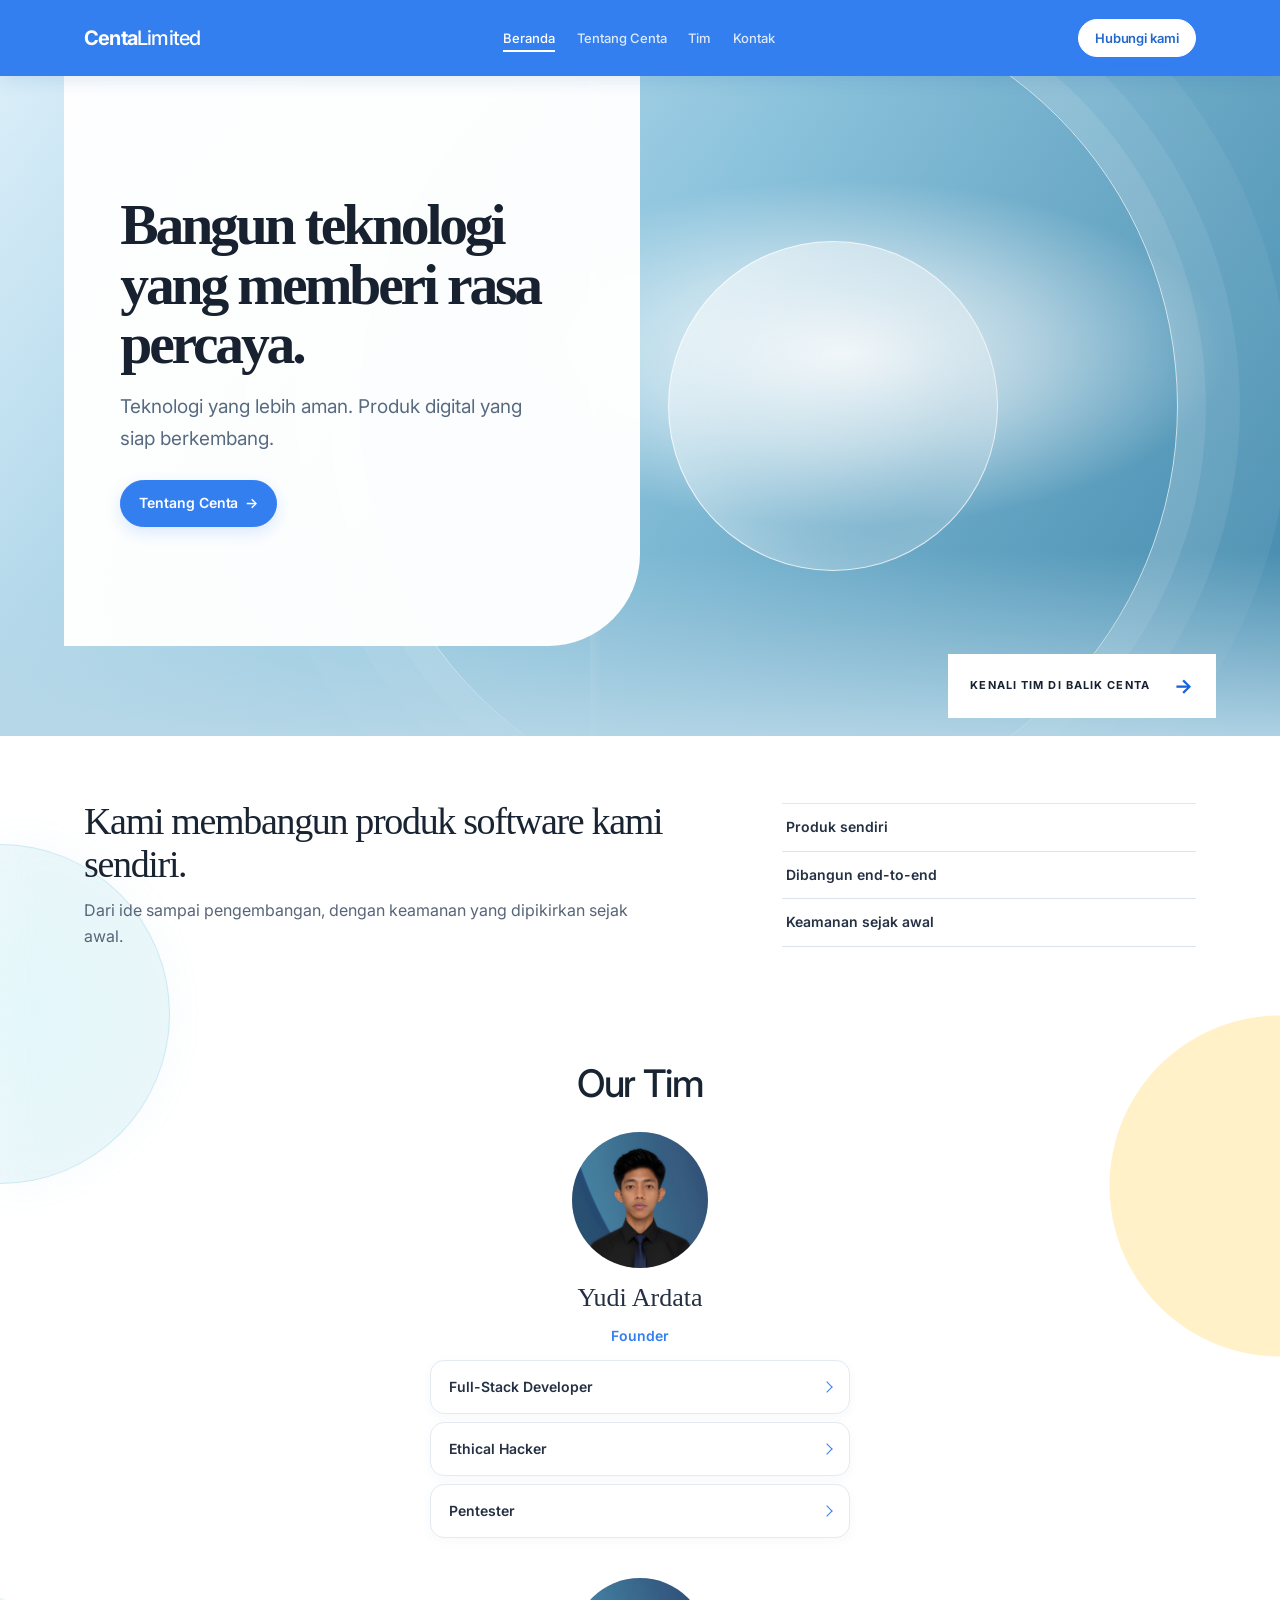
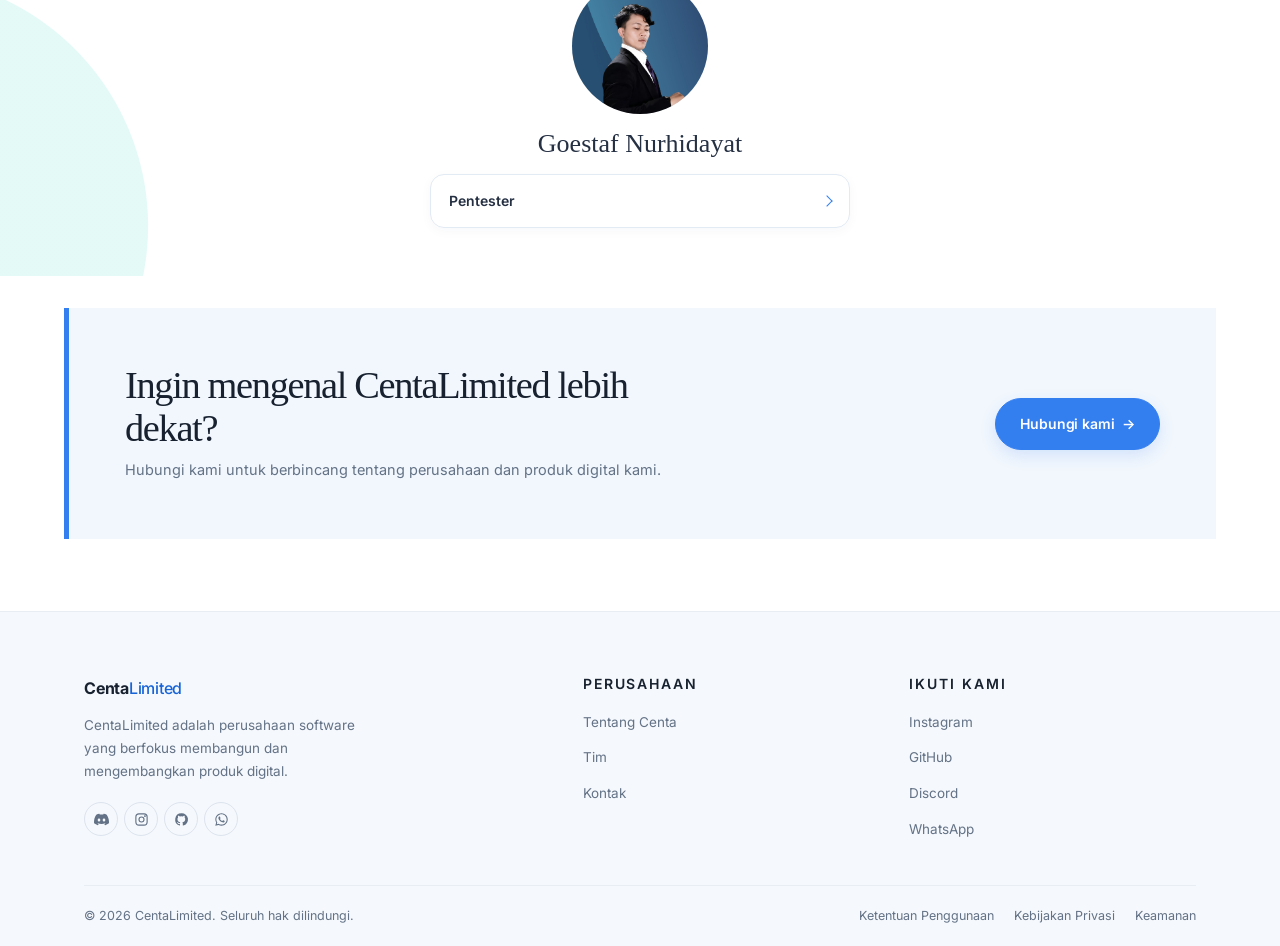
==== commit 68dae4d6: "Add files via upload" ====
--- a/index.html
+++ b/index.html
@@ -1,1973 +1,112 @@
 <!DOCTYPE html>
-<html lang="id">
-<head>
-<meta charset="UTF-8">
-<meta name="viewport" content="width=device-width, initial-scale=1, viewport-fit=cover">
-<meta name="theme-color" content="#030305">
-<meta name="description" content="Centa Limited — keamanan siber, pengembangan perangkat lunak, dan konsultasi digital.">
-<title>Centa Limited</title>
-
-<link rel="preconnect" href="https://fonts.googleapis.com">
-<link rel="preconnect" href="https://fonts.gstatic.com" crossorigin>
-<link href="https://fonts.googleapis.com/css2?family=Inter:wght@400;500;600;700;800&family=JetBrains+Mono:wght@400;500&display=swap" rel="stylesheet">
-
-<style>
-:root{
-  --accent:#4169E1;
-  --accent-bright:#5A7FEF;
-  --accent-line:rgba(65,105,225,0.28);
-  --accent-dim:rgba(65,105,225,0.09);
-
-  --bg:#030305;
-  --bg-alt:#050508;
-  --panel:#0a0b0e;
-  --panel-2:#0e0f13;
-
-  --border:#14151a;
-  --border-2:#1e2028;
-  --border-3:#2a2d38;
-
-  --text:#e9ebef;
-  --text-2:#c2c6cf;
-  --text-dim:#8b8f9a;
-  --text-faint:#5a5e68;
-  --text-ghost:#3a3d47;
-
-  --green:#34d399;
-
-  --radius:8px;
-  --radius-lg:12px;
-  --radius-pill:999px;
-
-  --maxw:1180px;
-  --gutter:28px;
-
-  --ease:cubic-bezier(.2,.6,.3,1);
-  --font-sans:'Inter',-apple-system,BlinkMacSystemFont,'Segoe UI',Roboto,sans-serif;
-  --font-mono:'JetBrains Mono',ui-monospace,monospace;
-}
-
-*,
-*::before,
-*::after{
-  margin:0;
-  padding:0;
-  box-sizing:border-box;
-}
-
-html{
-  scroll-behavior:smooth;
-  scroll-padding-top:90px;
-  -webkit-text-size-adjust:100%;
-}
-
-body{
-  background:var(--bg);
-  color:var(--text);
-  font-family:var(--font-sans);
-  font-size:15.5px;
-  line-height:1.6;
-  letter-spacing:-0.005em;
-  overflow-x:hidden;
-  -webkit-font-smoothing:antialiased;
-  -moz-osx-font-smoothing:grayscale;
-}
-
-body::before{
-  content:"";
-  position:fixed;
-  inset:0;
-  background-image:
-    linear-gradient(rgba(255,255,255,0.018) 1px, transparent 1px),
-    linear-gradient(90deg, rgba(255,255,255,0.018) 1px, transparent 1px);
-  background-size:80px 80px;
-  -webkit-mask-image:radial-gradient(ellipse 90% 55% at 50% 0%, #000 0%, transparent 70%);
-  mask-image:radial-gradient(ellipse 90% 55% at 50% 0%, #000 0%, transparent 70%);
-  pointer-events:none;
-  z-index:0;
-}
-
-a{color:inherit;text-decoration:none;}
-ul{list-style:none;}
-img{max-width:100%;display:block;height:auto;}
-button{font:inherit;color:inherit;background:none;border:none;cursor:pointer;}
-input,select,textarea{font:inherit;color:inherit;}
-
-::selection{background:var(--accent);color:#fff;}
-:focus-visible{outline:2px solid var(--accent-bright);outline-offset:3px;border-radius:4px;}
-
-::-webkit-scrollbar{width:10px;height:10px;}
-::-webkit-scrollbar-track{background:var(--bg);}
-::-webkit-scrollbar-thumb{background:var(--border-2);border-radius:6px;border:2px solid var(--bg);}
-::-webkit-scrollbar-thumb:hover{background:var(--border-3);}
-
-.wrap{
-  width:100%;
-  max-width:var(--maxw);
-  margin:0 auto;
-  padding:0 var(--gutter);
-  position:relative;
-}
-
-h1,h2,h3,h4{
-  font-weight:700;
-  line-height:1.2;
-  letter-spacing:-0.02em;
-  color:var(--text);
-}
-
-h1{font-size:clamp(34px,5.4vw,58px);letter-spacing:-0.03em;}
-h2{font-size:clamp(24px,3.4vw,36px);letter-spacing:-0.025em;}
-h3{font-size:17px;}
-
-p{color:var(--text-dim);}
-
-.section{
-  position:relative;
-  z-index:1;
-  padding:96px 0;
-}
-
-.section-alt{
-  background:var(--bg-alt);
-  border-top:1px solid var(--border);
-  border-bottom:1px solid var(--border);
-}
-
-.section-head{
-  max-width:640px;
-  margin-bottom:48px;
-}
-
-.section-head h2{
-  margin-bottom:12px;
-}
-
-.section-desc{
-  color:var(--text-dim);
-  font-size:15.5px;
-  line-height:1.7;
-  max-width:560px;
-}
-
-.announce{
-  position:relative;
-  z-index:60;
-  background:#08090c;
-  border-bottom:1px solid var(--border);
-  color:var(--text-dim);
-  font-size:13px;
-  text-align:center;
-  padding:9px 18px;
-  letter-spacing:0.005em;
-}
-
-.announce a{
-  color:var(--accent-bright);
-  text-decoration:underline;
-  text-underline-offset:3px;
-  font-weight:500;
-}
-
-.announce a:hover{color:#fff;}
-
-.site-header{
-  position:sticky;
-  top:0;
-  z-index:50;
-  background:rgba(3,3,5,0.78);
-  backdrop-filter:blur(14px);
-  -webkit-backdrop-filter:blur(14px);
-  border-bottom:1px solid var(--border);
-  transition:background .3s var(--ease), border-color .3s var(--ease);
-}
-
-.site-header.scrolled{
-  background:rgba(3,3,5,0.92);
-  border-bottom-color:var(--border-2);
-}
-
-.nav{
-  display:flex;
-  align-items:center;
-  justify-content:space-between;
-  height:68px;
-  max-width:var(--maxw);
-  margin:0 auto;
-  padding:0 var(--gutter);
-}
-
-.logo{
-  font-size:16px;
-  font-weight:700;
-  letter-spacing:-0.015em;
-  color:var(--text);
-  display:inline-flex;
-  align-items:baseline;
-  gap:1px;
-}
-
-.logo .dot{color:var(--accent);margin:0 1px;}
-.logo .muted{color:var(--text-dim);font-weight:500;margin-left:2px;}
-
-.nav-links{
-  display:flex;
-  align-items:center;
-  gap:26px;
-}
-
-.nav-links a{
-  font-size:13.5px;
-  color:var(--text-dim);
-  font-weight:500;
-  transition:color .2s var(--ease);
-  position:relative;
-}
-
-.nav-links a:hover{color:var(--text);}
-
-.nav-links a.active{color:var(--text);}
-
-.nav-links a.active::after{
-  content:"";
-  position:absolute;
-  left:0;
-  right:0;
-  bottom:-6px;
-  height:1px;
-  background:var(--accent);
-}
-
-.nav-actions{
-  display:flex;
-  align-items:center;
-  gap:14px;
-}
-
-.support-link{
-  font-size:13.5px;
-  color:var(--text-dim);
-  font-weight:500;
-  transition:color .2s var(--ease);
-}
-
-.support-link:hover{color:var(--text);}
-
-.burger{
-  display:none;
-  width:38px;
-  height:38px;
-  border:1px solid var(--border-2);
-  border-radius:6px;
-  align-items:center;
-  justify-content:center;
-  transition:border-color .2s var(--ease), background .2s var(--ease);
-}
-
-.burger:hover{
-  border-color:var(--accent-line);
-}
-
-.burger span{
-  position:relative;
-  display:block;
-  width:16px;
-  height:1.5px;
-  background:var(--text);
-  border-radius:2px;
-}
-
-.burger span::before,
-.burger span::after{
-  content:"";
-  position:absolute;
-  left:0;
-  width:16px;
-  height:1.5px;
-  background:var(--text);
-  border-radius:2px;
-  transition:transform .3s var(--ease), top .3s var(--ease);
-}
-
-.burger span::before{top:-5px;}
-.burger span::after{top:5px;}
-
-.burger.open span{background:transparent;}
-
-.burger.open span::before{top:0;transform:rotate(45deg);}
-.burger.open span::after{top:0;transform:rotate(-45deg);}
-
-.mobile-drawer{
-  position:fixed;
-  top:calc(68px + 38px);
-  left:0;
-  right:0;
-  background:var(--bg-alt);
-  border-bottom:1px solid var(--border);
-  padding:18px var(--gutter) 24px;
-  transform:translateY(-120%);
-  opacity:0;
-  visibility:hidden;
-  transition:transform .35s var(--ease), opacity .25s var(--ease), visibility .25s;
-  z-index:49;
-}
-
-.mobile-drawer.open{
-  transform:translateY(0);
-  opacity:1;
-  visibility:visible;
-}
-
-.mobile-drawer ul{
-  display:flex;
-  flex-direction:column;
-  gap:2px;
-  margin-bottom:16px;
-}
-
-.mobile-drawer a{
-  display:block;
-  padding:11px 10px;
-  font-size:14.5px;
-  font-weight:500;
-  color:var(--text-2);
-  border-radius:6px;
-  transition:background .2s var(--ease), color .2s var(--ease);
-}
-
-.mobile-drawer a:hover{
-  background:var(--accent-dim);
-  color:var(--text);
-}
-
-.mobile-drawer .drawer-cta{
-  display:flex;
-  flex-direction:column;
-  gap:8px;
-  padding-top:14px;
-  border-top:1px solid var(--border);
-}
-
-.btn{
-  display:inline-flex;
-  align-items:center;
-  justify-content:center;
-  gap:7px;
-  font-size:13.5px;
-  font-weight:600;
-  letter-spacing:-0.005em;
-  padding:10px 18px;
-  border-radius:6px;
-  border:1px solid transparent;
-  background:var(--accent);
-  color:#fff;
-  cursor:pointer;
-  white-space:nowrap;
-  transition:background .2s var(--ease), border-color .2s var(--ease), transform .2s var(--ease);
-}
-
-.btn:hover{
-  background:var(--accent-bright);
-  transform:translateY(-1px);
-}
-
-.btn:active{transform:translateY(0);}
-
-.btn svg{width:14px;height:14px;flex-shrink:0;}
-
-.btn-ghost{
-  background:transparent;
-  color:var(--text);
-  border:1px solid var(--border-2);
-}
-
-.btn-ghost:hover{
-  background:rgba(255,255,255,0.02);
-  border-color:var(--border-3);
-}
-
-.btn-sm{padding:8px 14px;font-size:13px;}
-.btn-lg{padding:12px 22px;font-size:14px;}
-.btn-block{width:100%;}
-
-.hero{
-  position:relative;
-  z-index:1;
-  padding:110px var(--gutter) 80px;
-  text-align:center;
-}
-
-.hero-inner{
-  max-width:var(--maxw);
-  margin:0 auto;
-}
-
-.hero-title{
-  font-size:clamp(34px,5.6vw,62px);
-  font-weight:700;
-  line-height:1.1;
-  letter-spacing:-0.035em;
-  max-width:860px;
-  margin:0 auto 20px;
-  min-height:2.3em;
-  display:flex;
-  align-items:center;
-  justify-content:center;
-  flex-wrap:wrap;
-}
-
-.cursor{
-  display:inline-block;
-  width:2px;
-  height:0.85em;
-  background:var(--accent-bright);
-  margin-left:3px;
-  vertical-align:-0.06em;
-  animation:cursorBlink 1s step-end infinite;
-}
-
-@keyframes cursorBlink{
-  0%,49%{opacity:1;}
-  50%,100%{opacity:0;}
-}
-
-.hero-sub{
-  max-width:580px;
-  margin:0 auto 32px;
-  color:var(--text-dim);
-  font-size:16px;
-  line-height:1.7;
-}
-
-.hero-ctas{
-  display:flex;
-  gap:10px;
-  justify-content:center;
-  flex-wrap:wrap;
-}
-
-.stats{
-  border-top:1px solid var(--border);
-  border-bottom:1px solid var(--border);
-  background:var(--bg-alt);
-  position:relative;
-  z-index:1;
-}
-
-.stats-grid{
-  display:grid;
-  grid-template-columns:repeat(4,1fr);
-}
-
-.stat{
-  padding:32px 22px;
-  text-align:center;
-  border-right:1px solid var(--border);
-  transition:background .25s var(--ease);
-}
-
-.stat:last-child{border-right:none;}
-
-.stat:hover{background:rgba(255,255,255,0.01);}
-
-.stat-value{
-  font-size:clamp(26px,2.8vw,34px);
-  font-weight:700;
-  letter-spacing:-0.03em;
-  color:var(--text);
-  line-height:1.1;
-  margin-bottom:4px;
-}
-
-.stat-value .suffix{
-  color:var(--accent-bright);
-  font-size:0.72em;
-  margin-left:1px;
-}
-
-.stat-label{
-  font-size:12.5px;
-  color:var(--text-faint);
-  font-weight:500;
-}
-
-.why-grid{
-  display:grid;
-  grid-template-columns:repeat(5,1fr);
-  gap:1px;
-  background:var(--border);
-  border:1px solid var(--border);
-  border-radius:var(--radius-lg);
-  overflow:hidden;
-}
-
-.why-card{
-  background:var(--panel);
-  padding:26px 22px;
-  display:flex;
-  flex-direction:column;
-  gap:10px;
-  min-height:190px;
-  transition:background .25s var(--ease);
-}
-
-.why-card:hover{background:var(--panel-2);}
-
-.why-icon{
-  width:32px;
-  height:32px;
-  color:var(--accent-bright);
-  margin-bottom:6px;
-}
-
-.why-card h3{
-  font-size:15px;
-  font-weight:600;
-}
-
-.why-card p{
-  font-size:13px;
-  color:var(--text-dim);
-  line-height:1.65;
-}
-
-.service-grid{
-  display:grid;
-  grid-template-columns:repeat(3,1fr);
-  gap:14px;
-}
-
-.service-card{
-  background:var(--panel);
-  border:1px solid var(--border);
-  border-radius:var(--radius-lg);
-  padding:26px 24px;
-  display:flex;
-  flex-direction:column;
-  gap:12px;
-  transition:border-color .25s var(--ease), background .25s var(--ease);
-}
-
-.service-card:hover{
-  border-color:var(--border-3);
-  background:var(--panel-2);
-}
-
-.service-icon{
-  width:36px;
-  height:36px;
-  border:1px solid var(--border-2);
-  border-radius:6px;
-  background:rgba(65,105,225,0.06);
-  display:flex;
-  align-items:center;
-  justify-content:center;
-  color:var(--accent-bright);
-  flex-shrink:0;
-}
-
-.service-icon svg{width:17px;height:17px;}
-
-.service-card h3{
-  font-size:16px;
-  font-weight:600;
-}
-
-.service-card p{
-  font-size:13.5px;
-  color:var(--text-dim);
-  line-height:1.7;
-  flex-grow:1;
-}
-
-.service-link{
-  display:inline-flex;
-  align-items:center;
-  gap:5px;
-  font-size:13px;
-  font-weight:500;
-  color:var(--accent-bright);
-  margin-top:4px;
-}
-
-.service-link svg{
-  width:13px;
-  height:13px;
-  transition:transform .25s var(--ease);
-}
-
-.service-card:hover .service-link svg{transform:translateX(3px);}
-
-.process-list{
-  display:grid;
-  grid-template-columns:repeat(4,1fr);
-  border-top:1px solid var(--border);
-}
-
-.process-step{
-  padding:32px 24px 36px;
-  border-right:1px solid var(--border);
-  border-bottom:1px solid var(--border);
-  transition:background .25s var(--ease);
-}
-
-.process-step:first-child{border-left:1px solid var(--border);}
-
-.process-step:hover{background:rgba(255,255,255,0.01);}
-
-.process-num{
-  font-family:var(--font-mono);
-  font-size:11.5px;
-  color:var(--accent-bright);
-  letter-spacing:0.08em;
-  margin-bottom:16px;
-  display:block;
-}
-
-.process-step h3{
-  font-size:15.5px;
-  font-weight:600;
-  margin-bottom:8px;
-}
-
-.process-step p{
-  font-size:13px;
-  color:var(--text-dim);
-  line-height:1.7;
-}
-
-.team-grid{
-  display:grid;
-  grid-template-columns:repeat(2,1fr);
-  gap:16px;
-  max-width:720px;
-  margin:0 auto;
-}
-
-.team-card{
-  background:var(--panel);
-  border:1px solid var(--border);
-  border-radius:var(--radius-lg);
-  padding:20px;
-  display:flex;
-  flex-direction:column;
-  gap:14px;
-  transition:border-color .25s var(--ease);
-}
-
-.team-card:hover{border-color:var(--border-3);}
-
-.team-photo{
-  width:100%;
-  aspect-ratio:1/1;
-  border-radius:6px;
-  background:var(--panel-2);
-  border:1px solid var(--border);
-  overflow:hidden;
-  position:relative;
-}
-
-.team-photo img{
-  width:100%;
-  height:100%;
-  object-fit:cover;
-}
-
-.team-photo .placeholder{
-  position:absolute;
-  inset:0;
-  display:flex;
-  align-items:center;
-  justify-content:center;
-  color:var(--text-ghost);
-  font-family:var(--font-mono);
-  font-size:14px;
-  letter-spacing:0.1em;
-}
-
-.team-info{
-  display:flex;
-  flex-direction:column;
-  gap:3px;
-}
-
-.team-role{
-  font-size:11px;
-  color:var(--accent-bright);
-  font-weight:600;
-  letter-spacing:0.1em;
-  text-transform:uppercase;
-}
-
-.team-card h3{
-  font-size:17px;
-  font-weight:600;
-}
-
-.team-card p{
-  font-size:13.5px;
-  color:var(--text-dim);
-  line-height:1.65;
-  flex-grow:1;
-}
-
-.testi-grid{
-  display:grid;
-  grid-template-columns:repeat(3,1fr);
-  gap:14px;
-}
-
-.testi-card{
-  background:var(--panel);
-  border:1px solid var(--border);
-  border-radius:var(--radius-lg);
-  padding:24px 22px;
-  display:flex;
-  flex-direction:column;
-  gap:16px;
-  transition:border-color .25s var(--ease);
-}
-
-.testi-card:hover{border-color:var(--border-3);}
-
-.testi-stars{
-  display:flex;
-  gap:2px;
-  color:var(--accent-bright);
-}
-
-.testi-stars svg{width:12px;height:12px;}
-
-.testi-quote{
-  font-size:14px;
-  color:var(--text-2);
-  line-height:1.75;
-  flex-grow:1;
-}
-
-.testi-person{
-  display:flex;
-  align-items:center;
-  gap:10px;
-  padding-top:16px;
-  border-top:1px solid var(--border);
-}
-
-.testi-avatar{
-  width:32px;
-  height:32px;
-  border-radius:50%;
-  background:var(--border-2);
-  display:flex;
-  align-items:center;
-  justify-content:center;
-  font-size:12px;
-  font-weight:600;
-  color:var(--text-2);
-  flex-shrink:0;
-}
-
-.testi-meta{
-  display:flex;
-  flex-direction:column;
-  gap:1px;
-}
-
-.testi-name{
-  font-size:13.5px;
-  font-weight:600;
-  color:var(--text);
-}
-
-.testi-role{
-  font-size:12px;
-  color:var(--text-faint);
-}
-
-.faq-list{
-  border-top:1px solid var(--border);
-  max-width:780px;
-  margin:0 auto;
-}
-
-.faq-item{border-bottom:1px solid var(--border);}
-
-.faq-q{
-  width:100%;
-  display:flex;
-  align-items:center;
-  justify-content:space-between;
-  gap:20px;
-  padding:20px 2px;
-  text-align:left;
-  font-size:15px;
-  font-weight:500;
-  color:var(--text);
-  transition:color .2s var(--ease);
-}
-
-.faq-q:hover{color:var(--accent-bright);}
-
-.faq-q .plus{
-  position:relative;
-  width:18px;
-  height:18px;
-  flex-shrink:0;
-}
-
-.faq-q .plus::before,
-.faq-q .plus::after{
-  content:"";
-  position:absolute;
-  top:50%;
-  left:50%;
-  background:var(--text-dim);
-  border-radius:2px;
-  transition:transform .3s var(--ease), background .3s var(--ease);
-}
-
-.faq-q .plus::before{
-  width:10px;
-  height:1.5px;
-  transform:translate(-50%,-50%);
-}
-
-.faq-q .plus::after{
-  width:1.5px;
-  height:10px;
-  transform:translate(-50%,-50%);
-}
-
-.faq-item.open .faq-q{color:var(--text);}
-
-.faq-item.open .faq-q .plus::before,
-.faq-item.open .faq-q .plus::after{
-  background:var(--accent-bright);
-}
-
-.faq-item.open .faq-q .plus::after{
-  transform:translate(-50%,-50%) rotate(90deg);
-}
-
-.faq-a{
-  max-height:0;
-  overflow:hidden;
-  transition:max-height .35s var(--ease);
-}
-
-.faq-a-inner{
-  padding:0 2px 20px;
-  font-size:14px;
-  color:var(--text-dim);
-  line-height:1.75;
-  max-width:640px;
-}
-
-.contact-wrap{
-  display:grid;
-  grid-template-columns:1.1fr 0.9fr;
-  border:1px solid var(--border);
-  background:var(--panel);
-  border-radius:var(--radius-lg);
-  overflow:hidden;
-}
-
-.contact-form{
-  padding:32px;
-  border-right:1px solid var(--border);
-  display:flex;
-  flex-direction:column;
-  gap:16px;
-}
-
-.form-row{
-  display:grid;
-  grid-template-columns:1fr 1fr;
-  gap:12px;
-}
-
-.form-field{
-  display:flex;
-  flex-direction:column;
-  gap:6px;
-}
-
-.form-field label{
-  font-size:12px;
-  font-weight:600;
-  color:var(--text-2);
-}
-
-.form-field .req{color:var(--accent-bright);}
-
-.form-field input,
-.form-field select,
-.form-field textarea{
-  width:100%;
-  border:1px solid var(--border-2);
-  background:#08090c;
-  color:var(--text);
-  border-radius:6px;
-  padding:11px 13px;
-  font-size:14px;
-  outline:none;
-  transition:border-color .2s var(--ease), box-shadow .2s var(--ease);
-  resize:vertical;
-}
-
-.form-field input::placeholder,
-.form-field textarea::placeholder{color:var(--text-ghost);}
-
-.form-field input:hover,
-.form-field select:hover,
-.form-field textarea:hover{border-color:var(--border-3);}
-
-.form-field input:focus,
-.form-field select:focus,
-.form-field textarea:focus{
-  border-color:var(--accent);
-  box-shadow:0 0 0 3px var(--accent-dim);
-}
-
-.form-field select{
-  appearance:none;
-  -webkit-appearance:none;
-  background-image:url("data:image/svg+xml,%3Csvg xmlns='http://www.w3.org/2000/svg' viewBox='0 0 24 24' fill='none' stroke='%235a5e68' stroke-width='2'%3E%3Cpath d='M6 9l6 6 6-6'/%3E%3C/svg%3E");
-  background-repeat:no-repeat;
-  background-position:right 12px center;
-  background-size:14px;
-  padding-right:36px;
-  cursor:pointer;
-}
-
-.form-actions{
-  display:flex;
-  align-items:center;
-  justify-content:space-between;
-  gap:14px;
-  margin-top:2px;
-  flex-wrap:wrap;
-}
-
-.form-note{
-  font-size:12px;
-  color:var(--text-faint);
-}
-
-.contact-side{
-  position:relative;
-  overflow:hidden;
-  background:#07080b;
-  display:flex;
-}
-
-.contact-side::after{
-  content:"";
-  position:absolute;
-  width:420px;
-  height:420px;
-  right:-200px;
-  bottom:-220px;
-  background:radial-gradient(circle, var(--accent), transparent 65%);
-  opacity:0.10;
-  filter:blur(30px);
-  pointer-events:none;
-}
-
-.contact-side-inner{
-  position:relative;
-  z-index:2;
-  padding:40px 36px;
-  width:100%;
-  display:flex;
-  flex-direction:column;
-  justify-content:center;
-  gap:16px;
-}
-
-.contact-side h3{
-  font-size:clamp(20px,2.2vw,26px);
-  line-height:1.25;
-  letter-spacing:-0.02em;
-  max-width:340px;
-}
-
-.contact-side p{
-  font-size:14px;
-  line-height:1.7;
-  color:var(--text-dim);
-  max-width:360px;
-}
-
-.contact-info{
-  display:flex;
-  flex-direction:column;
-  gap:10px;
-  margin-top:12px;
-  padding-top:20px;
-  border-top:1px solid var(--border);
-}
-
-.contact-info-item{
-  display:flex;
-  align-items:center;
-  gap:10px;
-  font-size:13.5px;
-  color:var(--text-dim);
-  transition:color .2s var(--ease);
-}
-
-a.contact-info-item:hover{color:var(--text);}
-
-.contact-info-item svg{
-  width:15px;
-  height:15px;
-  color:var(--accent-bright);
-  flex-shrink:0;
-}
-
-.cta-banner{
-  position:relative;
-  z-index:1;
-  padding:0 var(--gutter);
-  margin:40px 0;
-}
-
-.cta-inner{
-  max-width:var(--maxw);
-  margin:0 auto;
-  background:#07080b;
-  border:1px solid var(--border);
-  border-radius:var(--radius-lg);
-  padding:44px 40px;
-  display:flex;
-  align-items:center;
-  justify-content:space-between;
-  gap:28px;
-  flex-wrap:wrap;
-  position:relative;
-  overflow:hidden;
-}
-
-.cta-inner::after{
-  content:"";
-  position:absolute;
-  width:400px;
-  height:400px;
-  right:-160px;
-  top:-140px;
-  background:radial-gradient(circle, var(--accent), transparent 65%);
-  opacity:0.10;
-  filter:blur(30px);
-  pointer-events:none;
-}
-
-.cta-content{
-  position:relative;
-  z-index:1;
-  max-width:540px;
-}
-
-.cta-content h2{
-  font-size:clamp(22px,2.6vw,28px);
-  margin-bottom:8px;
-}
-
-.cta-content p{
-  color:var(--text-dim);
-  font-size:14.5px;
-  line-height:1.7;
-}
-
-.cta-actions{
-  position:relative;
-  z-index:1;
-  display:flex;
-  gap:10px;
-  flex-wrap:wrap;
-}
-
-.site-footer{
-  position:relative;
-  z-index:1;
-  background:var(--bg-alt);
-  border-top:1px solid var(--border);
-}
-
-.footer-top{
-  display:grid;
-  grid-template-columns:1.6fr 1fr 1fr 1fr;
-  gap:40px;
-  padding:64px 0 44px;
-}
-
-.footer-brand{max-width:300px;}
-
-.footer-brand .logo{margin-bottom:12px;}
-
-.footer-brand p{
-  color:var(--text-dim);
-  font-size:13.5px;
-  line-height:1.7;
-  margin-bottom:20px;
-}
-
-.socials{
-  display:flex;
-  gap:6px;
-}
-
-.socials a{
-  width:34px;
-  height:34px;
-  border:1px solid var(--border-2);
-  border-radius:6px;
-  display:flex;
-  align-items:center;
-  justify-content:center;
-  color:var(--text-dim);
-  transition:all .2s var(--ease);
-}
-
-.socials a:hover{
-  color:var(--accent-bright);
-  border-color:var(--accent-line);
-  background:var(--accent-dim);
-}
-
-.socials svg{width:15px;height:15px;}
-
-.footer-col h4{
-  font-size:12px;
-  font-weight:600;
-  letter-spacing:0.14em;
-  text-transform:uppercase;
-  color:var(--text-faint);
-  margin-bottom:16px;
-}
-
-.footer-col ul{
-  display:flex;
-  flex-direction:column;
-  gap:10px;
-}
-
-.footer-col a{
-  font-size:13.5px;
-  color:var(--text-dim);
-  transition:color .2s var(--ease);
-}
-
-.footer-col a:hover{color:var(--accent-bright);}
-
-.footer-bottom{
-  border-top:1px solid var(--border);
-  padding:20px 0;
-  display:flex;
-  align-items:center;
-  justify-content:space-between;
-  gap:14px;
-  flex-wrap:wrap;
-}
-
-.footer-bottom p{
-  font-size:12.5px;
-  color:var(--text-faint);
-}
-
-.footer-bottom .legal{
-  display:flex;
-  gap:20px;
-  flex-wrap:wrap;
-}
-
-.footer-bottom .legal a{
-  font-size:12.5px;
-  color:var(--text-faint);
-  transition:color .2s var(--ease);
-}
-
-.footer-bottom .legal a:hover{color:var(--accent-bright);}
-
-.cookie{
-  position:fixed;
-  bottom:18px;
-  left:18px;
-  right:18px;
-  z-index:100;
-  max-width:500px;
-  margin:0 auto;
-  background:#0a0b0e;
-  border:1px solid var(--border-2);
-  border-radius:var(--radius-lg);
-  padding:16px 18px;
-  display:flex;
-  align-items:center;
-  gap:14px;
-  box-shadow:0 16px 40px rgba(0,0,0,0.5);
-  transform:translateY(160%);
-  opacity:0;
-  transition:transform .5s var(--ease), opacity .35s var(--ease);
-}
-
-.cookie.show{
-  transform:translateY(0);
-  opacity:1;
-}
-
-.cookie p{
-  font-size:12.5px;
-  color:var(--text-dim);
-  line-height:1.6;
-  flex:1;
-}
-
-.cookie p a{
-  color:var(--accent-bright);
-  text-decoration:underline;
-  text-underline-offset:2px;
-}
-
-.to-top{
-  position:fixed;
-  bottom:22px;
-  right:22px;
-  z-index:90;
-  width:40px;
-  height:40px;
-  border-radius:6px;
-  background:var(--panel-2);
-  border:1px solid var(--border-2);
-  color:var(--text-dim);
-  display:flex;
-  align-items:center;
-  justify-content:center;
-  opacity:0;
-  visibility:hidden;
-  transform:translateY(10px);
-  transition:all .3s var(--ease);
-}
-
-.to-top.visible{
-  opacity:1;
-  visibility:visible;
-  transform:translateY(0);
-}
-
-.to-top:hover{
-  color:var(--accent-bright);
-  border-color:var(--accent-line);
-}
-
-.to-top svg{width:15px;height:15px;}
-
-.reveal{
-  opacity:0;
-  transform:translateY(16px);
-  transition:opacity .7s var(--ease), transform .7s var(--ease);
-}
-
-.reveal.visible{
-  opacity:1;
-  transform:translateY(0);
-}
-
-.reveal-delay-1{transition-delay:.06s;}
-.reveal-delay-2{transition-delay:.12s;}
-.reveal-delay-3{transition-delay:.18s;}
-.reveal-delay-4{transition-delay:.24s;}
-
-@media (max-width:1024px){
-  .why-grid{grid-template-columns:repeat(3,1fr);}
-  .service-grid{grid-template-columns:repeat(2,1fr);}
-  .process-list{grid-template-columns:repeat(2,1fr);}
-  .process-step:nth-child(2){border-right:1px solid var(--border);}
-  .testi-grid{grid-template-columns:repeat(2,1fr);}
-  .footer-top{grid-template-columns:1.4fr 1fr 1fr;gap:32px;}
-  .footer-brand{grid-column:1 / -1;max-width:100%;}
-}
-
-@media (max-width:900px){
-  .nav-links{display:none;}
-  .burger{display:inline-flex;}
-  .support-link{display:none;}
-
-  .stats-grid{grid-template-columns:repeat(2,1fr);}
-  .stat:nth-child(2){border-right:none;}
-  .stat:nth-child(1),
-  .stat:nth-child(2){border-bottom:1px solid var(--border);}
-
-  .contact-wrap{grid-template-columns:1fr;}
-  .contact-form{border-right:none;border-bottom:1px solid var(--border);}
-
-  .team-grid{grid-template-columns:1fr;max-width:400px;}
-}
-
-@media (max-width:720px){
-  :root{--gutter:20px;}
-
-  .section{padding:72px 0;}
-  .section-head{margin-bottom:36px;}
-
-  .hero{padding:80px var(--gutter) 60px;}
-
-  .why-grid{grid-template-columns:repeat(2,1fr);}
-  .why-card{min-height:auto;padding:22px 18px;}
-
-  .service-grid{grid-template-columns:1fr;}
-
-  .process-list{grid-template-columns:1fr;}
-  .process-step{border-right:1px solid var(--border);}
-
-  .testi-grid{grid-template-columns:1fr;}
-
-  .form-row{grid-template-columns:1fr;}
-
-  .contact-form{padding:24px 20px;}
-  .contact-side-inner{padding:32px 24px;}
-
-  .footer-top{grid-template-columns:1fr 1fr;gap:28px;padding:48px 0 36px;}
-  .footer-brand{grid-column:1 / -1;}
-
-  .footer-bottom{flex-direction:column;align-items:flex-start;gap:10px;}
-
-  .cta-inner{padding:32px 22px;flex-direction:column;align-items:flex-start;}
-}
-
-@media (max-width:520px){
-  .why-grid{grid-template-columns:1fr;}
-  .stats-grid{grid-template-columns:1fr;}
-  .stat{border-right:none;border-bottom:1px solid var(--border);padding:24px 18px;}
-  .stat:last-child{border-bottom:none;}
-  .footer-top{grid-template-columns:1fr;}
-
-  .hero-title{font-size:clamp(28px,8vw,40px);min-height:3.2em;}
-  .hero-ctas{flex-direction:column;align-items:stretch;}
-  .hero-ctas .btn{width:100%;}
-
-  .cookie{flex-direction:column;align-items:stretch;}
-  .cookie button{width:100%;}
-}
-
-@media (prefers-reduced-motion: reduce){
-  html{scroll-behavior:auto;}
-
-  *,
-  *::before,
-  *::after{
-    animation-duration:0.001ms !important;
-    animation-iteration-count:1 !important;
-    transition-duration:0.001ms !important;
-  }
-
-  .reveal{opacity:1;transform:none;}
-}
-</style>
-</head>
-<body>
-
-<div class="announce">
-  Konsultasi keamanan siber dan pengembangan produk untuk Q1 2026 telah dibuka —
-  <a href="#involved">hubungi tim kami</a>
-</div>
-
+<html lang="id"><head>
+  <meta charset="UTF-8"><meta name="viewport" content="width=device-width, initial-scale=1, viewport-fit=cover"><meta name="theme-color" content="#347ff0">
+  <meta name="description" content="CentaLimited adalah perusahaan software yang membangun produk digital. Kenali perusahaan dan tim kami."><title>CentaLimited — Perusahaan Software</title>
+  <link rel="preconnect" href="https://fonts.googleapis.com"><link rel="preconnect" href="https://fonts.gstatic.com" crossorigin><link href="https://fonts.googleapis.com/css2?family=Inter:wght@400;500;600;700;800&family=JetBrains+Mono:wght@400;500&display=swap" rel="stylesheet"><link rel="stylesheet" href="styles.css">
+</head><body>
 <header class="site-header" id="siteHeader">
   <nav class="nav" aria-label="Navigasi utama">
-    <a href="#top" class="logo" aria-label="Centa Limited">
-      Centa<span class="dot">.</span><span class="muted">Limited</span>
-    </a>
-
-    <ul class="nav-links" id="navLinks">
-      <li><a href="#why">Kenapa Centa</a></li>
-      <li><a href="#services">Layanan</a></li>
-      <li><a href="#process">Proses</a></li>
-      <li><a href="#team">Tim</a></li>
-      <li><a href="#faq">FAQ</a></li>
-    </ul>
-
-    <div class="nav-actions">
-      <a href="#involved" class="support-link">Kontak</a>
-      <a href="#involved" class="btn btn-sm">Kerja sama</a>
-      <button class="burger" id="burger" aria-label="Buka menu" aria-expanded="false">
-        <span></span>
-      </button>
-    </div>
+    <a href="index.html" class="logo" aria-label="CentaLimited">Centa<span class="muted">Limited</span></a>
+    <ul class="nav-links" id="navLinks"><li><a href="index.html" class="active" aria-current="page">Beranda</a></li><li><a href="why.html">Tentang Centa</a></li><li><a href="team.html">Tim</a></li><li><a href="contact.html">Kontak</a></li></ul>
+    <div class="nav-actions"><a href="contact.html" class="btn btn-sm nav-contact">Hubungi kami</a><button class="burger" id="burger" type="button" aria-label="Buka menu" aria-expanded="false" aria-controls="mobileDrawer"><span></span></button></div>
   </nav>
 </header>
-
-<div class="mobile-drawer" id="mobileDrawer">
-  <ul>
-    <li><a href="#why">Kenapa Centa</a></li>
-    <li><a href="#services">Layanan</a></li>
-    <li><a href="#process">Proses</a></li>
-    <li><a href="#team">Tim</a></li>
-    <li><a href="#testimonials">Testimoni</a></li>
-    <li><a href="#faq">FAQ</a></li>
-  </ul>
-  <div class="drawer-cta">
-    <a href="#involved" class="btn btn-block">Mulai proyek</a>
-    <a href="https://wa.me/6287867738173" target="_blank" rel="noopener noreferrer" class="btn btn-ghost btn-block">Chat WhatsApp</a>
+<div class="mobile-drawer" id="mobileDrawer"><ul><li><a href="index.html" aria-current="page">Beranda</a></li><li><a href="why.html">Tentang Centa</a></li><li><a href="team.html">Tim</a></li><li><a href="contact.html">Kontak</a></li></ul><div class="drawer-cta"><a href="https://wa.me/6287867738173" target="_blank" rel="noopener noreferrer" class="btn btn-ghost btn-block">Hubungi kami</a></div></div>
+<main class="page-main home-page" id="top">
+  <section class="hero home-hero">
+    <div class="hero-backdrop" aria-hidden="true"></div>
+    <div class="hero-inner">
+      <div class="hero-copy">
+        <h1 class="hero-title">Bangun teknologi yang memberi rasa percaya.</h1>
+        <p class="hero-lead">Teknologi yang lebih aman. Produk digital yang siap berkembang.</p>
+        <div class="hero-ctas">
+          <a href="why.html" class="btn btn-lg">Tentang Centa <span aria-hidden="true">&rarr;</span></a>
+        </div>
+      </div>
+      <a class="hero-caption" href="#our-team"><span>KENALI TIM DI BALIK CENTA</span><span aria-hidden="true">&rarr;</span></a>
+    </div>
+  </section>
+  <div class="home-intro-team">
+    <section class="home-intro" aria-labelledby="home-intro-title">
+      <div class="wrap home-intro-inner">
+        <div class="home-intro-copy">
+          <h2 id="home-intro-title">Kami membangun produk software kami sendiri.</h2>
+          <p>Dari ide sampai pengembangan, dengan keamanan yang dipikirkan sejak awal.</p>
+        </div>
+        <ul class="home-intro-points">
+          <li>Produk sendiri</li>
+          <li>Dibangun end-to-end</li>
+          <li>Keamanan sejak awal</li>
+        </ul>
+      </div>
+    </section>
+    <section class="home-stories section home-team-preview" id="our-team">
+      <div class="wrap">
+        <div class="section-head story-heading">
+          <h2>Our Tim</h2>
+        </div>
+        <div class="home-team-list">
+          <article class="home-person">
+            <span class="home-person-photo"><img src="yudiardata.jpg" alt="Yudi Ardata" loading="lazy"></span>
+            <span class="home-person-name">Yudi Ardata</span>
+            <span class="home-person-role">Founder</span>
+            <div class="home-person-skills">
+              <details class="home-person-details">
+                <summary>Full-Stack Developer</summary>
+                <div class="home-person-bio">
+                  <p>Membangun aplikasi dari frontend hingga backend, termasuk tooling sesuai kebutuhan produk.</p>
+                </div>
+              </details>
+              <details class="home-person-details">
+                <summary>Ethical Hacker</summary>
+                <div class="home-person-bio">
+                  <p>Menguji keamanan sistem secara etis dan berizin, lalu membantu menyampaikan temuan secara bertanggung jawab.</p>
+                </div>
+              </details>
+              <details class="home-person-details">
+                <summary>Pentester</summary>
+                <div class="home-person-bio">
+                  <p>Melakukan pengujian keamanan yang berizin dan mengembangkan tooling untuk riset serta analisis malware.</p>
+                </div>
+              </details>
+            </div>
+          </article>
+          <article class="home-person">
+            <span class="home-person-photo"><img src="goestaf.jpg" alt="Goestaf Nurhidayat" loading="lazy"></span>
+            <span class="home-person-name">Goestaf Nurhidayat</span>
+            <div class="home-person-skills">
+              <details class="home-person-details">
+                <summary>Pentester</summary>
+                <div class="home-person-bio">
+                  <p>Berfokus pada penetration testing dan pengujian keamanan yang terstruktur serta berizin.</p>
+                </div>
+              </details>
+            </div>
+          </article>
+        </div>
+      </div>
+    </section>
   </div>
-</div>
-
-<main id="top">
-
-  <section class="hero">
-    <div class="hero-inner">
-      <h1 class="hero-title">
-        <span id="typed-heading"></span><span class="cursor" id="cursor" aria-hidden="true"></span>
-      </h1>
-      <p class="hero-sub">
-        Centa Limited membangun sistem digital yang aman, andal, dan skalabel — dari
-        penetration testing dan audit keamanan hingga pengembangan perangkat lunak,
-        web, aplikasi, dan game.
-      </p>
-      <div class="hero-ctas">
-        <a href="#services" class="btn btn-lg">
-          Lihat layanan
-          <svg viewBox="0 0 24 24" fill="none" stroke="currentColor" stroke-width="2.2" stroke-linecap="round" stroke-linejoin="round">
-            <path d="M5 12h13"/>
-            <path d="m13 6 6 6-6 6"/>
-          </svg>
-        </a>
-        <a href="#involved" class="btn btn-ghost btn-lg">Jadwalkan konsultasi</a>
+  <section class="cta-banner">
+    <div class="cta-inner">
+      <div class="cta-content">
+        <h2>Ingin mengenal CentaLimited lebih dekat?</h2>
+        <p>Hubungi kami untuk berbincang tentang perusahaan dan produk digital kami.</p>
+      </div>
+      <div class="cta-actions">
+        <a href="contact.html" class="btn btn-lg">Hubungi kami <span aria-hidden="true">&rarr;</span></a>
       </div>
     </div>
   </section>
-
-  <section class="stats" aria-label="Statistik">
-    <div class="wrap">
-      <div class="stats-grid">
-        <div class="stat">
-          <div class="stat-value"><span class="counter" data-target="120">0</span><span class="suffix">+</span></div>
-          <div class="stat-label">Proyek dikerjakan</div>
-        </div>
-        <div class="stat">
-          <div class="stat-value"><span class="counter" data-target="48">0</span><span class="suffix">+</span></div>
-          <div class="stat-label">Klien aktif</div>
-        </div>
-        <div class="stat">
-          <div class="stat-value"><span class="counter" data-target="12">0</span><span class="suffix">+</span></div>
-          <div class="stat-label">Negara jangkauan</div>
-        </div>
-        <div class="stat">
-          <div class="stat-value"><span class="counter" data-target="99">0</span><span class="suffix">.9%</span></div>
-          <div class="stat-label">Uptime rata-rata</div>
-        </div>
-      </div>
-    </div>
-  </section>
-
-  <section class="section section-alt" id="why">
-    <div class="wrap">
-      <div class="section-head">
-        <h2>Dibangun untuk keamanan, dirancang untuk tumbuh.</h2>
-        <p class="section-desc">
-          Kami menggabungkan disiplin engineering, praktik keamanan modern, dan
-          pemahaman terhadap kebutuhan bisnis nyata. Setiap produk dirancang untuk
-          bertahan lama dan tumbuh bersama Anda.
-        </p>
-      </div>
-
-      <div class="why-grid">
-        <article class="why-card reveal">
-          <svg class="why-icon" viewBox="0 0 24 24" fill="none" stroke="currentColor" stroke-width="1.6" stroke-linecap="round" stroke-linejoin="round">
-            <path d="M13 2 4 14h6l-1 8 9-12h-6l1-8Z"/>
-          </svg>
-          <h3>Inovatif</h3>
-          <p>Mengadopsi teknologi modern dan pendekatan engineering terkini untuk solusi yang relevan.</p>
-        </article>
-
-        <article class="why-card reveal reveal-delay-1">
-          <svg class="why-icon" viewBox="0 0 24 24" fill="none" stroke="currentColor" stroke-width="1.6" stroke-linecap="round" stroke-linejoin="round">
-            <rect x="3" y="3" width="7" height="7" rx="1.4"/>
-            <rect x="14" y="3" width="7" height="7" rx="1.4"/>
-            <rect x="3" y="14" width="7" height="7" rx="1.4"/>
-            <rect x="14" y="14" width="7" height="7" rx="1.4"/>
-          </svg>
-          <h3>Andal</h3>
-          <p>Produk dibangun dengan standar tinggi, pengujian berlapis, dan perhatian pada detail.</p>
-        </article>
-
-        <article class="why-card reveal reveal-delay-2">
-          <svg class="why-icon" viewBox="0 0 24 24" fill="none" stroke="currentColor" stroke-width="1.6" stroke-linecap="round" stroke-linejoin="round">
-            <path d="M12 3 4 6v6c0 5 3.5 8 8 9 4.5-1 8-4 8-9V6l-8-3Z"/>
-            <path d="m9 12 2 2 4-4"/>
-          </svg>
-          <h3>Keamanan Berlapis</h3>
-          <p>Keamanan diterapkan sejak tahap arsitektur, bukan ditambahkan sebagai pelengkap.</p>
-        </article>
-
-        <article class="why-card reveal reveal-delay-3">
-          <svg class="why-icon" viewBox="0 0 24 24" fill="none" stroke="currentColor" stroke-width="1.6" stroke-linecap="round" stroke-linejoin="round">
-            <path d="M7 18a5 5 0 0 1-1-9.9A6 6 0 0 1 17.5 8 4.5 4.5 0 0 1 17 17H7Z"/>
-          </svg>
-          <h3>Skalabel</h3>
-          <p>Arsitektur yang tumbuh bersama tim, pengguna, dan kebutuhan bisnis tanpa dibangun ulang.</p>
-        </article>
-
-        <article class="why-card reveal reveal-delay-4">
-          <svg class="why-icon" viewBox="0 0 24 24" fill="none" stroke="currentColor" stroke-width="1.6" stroke-linecap="round" stroke-linejoin="round">
-            <circle cx="12" cy="8" r="4"/>
-            <path d="M4 21v-1a6 6 0 0 1 6-6h4a6 6 0 0 1 6 6v1"/>
-          </svg>
-          <h3>Kolaboratif</h3>
-          <p>Komunikasi terbuka, transparan, dan berorientasi hasil nyata di setiap tahap.</p>
-        </article>
-      </div>
-    </div>
-  </section>
-
-  <section class="section" id="services">
-    <div class="wrap">
-      <div class="section-head">
-        <h2>Solusi lengkap dari keamanan hingga produk digital.</h2>
-        <p class="section-desc">
-          Mulai dari audit keamanan, penetration testing, pengembangan perangkat
-          lunak kustom, hingga konsultasi teknologi jangka panjang.
-        </p>
-      </div>
-
-      <div class="service-grid">
-        <article class="service-card reveal">
-          <div class="service-icon">
-            <svg viewBox="0 0 24 24" fill="none" stroke="currentColor" stroke-width="1.7" stroke-linecap="round" stroke-linejoin="round">
-              <path d="M12 3 4 6v6c0 5 3.5 8.4 8 9.6 4.5-1.2 8-4.6 8-9.6V6l-8-3Z"/>
-              <path d="M12 8v4"/>
-              <circle cx="12" cy="15.5" r="0.5" fill="currentColor"/>
-            </svg>
-          </div>
-          <h3>Keamanan Siber</h3>
-          <p>Penilaian risiko, audit keamanan, hardening infrastruktur, dan strategi pertahanan menyeluruh untuk melindungi sistem serta aset digital Anda.</p>
-          <a href="#involved" class="service-link">
-            Diskusikan kebutuhan
-            <svg viewBox="0 0 24 24" fill="none" stroke="currentColor" stroke-width="2.2" stroke-linecap="round" stroke-linejoin="round"><path d="M5 12h13"/><path d="m13 6 6 6-6 6"/></svg>
-          </a>
-        </article>
-
-        <article class="service-card reveal reveal-delay-1">
-          <div class="service-icon">
-            <svg viewBox="0 0 24 24" fill="none" stroke="currentColor" stroke-width="1.7" stroke-linecap="round" stroke-linejoin="round">
-              <circle cx="11" cy="11" r="7"/>
-              <path d="m20 20-3.5-3.5"/>
-              <path d="M11 8v6M8 11h6"/>
-            </svg>
-          </div>
-          <h3>Penetration Testing</h3>
-          <p>Simulasi serangan dunia nyata untuk menemukan kerentanan di aplikasi web, mobile, jaringan, API, dan infrastruktur cloud sebelum dieksploitasi pihak lain.</p>
-          <a href="#involved" class="service-link">
-            Minta penawaran
-            <svg viewBox="0 0 24 24" fill="none" stroke="currentColor" stroke-width="2.2" stroke-linecap="round" stroke-linejoin="round"><path d="M5 12h13"/><path d="m13 6 6 6-6 6"/></svg>
-          </a>
-        </article>
-
-        <article class="service-card reveal reveal-delay-2">
-          <div class="service-icon">
-            <svg viewBox="0 0 24 24" fill="none" stroke="currentColor" stroke-width="1.7" stroke-linecap="round" stroke-linejoin="round">
-              <path d="m9 8-5 4 5 4"/>
-              <path d="m15 8 5 4-5 4"/>
-              <path d="m13 5-2 14"/>
-            </svg>
-          </div>
-          <h3>Pengembangan Perangkat Lunak</h3>
-          <p>Perangkat lunak kustom yang dirancang sesuai alur kerja Anda — fokus pada performa, kemudahan perawatan, keamanan, dan skalabilitas jangka panjang.</p>
-          <a href="#involved" class="service-link">
-            Mulai proyek
-            <svg viewBox="0 0 24 24" fill="none" stroke="currentColor" stroke-width="2.2" stroke-linecap="round" stroke-linejoin="round"><path d="M5 12h13"/><path d="m13 6 6 6-6 6"/></svg>
-          </a>
-        </article>
-
-        <article class="service-card reveal">
-          <div class="service-icon">
-            <svg viewBox="0 0 24 24" fill="none" stroke="currentColor" stroke-width="1.7" stroke-linecap="round" stroke-linejoin="round">
-              <rect x="3" y="4" width="18" height="14" rx="2"/>
-              <path d="M3 9h18"/>
-              <circle cx="6.5" cy="6.5" r="0.5" fill="currentColor"/>
-              <circle cx="9" cy="6.5" r="0.5" fill="currentColor"/>
-            </svg>
-          </div>
-          <h3>Web & Aplikasi</h3>
-          <p>Website modern dan aplikasi mobile yang dibangun untuk pengalaman terbaik di semua perangkat, dengan performa cepat dan desain yang fokus pada pengguna.</p>
-          <a href="#involved" class="service-link">
-            Diskusikan proyek
-            <svg viewBox="0 0 24 24" fill="none" stroke="currentColor" stroke-width="2.2" stroke-linecap="round" stroke-linejoin="round"><path d="M5 12h13"/><path d="m13 6 6 6-6 6"/></svg>
-          </a>
-        </article>
-
-        <article class="service-card reveal reveal-delay-1">
-          <div class="service-icon">
-            <svg viewBox="0 0 24 24" fill="none" stroke="currentColor" stroke-width="1.7" stroke-linecap="round" stroke-linejoin="round">
-              <path d="M6 12h4l2-8 2 16 2-8h2"/>
-            </svg>
-          </div>
-          <h3>Pengembangan Game</h3>
-          <p>Pengalaman interaktif dan game dengan teknologi modern — dari konsep, prototyping, engineering, hingga produk digital yang matang dan siap rilis.</p>
-          <a href="#involved" class="service-link">
-            Diskusikan ide
-            <svg viewBox="0 0 24 24" fill="none" stroke="currentColor" stroke-width="2.2" stroke-linecap="round" stroke-linejoin="round"><path d="M5 12h13"/><path d="m13 6 6 6-6 6"/></svg>
-          </a>
-        </article>
-
-        <article class="service-card reveal reveal-delay-2">
-          <div class="service-icon">
-            <svg viewBox="0 0 24 24" fill="none" stroke="currentColor" stroke-width="1.7" stroke-linecap="round" stroke-linejoin="round">
-              <path d="M4 20V10"/>
-              <path d="M10 20V4"/>
-              <path d="M16 20v-7"/>
-              <path d="M22 20H2"/>
-            </svg>
-          </div>
-          <h3>Konsultasi Teknologi</h3>
-          <p>Panduan teknis untuk arsitektur, infrastruktur, keamanan, dan transformasi digital — membantu Anda mengambil keputusan yang tepat sejak awal.</p>
-          <a href="#involved" class="service-link">
-            Jadwalkan sesi
-            <svg viewBox="0 0 24 24" fill="none" stroke="currentColor" stroke-width="2.2" stroke-linecap="round" stroke-linejoin="round"><path d="M5 12h13"/><path d="m13 6 6 6-6 6"/></svg>
-          </a>
-        </article>
-      </div>
-    </div>
-  </section>
-
-  <section class="section section-alt" id="process">
-    <div class="wrap">
-      <div class="section-head">
-        <h2>Empat langkah yang jelas dan terukur.</h2>
-        <p class="section-desc">
-          Proyek yang baik lahir dari proses yang rapi. Setiap tahap memiliki output
-          yang jelas agar Anda selalu tahu posisi dan arah proyek.
-        </p>
-      </div>
-
-      <div class="process-list">
-        <article class="process-step reveal">
-          <span class="process-num">01 / Discovery</span>
-          <h3>Pemahaman kebutuhan</h3>
-          <p>Memetakan tujuan bisnis, sistem yang berjalan, risiko keamanan, dan target yang ingin dicapai bersama.</p>
-        </article>
-        <article class="process-step reveal reveal-delay-1">
-          <span class="process-num">02 / Blueprint</span>
-          <h3>Perancangan solusi</h3>
-          <p>Menyusun arsitektur teknis, cakupan pekerjaan, timeline, dan estimasi lengkap dengan rekomendasi pendekatan terbaik.</p>
-        </article>
-        <article class="process-step reveal reveal-delay-2">
-          <span class="process-num">03 / Build</span>
-          <h3>Eksekusi & pengujian</h3>
-          <p>Pengembangan, implementasi keamanan, pengujian fungsional, dan validasi kualitas sebelum tahap rilis.</p>
-        </article>
-        <article class="process-step reveal reveal-delay-3">
-          <span class="process-num">04 / Support</span>
-          <h3>Peluncuran & dukungan</h3>
-          <p>Deployment, monitoring, dan dukungan berkelanjutan untuk memastikan sistem tetap aman dan stabil.</p>
-        </article>
-      </div>
-    </div>
-  </section>
-
-  <section class="section" id="team">
-    <div class="wrap">
-      <div class="section-head">
-        <h2>Orang-orang di balik Centa.</h2>
-        <p class="section-desc">
-          Developer, engineer, dan spesialis keamanan yang fokus membangun teknologi
-          yang benar-benar berguna dan bertahan lama.
-        </p>
-      </div>
-
-      <div class="team-grid">
-        <article class="team-card reveal">
-          <div class="team-photo">
-            <img src="yudiardata.jpg" alt="Yudi Ardata" loading="lazy" onerror="this.remove(); this.parentElement.insertAdjacentHTML('beforeend','<span class=&quot;placeholder&quot;>YA</span>');">
-          </div>
-          <div class="team-info">
-            <span class="team-role">Founder & CEO</span>
-            <h3>Yudi Ardata</h3>
-          </div>
-          <p>Web & App Developer, spesialis keamanan siber, dan ethical hacker. Memimpin arah teknis dan strategi keamanan Centa Limited.</p>
-        </article>
-
-        <article class="team-card reveal reveal-delay-1">
-          <div class="team-photo">
-            <img src="goestaf.jpg" alt="Goestaf Nurhidayat" loading="lazy" onerror="this.remove(); this.parentElement.insertAdjacentHTML('beforeend','<span class=&quot;placeholder&quot;>GN</span>');">
-          </div>
-          <div class="team-info">
-            <span class="team-role">Co-Founder</span>
-            <h3>Goestaf Nurhidayat</h3>
-          </div>
-          <p>Mengawasi engineering, infrastruktur, dan inovasi teknis. Memastikan setiap produk yang dikirim stabil, aman, dan siap tumbuh.</p>
-        </article>
-      </div>
-    </div>
-  </section>
-
-  <section class="section section-alt" id="testimonials">
-    <div class="wrap">
-      <div class="section-head">
-        <h2>Apa kata klien kami.</h2>
-        <p class="section-desc">
-          Sebagian pengalaman dari tim yang pernah bekerja sama dengan Centa Limited.
-        </p>
-      </div>
-
-      <div class="testi-grid">
-        <article class="testi-card reveal">
-          <div class="testi-stars" aria-label="5 dari 5">
-            <svg viewBox="0 0 24 24" fill="currentColor"><path d="m12 2 2.9 6.9 7.1.6-5.4 4.7 1.6 7L12 17.6 5.8 21.2l1.6-7L2 9.5l7.1-.6L12 2Z"/></svg>
-            <svg viewBox="0 0 24 24" fill="currentColor"><path d="m12 2 2.9 6.9 7.1.6-5.4 4.7 1.6 7L12 17.6 5.8 21.2l1.6-7L2 9.5l7.1-.6L12 2Z"/></svg>
-            <svg viewBox="0 0 24 24" fill="currentColor"><path d="m12 2 2.9 6.9 7.1.6-5.4 4.7 1.6 7L12 17.6 5.8 21.2l1.6-7L2 9.5l7.1-.6L12 2Z"/></svg>
-            <svg viewBox="0 0 24 24" fill="currentColor"><path d="m12 2 2.9 6.9 7.1.6-5.4 4.7 1.6 7L12 17.6 5.8 21.2l1.6-7L2 9.5l7.1-.6L12 2Z"/></svg>
-            <svg viewBox="0 0 24 24" fill="currentColor"><path d="m12 2 2.9 6.9 7.1.6-5.4 4.7 1.6 7L12 17.6 5.8 21.2l1.6-7L2 9.5l7.1-.6L12 2Z"/></svg>
-          </div>
-          <p class="testi-quote">"Tim Centa membantu kami menemukan beberapa celah keamanan serius di API kami. Laporan yang diberikan jelas dan rekomendasinya langsung bisa dieksekusi."</p>
-          <div class="testi-person">
-            <div class="testi-avatar">AR</div>
-            <div class="testi-meta">
-              <span class="testi-name">Andra R.</span>
-              <span class="testi-role">CTO, Fintech</span>
-            </div>
-          </div>
-        </article>
-
-        <article class="testi-card reveal reveal-delay-1">
-          <div class="testi-stars" aria-label="5 dari 5">
-            <svg viewBox="0 0 24 24" fill="currentColor"><path d="m12 2 2.9 6.9 7.1.6-5.4 4.7 1.6 7L12 17.6 5.8 21.2l1.6-7L2 9.5l7.1-.6L12 2Z"/></svg>
-            <svg viewBox="0 0 24 24" fill="currentColor"><path d="m12 2 2.9 6.9 7.1.6-5.4 4.7 1.6 7L12 17.6 5.8 21.2l1.6-7L2 9.5l7.1-.6L12 2Z"/></svg>
-            <svg viewBox="0 0 24 24" fill="currentColor"><path d="m12 2 2.9 6.9 7.1.6-5.4 4.7 1.6 7L12 17.6 5.8 21.2l1.6-7L2 9.5l7.1-.6L12 2Z"/></svg>
-            <svg viewBox="0 0 24 24" fill="currentColor"><path d="m12 2 2.9 6.9 7.1.6-5.4 4.7 1.6 7L12 17.6 5.8 21.2l1.6-7L2 9.5l7.1-.6L12 2Z"/></svg>
-            <svg viewBox="0 0 24 24" fill="currentColor"><path d="m12 2 2.9 6.9 7.1.6-5.4 4.7 1.6 7L12 17.6 5.8 21.2l1.6-7L2 9.5l7.1-.6L12 2Z"/></svg>
-          </div>
-          <p class="testi-quote">"Kami membutuhkan aplikasi internal cepat. Centa mengirimkannya sesuai timeline, rapi, dan terdokumentasi. Komunikasi selama proyek juga sangat baik."</p>
-          <div class="testi-person">
-            <div class="testi-avatar">ML</div>
-            <div class="testi-meta">
-              <span class="testi-name">Melati L.</span>
-              <span class="testi-role">Product Lead, SaaS</span>
-            </div>
-          </div>
-        </article>
-
-        <article class="testi-card reveal reveal-delay-2">
-          <div class="testi-stars" aria-label="5 dari 5">
-            <svg viewBox="0 0 24 24" fill="currentColor"><path d="m12 2 2.9 6.9 7.1.6-5.4 4.7 1.6 7L12 17.6 5.8 21.2l1.6-7L2 9.5l7.1-.6L12 2Z"/></svg>
-            <svg viewBox="0 0 24 24" fill="currentColor"><path d="m12 2 2.9 6.9 7.1.6-5.4 4.7 1.6 7L12 17.6 5.8 21.2l1.6-7L2 9.5l7.1-.6L12 2Z"/></svg>
-            <svg viewBox="0 0 24 24" fill="currentColor"><path d="m12 2 2.9 6.9 7.1.6-5.4 4.7 1.6 7L12 17.6 5.8 21.2l1.6-7L2 9.5l7.1-.6L12 2Z"/></svg>
-            <svg viewBox="0 0 24 24" fill="currentColor"><path d="m12 2 2.9 6.9 7.1.6-5.4 4.7 1.6 7L12 17.6 5.8 21.2l1.6-7L2 9.5l7.1-.6L12 2Z"/></svg>
-            <svg viewBox="0 0 24 24" fill="currentColor"><path d="m12 2 2.9 6.9 7.1.6-5.4 4.7 1.6 7L12 17.6 5.8 21.2l1.6-7L2 9.5l7.1-.6L12 2Z"/></svg>
-          </div>
-          <p class="testi-quote">"Konsultasi arsitektur dari Centa menyelamatkan kami dari keputusan mahal. Pendekatannya praktis dan benar-benar memahami kebutuhan bisnis."</p>
-          <div class="testi-person">
-            <div class="testi-avatar">RS</div>
-            <div class="testi-meta">
-              <span class="testi-name">Rizky S.</span>
-              <span class="testi-role">Founder, Digital Agency</span>
-            </div>
-          </div>
-        </article>
-      </div>
-    </div>
-  </section>
-
-  <section class="section" id="faq">
-    <div class="wrap">
-      <div class="section-head">
-        <h2>Pertanyaan yang sering diajukan.</h2>
-        <p class="section-desc">
-          Belum menemukan jawaban? Kirim pertanyaan melalui formulir di bawah dan
-          tim kami akan merespon secepatnya.
-        </p>
-      </div>
-
-      <div class="faq-list" id="faqList">
-        <div class="faq-item">
-          <button class="faq-q" type="button">
-            Berapa lama waktu pengerjaan sebuah proyek?
-            <span class="plus" aria-hidden="true"></span>
-          </button>
-          <div class="faq-a">
-            <div class="faq-a-inner">
-              Durasi bergantung pada cakupan. Penetration testing biasanya 1–3 minggu,
-              sedangkan pengembangan aplikasi kustom berkisar 4–16 minggu. Setelah sesi
-              discovery, kami akan memberikan estimasi waktu yang jelas dan terukur.
-            </div>
-          </div>
-        </div>
-
-        <div class="faq-item">
-          <button class="faq-q" type="button">
-            Apakah Centa menandatangani NDA?
-            <span class="plus" aria-hidden="true"></span>
-          </button>
-          <div class="faq-a">
-            <div class="faq-a-inner">
-              Ya. Kami siap menandatangani Non-Disclosure Agreement sebelum diskusi
-              teknis dimulai, sehingga informasi sensitif, arsitektur, atau data
-              internal Anda tetap aman dan terlindungi.
-            </div>
-          </div>
-        </div>
-
-        <div class="faq-item">
-          <button class="faq-q" type="button">
-            Layanan mana yang paling tepat untuk bisnis saya?
-            <span class="plus" aria-hidden="true"></span>
-          </button>
-          <div class="faq-a">
-            <div class="faq-a-inner">
-              Tergantung tahap bisnis Anda. Jika sistem sudah berjalan dan ingin
-              dipastikan aman, penetration testing adalah titik awal yang baik.
-              Jika masih dalam perencanaan, konsultasi teknologi atau pengembangan
-              kustom lebih tepat. Ceritakan kebutuhan Anda dan kami akan
-              merekomendasikan pendekatan terbaik.
-            </div>
-          </div>
-        </div>
-
-        <div class="faq-item">
-          <button class="faq-q" type="button">
-            Apakah tersedia dukungan setelah proyek selesai?
-            <span class="plus" aria-hidden="true"></span>
-          </button>
-          <div class="faq-a">
-            <div class="faq-a-inner">
-              Tentu. Kami menyediakan paket dukungan berkelanjutan untuk monitoring,
-              pemeliharaan, patch keamanan, dan pengembangan lanjutan. Detailnya
-              disesuaikan dengan kebutuhan dan skala operasional Anda.
-            </div>
-          </div>
-        </div>
-
-        <div class="faq-item">
-          <button class="faq-q" type="button">
-            Bagaimana cara memulai kerja sama?
-            <span class="plus" aria-hidden="true"></span>
-          </button>
-          <div class="faq-a">
-            <div class="faq-a-inner">
-              Isi formulir di bawah atau hubungi kami lewat WhatsApp. Kami akan
-              menjadwalkan sesi diskusi awal gratis selama 30 menit untuk memahami
-              kebutuhan, tujuan, dan gambaran teknis proyek Anda.
-            </div>
-          </div>
-        </div>
-      </div>
-    </div>
-  </section>
-
-  <section class="section section-alt" id="involved">
-    <div class="wrap">
-      <div class="section-head">
-        <h2>Bangun masa depan bersama kami.</h2>
-        <p class="section-desc">
-          Punya proyek yang ingin diwujudkan, butuh layanan keamanan profesional,
-          atau ingin menjajaki kerja sama? Isi formulir di bawah dan tim kami akan
-          menghubungi Anda dalam waktu 24 jam.
-        </p>
-      </div>
-
-      <div class="contact-wrap">
-        <form class="contact-form" id="contactForm" novalidate>
-          <div class="form-row">
-            <div class="form-field">
-              <label for="contact-name">Nama <span class="req">*</span></label>
-              <input id="contact-name" name="name" type="text" placeholder="Budi Santoso" autocomplete="name" required>
-            </div>
-            <div class="form-field">
-              <label for="contact-email">Email <span class="req">*</span></label>
-              <input id="contact-email" name="email" type="email" placeholder="nama@perusahaan.com" autocomplete="email" required>
-            </div>
-          </div>
-
-          <div class="form-row">
-            <div class="form-field">
-              <label for="contact-company">Perusahaan</label>
-              <input id="contact-company" name="company" type="text" placeholder="Nama perusahaan (opsional)" autocomplete="organization">
-            </div>
-            <div class="form-field">
-              <label for="contact-service">Layanan <span class="req">*</span></label>
-              <select id="contact-service" name="service" required>
-                <option value="" selected disabled>Pilih layanan</option>
-                <option>Keamanan Siber</option>
-                <option>Penetration Testing</option>
-                <option>Pengembangan Perangkat Lunak</option>
-                <option>Pengembangan Web</option>
-                <option>Pengembangan Aplikasi Mobile</option>
-                <option>Pengembangan Game</option>
-                <option>Konsultasi Teknologi</option>
-                <option>Lainnya</option>
-              </select>
-            </div>
-          </div>
-
-          <div class="form-field">
-            <label for="contact-message">Pesan <span class="req">*</span></label>
-            <textarea id="contact-message" name="message" rows="5" placeholder="Ceritakan sedikit tentang proyek atau kebutuhan Anda." required></textarea>
-          </div>
-
-          <div class="form-actions">
-            <span class="form-note">Data Anda aman dan tidak dibagikan ke pihak ketiga.</span>
-            <button type="submit" class="btn">
-              Kirim pesan
-              <svg viewBox="0 0 24 24" fill="none" stroke="currentColor" stroke-width="2.2" stroke-linecap="round" stroke-linejoin="round">
-                <path d="M5 12h13"/>
-                <path d="m13 6 6 6-6 6"/>
-              </svg>
-            </button>
-          </div>
-        </form>
-
-        <aside class="contact-side">
-          <div class="contact-side-inner">
-            <h3>Mari bangun sesuatu yang berarti bersama.</h3>
-            <p>Baik Anda membutuhkan penilaian keamanan, aplikasi kustom, website, game, atau solusi digital lengkap — tim kami siap membantu dari awal hingga rilis.</p>
-
-            <div class="contact-info">
-              <a class="contact-info-item" href="https://wa.me/6287867738173" target="_blank" rel="noopener noreferrer">
-                <svg viewBox="0 0 24 24" fill="currentColor"><path d="M19.05 4.91A9.816 9.816 0 0 0 12.04 2c-5.46 0-9.91 4.45-9.91 9.91 0 1.75.46 3.45 1.32 4.95L2.05 22l5.25-1.38c1.45.79 3.08 1.21 4.74 1.21 5.46 0 9.91-4.45 9.91-9.91 0-2.65-1.03-5.14-2.9-7.01zm-7.01 15.24c-1.48 0-2.93-.4-4.2-1.15l-.3-.18-3.12.82.83-3.04-.2-.31a8.264 8.264 0 0 1-1.26-4.38c0-4.54 3.7-8.24 8.24-8.24 2.2 0 4.27.86 5.82 2.42a8.183 8.183 0 0 1 2.41 5.83c.02 4.54-3.68 8.23-8.22 8.23zm4.52-6.16c-.25-.12-1.47-.72-1.69-.81-.23-.08-.39-.12-.56.12-.17.25-.64.81-.78.97-.14.17-.29.19-.54.06-.25-.12-1.05-.39-1.99-1.23-.74-.66-1.23-1.47-1.38-1.72-.14-.25-.02-.38.11-.51.11-.11.25-.29.37-.43.12-.14.17-.25.25-.41.08-.17.04-.31-.02-.43-.06-.12-.56-1.34-.76-1.84-.2-.48-.41-.42-.56-.43h-.48c-.17 0-.43.06-.66.31-.22.25-.86.85-.86 2.07 0 1.22.89 2.4 1.01 2.56.12.17 1.75 2.67 4.23 3.74.59.26 1.05.41 1.41.52.59.19 1.13.16 1.56.1.48-.07 1.47-.6 1.67-1.18.21-.58.21-1.07.14-1.18-.06-.11-.22-.17-.47-.29z"/></svg>
-                +62 878-6773-8173
-              </a>
-              <a class="contact-info-item" href="https://instagram.com/centa.ltd" target="_blank" rel="noopener noreferrer">
-                <svg viewBox="0 0 24 24" fill="none" stroke="currentColor" stroke-width="1.8"><rect x="3" y="3" width="18" height="18" rx="5"/><circle cx="12" cy="12" r="4"/><circle cx="17.5" cy="6.5" r="0.6" fill="currentColor"/></svg>
-                @centa.ltd
-              </a>
-              <a class="contact-info-item" href="https://discord.com/users/centa.ltd" target="_blank" rel="noopener noreferrer">
-                <svg viewBox="0 0 24 24" fill="currentColor"><path d="M20.317 4.369a19.79 19.79 0 0 0-4.885-1.515.074.074 0 0 0-.079.037c-.21.375-.444.864-.608 1.25a18.27 18.27 0 0 0-5.487 0 12.64 12.64 0 0 0-.617-1.25.077.077 0 0 0-.079-.037A19.736 19.736 0 0 0 3.677 4.37a.07.07 0 0 0-.032.027C.533 9.046-.32 13.58.099 18.057a.082.082 0 0 0 .031.057 19.9 19.9 0 0 0 5.993 3.03.078.078 0 0 0 .084-.028c.462-.63.874-1.295 1.226-1.994a.076.076 0 0 0-.041-.106 13.107 13.107 0 0 1-1.872-.892.077.077 0 0 1-.008-.128c.126-.094.252-.192.372-.291a.074.074 0 0 1 .077-.01c3.928 1.793 8.18 1.793 12.062 0a.074.074 0 0 1 .078.009c.12.099.246.198.373.292a.077.077 0 0 1-.006.127 12.3 12.3 0 0 1-1.873.891.077.077 0 0 0-.041.107c.36.698.772 1.362 1.225 1.993a.076.076 0 0 0 .084.028 19.839 19.839 0 0 0 6.002-3.03.077.077 0 0 0 .032-.054c.5-5.177-.838-9.674-3.549-13.66a.061.061 0 0 0-.031-.03zM8.02 15.33c-1.183 0-2.157-1.085-2.157-2.419 0-1.333.956-2.419 2.157-2.419 1.21 0 2.176 1.096 2.157 2.42 0 1.333-.956 2.418-2.157 2.418zm7.975 0c-1.183 0-2.157-1.085-2.157-2.419 0-1.333.955-2.419 2.157-2.419 1.21 0 2.176 1.096 2.157 2.42 0 1.333-.946 2.418-2.157 2.418z"/></svg>
-                centa.ltd
-              </a>
-            </div>
-          </div>
-        </aside>
-      </div>
-    </div>
-  </section>
-
-  <section class="cta-banner">
-    <div class="cta-inner">
-      <div class="cta-content">
-        <h2>Siap mengamankan dan mengembangkan produk digital Anda?</h2>
-        <p>Diskusikan kebutuhan Anda dengan tim kami. Konsultasi awal gratis, tanpa komitmen.</p>
-      </div>
-      <div class="cta-actions">
-        <a href="#involved" class="btn btn-lg">
-          Mulai sekarang
-          <svg viewBox="0 0 24 24" fill="none" stroke="currentColor" stroke-width="2.2" stroke-linecap="round" stroke-linejoin="round">
-            <path d="M5 12h13"/>
-            <path d="m13 6 6 6-6 6"/>
-          </svg>
-        </a>
-        <a href="https://wa.me/6287867738173" target="_blank" rel="noopener noreferrer" class="btn btn-ghost btn-lg">Chat WhatsApp</a>
-      </div>
-    </div>
-  </section>
-
 </main>
-
 <footer class="site-footer">
   <div class="wrap">
     <div class="footer-top">
       <div class="footer-brand">
-        <a href="#top" class="logo" aria-label="Centa Limited">
-          Centa<span class="dot">.</span><span class="muted">Limited</span>
+        <a href="index.html" class="logo" aria-label="Centa Limited">
+          Centa<span class="muted">Limited</span>
         </a>
-        <p>Membangun teknologi modern dengan fokus pada inovasi, keamanan, keandalan, dan dampak nyata untuk bisnis Anda.</p>
+        <p>CentaLimited adalah perusahaan software yang berfokus membangun dan mengembangkan produk digital.</p>
         <div class="socials">
           <a href="https://discord.com/users/centa.ltd" target="_blank" rel="noopener noreferrer" aria-label="Discord">
             <svg viewBox="0 0 24 24" fill="currentColor"><path d="M20.317 4.369a19.79 19.79 0 0 0-4.885-1.515.074.074 0 0 0-.079.037c-.21.375-.444.864-.608 1.25a18.27 18.27 0 0 0-5.487 0 12.64 12.64 0 0 0-.617-1.25.077.077 0 0 0-.079-.037A19.736 19.736 0 0 0 3.677 4.37a.07.07 0 0 0-.032.027C.533 9.046-.32 13.58.099 18.057a.082.082 0 0 0 .031.057 19.9 19.9 0 0 0 5.993 3.03.078.078 0 0 0 .084-.028c.462-.63.874-1.295 1.226-1.994a.076.076 0 0 0-.041-.106 13.107 13.107 0 0 1-1.872-.892.077.077 0 0 1-.008-.128c.126-.094.252-.192.372-.291a.074.074 0 0 1 .077-.01c3.928 1.793 8.18 1.793 12.062 0a.074.074 0 0 1 .078.009c.12.099.246.198.373.292a.077.077 0 0 1-.006.127 12.3 12.3 0 0 1-1.873.891.077.077 0 0 0-.041.107c.36.698.772 1.362 1.225 1.993a.076.076 0 0 0 .084.028 19.839 19.839 0 0 0 6.002-3.03.077.077 0 0 0 .032-.054c.5-5.177-.838-9.674-3.549-13.66a.061.061 0 0 0-.031-.03zM8.02 15.33c-1.183 0-2.157-1.085-2.157-2.419 0-1.333.956-2.419 2.157-2.419 1.21 0 2.176 1.096 2.157 2.42 0 1.333-.956 2.418-2.157 2.418zm7.975 0c-1.183 0-2.157-1.085-2.157-2.419 0-1.333.955-2.419 2.157-2.419 1.21 0 2.176 1.096 2.157 2.42 0 1.333-.946 2.418-2.157 2.418z"/></svg>
@@ -1985,26 +124,11 @@
       </div>
 
       <div class="footer-col">
-        <h4>Layanan</h4>
-        <ul>
-          <li><a href="#services">Keamanan Siber</a></li>
-          <li><a href="#services">Penetration Testing</a></li>
-          <li><a href="#services">Perangkat Lunak</a></li>
-          <li><a href="#services">Web & Aplikasi</a></li>
-          <li><a href="#services">Pengembangan Game</a></li>
-          <li><a href="#services">Konsultasi</a></li>
-        </ul>
-      </div>
-
-      <div class="footer-col">
         <h4>Perusahaan</h4>
         <ul>
-          <li><a href="#why">Kenapa Centa</a></li>
-          <li><a href="#process">Proses Kerja</a></li>
-          <li><a href="#team">Tim</a></li>
-          <li><a href="#testimonials">Testimoni</a></li>
-          <li><a href="#faq">FAQ</a></li>
-          <li><a href="#involved">Kontak</a></li>
+          <li><a href="why.html">Tentang Centa</a></li>
+          <li><a href="team.html">Tim</a></li>
+          <li><a href="contact.html">Kontak</a></li>
         </ul>
       </div>
 
@@ -2020,372 +144,15 @@
     </div>
 
     <div class="footer-bottom">
-      <p>© <span id="year">2026</span> Centa Limited. Seluruh hak dilindungi.</p>
+      <p>© <span id="year">2026</span> CentaLimited. Seluruh hak dilindungi.</p>
       <div class="legal">
-        <a href="#">Syarat Layanan</a>
-        <a href="#">Kebijakan Privasi</a>
-        <a href="#">Keamanan</a>
+        <a href="legal.html#terms">Ketentuan Penggunaan</a>
+        <a href="legal.html#privacy">Kebijakan Privasi</a>
+        <a href="legal.html#security">Keamanan</a>
       </div>
     </div>
   </div>
 </footer>
-
-<div class="cookie" id="cookie" role="dialog" aria-live="polite">
-  <p>Kami menghormati privasi Anda dan menggunakan data seperlunya untuk menghadirkan pengalaman yang lebih baik. <a href="#">Pelajari</a></p>
-  <button class="btn btn-sm" id="cookieBtn" type="button">Terima</button>
-</div>
-
-<button class="to-top" id="toTop" type="button" aria-label="Kembali ke atas">
-  <svg viewBox="0 0 24 24" fill="none" stroke="currentColor" stroke-width="2.2" stroke-linecap="round" stroke-linejoin="round">
-    <path d="M12 19V5"/>
-    <path d="m5 12 7-7 7 7"/>
-  </svg>
-</button>
-
-<script>
-(function(){
-  var $ = function(s, c){ return (c || document).querySelector(s); };
-  var $$ = function(s, c){ return Array.prototype.slice.call((c || document).querySelectorAll(s)); };
-
-  var header = $('#siteHeader');
-  var burger = $('#burger');
-  var drawer = $('#mobileDrawer');
-  var cookie = $('#cookie');
-  var cookieBtn = $('#cookieBtn');
-  var toTop = $('#toTop');
-  var yearEl = $('#year');
-  var typedEl = $('#typed-heading');
-  var faqList = $('#faqList');
-  var contactForm = $('#contactForm');
-
-  var WHATSAPP = '6287867738173';
-  var COOKIE_KEY = 'centa.cookie.accepted';
-  var reduced = window.matchMedia('(prefers-reduced-motion: reduce)').matches;
-
-  if (yearEl) yearEl.textContent = String(new Date().getFullYear());
-
-  function headerOffset(){
-    var announce = document.querySelector('.announce');
-    var aH = announce ? announce.offsetHeight : 0;
-    var hH = header ? header.offsetHeight : 0;
-    return aH + hH + 12;
-  }
-
-  function onScroll(){
-    if (header){
-      if (window.scrollY > 8) header.classList.add('scrolled');
-      else header.classList.remove('scrolled');
-    }
-    if (toTop){
-      if (window.scrollY > 480) toTop.classList.add('visible');
-      else toTop.classList.remove('visible');
-    }
-  }
-  window.addEventListener('scroll', onScroll, { passive:true });
-  onScroll();
-
-  function closeDrawer(){
-    if (!drawer || !burger) return;
-    drawer.classList.remove('open');
-    burger.classList.remove('open');
-    burger.setAttribute('aria-expanded', 'false');
-  }
-
-  function openDrawer(){
-    if (!drawer || !burger) return;
-    drawer.classList.add('open');
-    burger.classList.add('open');
-    burger.setAttribute('aria-expanded', 'true');
-  }
-
-  if (burger){
-    burger.addEventListener('click', function(){
-      if (drawer && drawer.classList.contains('open')) closeDrawer();
-      else openDrawer();
-    });
-  }
-
-  document.addEventListener('click', function(e){
-    if (!drawer || !burger) return;
-    if (!drawer.classList.contains('open')) return;
-    if (drawer.contains(e.target) || burger.contains(e.target)) return;
-    closeDrawer();
-  });
-
-  document.addEventListener('keydown', function(e){
-    if (e.key === 'Escape') closeDrawer();
-  });
-
-  var navLinks = $$('#navLinks a');
-  var sections = $$('main section[id]');
-
-  function updateActive(){
-    var y = window.scrollY + headerOffset() + 60;
-    var current = '';
-    sections.forEach(function(sec){
-      if (sec.offsetTop <= y) current = sec.id;
-    });
-    navLinks.forEach(function(link){
-      var href = link.getAttribute('href');
-      if (!href || href.charAt(0) !== '#') return;
-      link.classList.toggle('active', href === '#' + current);
-    });
-  }
-  window.addEventListener('scroll', updateActive, { passive:true });
-  updateActive();
-
-  var headings = [
-    'Bangun produk digital yang aman dengan percaya diri.',
-    'Lindungi bisnis Anda dari ancaman siber modern.',
-    'Ciptakan perangkat lunak yang tumbuh bersama Anda.',
-    'Berdayakan tim Anda dengan teknologi yang andal.'
-  ];
-
-  var hi = 0;
-  var ci = 0;
-  var deleting = false;
-  var timer = null;
-
-  function tick(){
-    if (!typedEl) return;
-    var current = headings[hi];
-    var speed;
-
-    if (!deleting){
-      ci++;
-      typedEl.textContent = current.slice(0, ci);
-      if (ci >= current.length){
-        deleting = true;
-        speed = 1900;
-      } else {
-        speed = 55 + Math.random() * 45;
-      }
-    } else {
-      ci--;
-      typedEl.textContent = current.slice(0, ci);
-      if (ci <= 0){
-        deleting = false;
-        hi = (hi + 1) % headings.length;
-        speed = 420;
-      } else {
-        speed = 26;
-      }
-    }
-
-    timer = setTimeout(tick, speed);
-  }
-
-  if (typedEl){
-    if (reduced){
-      typedEl.textContent = headings[0];
-      var cursor = $('#cursor');
-      if (cursor) cursor.style.display = 'none';
-    } else {
-      setTimeout(tick, 400);
-    }
-  }
-
-  function animateCounter(el){
-    if (!el) return;
-    var target = parseFloat(el.getAttribute('data-target') || '0');
-    var start = null;
-    var duration = 1400;
-    function frame(ts){
-      if (start === null) start = ts;
-      var p = Math.min((ts - start) / duration, 1);
-      var eased = 1 - Math.pow(1 - p, 3);
-      el.textContent = Math.round(target * eased).toString();
-      if (p < 1) requestAnimationFrame(frame);
-      else el.textContent = String(target);
-    }
-    if (reduced){ el.textContent = String(target); return; }
-    requestAnimationFrame(frame);
-  }
-
-  var counterEls = $$('.counter');
-  var countersStarted = false;
-
-  function maybeCounters(){
-    if (countersStarted) return;
-    var stats = document.querySelector('.stats');
-    if (!stats) return;
-    var rect = stats.getBoundingClientRect();
-    if (rect.top < window.innerHeight - 80){
-      countersStarted = true;
-      counterEls.forEach(animateCounter);
-    }
-  }
-  window.addEventListener('scroll', maybeCounters, { passive:true });
-  maybeCounters();
-
-  var revealEls = $$('.reveal');
-  if ('IntersectionObserver' in window && !reduced){
-    var ro = new IntersectionObserver(function(entries){
-      entries.forEach(function(entry){
-        if (entry.isIntersecting){
-          entry.target.classList.add('visible');
-          ro.unobserve(entry.target);
-        }
-      });
-    }, { rootMargin:'0px 0px -8% 0px', threshold:0.08 });
-    revealEls.forEach(function(el){ ro.observe(el); });
-  } else {
-    revealEls.forEach(function(el){ el.classList.add('visible'); });
-  }
-
-  if (faqList){
-    $$('.faq-item', faqList).forEach(function(item){
-      var btn = $('.faq-q', item);
-      var panel = $('.faq-a', item);
-      if (!btn || !panel) return;
-      btn.setAttribute('aria-expanded', 'false');
-
-      btn.addEventListener('click', function(){
-        var isOpen = item.classList.contains('open');
-
-        $$('.faq-item', faqList).forEach(function(other){
-          if (other === item) return;
-          other.classList.remove('open');
-          var op = $('.faq-a', other);
-          var ob = $('.faq-q', other);
-          if (op) op.style.maxHeight = '0px';
-          if (ob) ob.setAttribute('aria-expanded', 'false');
-        });
-
-        if (isOpen){
-          item.classList.remove('open');
-          panel.style.maxHeight = '0px';
-          btn.setAttribute('aria-expanded', 'false');
-        } else {
-          item.classList.add('open');
-          panel.style.maxHeight = panel.scrollHeight + 'px';
-          btn.setAttribute('aria-expanded', 'true');
-        }
-      });
-    });
-
-    window.addEventListener('resize', function(){
-      var openItem = $('.faq-item.open', faqList);
-      if (!openItem) return;
-      var p = $('.faq-a', openItem);
-      if (p) p.style.maxHeight = p.scrollHeight + 'px';
-    });
-  }
-
-  function validEmail(v){
-    return /^[^\s@]+@[^\s@]+\.[^\s@]{2,}$/.test(v);
-  }
-
-  function markField(field, on){
-    if (!field) return;
-    if (on){
-      field.style.borderColor = '#f87171';
-      field.style.boxShadow = '0 0 0 3px rgba(248,113,113,0.10)';
-    } else {
-      field.style.borderColor = '';
-      field.style.boxShadow = '';
-    }
-  }
-
-  if (contactForm){
-    contactForm.addEventListener('submit', function(e){
-      e.preventDefault();
-
-      var nameEl = $('#contact-name');
-      var emailEl = $('#contact-email');
-      var companyEl = $('#contact-company');
-      var serviceEl = $('#contact-service');
-      var messageEl = $('#contact-message');
-
-      var name = nameEl ? nameEl.value.trim() : '';
-      var email = emailEl ? emailEl.value.trim() : '';
-      var company = companyEl ? companyEl.value.trim() : '';
-      var service = serviceEl ? serviceEl.value : '';
-      var message = messageEl ? messageEl.value.trim() : '';
-
-      var valid = true;
-      [nameEl, emailEl, serviceEl, messageEl].forEach(function(f){ markField(f, false); });
-
-      if (!name){ markField(nameEl, true); valid = false; }
-      if (!email || !validEmail(email)){ markField(emailEl, true); valid = false; }
-      if (!service){ markField(serviceEl, true); valid = false; }
-      if (!message || message.length < 10){ markField(messageEl, true); valid = false; }
-
-      if (!valid){
-        var firstInvalid = [nameEl, emailEl, serviceEl, messageEl].filter(function(f){
-          return f && f.style.borderColor;
-        })[0];
-        if (firstInvalid) firstInvalid.focus();
-        return;
-      }
-
-      var lines = [
-        'Halo Centa Limited!',
-        '',
-        '*Nama:* ' + name,
-        '*Email:* ' + email,
-        company ? '*Perusahaan:* ' + company : null,
-        '*Layanan:* ' + service,
-        '',
-        '*Pesan:*',
-        message
-      ].filter(function(l){ return l !== null; });
-
-      var link = 'https://wa.me/' + WHATSAPP + '?text=' + encodeURIComponent(lines.join('\n'));
-      window.open(link, '_blank', 'noopener,noreferrer');
-
-      var submitBtn = $('button[type="submit"]', contactForm);
-      if (submitBtn){
-        var original = submitBtn.innerHTML;
-        submitBtn.disabled = true;
-        submitBtn.innerHTML = 'Membuka WhatsApp...';
-        setTimeout(function(){
-          submitBtn.disabled = false;
-          submitBtn.innerHTML = original;
-        }, 2200);
-      }
-    });
-  }
-
-  if (cookie){
-    var accepted = null;
-    try { accepted = localStorage.getItem(COOKIE_KEY); } catch(err){}
-    if (!accepted){
-      setTimeout(function(){ cookie.classList.add('show'); }, 1200);
-    }
-    if (cookieBtn){
-      cookieBtn.addEventListener('click', function(){
-        cookie.classList.remove('show');
-        try { localStorage.setItem(COOKIE_KEY, '1'); } catch(err){}
-      });
-    }
-  }
-
-  if (toTop){
-    toTop.addEventListener('click', function(){
-      window.scrollTo({ top:0, behavior: reduced ? 'auto' : 'smooth' });
-    });
-  }
-
-  $$('a[href^="#"]').forEach(function(link){
-    link.addEventListener('click', function(e){
-      var href = link.getAttribute('href');
-      if (!href || href === '#' || href.length < 2) return;
-      var target = document.getElementById(href.slice(1));
-      if (!target) return;
-      e.preventDefault();
-      var top = target.getBoundingClientRect().top + window.scrollY - headerOffset();
-      window.scrollTo({ top: top, behavior: reduced ? 'auto' : 'smooth' });
-      history.replaceState(null, '', href);
-      closeDrawer();
-    });
-  });
-
-  window.addEventListener('beforeunload', function(){
-    if (timer) clearTimeout(timer);
-  });
-})();
-</script>
-
-</body>
-</html>
+<button class="to-top" id="toTop" type="button" aria-label="Kembali ke atas"><svg viewBox="0 0 24 24" fill="none" stroke="currentColor" stroke-width="2.2" stroke-linecap="round" stroke-linejoin="round"><path d="M12 19V5"/><path d="m5 12 7-7 7 7"/></svg></button>
+<script src="script.js" defer></script>
+</body></html>
--- a/styles.css
+++ b/styles.css
@@ -0,0 +1,2456 @@
+:root{
+  --accent:#4169E1;
+  --accent-bright:#5A7FEF;
+  --accent-line:rgba(65,105,225,0.28);
+  --accent-dim:rgba(65,105,225,0.09);
+
+  --bg:#030305;
+  --bg-alt:#050508;
+  --panel:#0a0b0e;
+  --panel-2:#0e0f13;
+
+  --border:#14151a;
+  --border-2:#1e2028;
+  --border-3:#2a2d38;
+
+  --text:#e9ebef;
+  --text-2:#c2c6cf;
+  --text-dim:#8b8f9a;
+  --text-faint:#5a5e68;
+  --text-ghost:#3a3d47;
+
+  --green:#34d399;
+
+  --radius:8px;
+  --radius-lg:12px;
+  --radius-pill:999px;
+
+  --maxw:1180px;
+  --gutter:28px;
+
+  --ease:cubic-bezier(.2,.6,.3,1);
+  --font-sans:'Inter',-apple-system,BlinkMacSystemFont,'Segoe UI',Roboto,sans-serif;
+  --font-mono:'JetBrains Mono',ui-monospace,monospace;
+}
+
+*,
+*::before,
+*::after{
+  margin:0;
+  padding:0;
+  box-sizing:border-box;
+}
+
+html{
+  scroll-behavior:smooth;
+  scroll-padding-top:90px;
+  -webkit-text-size-adjust:100%;
+}
+
+body{
+  background:var(--bg);
+  color:var(--text);
+  font-family:var(--font-sans);
+  font-size:15.5px;
+  line-height:1.6;
+  letter-spacing:-0.005em;
+  overflow-x:hidden;
+  -webkit-font-smoothing:antialiased;
+  -moz-osx-font-smoothing:grayscale;
+}
+
+body::before{
+  content:"";
+  position:fixed;
+  inset:0;
+  background-image:
+    linear-gradient(rgba(255,255,255,0.018) 1px, transparent 1px),
+    linear-gradient(90deg, rgba(255,255,255,0.018) 1px, transparent 1px);
+  background-size:80px 80px;
+  -webkit-mask-image:radial-gradient(ellipse 90% 55% at 50% 0%, #000 0%, transparent 70%);
+  mask-image:radial-gradient(ellipse 90% 55% at 50% 0%, #000 0%, transparent 70%);
+  pointer-events:none;
+  z-index:0;
+}
+
+a{color:inherit;text-decoration:none;}
+ul{list-style:none;}
+img{max-width:100%;display:block;height:auto;}
+button{font:inherit;color:inherit;background:none;border:none;cursor:pointer;}
+input,select,textarea{font:inherit;color:inherit;}
+
+::selection{background:var(--accent);color:#fff;}
+:focus-visible{outline:2px solid var(--accent-bright);outline-offset:3px;border-radius:4px;}
+
+::-webkit-scrollbar{width:10px;height:10px;}
+::-webkit-scrollbar-track{background:var(--bg);}
+::-webkit-scrollbar-thumb{background:var(--border-2);border-radius:6px;border:2px solid var(--bg);}
+::-webkit-scrollbar-thumb:hover{background:var(--border-3);}
+
+.wrap{
+  width:100%;
+  max-width:var(--maxw);
+  margin:0 auto;
+  padding:0 var(--gutter);
+  position:relative;
+}
+
+h1,h2,h3,h4{
+  font-weight:700;
+  line-height:1.2;
+  letter-spacing:-0.02em;
+  color:var(--text);
+}
+
+h1{font-size:clamp(34px,5.4vw,58px);letter-spacing:-0.03em;}
+h2{font-size:clamp(24px,3.4vw,36px);letter-spacing:-0.025em;}
+h3{font-size:17px;}
+
+p{color:var(--text-dim);}
+
+.section{
+  position:relative;
+  z-index:1;
+  padding:96px 0;
+}
+
+.content-page > .section{
+  padding:clamp(52px,7vw,76px) 0 clamp(60px,8vw,88px);
+}
+
+.content-page > .section > .wrap{
+  max-width:1000px;
+}
+
+.content-page .section-head{
+  max-width:720px;
+  margin-bottom:36px;
+}
+
+.content-page .section-head h1{
+  max-width:680px;
+  margin-bottom:10px;
+  font-size:clamp(32px,4.3vw,48px);
+}
+
+.content-page .section-desc{
+  max-width:620px;
+  font-size:15px;
+}
+
+.section-alt{
+  background:var(--bg-alt);
+  border-top:1px solid var(--border);
+  border-bottom:1px solid var(--border);
+}
+
+.section-head{
+  max-width:640px;
+  margin-bottom:48px;
+}
+
+.section-head h2{
+  margin-bottom:12px;
+}
+
+.section-desc{
+  color:var(--text-dim);
+  font-size:15.5px;
+  line-height:1.7;
+  max-width:560px;
+}
+
+.section-desc a{
+  color:var(--accent-bright);
+  text-decoration:underline;
+  text-underline-offset:3px;
+}
+
+.announce{
+  position:relative;
+  z-index:60;
+  background:#08090c;
+  border-bottom:1px solid var(--border);
+  color:var(--text-dim);
+  font-size:13px;
+  text-align:center;
+  padding:9px 18px;
+  letter-spacing:0.005em;
+}
+
+.announce a{
+  color:var(--accent-bright);
+  text-decoration:underline;
+  text-underline-offset:3px;
+  font-weight:500;
+}
+
+.announce a:hover{color:#fff;}
+
+.site-header{
+  position:sticky;
+  top:0;
+  z-index:50;
+  background:rgba(3,3,5,0.78);
+  backdrop-filter:blur(14px);
+  -webkit-backdrop-filter:blur(14px);
+  border-bottom:1px solid var(--border);
+  transition:background .3s var(--ease), border-color .3s var(--ease);
+}
+
+.site-header.scrolled{
+  background:rgba(3,3,5,0.92);
+  border-bottom-color:var(--border-2);
+}
+
+.nav{
+  display:flex;
+  align-items:center;
+  justify-content:space-between;
+  height:68px;
+  max-width:var(--maxw);
+  margin:0 auto;
+  padding:0 var(--gutter);
+}
+
+.logo{
+  font-size:16px;
+  font-weight:700;
+  letter-spacing:-0.015em;
+  color:var(--text);
+  display:inline-flex;
+  align-items:baseline;
+  gap:0;
+}
+
+.logo .muted{color:var(--accent-bright);font-weight:500;margin-left:0;}
+
+.nav-links{
+  display:flex;
+  align-items:center;
+  gap:clamp(10px,1.4vw,20px);
+}
+
+.nav-links a{
+  font-size:12.5px;
+  color:var(--text-dim);
+  font-weight:500;
+  transition:color .2s var(--ease);
+  position:relative;
+}
+
+.nav-links a:hover{color:var(--text);}
+
+.nav-links a.active{color:var(--text);}
+
+.nav-links a.active::after{
+  content:"";
+  position:absolute;
+  left:0;
+  right:0;
+  bottom:-6px;
+  height:1px;
+  background:var(--accent);
+}
+
+.nav-actions{
+  display:flex;
+  align-items:center;
+  gap:14px;
+}
+
+.support-link{
+  font-size:13.5px;
+  color:var(--text-dim);
+  font-weight:500;
+  transition:color .2s var(--ease);
+}
+
+.support-link:hover{color:var(--text);}
+
+.burger{
+  display:none;
+  width:38px;
+  height:38px;
+  border:1px solid var(--border-2);
+  border-radius:6px;
+  align-items:center;
+  justify-content:center;
+  transition:border-color .2s var(--ease), background .2s var(--ease);
+}
+
+.burger:hover{
+  border-color:var(--accent-line);
+}
+
+.burger span{
+  position:relative;
+  display:block;
+  width:16px;
+  height:1.5px;
+  background:var(--text);
+  border-radius:2px;
+}
+
+.burger span::before,
+.burger span::after{
+  content:"";
+  position:absolute;
+  left:0;
+  width:16px;
+  height:1.5px;
+  background:var(--text);
+  border-radius:2px;
+  transition:transform .3s var(--ease), top .3s var(--ease);
+}
+
+.burger span::before{top:-5px;}
+.burger span::after{top:5px;}
+
+.burger.open span{background:transparent;}
+
+.burger.open span::before{top:0;transform:rotate(45deg);}
+.burger.open span::after{top:0;transform:rotate(-45deg);}
+
+.mobile-drawer{
+  position:fixed;
+  top:68px;
+  left:0;
+  right:0;
+  background:var(--bg-alt);
+  border-bottom:1px solid var(--border);
+  padding:18px var(--gutter) 24px;
+  transform:translateY(-120%);
+  opacity:0;
+  visibility:hidden;
+  transition:transform .35s var(--ease), opacity .25s var(--ease), visibility .25s;
+  z-index:49;
+  max-height:calc(100dvh - 68px);
+  overflow-y:auto;
+}
+
+.mobile-drawer.open{
+  transform:translateY(0);
+  opacity:1;
+  visibility:visible;
+}
+
+.mobile-drawer ul{
+  display:flex;
+  flex-direction:column;
+  gap:2px;
+  margin-bottom:16px;
+}
+
+.mobile-drawer a{
+  display:block;
+  padding:11px 10px;
+  font-size:14.5px;
+  font-weight:500;
+  color:var(--text-2);
+  border-radius:6px;
+  transition:background .2s var(--ease), color .2s var(--ease);
+}
+
+.mobile-drawer a:hover{
+  background:var(--accent-dim);
+  color:var(--text);
+}
+
+.mobile-drawer .drawer-cta{
+  display:flex;
+  flex-direction:column;
+  gap:8px;
+  padding-top:14px;
+  border-top:1px solid var(--border);
+}
+
+.btn{
+  display:inline-flex;
+  align-items:center;
+  justify-content:center;
+  gap:7px;
+  font-size:13.5px;
+  font-weight:600;
+  letter-spacing:-0.005em;
+  padding:10px 18px;
+  border-radius:6px;
+  border:1px solid transparent;
+  background:var(--accent);
+  color:#fff;
+  cursor:pointer;
+  white-space:nowrap;
+  transition:background .2s var(--ease), border-color .2s var(--ease), transform .2s var(--ease);
+}
+
+.btn:hover{
+  background:var(--accent-bright);
+  transform:translateY(-1px);
+}
+
+.btn:active{transform:translateY(0);}
+
+.btn svg{width:14px;height:14px;flex-shrink:0;}
+
+.btn-ghost{
+  background:transparent;
+  color:var(--text);
+  border:1px solid var(--border-2);
+}
+
+.btn-ghost:hover{
+  background:rgba(255,255,255,0.02);
+  border-color:var(--border-3);
+}
+
+.btn-sm{padding:8px 14px;font-size:13px;}
+.btn-lg{padding:12px 22px;font-size:14px;}
+.btn-block{width:100%;}
+
+.hero{
+  position:relative;
+  z-index:1;
+  padding:110px var(--gutter) 80px;
+  text-align:center;
+}
+
+.hero-inner{
+  max-width:var(--maxw);
+  margin:0 auto;
+}
+
+.hero-title{
+  font-size:clamp(34px,5.6vw,62px);
+  font-weight:700;
+  line-height:1.1;
+  letter-spacing:-0.035em;
+  max-width:860px;
+  margin:0 auto 20px;
+  min-height:2.3em;
+  text-align:center;
+}
+
+.hero-sub{
+  max-width:580px;
+  margin:0 auto 32px;
+  color:var(--text-dim);
+  font-size:16px;
+  line-height:1.7;
+}
+
+.hero-ctas{
+  display:flex;
+  gap:10px;
+  justify-content:center;
+  flex-wrap:wrap;
+}
+
+.stats{
+  border-top:1px solid var(--border);
+  border-bottom:1px solid var(--border);
+  background:var(--bg-alt);
+  position:relative;
+  z-index:1;
+}
+
+.stats-grid{
+  display:grid;
+  grid-template-columns:repeat(4,1fr);
+}
+
+.stat{
+  padding:32px 22px;
+  text-align:center;
+  border-right:1px solid var(--border);
+  transition:background .25s var(--ease);
+}
+
+.stat:last-child{border-right:none;}
+
+.stat:hover{background:rgba(255,255,255,0.01);}
+
+.stat-value{
+  font-size:clamp(26px,2.8vw,34px);
+  font-weight:700;
+  letter-spacing:-0.03em;
+  color:var(--text);
+  line-height:1.1;
+  margin-bottom:4px;
+}
+
+.stat-value .suffix{
+  color:var(--accent-bright);
+  font-size:0.72em;
+  margin-left:1px;
+}
+
+.stat-label{
+  font-size:12.5px;
+  color:var(--text-faint);
+  font-weight:500;
+}
+
+.why-grid{
+  display:grid;
+  grid-template-columns:repeat(5,1fr);
+  gap:1px;
+  background:var(--border);
+  border:1px solid var(--border);
+  border-radius:var(--radius-lg);
+  overflow:hidden;
+}
+
+.why-card{
+  background:var(--panel);
+  padding:26px 22px;
+  display:flex;
+  flex-direction:column;
+  gap:10px;
+  min-height:190px;
+  transition:background .25s var(--ease);
+}
+
+.why-card:hover{background:var(--panel-2);}
+
+.why-icon{
+  width:32px;
+  height:32px;
+  color:var(--accent-bright);
+  margin-bottom:6px;
+}
+
+.why-card h3{
+  font-size:15px;
+  font-weight:600;
+}
+
+.why-card p{
+  font-size:13px;
+  color:var(--text-dim);
+  line-height:1.65;
+}
+
+.service-grid{
+  display:grid;
+  grid-template-columns:repeat(3,1fr);
+  gap:14px;
+}
+
+.service-card{
+  background:var(--panel);
+  border:1px solid var(--border);
+  border-radius:var(--radius-lg);
+  padding:26px 24px;
+  display:flex;
+  flex-direction:column;
+  gap:12px;
+  transition:border-color .25s var(--ease), background .25s var(--ease);
+}
+
+.service-card:hover{
+  border-color:var(--border-3);
+  background:var(--panel-2);
+}
+
+.service-icon{
+  width:36px;
+  height:36px;
+  border:1px solid var(--border-2);
+  border-radius:6px;
+  background:rgba(65,105,225,0.06);
+  display:flex;
+  align-items:center;
+  justify-content:center;
+  color:var(--accent-bright);
+  flex-shrink:0;
+}
+
+.service-icon svg{width:17px;height:17px;}
+
+.service-card h3{
+  font-size:16px;
+  font-weight:600;
+}
+
+.service-card p{
+  font-size:13.5px;
+  color:var(--text-dim);
+  line-height:1.7;
+  flex-grow:1;
+}
+
+.service-link{
+  display:inline-flex;
+  align-items:center;
+  gap:5px;
+  font-size:13px;
+  font-weight:500;
+  color:var(--accent-bright);
+  margin-top:4px;
+}
+
+.service-link svg{
+  width:13px;
+  height:13px;
+  transition:transform .25s var(--ease);
+}
+
+.service-card:hover .service-link svg{transform:translateX(3px);}
+
+.process-list{
+  display:grid;
+  grid-template-columns:repeat(4,1fr);
+  border-top:1px solid var(--border);
+}
+
+.process-step{
+  padding:32px 24px 36px;
+  border-right:1px solid var(--border);
+  border-bottom:1px solid var(--border);
+  transition:background .25s var(--ease);
+}
+
+.process-step:first-child{border-left:1px solid var(--border);}
+
+.process-step:hover{background:rgba(255,255,255,0.01);}
+
+.process-step h3{
+  font-size:15.5px;
+  font-weight:600;
+  margin-bottom:8px;
+}
+
+.process-step p{
+  font-size:13px;
+  color:var(--text-dim);
+  line-height:1.7;
+}
+
+.team-grid{
+  display:grid;
+  grid-template-columns:repeat(2,1fr);
+  gap:16px;
+  max-width:720px;
+  margin:0 auto;
+}
+
+.team-card{
+  background:var(--panel);
+  border:1px solid var(--border);
+  border-radius:var(--radius-lg);
+  padding:20px;
+  display:flex;
+  flex-direction:column;
+  gap:14px;
+  transition:border-color .25s var(--ease);
+}
+
+.team-card:hover{border-color:var(--border-3);}
+
+.team-photo{
+  width:100%;
+  aspect-ratio:1/1;
+  border-radius:6px;
+  background:var(--panel-2);
+  border:1px solid var(--border);
+  overflow:hidden;
+  position:relative;
+}
+
+.team-photo img{
+  width:100%;
+  height:100%;
+  object-fit:cover;
+}
+
+.team-photo .placeholder{
+  position:absolute;
+  inset:0;
+  display:flex;
+  align-items:center;
+  justify-content:center;
+  color:var(--text-ghost);
+  font-family:var(--font-mono);
+  font-size:14px;
+  letter-spacing:0.1em;
+}
+
+.team-info{
+  display:flex;
+  flex-direction:column;
+  gap:3px;
+}
+
+.team-role{
+  font-size:11px;
+  color:var(--accent-bright);
+  font-weight:600;
+  letter-spacing:0.1em;
+  text-transform:uppercase;
+}
+
+.team-card h3{
+  font-size:17px;
+  font-weight:600;
+}
+
+.team-card p{
+  font-size:13.5px;
+  color:var(--text-dim);
+  line-height:1.65;
+  flex-grow:1;
+}
+
+.testi-grid{
+  display:grid;
+  grid-template-columns:repeat(3,1fr);
+  gap:14px;
+}
+
+.testi-card{
+  background:var(--panel);
+  border:1px solid var(--border);
+  border-radius:var(--radius-lg);
+  padding:24px 22px;
+  display:flex;
+  flex-direction:column;
+  gap:16px;
+  transition:border-color .25s var(--ease);
+}
+
+.testi-card:hover{border-color:var(--border-3);}
+
+.testi-stars{
+  display:flex;
+  gap:2px;
+  color:var(--accent-bright);
+}
+
+.testi-stars svg{width:12px;height:12px;}
+
+.testi-quote{
+  font-size:14px;
+  color:var(--text-2);
+  line-height:1.75;
+  flex-grow:1;
+}
+
+.testi-person{
+  display:flex;
+  align-items:center;
+  gap:10px;
+  padding-top:16px;
+  border-top:1px solid var(--border);
+}
+
+.testi-avatar{
+  width:32px;
+  height:32px;
+  border-radius:50%;
+  background:var(--border-2);
+  display:flex;
+  align-items:center;
+  justify-content:center;
+  font-size:12px;
+  font-weight:600;
+  color:var(--text-2);
+  flex-shrink:0;
+}
+
+.testi-meta{
+  display:flex;
+  flex-direction:column;
+  gap:1px;
+}
+
+.testi-name{
+  font-size:13.5px;
+  font-weight:600;
+  color:var(--text);
+}
+
+.testi-role{
+  font-size:12px;
+  color:var(--text-faint);
+}
+
+.faq-list{
+  border-top:1px solid var(--border);
+  max-width:780px;
+  margin:0 auto;
+}
+
+.faq-item{border-bottom:1px solid var(--border);}
+
+.faq-q{
+  width:100%;
+  display:flex;
+  align-items:center;
+  justify-content:space-between;
+  gap:20px;
+  padding:20px 2px;
+  text-align:left;
+  font-size:15px;
+  font-weight:500;
+  color:var(--text);
+  transition:color .2s var(--ease);
+}
+
+.faq-q:hover{color:var(--accent-bright);}
+
+.faq-q .plus{
+  position:relative;
+  width:18px;
+  height:18px;
+  flex-shrink:0;
+}
+
+.faq-q .plus::before,
+.faq-q .plus::after{
+  content:"";
+  position:absolute;
+  top:50%;
+  left:50%;
+  background:var(--text-dim);
+  border-radius:2px;
+  transition:transform .3s var(--ease), background .3s var(--ease);
+}
+
+.faq-q .plus::before{
+  width:10px;
+  height:1.5px;
+  transform:translate(-50%,-50%);
+}
+
+.faq-q .plus::after{
+  width:1.5px;
+  height:10px;
+  transform:translate(-50%,-50%);
+}
+
+.faq-item.open .faq-q{color:var(--text);}
+
+.faq-item.open .faq-q .plus::before,
+.faq-item.open .faq-q .plus::after{
+  background:var(--accent-bright);
+}
+
+.faq-item.open .faq-q .plus::after{
+  transform:translate(-50%,-50%) rotate(90deg);
+}
+
+.faq-a{
+  max-height:0;
+  overflow:hidden;
+  transition:max-height .35s var(--ease);
+}
+
+.faq-a-inner{
+  padding:0 2px 20px;
+  font-size:14px;
+  color:var(--text-dim);
+  line-height:1.75;
+  max-width:640px;
+}
+
+.contact-wrap{
+  display:grid;
+  grid-template-columns:1.1fr 0.9fr;
+  border:1px solid var(--border);
+  background:var(--panel);
+  border-radius:var(--radius-lg);
+  overflow:hidden;
+}
+
+.contact-form{
+  padding:32px;
+  border-right:1px solid var(--border);
+  display:flex;
+  flex-direction:column;
+  gap:16px;
+}
+
+.form-row{
+  display:grid;
+  grid-template-columns:1fr 1fr;
+  gap:12px;
+}
+
+.form-field{
+  display:flex;
+  flex-direction:column;
+  gap:6px;
+}
+
+.form-field label{
+  font-size:12px;
+  font-weight:600;
+  color:var(--text-2);
+}
+
+.form-field .req{color:var(--accent-bright);}
+
+.form-field input,
+.form-field select,
+.form-field textarea{
+  width:100%;
+  border:1px solid var(--border-2);
+  background:#08090c;
+  color:var(--text);
+  border-radius:6px;
+  padding:11px 13px;
+  font-size:14px;
+  outline:none;
+  transition:border-color .2s var(--ease), box-shadow .2s var(--ease);
+  resize:vertical;
+}
+
+.form-field input::placeholder,
+.form-field textarea::placeholder{color:var(--text-ghost);}
+
+.form-field input:hover,
+.form-field select:hover,
+.form-field textarea:hover{border-color:var(--border-3);}
+
+.form-field input:focus,
+.form-field select:focus,
+.form-field textarea:focus{
+  border-color:var(--accent);
+  box-shadow:0 0 0 3px var(--accent-dim);
+}
+
+.form-field select{
+  appearance:none;
+  -webkit-appearance:none;
+  background-image:url("data:image/svg+xml,%3Csvg xmlns='http://www.w3.org/2000/svg' viewBox='0 0 24 24' fill='none' stroke='%235a5e68' stroke-width='2'%3E%3Cpath d='M6 9l6 6 6-6'/%3E%3C/svg%3E");
+  background-repeat:no-repeat;
+  background-position:right 12px center;
+  background-size:14px;
+  padding-right:36px;
+  cursor:pointer;
+}
+
+.form-actions{
+  display:flex;
+  align-items:center;
+  justify-content:space-between;
+  gap:14px;
+  margin-top:2px;
+  flex-wrap:wrap;
+}
+
+.form-note{
+  font-size:12px;
+  color:var(--text-faint);
+}
+
+.contact-side{
+  position:relative;
+  overflow:hidden;
+  background:#07080b;
+  display:flex;
+}
+
+.contact-side::after{
+  content:"";
+  position:absolute;
+  width:420px;
+  height:420px;
+  right:-200px;
+  bottom:-220px;
+  background:radial-gradient(circle, var(--accent), transparent 65%);
+  opacity:0.10;
+  filter:blur(30px);
+  pointer-events:none;
+}
+
+.contact-side-inner{
+  position:relative;
+  z-index:2;
+  padding:40px 36px;
+  width:100%;
+  display:flex;
+  flex-direction:column;
+  justify-content:center;
+  gap:16px;
+}
+
+.contact-side h3{
+  font-size:clamp(20px,2.2vw,26px);
+  line-height:1.25;
+  letter-spacing:-0.02em;
+  max-width:340px;
+}
+
+.contact-side p{
+  font-size:14px;
+  line-height:1.7;
+  color:var(--text-dim);
+  max-width:360px;
+}
+
+.contact-info{
+  display:flex;
+  flex-direction:column;
+  gap:10px;
+  margin-top:12px;
+  padding-top:20px;
+  border-top:1px solid var(--border);
+}
+
+.contact-info-item{
+  display:flex;
+  align-items:center;
+  gap:10px;
+  font-size:13.5px;
+  color:var(--text-dim);
+  transition:color .2s var(--ease);
+}
+
+a.contact-info-item:hover{color:var(--text);}
+
+.contact-info-item svg{
+  width:15px;
+  height:15px;
+  color:var(--accent-bright);
+  flex-shrink:0;
+}
+
+.cta-banner{
+  position:relative;
+  z-index:1;
+  padding:0 var(--gutter);
+  margin:40px 0;
+}
+
+.cta-inner{
+  max-width:var(--maxw);
+  margin:0 auto;
+  background:#07080b;
+  border:1px solid var(--border);
+  border-radius:var(--radius-lg);
+  padding:44px 40px;
+  display:flex;
+  align-items:center;
+  justify-content:space-between;
+  gap:28px;
+  flex-wrap:wrap;
+  position:relative;
+  overflow:hidden;
+}
+
+.cta-inner::after{
+  content:"";
+  position:absolute;
+  width:400px;
+  height:400px;
+  right:-160px;
+  top:-140px;
+  background:radial-gradient(circle, var(--accent), transparent 65%);
+  opacity:0.10;
+  filter:blur(30px);
+  pointer-events:none;
+}
+
+.cta-content{
+  position:relative;
+  z-index:1;
+  max-width:540px;
+}
+
+.cta-content h2{
+  font-size:clamp(22px,2.6vw,28px);
+  margin-bottom:8px;
+}
+
+.cta-content p{
+  color:var(--text-dim);
+  font-size:14.5px;
+  line-height:1.7;
+}
+
+.cta-actions{
+  position:relative;
+  z-index:1;
+  display:flex;
+  gap:10px;
+  flex-wrap:wrap;
+}
+
+.site-footer{
+  position:relative;
+  z-index:1;
+  background:var(--bg-alt);
+  border-top:1px solid var(--border);
+}
+
+.footer-top{
+  display:grid;
+  grid-template-columns:1.6fr 1fr 1fr;
+  gap:40px;
+  padding:64px 0 44px;
+}
+
+.footer-brand{max-width:300px;}
+
+.footer-brand .logo{margin-bottom:12px;}
+
+.footer-brand p{
+  color:var(--text-dim);
+  font-size:13.5px;
+  line-height:1.7;
+  margin-bottom:20px;
+}
+
+.socials{
+  display:flex;
+  gap:6px;
+}
+
+.socials a{
+  width:34px;
+  height:34px;
+  border:1px solid var(--border-2);
+  border-radius:6px;
+  display:flex;
+  align-items:center;
+  justify-content:center;
+  color:var(--text-dim);
+  transition:all .2s var(--ease);
+}
+
+.socials a:hover{
+  color:var(--accent-bright);
+  border-color:var(--accent-line);
+  background:var(--accent-dim);
+}
+
+.socials svg{width:15px;height:15px;}
+
+.footer-col h4{
+  font-size:12px;
+  font-weight:600;
+  letter-spacing:0.14em;
+  text-transform:uppercase;
+  color:var(--text-faint);
+  margin-bottom:16px;
+}
+
+.footer-col ul{
+  display:flex;
+  flex-direction:column;
+  gap:10px;
+}
+
+.footer-col a{
+  font-size:13.5px;
+  color:var(--text-dim);
+  transition:color .2s var(--ease);
+}
+
+.footer-col a:hover{color:var(--accent-bright);}
+
+.footer-bottom{
+  border-top:1px solid var(--border);
+  padding:20px 0;
+  display:flex;
+  align-items:center;
+  justify-content:space-between;
+  gap:14px;
+  flex-wrap:wrap;
+}
+
+.footer-bottom p{
+  font-size:12.5px;
+  color:var(--text-faint);
+}
+
+.footer-bottom .legal{
+  display:flex;
+  gap:20px;
+  flex-wrap:wrap;
+}
+
+.footer-bottom .legal a{
+  font-size:12.5px;
+  color:var(--text-faint);
+  transition:color .2s var(--ease);
+}
+
+.footer-bottom .legal a:hover{color:var(--accent-bright);}
+
+.to-top{
+  position:fixed;
+  bottom:22px;
+  right:22px;
+  z-index:90;
+  width:40px;
+  height:40px;
+  border-radius:6px;
+  background:var(--panel-2);
+  border:1px solid var(--border-2);
+  color:var(--text-dim);
+  display:flex;
+  align-items:center;
+  justify-content:center;
+  opacity:0;
+  visibility:hidden;
+  transform:translateY(10px);
+  transition:all .3s var(--ease);
+}
+
+.to-top.visible{
+  opacity:1;
+  visibility:visible;
+  transform:translateY(0);
+}
+
+.to-top:hover{
+  color:var(--accent-bright);
+  border-color:var(--accent-line);
+}
+
+.to-top svg{width:15px;height:15px;}
+
+.reveal{
+  opacity:0;
+  transform:translateY(16px);
+  transition:opacity .7s var(--ease), transform .7s var(--ease);
+}
+
+.reveal.visible{
+  opacity:1;
+  transform:translateY(0);
+}
+
+.reveal-delay-1{transition-delay:.06s;}
+.reveal-delay-2{transition-delay:.12s;}
+.reveal-delay-3{transition-delay:.18s;}
+.reveal-delay-4{transition-delay:.24s;}
+
+@media (max-width:1024px){
+  .why-grid{grid-template-columns:repeat(3,1fr);}
+  .service-grid{grid-template-columns:repeat(2,1fr);}
+  .process-list{grid-template-columns:repeat(2,1fr);}
+  .process-step:nth-child(2){border-right:1px solid var(--border);}
+  .testi-grid{grid-template-columns:repeat(2,1fr);}
+  .footer-top{grid-template-columns:1.4fr 1fr 1fr;gap:32px;}
+  .footer-brand{grid-column:1 / -1;max-width:100%;}
+}
+
+@media (max-width:1100px){
+  .nav-links{display:none;}
+  .burger{display:inline-flex;}
+  .support-link{display:none;}
+  .nav-contact{display:none;}
+
+  .stats-grid{grid-template-columns:repeat(2,1fr);}
+  .stat:nth-child(2){border-right:none;}
+  .stat:nth-child(1),
+  .stat:nth-child(2){border-bottom:1px solid var(--border);}
+
+  .contact-wrap{grid-template-columns:1fr;}
+  .contact-form{border-right:none;border-bottom:1px solid var(--border);}
+
+  .team-grid{grid-template-columns:1fr;max-width:400px;}
+}
+
+@media (max-width:720px){
+  :root{--gutter:20px;}
+
+  .section{padding:72px 0;}
+  .section-head{margin-bottom:36px;}
+
+  .hero{padding:80px var(--gutter) 60px;}
+
+  .why-grid{grid-template-columns:repeat(2,1fr);}
+  .why-card{min-height:auto;padding:22px 18px;}
+
+  .service-grid{grid-template-columns:1fr;}
+
+  .process-list{grid-template-columns:1fr;}
+  .process-step{border-right:1px solid var(--border);}
+
+  .testi-grid{grid-template-columns:1fr;}
+
+  .form-row{grid-template-columns:1fr;}
+
+  .contact-form{padding:24px 20px;}
+  .contact-side-inner{padding:32px 24px;}
+
+  .footer-top{grid-template-columns:1fr 1fr;gap:28px;padding:48px 0 36px;}
+  .footer-brand{grid-column:1 / -1;}
+
+  .footer-bottom{flex-direction:column;align-items:flex-start;gap:10px;}
+
+  .cta-inner{padding:32px 22px;flex-direction:column;align-items:flex-start;}
+}
+
+@media (max-width:520px){
+  .why-grid{grid-template-columns:1fr;}
+  .stats-grid{grid-template-columns:1fr;}
+  .stat{border-right:none;border-bottom:1px solid var(--border);padding:24px 18px;}
+  .stat:last-child{border-bottom:none;}
+  .footer-top{grid-template-columns:1fr;}
+
+  .hero-title{font-size:clamp(28px,8vw,40px);min-height:3.2em;}
+  .hero-ctas{flex-direction:column;align-items:stretch;}
+  .hero-ctas .btn{width:100%;}
+
+}
+
+@media (prefers-reduced-motion: reduce){
+  html{scroll-behavior:auto;}
+
+  *,
+  *::before,
+  *::after{
+    animation-duration:0.001ms !important;
+    animation-iteration-count:1 !important;
+    transition-duration:0.001ms !important;
+  }
+
+  .reveal{opacity:1;transform:none;}
+}
+
+  .legal-document{
+    min-height:calc(100vh - 180px);
+  }
+
+  .legal-content{
+    max-width:800px;
+    margin:0 auto;
+  }
+
+  .legal-content > h1{
+    margin-bottom:14px;
+  }
+
+  .legal-content > .section-desc{
+    margin-bottom:36px;
+  }
+
+  .legal-entry{
+    padding:28px 0;
+    border-top:1px solid var(--border-2);
+    scroll-margin-top:100px;
+  }
+
+  .legal-entry h2{
+    margin-bottom:12px;
+  }
+
+  .legal-entry p + p{
+    margin-top:12px;
+  }
+
+  .legal-entry a{
+    color:var(--accent-bright);
+    text-decoration:underline;
+    text-underline-offset:3px;
+  }
+
+  .legal-back{
+    display:inline-flex;
+    margin-top:32px;
+  }
+
+:root{
+  color-scheme:light;
+  --accent:#347ff0;
+  --accent-bright:#1764d8;
+  --accent-line:rgba(52,127,240,.24);
+  --accent-dim:rgba(52,127,240,.09);
+  --bg:#fff;
+  --bg-alt:#f5f8fc;
+  --panel:#fff;
+  --panel-2:#f7faff;
+  --border:#e8edf3;
+  --border-2:#dce4ee;
+  --border-3:#c4d2e2;
+  --text:#17212f;
+  --text-2:#3d4b5c;
+  --text-dim:#637286;
+  --text-faint:#8794a5;
+  --text-ghost:#9aa6b5;
+  --green:#168a67;
+  --radius:10px;
+  --radius-lg:18px;
+  --maxw:1240px;
+  --gutter:clamp(20px,5vw,64px);
+}
+
+html{scroll-padding-top:80px;}
+
+body{
+  background:var(--bg);
+  color:var(--text);
+  font-size:16px;
+  letter-spacing:0;
+}
+
+body::before{display:none;}
+
+::selection{background:#347ff0;color:#fff;}
+
+::-webkit-scrollbar-track{background:#f3f6fa;}
+::-webkit-scrollbar-thumb{background:#cbd6e3;border-color:#f3f6fa;}
+::-webkit-scrollbar-thumb:hover{background:#aab9ca;}
+
+h1,h2,h3,h4{color:var(--text);}
+h1,h2{font-family:Georgia,'Times New Roman',serif;font-weight:500;letter-spacing:-.035em;}
+h1{font-size:clamp(40px,5.5vw,68px);line-height:1.04;}
+h2{font-size:clamp(30px,3.6vw,46px);line-height:1.12;}
+h3{font-size:18px;letter-spacing:-.015em;}
+p{color:var(--text-dim);}
+
+.section{padding:clamp(72px,9vw,120px) 0;}
+.section-alt{background:var(--bg-alt);border-color:var(--border);}
+.section-head{max-width:760px;margin-bottom:42px;}
+.section-head h2{max-width:700px;margin-bottom:14px;}
+.section-desc{font-size:16px;line-height:1.75;max-width:620px;color:var(--text-dim);}
+.section-desc a{color:var(--accent-bright);}
+.site-header{
+  background:#347ff0;
+  border:0;
+  box-shadow:0 4px 18px rgba(21,80,160,.12);
+  backdrop-filter:none;
+  -webkit-backdrop-filter:none;
+}
+
+.site-header.scrolled{background:#2e76e7;border:0;}
+.nav{height:76px;}
+.site-header .logo{color:#fff;font-size:20px;letter-spacing:-.04em;}
+.site-header .logo .muted{color:#fff;font-weight:500;}
+.footer-brand .logo{color:var(--text);}
+.footer-brand .logo .muted{color:var(--accent-bright);}
+.nav-links{gap:clamp(12px,1.7vw,26px);}
+.nav-links a{color:rgba(255,255,255,.83);font-size:13px;}
+.nav-links a:hover,.nav-links a.active{color:#fff;}
+.nav-links a.active::after{height:2px;background:#fff;}
+.nav-actions .btn{background:#fff;color:#2268cc;border-color:#fff;}
+.nav-actions .btn:hover{background:#eef5ff;border-color:#eef5ff;}
+.burger{border-color:rgba(255,255,255,.38);}
+.burger:hover{border-color:#fff;background:rgba(255,255,255,.12);}
+.burger span,.burger span::before,.burger span::after{background:#fff;}
+.burger.open span{background:transparent;}
+.mobile-drawer{
+  top:76px;
+  background:#fff;
+  border-bottom:1px solid var(--border);
+  box-shadow:0 18px 32px rgba(22,42,72,.12);
+  max-height:calc(100dvh - 76px);
+}
+.mobile-drawer a{color:var(--text-2);}
+.mobile-drawer a:hover{background:#eff5ff;color:var(--accent-bright);}
+.mobile-drawer .drawer-cta{border-color:var(--border);}
+.mobile-drawer .btn-ghost{background:#fff;color:var(--text);border-color:var(--border-2);}
+
+.btn{
+  min-height:46px;
+  padding:12px 20px;
+  border-radius:var(--radius-pill);
+  background:var(--accent);
+  border-color:var(--accent);
+  box-shadow:0 6px 16px rgba(52,127,240,.16);
+}
+.btn:hover{background:#206fe6;border-color:#206fe6;transform:translateY(-2px);}
+.btn-ghost{background:transparent;color:var(--text);border-color:var(--border-2);box-shadow:none;}
+.btn-ghost:hover{background:#f1f6fd;color:var(--text);border-color:#b9cbe0;}
+.btn-sm{min-height:38px;padding:8px 16px;}
+.btn-lg{min-height:50px;padding:14px 24px;font-size:14px;}
+
+.hero{
+  padding:clamp(64px,7vw,96px) var(--gutter) clamp(64px,6vw,88px);
+  text-align:left;
+  overflow:hidden;
+  background:
+    radial-gradient(ellipse at 78% 44%,rgba(91,160,255,.17),transparent 34%),
+    linear-gradient(118deg,#f8fbff 0%,#f1f6fd 54%,#eaf3ff 100%);
+}
+
+.hero-inner{
+  display:grid;
+  grid-template-columns:minmax(0,1.05fr) minmax(320px,.95fr);
+  align-items:center;
+  gap:clamp(36px,7vw,96px);
+  max-width:var(--maxw);
+}
+
+.hero-copy{position:relative;z-index:2;}
+.hero-title{
+  max-width:680px;
+  min-height:1.15em;
+  margin:0 0 22px;
+  text-align:left;
+  white-space:nowrap;
+  font-size:clamp(42px,4.2vw,60px);
+  line-height:1.02;
+  letter-spacing:-.055em;
+}
+.hero-lead{max-width:490px;margin-bottom:30px;font-size:clamp(17px,1.8vw,20px);line-height:1.65;color:#586a80;}
+.hero-ctas{justify-content:flex-start;gap:12px;}
+
+.stats{background:#fff;border-color:var(--border);}
+.stats-grid{grid-template-columns:repeat(4,minmax(0,1fr));}
+.stat{padding:28px 16px;border-color:var(--border);}
+.stat:hover,.process-step:hover{background:#f7faff;}
+.stat-value{color:var(--text);}
+.stat-label{color:var(--text-dim);}
+
+.why-grid{gap:12px;background:transparent;border:0;border-radius:0;overflow:visible;}
+.why-card,.service-card,.team-card,.testi-card{
+  background:#fff;
+  border:1px solid var(--border);
+  border-radius:16px;
+  box-shadow:0 6px 24px rgba(31,58,91,.035);
+}
+.why-card{min-height:220px;padding:28px 24px;}
+.why-card:hover,.service-card:hover,.team-card:hover,.testi-card:hover{
+  background:#fff;
+  border-color:#c7d9ef;
+  box-shadow:0 14px 36px rgba(31,83,145,.09);
+  transform:translateY(-3px);
+}
+.why-icon,.service-icon,.service-link,.team-role,.testi-stars,.contact-info-item svg{color:var(--accent-bright);}
+.why-card p,.service-card p,.team-card p{color:var(--text-dim);}
+.service-grid{gap:18px;}
+.service-card{padding:28px;gap:14px;}
+.service-icon{width:44px;height:44px;border-radius:12px;background:#edf5ff;border-color:#dceaff;}
+.service-icon svg{width:20px;height:20px;}
+.service-card h3{font-size:19px;}
+.service-card p{font-size:14px;line-height:1.75;}
+.service-link{font-weight:600;}
+.process-list{border-color:var(--border);}
+.process-step{padding:30px 26px 34px;border-color:var(--border);}
+.process-step p{color:var(--text-dim);}
+.team-grid{gap:20px;max-width:800px;}
+.team-card{padding:16px;gap:16px;}
+.team-photo{aspect-ratio:1.18;border:0;border-radius:12px;background:#eef4fb;}
+.team-card h3{color:var(--text);}
+.testi-grid{gap:18px;}
+.testi-card{padding:28px 26px;gap:18px;}
+.testi-quote{color:var(--text-2);}
+.testi-person{border-color:var(--border);}
+.testi-avatar{background:#edf4ff;color:var(--accent-bright);}
+.testi-name{color:var(--text);}
+.testi-role{color:var(--text-dim);}
+.faq-list{border-color:var(--border);}
+.faq-item{border-color:var(--border);}
+.faq-q{color:var(--text);font-size:16px;padding:22px 4px;}
+.faq-a-inner{color:var(--text-dim);font-size:15px;}
+.faq-q .plus::before,.faq-q .plus::after{background:#7b8da3;}
+
+.contact-wrap{background:#fff;border:1px solid var(--border);border-radius:18px;box-shadow:0 12px 38px rgba(31,58,91,.06);}
+.contact-form{border-color:var(--border);}
+.form-field label{color:var(--text-2);}
+.form-field input,.form-field select,.form-field textarea{
+  background:#fff;
+  color:var(--text);
+  border-color:var(--border-2);
+  border-radius:10px;
+}
+.form-field input::placeholder,.form-field textarea::placeholder{color:#9aa6b5;}
+.form-field select{background-color:#fff;}
+.form-note{color:var(--text-dim);}
+.contact-side{background:#f0f6ff;}
+.contact-side::after{opacity:.08;}
+.contact-side h3{font-family:Georgia,'Times New Roman',serif;font-weight:500;font-size:clamp(24px,2.8vw,34px);}
+.contact-side p,.contact-info-item{color:var(--text-dim);}
+.contact-info{border-color:#dce6f2;}
+.contact-info-item:hover{color:var(--text);}
+
+.cta-banner{margin:clamp(24px,5vw,64px) 0;}
+.cta-inner{
+  background:#edf5ff;
+  border:1px solid #e0edfc;
+  border-radius:22px;
+  padding:clamp(30px,5vw,56px);
+}
+.cta-inner::after{opacity:.09;}
+.cta-content h2{font-family:Georgia,'Times New Roman',serif;font-weight:500;font-size:clamp(28px,3vw,40px);}
+.cta-content p{color:var(--text-dim);}
+
+.site-footer{background:#f5f8fc;border-color:var(--border);}
+.footer-brand p,.footer-col a,.footer-bottom p,.footer-bottom .legal a{color:var(--text-dim);}
+.footer-col h4{color:var(--text);font-size:14px;}
+.footer-col a:hover,.footer-bottom .legal a:hover{color:var(--accent-bright);}
+.socials a{color:var(--text-dim);border-color:var(--border-2);border-radius:50%;}
+.socials a:hover{color:var(--accent-bright);border-color:#b5d1f5;background:#edf5ff;}
+.footer-bottom{border-color:var(--border);}
+.legal-entry{border-color:var(--border-2);}
+.legal-entry p{color:var(--text-dim);}
+.legal-entry a{color:var(--accent-bright);}
+.legal-back{margin-bottom:8px;}
+.to-top{background:#fff;border-color:var(--border-2);color:var(--text-dim);box-shadow:0 6px 20px rgba(24,50,80,.12);}
+.to-top:hover{background:var(--accent);border-color:var(--accent);color:#fff;}
+
+@media (max-width:1100px){
+  .nav{height:68px;}
+  .site-header .mobile-drawer{top:68px;max-height:calc(100dvh - 68px);}
+}
+
+@media (max-width:1100px){
+  .hero-inner{grid-template-columns:1fr;gap:28px;}
+  .hero-copy{max-width:840px;}
+  .hero-title{font-size:clamp(48px,6vw,68px);}
+}
+
+@media (max-width:720px){
+  .hero{padding:64px var(--gutter) 60px;}
+  .hero-inner{grid-template-columns:1fr;gap:24px;}
+
+  .hero-title{min-height:1.15em;margin-bottom:14px;font-size:clamp(38px,8.5vw,54px);}
+  .hero-lead{font-size:17px;margin-bottom:24px;}
+  .content-page > .section{padding:54px 0 68px;}
+  .section-head{margin-bottom:32px;}
+  .content-page .section-head{margin-bottom:30px;}
+  .why-card{padding:24px 20px;}
+  .stats-grid{grid-template-columns:repeat(2,minmax(0,1fr));}
+  .stat:nth-child(2){border-right:0;}
+  .stat:nth-child(1),.stat:nth-child(2){border-bottom:1px solid var(--border);}
+}
+
+@media (max-width:520px){
+  .nav{height:64px;}
+  .site-header .mobile-drawer{top:64px;max-height:calc(100dvh - 64px);}
+  .logo{font-size:19px;}
+  .hero{padding-top:54px;}
+  .hero-title{font-size:clamp(34px,10.2vw,44px);min-height:1.15em;}
+  .hero-ctas{flex-direction:column;align-items:stretch;}
+  .hero-ctas .btn{width:100%;}
+  .why-grid{grid-template-columns:1fr;gap:12px;}
+  .why-card{min-height:0;}
+  .service-grid,.testi-grid,.process-list{grid-template-columns:1fr;}
+  .process-step,.process-step:first-child{border:0;border-bottom:1px solid var(--border);}
+  .process-step:last-child{border-bottom:0;}
+  .contact-form{padding:22px 18px;}
+  .contact-side-inner{padding:30px 22px;}
+  .footer-top{padding-top:44px;}
+}
+
+@media (prefers-reduced-motion:reduce){
+  .why-card:hover,.service-card:hover,.team-card:hover,.testi-card:hover{transform:none;}
+}
+
+.home-hero{
+  position:relative;
+  min-height:clamp(480px,52vw,660px);
+  padding:0 var(--gutter);
+  display:flex;
+  align-items:stretch;
+  overflow:hidden;
+  isolation:isolate;
+  background:#244c77;
+}
+
+.hero-backdrop{
+  position:absolute;
+  inset:0;
+  z-index:-2;
+  width:100%;
+  height:100%;
+  overflow:hidden;
+  background:
+    linear-gradient(90deg,transparent 0 46%,rgba(255,255,255,.12) 46.2%,transparent 47%),
+    radial-gradient(ellipse at 66% 42%,rgba(255,255,255,.9),rgba(255,255,255,.48) 17%,transparent 32%),
+    linear-gradient(128deg,#d8edf9 0%,#8dc4dd 45%,#438caf 100%);
+}
+.hero-backdrop::before{
+  content:"";
+  position:absolute;
+  width:min(68vw,820px);
+  aspect-ratio:1;
+  top:50%;
+  right:8%;
+  transform:translateY(-50%);
+  border:1px solid rgba(255,255,255,.78);
+  border-radius:50%;
+  box-shadow:0 0 0 28px rgba(255,255,255,.10),0 0 0 62px rgba(255,255,255,.08),0 0 0 112px rgba(255,255,255,.06);
+}
+.hero-backdrop::after{
+  content:"";
+  position:absolute;
+  width:min(27vw,330px);
+  aspect-ratio:1;
+  top:50%;
+  right:22%;
+  transform:translateY(-50%);
+  border:1px solid rgba(255,255,255,.8);
+  border-radius:50%;
+  background:linear-gradient(145deg,rgba(255,255,255,.48),rgba(255,255,255,.05));
+  box-shadow:inset 0 0 72px rgba(255,255,255,.25);
+}
+
+.home-hero::after{
+  content:"";
+  position:absolute;
+  inset:0;
+  z-index:-1;
+  background:
+    linear-gradient(180deg,transparent 72%,rgba(184,216,232,.92) 100%),
+    linear-gradient(90deg,rgba(255,255,255,.06),transparent 55%,rgba(28,87,124,.08));
+  pointer-events:none;
+}
+
+.home-hero .hero-inner{
+  width:100%;
+  min-height:inherit;
+  position:relative;
+  display:block;
+}
+
+.home-hero .hero-copy{
+  position:absolute;
+  top:0;
+  left:0;
+  width:min(50%,580px);
+  min-height:calc(100% - 90px);
+  padding:clamp(30px,4.4vw,58px);
+  display:flex;
+  flex-direction:column;
+  justify-content:center;
+  background:rgba(255,255,255,.97);
+  border-radius:0 0 92px 0;
+}
+
+.home-hero .hero-title{
+  min-height:0;
+  max-width:470px;
+  margin:0 0 18px;
+  font-size:clamp(40px,4.5vw,58px);
+  line-height:1.03;
+  white-space:normal;
+}
+.home-hero .hero-lead{
+  max-width:420px;
+  margin-bottom:26px;
+  font-size:clamp(16px,1.6vw,19px);
+}
+.home-hero .hero-ctas{gap:10px;}
+.home-hero .hero-ctas .btn{min-height:44px;padding:11px 18px;}
+.home-hero .hero-ctas .btn-ghost{background:#fff;}
+
+.hero-caption{
+  position:absolute;
+  right:0;
+  bottom:18px;
+  min-width:260px;
+  min-height:64px;
+  padding:0 22px;
+  display:flex;
+  align-items:center;
+  justify-content:space-between;
+  gap:24px;
+  background:#fff;
+  color:var(--text);
+  font-size:11px;
+  font-weight:700;
+  letter-spacing:.1em;
+  transition:color .2s ease,background .2s ease;
+}
+.hero-caption span:last-child{font-size:20px;color:var(--accent-bright);}
+.hero-caption:hover{background:#f3f8ff;color:var(--accent-bright);}
+
+.stats{border:0;}
+.stats-grid{max-width:var(--maxw);margin:auto;}
+.stat{position:relative;border-right:0;}
+.stat::after{
+  content:"";
+  position:absolute;
+  top:25%;
+  right:0;
+  height:50%;
+  border-right:1px solid var(--border);
+}
+.stat:last-child::after{display:none;}
+
+.home-stories{padding-top:clamp(80px,10vw,130px);}
+.story-heading{max-width:760px;margin-bottom:44px;}
+.story-heading h2{max-width:660px;font-size:clamp(34px,4.2vw,52px);}
+.story-grid{
+  display:grid;
+  grid-template-columns:repeat(2,minmax(0,1fr));
+  gap:28px;
+}
+.story-card{
+  min-width:0;
+  display:flex;
+  flex-direction:column;
+  align-items:stretch;
+  gap:20px;
+  padding-bottom:22px;
+  border-bottom:1px solid var(--border);
+}
+.story-card-main{
+  display:flex;
+  padding:0 0 22px;
+}
+.story-image{
+  min-height:190px;
+  position:relative;
+  overflow:hidden;
+  display:flex;
+  align-items:flex-end;
+  padding:22px;
+  background:#e5effa;
+  color:#fff;
+  font-family:var(--font-mono);
+  font-size:10px;
+  letter-spacing:.14em;
+}
+.story-card-main .story-image{min-height:300px;}
+.story-image::before,.story-image::after{content:"";position:absolute;pointer-events:none;}
+.story-image::before{
+  inset:0;
+  background:
+    radial-gradient(ellipse at 70% 35%,rgba(255,255,255,.72),transparent 26%),
+    linear-gradient(132deg,#bad8f7 0%,#6ba6e8 46%,#255d9e 100%);
+}
+.story-image::after{
+  width:54%;
+  aspect-ratio:1;
+  top:14%;
+  right:9%;
+  border:1px solid rgba(255,255,255,.62);
+  border-radius:50%;
+  box-shadow:0 0 0 26px rgba(255,255,255,.08),0 0 0 56px rgba(255,255,255,.06);
+}
+.story-image-company::before{
+  background:
+    linear-gradient(135deg,transparent 38%,rgba(255,255,255,.24) 38.2%,transparent 38.8%),
+    radial-gradient(ellipse at 67% 35%,#d8eaff 0%,#7db5ee 23%,#2e6eae 66%,#174a7d 100%);
+}
+.story-image-people{padding:0;background:#d6e6f6;}
+.story-image-people::before,.story-image-people::after{display:none;}
+.story-image-people img{position:absolute;inset:0;width:100%;height:100%;object-fit:cover;object-position:center 28%;}
+.story-copy{min-width:0;}
+.story-card-main .story-copy{width:100%;padding:0 4px;}
+.story-copy h3{
+  margin-bottom:12px;
+  font-family:Georgia,'Times New Roman',serif;
+  font-size:clamp(22px,2.3vw,29px);
+  font-weight:500;
+  line-height:1.18;
+}
+.story-card:not(.story-card-main) .story-copy h3{font-size:clamp(22px,2.3vw,29px);}
+.story-link{
+  display:inline-flex;
+  align-items:center;
+  gap:12px;
+  color:var(--accent-bright);
+  font-size:12px;
+  font-weight:700;
+}
+.story-link b{font-size:18px;font-weight:400;transition:transform .2s ease;}
+.story-card:hover .story-link b{transform:translateX(4px);}
+.all-pages-link{
+  display:flex;
+  justify-content:space-between;
+  align-items:center;
+  max-width:400px;
+  margin:42px auto 0;
+  padding:18px 0;
+  border-top:1px solid var(--border);
+  border-bottom:1px solid var(--border);
+  color:var(--text);
+  font-family:Georgia,'Times New Roman',serif;
+  font-size:20px;
+}
+.all-pages-link span{color:var(--accent-bright);font-family:var(--font-sans);font-size:24px;}
+
+.cta-banner{margin:32px 0 72px;}
+.cta-inner{
+  border:0;
+  border-radius:0;
+  border-left:5px solid var(--accent);
+  background:#f2f7fd;
+  box-shadow:none;
+}
+.cta-inner::after{display:none;}
+
+.page-feature-hero{
+  position:relative;
+  min-height:clamp(400px,43vw,520px);
+  overflow:hidden;
+  isolation:isolate;
+  background:#d8e9fb;
+}
+.page-feature-art{
+  position:absolute;
+  inset:0;
+  z-index:-2;
+  overflow:hidden;
+  background:
+    radial-gradient(ellipse at 78% 38%,rgba(255,255,255,.82),transparent 17%),
+    radial-gradient(ellipse at 78% 38%,rgba(255,255,255,.32),transparent 38%),
+    linear-gradient(125deg,#d7e8fb 0%,#90bee9 42%,#4388ca 100%);
+}
+.page-feature-art::before{
+  content:"";
+  position:absolute;
+  width:min(56vw,680px);
+  aspect-ratio:1;
+  top:50%;
+  right:8%;
+  transform:translateY(-50%) rotate(-16deg);
+  border:1px solid rgba(255,255,255,.72);
+  border-radius:48% 52% 63% 37% / 42% 43% 57% 58%;
+  box-shadow:0 0 0 30px rgba(255,255,255,.10),0 0 0 72px rgba(255,255,255,.08),0 0 0 130px rgba(255,255,255,.05);
+}
+.page-feature-art::after{
+  content:"";
+  position:absolute;
+  width:min(28vw,340px);
+  aspect-ratio:1;
+  top:50%;
+  right:22%;
+  transform:translateY(-50%);
+  border:1px solid rgba(255,255,255,.72);
+  border-radius:50%;
+  background:linear-gradient(145deg,rgba(255,255,255,.42),rgba(255,255,255,.04));
+  box-shadow:inset 0 0 80px rgba(255,255,255,.25);
+}
+.page-feature-wrap{
+  min-height:inherit;
+  display:flex;
+  align-items:stretch;
+}
+.page-feature-panel{
+  width:min(47%,550px);
+  min-height:calc(clamp(400px,43vw,520px) - 54px);
+  align-self:flex-start;
+  padding:clamp(32px,5vw,60px);
+  background:rgba(255,255,255,.97);
+  border-radius:0 0 76px 0;
+  display:flex;
+  flex-direction:column;
+  justify-content:center;
+}
+.page-feature-panel h1{margin:0 0 16px;font-size:clamp(38px,4.5vw,58px);line-height:1.04;}
+.page-feature-panel p{max-width:420px;color:var(--text-dim);font-size:16px;line-height:1.7;}
+.page-feature-why .page-feature-art{background:radial-gradient(ellipse at 77% 48%,#fff 0%,rgba(255,255,255,.25) 23%,transparent 42%),linear-gradient(125deg,#e1eafa,#a4c5ee 49%,#6795d4);}
+.page-feature-services .page-feature-art{background:radial-gradient(ellipse at 78% 43%,rgba(255,255,255,.8),transparent 18%),linear-gradient(135deg,#e1f0fb,#8ec5df 48%,#357eaa);}
+.page-feature-process .page-feature-art{background:radial-gradient(ellipse at 78% 40%,rgba(255,255,255,.78),transparent 18%),linear-gradient(135deg,#e8eefb,#a9bce9 48%,#6f83c4);}
+.page-feature-team .page-feature-art{
+  background:
+    linear-gradient(90deg,rgba(22,47,75,.02),rgba(22,47,75,.02)),
+    url("yudiardata.jpg") center 28% / cover no-repeat,
+    #7297ba;
+}
+.page-feature-team .page-feature-art::before,
+.page-feature-team .page-feature-art::after{display:none;}
+.page-feature-testimonials .page-feature-art{background:radial-gradient(ellipse at 78% 42%,rgba(255,255,255,.8),transparent 18%),linear-gradient(135deg,#f4e4df,#eaa994 48%,#bb665b);}
+.page-feature-faq .page-feature-art{background:radial-gradient(ellipse at 78% 42%,rgba(255,255,255,.8),transparent 18%),linear-gradient(135deg,#e8f2f2,#91c9c1 48%,#448f8b);}
+.page-feature-contact .page-feature-art{background:radial-gradient(ellipse at 78% 42%,rgba(255,255,255,.8),transparent 18%),linear-gradient(135deg,#e9effb,#9bb9e7 48%,#527fc2);}
+
+.content-page > .section,
+.content-page > .section.section-alt{
+  padding:clamp(64px,8vw,100px) 0;
+  background:#fff;
+  border:0;
+}
+.content-page > .section > .wrap{max-width:var(--maxw);}
+.content-page .section-head{display:none;}
+.why-grid{grid-template-columns:repeat(5,minmax(0,1fr));gap:0;border-top:1px solid var(--border);border-bottom:1px solid var(--border);}
+.why-card,.why-card:hover{min-height:220px;border:0;border-right:1px solid var(--border);border-radius:0;box-shadow:none;transform:none;}
+.why-card:last-child{border-right:0;}
+.service-grid{grid-template-columns:repeat(2,minmax(0,1fr));gap:0;border-top:1px solid var(--border);}
+.service-card,.service-card:hover{
+  min-height:285px;
+  padding:32px 30px;
+  border:0;
+  border-bottom:1px solid var(--border);
+  border-radius:0;
+  box-shadow:none;
+  transform:none;
+}
+.service-card:nth-child(odd){border-right:1px solid var(--border);}
+.service-card:hover{background:#f8fbff;}
+.process-list{grid-template-columns:repeat(4,minmax(0,1fr));border-top:1px solid var(--border);border-bottom:1px solid var(--border);}
+.process-step,.process-step:first-child{min-height:240px;border:0;border-right:1px solid var(--border);}
+.process-step:last-child{border-right:0;}
+.team-grid{max-width:960px;gap:30px;}
+.team-card,.team-card:hover{padding:0;border:0;border-radius:0;background:transparent;box-shadow:none;transform:none;}
+.team-photo{aspect-ratio:1.25;border-radius:0;}
+.team-card p{max-width:440px;}
+.testi-grid{grid-template-columns:repeat(3,minmax(0,1fr));gap:0;border-top:1px solid var(--border);border-bottom:1px solid var(--border);}
+.testi-card,.testi-card:hover{min-height:300px;padding:32px 26px;border:0;border-right:1px solid var(--border);border-radius:0;box-shadow:none;transform:none;}
+.testi-card:last-child{border-right:0;}
+.faq-list{max-width:900px;}
+.faq-q{font-family:Georgia,'Times New Roman',serif;font-size:20px;font-weight:500;}
+.contact-wrap{border:0;border-radius:0;box-shadow:none;grid-template-columns:minmax(0,1.15fr) minmax(300px,.85fr);}
+.contact-form{padding:38px 42px 38px 0;border:0;}
+.contact-side{background:#f2f7fd;}
+.contact-side-inner{padding:42px;}
+
+@media (max-width:900px){
+  .home-hero{min-height:540px;}
+  .home-hero .hero-copy{width:min(58%,540px);min-height:calc(100% - 72px);padding:30px;}
+  .home-hero .hero-title{font-size:clamp(38px,5.6vw,52px);}
+  .hero-caption{min-height:54px;min-width:235px;}
+  .story-grid{grid-template-columns:1fr;grid-template-rows:auto;gap:18px;}
+  .story-card{display:grid;grid-template-columns:minmax(220px,.8fr) minmax(0,1fr);align-items:center;gap:24px;padding-bottom:20px;}
+  .story-card-main .story-image{min-height:210px;}
+  .story-card-main .story-copy{width:auto;padding:0;}
+  .why-grid{grid-template-columns:repeat(3,minmax(0,1fr));}
+  .why-card,.why-card:hover{border-bottom:1px solid var(--border);}
+  .why-card:nth-child(3){border-right:0;}
+  .testi-card,.testi-card:hover{padding:26px 20px;}
+}
+
+@media (max-width:720px){
+  .home-hero{min-height:640px;padding:0 var(--gutter);}
+  .hero-backdrop::before{width:118vw;right:-40%;top:39%;}
+  .hero-backdrop::after{width:53vw;right:5%;top:39%;}
+  .home-hero::after{
+    background:
+      linear-gradient(180deg,transparent 72%,rgba(184,216,232,.92) 100%),
+      linear-gradient(0deg,rgba(28,87,124,.12),transparent 68%);
+  }
+  .home-hero .hero-copy{
+    top:0;
+    bottom:auto;
+    left:0;
+    width:min(92%,540px);
+    min-height:0;
+    padding:30px;
+    border-radius:0 0 56px 0;
+  }
+  .home-hero .hero-title{font-size:clamp(36px,8.5vw,50px);margin-bottom:12px;}
+  .home-hero .hero-lead{font-size:15px;margin-bottom:20px;}
+  .home-hero .hero-ctas{align-items:flex-start;}
+  .home-hero .hero-ctas .btn{width:auto;}
+  .hero-caption{right:0;bottom:20px;min-height:46px;min-width:220px;padding:0 14px;font-size:9px;}
+  .stat{padding:22px 10px;}
+  .story-heading{margin-bottom:28px;}
+  .story-grid{grid-template-columns:1fr;grid-template-rows:auto;gap:26px;}
+  .story-grid{grid-template-columns:1fr;}
+  .story-card{display:flex;align-items:stretch;gap:20px;}
+  .story-card-main{display:flex;}
+  .story-card-main .story-image{min-height:280px;}
+  .story-card:not(.story-card-main) .story-image{min-height:220px;}
+  .story-copy h3{font-size:23px;}
+  .story-card:not(.story-card-main) .story-copy h3{font-size:18px;}
+  .page-feature-hero{min-height:420px;}
+  .page-feature-art::before{width:90vw;right:-18%;top:38%;}
+  .page-feature-art::after{width:46vw;right:12%;top:38%;}
+  .page-feature-wrap{align-items:flex-end;padding-bottom:20px;}
+  .page-feature-panel{
+    width:min(94%,560px);
+    min-height:0;
+    padding:26px;
+    border-radius:0 0 48px 0;
+  }
+  .page-feature-panel h1{font-size:clamp(34px,8vw,46px);margin-bottom:12px;}
+  .page-feature-panel p{font-size:14px;line-height:1.55;}
+  .content-page > .section,.content-page > .section.section-alt{padding:54px 0 68px;}
+  .why-grid{grid-template-columns:repeat(2,minmax(0,1fr));}
+  .why-card,.why-card:hover{min-height:190px;padding:22px 16px;border-right:1px solid var(--border);}
+  .why-card:nth-child(3){border-right:1px solid var(--border);}
+  .why-card:nth-child(2n){border-right:0;}
+  .service-grid{grid-template-columns:1fr;}
+  .service-card,.service-card:hover{min-height:0;padding:26px 20px;border-right:0;}
+  .process-list{grid-template-columns:repeat(2,minmax(0,1fr));}
+  .process-step,.process-step:first-child{min-height:210px;padding:24px 18px;border-right:1px solid var(--border);border-bottom:1px solid var(--border);}
+  .process-step:nth-child(2n){border-right:0;}
+  .process-step:nth-last-child(-n+2){border-bottom:0;}
+  .testi-grid{grid-template-columns:1fr;}
+  .testi-card,.testi-card:hover{min-height:0;padding:26px 6px;border-right:0;border-bottom:1px solid var(--border);}
+  .testi-card:last-child{border-bottom:0;}
+  .contact-wrap{grid-template-columns:1fr;}
+  .contact-form{padding:26px 0;}
+  .contact-side-inner{padding:30px 24px;}
+  .cta-inner{padding:30px 24px;}
+}
+
+@media (max-width:520px){
+  .home-hero{min-height:620px;}
+  .home-hero .hero-copy{top:0;bottom:auto;width:100%;padding:24px 20px;}
+  .home-hero .hero-title{font-size:clamp(34px,9vw,42px);}
+  .home-hero .hero-ctas{flex-direction:column;align-items:stretch;}
+  .home-hero .hero-ctas .btn{width:100%;}
+  .hero-caption{min-width:196px;}
+  .story-card-main .story-image{min-height:240px;}
+  .story-card{gap:16px;}
+  .story-card:not(.story-card-main) .story-image{min-height:240px;}
+  .story-card:not(.story-card-main) .story-copy h3{font-size:21px;}
+  .page-feature-hero{min-height:400px;}
+  .page-feature-wrap{padding-left:var(--gutter);padding-right:var(--gutter);padding-bottom:14px;}
+  .page-feature-panel{width:100%;padding:22px 20px;border-radius:0 0 38px 0;}
+  .page-feature-panel h1{font-size:34px;}
+  .why-grid{grid-template-columns:1fr;}
+  .why-card,.why-card:hover,.why-card:nth-child(2n),.why-card:nth-child(3){min-height:0;padding:22px;border-right:0;border-bottom:1px solid var(--border);}
+  .why-card:last-child{border-bottom:0;}
+  .process-list{grid-template-columns:1fr;}
+  .process-step,.process-step:first-child,.process-step:nth-child(2n),.process-step:nth-last-child(-n+2){min-height:0;padding:24px 8px;border-right:0;border-bottom:1px solid var(--border);}
+  .process-step:last-child{border-bottom:0;}
+}
+
+.team-directory{
+  position:relative;
+  display:flex;
+  min-height:calc(100vh - 76px);
+  align-items:center;
+  padding:72px 0 88px;
+  background:
+    radial-gradient(circle at 86% -10%,rgba(255,221,125,.62) 0 190px,transparent 191px),
+    radial-gradient(circle at -8% 72%,rgba(176,240,231,.48) 0 280px,transparent 281px),
+    linear-gradient(135deg,#fbfcfe,#fff 60%,#f8fbff);
+}
+.team-directory h1{
+  margin:0 0 48px;
+  color:#192433;
+  font-family:var(--font-sans);
+  font-size:clamp(32px,4vw,46px);
+  font-weight:700;
+  letter-spacing:-.04em;
+  text-align:center;
+}
+.team-directory .team-grid{
+  max-width:760px;
+  grid-template-columns:repeat(2,minmax(0,1fr));
+  gap:28px;
+}
+.team-directory .team-card,
+.team-directory .team-card:hover{
+  align-items:center;
+  gap:16px;
+  padding:0;
+  border:0;
+  border-radius:0;
+  background:transparent;
+  box-shadow:none;
+  transform:none;
+  text-align:center;
+}
+.team-directory .team-profile-link{
+  color:inherit;
+  text-decoration:none;
+}
+.team-directory .team-profile-link:hover,
+.team-directory .team-profile-link:focus-visible{
+  background:transparent;
+  box-shadow:none;
+  transform:none;
+}
+.team-directory .team-photo{
+  width:144px;
+  aspect-ratio:1;
+  border:0;
+  border-radius:50%;
+  background:#e7eaf0;
+}
+.team-directory .team-photo img{object-position:center 28%;}
+.team-directory .team-info{align-items:center;gap:4px;}
+.team-directory .team-info h3{
+  color:#253043;
+  font-family:var(--font-sans);
+  font-size:clamp(18px,2vw,22px);
+  font-weight:600;
+  letter-spacing:-.03em;
+}
+.team-directory .team-info p{
+  color:#586577;
+  font-size:14px;
+}
+
+.member-profile{
+  position:relative;
+  overflow:hidden;
+  padding:clamp(52px,8vw,96px) 0;
+  background:
+    radial-gradient(circle at 90% 4%,rgba(255,221,125,.58) 0 190px,transparent 191px),
+    radial-gradient(circle at 4% 92%,rgba(176,240,231,.46) 0 280px,transparent 281px),
+    linear-gradient(135deg,#fbfcfe,#fff 60%,#f8fbff);
+}
+.member-profile .wrap{max-width:900px;}
+.member-back{
+  display:inline-flex;
+  margin-bottom:32px;
+  color:#347ff0;
+  font-size:14px;
+  font-weight:600;
+  text-decoration:none;
+}
+.member-back:hover{text-decoration:underline;}
+.member-card{
+  display:grid;
+  grid-template-columns:minmax(190px,280px) minmax(0,1fr);
+  align-items:center;
+  gap:clamp(28px,6vw,64px);
+  padding:0;
+  border:0;
+  border-radius:0;
+  background:transparent;
+  box-shadow:none;
+}
+.member-photo{
+  width:100%;
+  aspect-ratio:1;
+  overflow:hidden;
+  border-radius:50%;
+  background:#e7eaf0;
+}
+.member-photo img{width:100%;height:100%;object-fit:cover;object-position:center 28%;}
+.member-info h1{
+  margin:0 0 10px;
+  color:#192433;
+  font-family:var(--font-sans);
+  font-size:clamp(30px,5vw,48px);
+  letter-spacing:-.04em;
+}
+.member-role{margin-bottom:24px;color:#347ff0;font-size:16px;font-weight:600;}
+.member-info h2{margin-bottom:12px;color:#253043;font-size:20px;}
+.member-info p{margin:0;color:#586577;font-size:16px;line-height:1.75;}
+.member-tags{display:flex;flex-wrap:wrap;gap:8px;margin-top:24px;padding:0;list-style:none;}
+.member-tags li{padding:8px 12px;border:1px solid #e1e9f4;border-radius:999px;background:#f7faff;color:#41536a;font-size:13px;}
+
+.home-stories .story-card .story-image{min-height:clamp(220px,25vw,300px);}
+.home-stories .story-card-main .story-image{min-height:clamp(220px,25vw,300px);}
+.home-stories .story-card:not(.story-card-main) .story-image{min-height:clamp(220px,25vw,300px);}
+.home-team-preview .story-heading{
+  max-width:var(--maxw);
+  margin:0 auto 28px;
+}
+.home-intro{
+  position:relative;
+  padding:clamp(36px,5vw,64px) 0;
+  border-top:0;
+  border-bottom:0;
+  background:transparent;
+}
+.home-intro::before{
+  content:"";
+  position:absolute;
+  z-index:0;
+  left:0;
+  top:calc(100% - 170px);
+  width:170px;
+  height:340px;
+  border:1px solid rgba(110,190,219,.24);
+  border-left:0;
+  border-radius:0 170px 170px 0;
+  background:radial-gradient(ellipse at 0% 50%,rgba(194,238,245,.48),rgba(132,207,225,.18) 72%,rgba(132,207,225,.06));
+  box-shadow:inset 12px 0 32px rgba(255,255,255,.16),0 0 38px rgba(113,191,217,.07);
+  pointer-events:none;
+}
+.home-intro-inner{
+  position:relative;
+  display:grid;
+  grid-template-columns:minmax(0,1.2fr) minmax(260px,.8fr);
+  align-items:center;
+  gap:clamp(28px,6vw,80px);
+  z-index:1;
+}
+.home-intro-copy h2{
+  max-width:650px;
+  margin:0 0 12px;
+  color:#192433;
+  font-size:clamp(26px,3.2vw,38px);
+  letter-spacing:-.035em;
+}
+.home-intro-copy p{
+  max-width:560px;
+  margin:0;
+  color:#586577;
+  font-size:16px;
+  line-height:1.65;
+}
+.home-intro-points{
+  display:grid;
+  gap:0;
+  margin:0;
+  padding:0;
+  border-top:1px solid #e1e8f0;
+  list-style:none;
+}
+.home-intro-points li{
+  padding:12px 4px;
+  border-bottom:1px solid rgba(65,103,143,.18);
+  color:#253043;
+  font-size:14px;
+  font-weight:600;
+}
+.home-team-preview{
+  position:relative;
+  padding:clamp(32px,4vw,48px) 0;
+  background:transparent;
+}
+.home-intro-team{
+  position:relative;
+  isolation:isolate;
+  overflow:hidden;
+  background:
+    radial-gradient(circle 170px at 100% 450px,rgba(255,221,125,.42) 0 170px,transparent 171px),
+    radial-gradient(circle 250px at -8% 1090px,rgba(176,240,231,.34) 0 250px,transparent 251px),
+    #fff;
+}
+.home-team-preview .story-heading h2{
+  max-width:none;
+  margin:0;
+  color:#192433;
+  font-family:var(--font-sans);
+  font-size:clamp(28px,3.2vw,38px);
+  text-align:center;
+}
+.home-team-preview .story-grid{
+  max-width:860px;
+  grid-template-columns:1fr;
+  grid-template-rows:auto;
+  gap:0;
+  margin:0 auto;
+}
+.home-team-list{
+  display:grid;
+  max-width:760px;
+  gap:40px;
+  margin:0 auto;
+}
+.home-person{
+  display:flex;
+  flex-direction:column;
+  align-items:center;
+  gap:10px;
+  text-align:center;
+}
+.home-person-photo{
+  width:clamp(112px,11vw,136px);
+  aspect-ratio:1;
+  margin-bottom:4px;
+  overflow:hidden;
+  border-radius:50%;
+  background:#e7eaf0;
+}
+.home-person-photo img{
+  width:100%;
+  height:100%;
+  object-fit:cover;
+  object-position:center 28%;
+}
+.home-person-name{
+  color:#253043;
+  font-family:Georgia,'Times New Roman',serif;
+  font-size:clamp(20px,2.2vw,26px);
+  line-height:1.25;
+}
+.home-person-role{color:#347ff0;font-size:14px;font-weight:600;line-height:1.5;}
+.home-person-skills{
+  display:grid;
+  width:min(100%,420px);
+  gap:8px;
+  margin-top:4px;
+}
+.home-person-details{
+  width:100%;
+  overflow:hidden;
+  border:1px solid #e2eaf3;
+  border-radius:14px;
+  background:rgba(255,255,255,.94);
+  box-shadow:0 3px 12px rgba(37,68,102,.035);
+  text-align:left;
+  transition:border-color .2s ease,box-shadow .2s ease;
+}
+.home-person-details:hover,
+.home-person-details[open]{
+  border-color:#bdd2e8;
+  box-shadow:0 6px 18px rgba(37,68,102,.08);
+}
+.home-person-details summary{
+  position:relative;
+  display:flex;
+  min-height:52px;
+  align-items:center;
+  padding:12px 48px 12px 18px;
+  color:#253043;
+  cursor:pointer;
+  font-size:14px;
+  font-weight:600;
+  list-style:none;
+  transition:color .2s ease,background .2s ease;
+}
+.home-person-details summary::-webkit-details-marker{display:none;}
+.home-person-details summary::after{
+  content:"";
+  position:absolute;
+  top:50%;
+  right:18px;
+  width:8px;
+  height:8px;
+  border-top:1.7px solid #347ff0;
+  border-right:1.7px solid #347ff0;
+  transform:translateY(-50%) rotate(45deg);
+  transition:transform .2s ease;
+}
+.home-person-details summary:hover{
+  color:#2366c7;
+  background:#f8fbff;
+}
+.home-person-details[open] summary::after{transform:translateY(-65%) rotate(135deg);}
+.home-person-bio{
+  padding:12px 18px 16px;
+  border-top:1px solid #edf1f6;
+  color:#586577;
+  font-size:13px;
+  line-height:1.65;
+}
+.home-person-bio p{margin:0;}
+.home-person-bio p+p{margin-top:6px;}
+.home-person-bio strong{color:#347ff0;font-weight:600;}
+
+@media (max-width:720px){
+  .team-directory{min-height:0;padding:56px 0 64px;}
+  .team-directory h1{margin-bottom:32px;font-size:32px;}
+  .team-directory .team-grid{grid-template-columns:repeat(2,minmax(0,1fr));gap:14px;}
+  .team-directory .team-card,
+  .team-directory .team-card:hover{gap:14px;padding:0;border-radius:0;}
+  .team-directory .team-photo{width:clamp(88px,25vw,112px);}
+  .team-directory .team-info h3{font-size:clamp(15px,4vw,18px);}
+  .team-directory .team-info p{font-size:13px;}
+  .member-profile{padding:42px 0 56px;}
+  .member-back{margin-bottom:22px;}
+  .member-card{grid-template-columns:1fr;justify-items:center;gap:24px;padding:0;text-align:center;}
+  .member-photo{width:clamp(148px,48vw,220px);}
+  .member-role{margin-bottom:20px;}
+  .member-tags{justify-content:center;}
+  .home-stories .story-card .story-image,
+  .home-stories .story-card-main .story-image,
+  .home-stories .story-card:not(.story-card-main) .story-image{min-height:240px;}
+  .home-team-preview{padding:30px 0;}
+  .home-intro{padding:32px 0;}
+  .home-intro::before{
+    left:0;
+    top:calc(100% - 130px);
+    width:130px;
+    height:260px;
+    border-radius:0 130px 130px 0;
+  }
+  .home-intro-inner{grid-template-columns:1fr;gap:18px;}
+  .home-intro-copy h2{font-size:26px;}
+  .home-intro-copy p{font-size:14px;}
+  .home-intro-points{grid-template-columns:1fr;}
+  .home-intro-points li{padding:10px 2px;font-size:13px;}
+  .home-team-preview .story-heading{margin-bottom:22px;}
+  .home-team-list{gap:30px;}
+  .home-person-photo{width:112px;}
+  .home-person-name{font-size:19px;}
+  .home-person-details summary{font-size:13px;}
+  .home-person-bio{font-size:12px;line-height:1.55;}
+  .home-intro-team{
+    background:
+      radial-gradient(circle 170px at 100% 450px,rgba(255,221,125,.42) 0 170px,transparent 171px),
+      radial-gradient(circle 250px at -8% 1090px,rgba(176,240,231,.34) 0 250px,transparent 251px),
+      #fff;
+  }
+}
+@media (max-width:380px){
+  .team-directory .team-grid{grid-template-columns:1fr;max-width:280px;gap:16px;}
+  .team-directory .team-card,
+  .team-directory .team-card:hover{padding:0;}
+  .home-team-list{gap:28px;}
+  .home-person-name{font-size:19px;}
+}
+
+@media (prefers-reduced-motion:reduce){
+  .team-directory .team-card.reveal{opacity:1;transform:none;}
+}
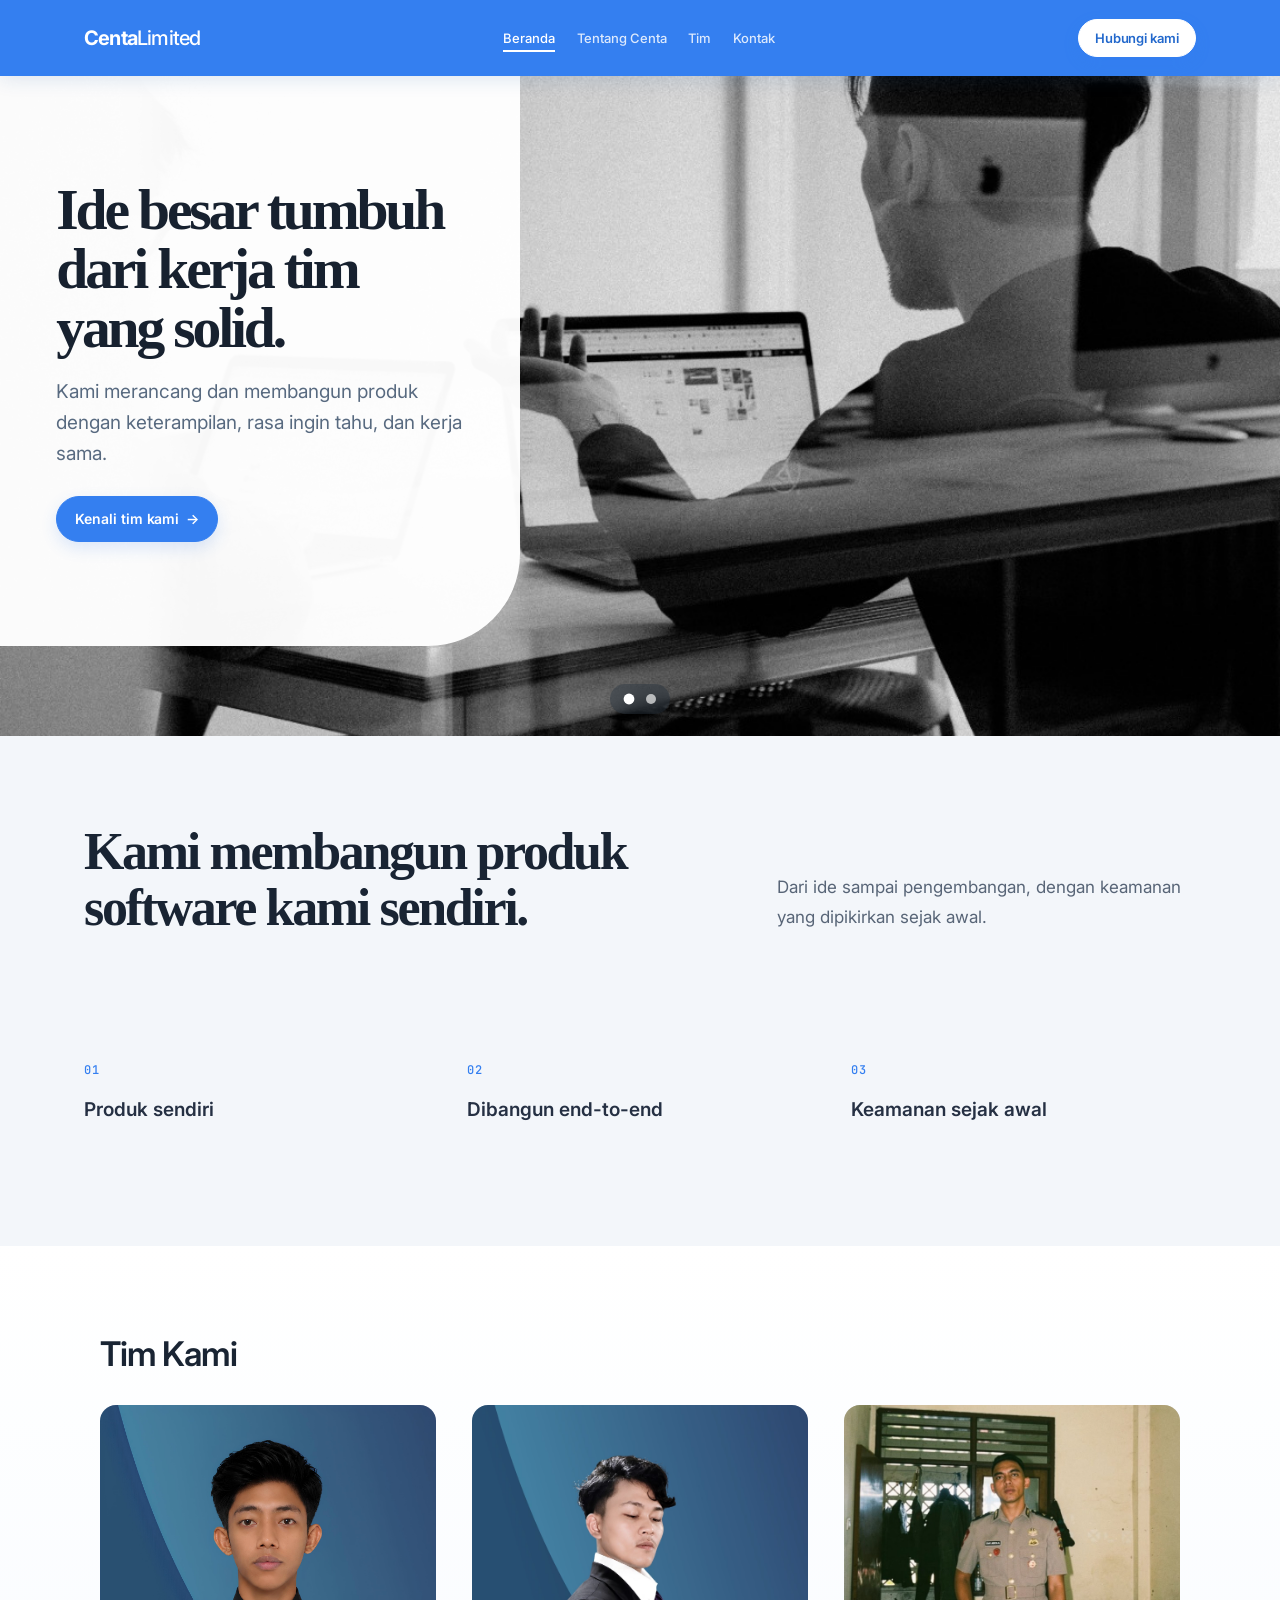
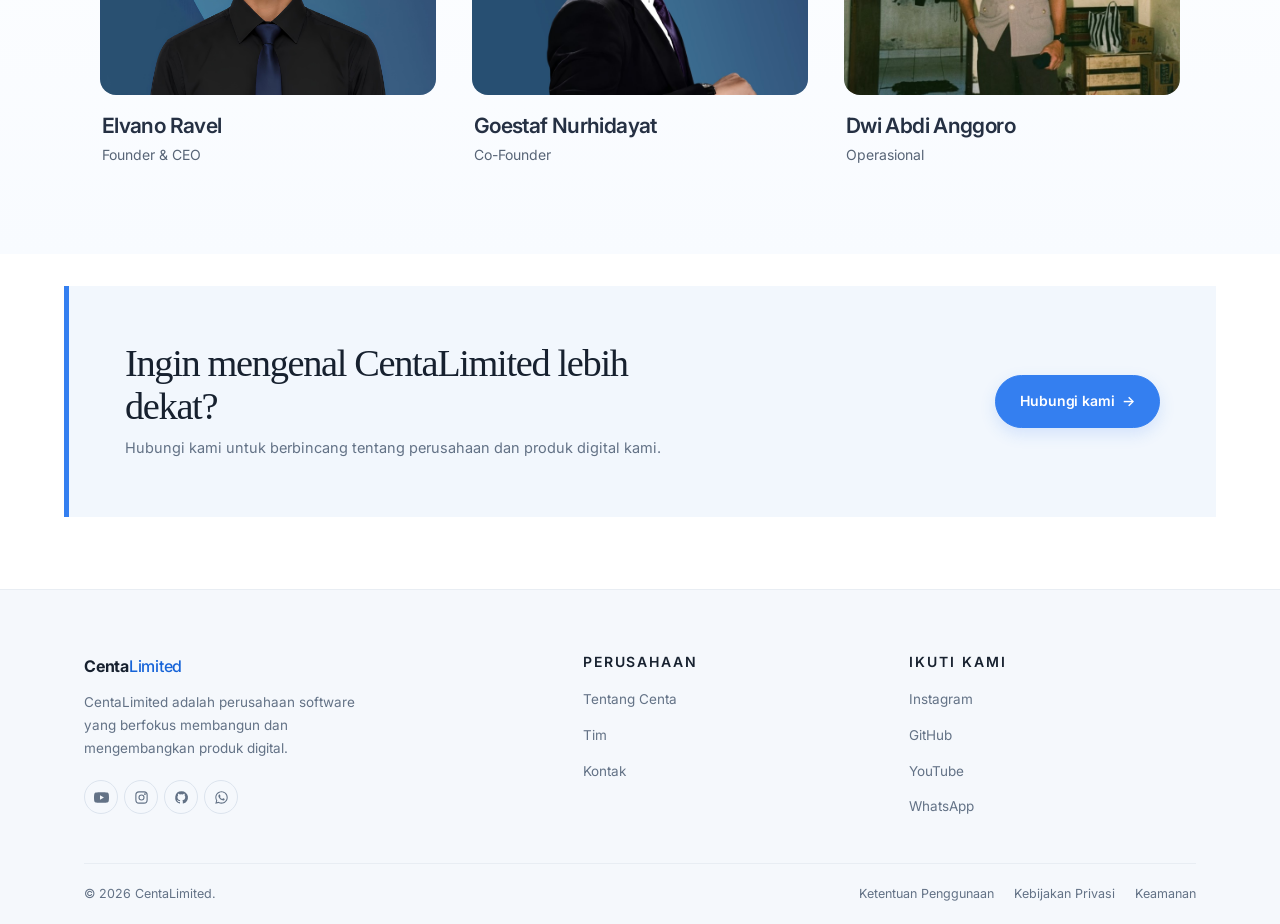
==== commit 71759e18: "Add files via upload" ====
--- a/index.html
+++ b/index.html
@@ -2,28 +2,43 @@
 <html lang="id"><head>
   <meta charset="UTF-8"><meta name="viewport" content="width=device-width, initial-scale=1, viewport-fit=cover"><meta name="theme-color" content="#347ff0">
   <meta name="description" content="CentaLimited adalah perusahaan software yang membangun produk digital. Kenali perusahaan dan tim kami."><title>CentaLimited — Perusahaan Software</title>
-  <link rel="preconnect" href="https://fonts.googleapis.com"><link rel="preconnect" href="https://fonts.gstatic.com" crossorigin><link href="https://fonts.googleapis.com/css2?family=Inter:wght@400;500;600;700;800&family=JetBrains+Mono:wght@400;500&display=swap" rel="stylesheet"><link rel="stylesheet" href="styles.css">
+  <link rel="preconnect" href="https://fonts.googleapis.com"><link rel="preconnect" href="https://fonts.gstatic.com" crossorigin><link href="https://fonts.googleapis.com/css2?family=Inter:wght@400;500;600;700;800&family=JetBrains+Mono:wght@400;500&display=swap" rel="stylesheet"><link rel="stylesheet" href="css/styles.css">
 </head><body>
 <header class="site-header" id="siteHeader">
   <nav class="nav" aria-label="Navigasi utama">
     <a href="index.html" class="logo" aria-label="CentaLimited">Centa<span class="muted">Limited</span></a>
-    <ul class="nav-links" id="navLinks"><li><a href="index.html" class="active" aria-current="page">Beranda</a></li><li><a href="why.html">Tentang Centa</a></li><li><a href="team.html">Tim</a></li><li><a href="contact.html">Kontak</a></li></ul>
+    <ul class="nav-links" id="navLinks"><li><a href="index.html" class="active" aria-current="page">Beranda</a></li><li><a href="why.html">Tentang Centa</a></li><li><a href="#our-team">Tim</a></li><li><a href="contact.html">Kontak</a></li></ul>
     <div class="nav-actions"><a href="contact.html" class="btn btn-sm nav-contact">Hubungi kami</a><button class="burger" id="burger" type="button" aria-label="Buka menu" aria-expanded="false" aria-controls="mobileDrawer"><span></span></button></div>
   </nav>
 </header>
-<div class="mobile-drawer" id="mobileDrawer"><ul><li><a href="index.html" aria-current="page">Beranda</a></li><li><a href="why.html">Tentang Centa</a></li><li><a href="team.html">Tim</a></li><li><a href="contact.html">Kontak</a></li></ul><div class="drawer-cta"><a href="https://wa.me/6287867738173" target="_blank" rel="noopener noreferrer" class="btn btn-ghost btn-block">Hubungi kami</a></div></div>
+<div class="mobile-drawer" id="mobileDrawer"><ul><li><a href="index.html" aria-current="page">Beranda</a></li><li><a href="why.html">Tentang Centa</a></li><li><a href="#our-team">Tim</a></li><li><a href="contact.html">Kontak</a></li></ul><div class="drawer-cta"><a href="https://wa.me/6287867738173" target="_blank" rel="noopener noreferrer" class="btn btn-ghost btn-block">Hubungi kami</a></div></div>
 <main class="page-main home-page" id="top">
-  <section class="hero home-hero">
-    <div class="hero-backdrop" aria-hidden="true"></div>
-    <div class="hero-inner">
-      <div class="hero-copy">
-        <h1 class="hero-title">Bangun teknologi yang memberi rasa percaya.</h1>
-        <p class="hero-lead">Teknologi yang lebih aman. Produk digital yang siap berkembang.</p>
-        <div class="hero-ctas">
-          <a href="why.html" class="btn btn-lg">Tentang Centa <span aria-hidden="true">&rarr;</span></a>
+  <section class="hero home-hero" id="homeCarousel" aria-label="Sorotan CentaLimited" aria-roledescription="carousel">
+    <div class="hero-slides">
+      <article class="hero-slide hero-slide-one is-active" role="group" aria-roledescription="slide" aria-label="1 dari 2" aria-hidden="false">
+        <div class="hero-slide-image"><img src="images/hero-team.jpg" alt="" fetchpriority="high"></div>
+        <div class="hero-copy">
+          <h1 class="hero-title">Ide besar tumbuh dari kerja tim yang solid.</h1>
+          <p class="hero-lead">Kami merancang dan membangun produk dengan keterampilan, rasa ingin tahu, dan kerja sama.</p>
+          <div class="hero-ctas">
+            <a href="#our-team" class="btn btn-lg">Kenali tim kami <span aria-hidden="true">&rarr;</span></a>
+          </div>
         </div>
-      </div>
-      <a class="hero-caption" href="#our-team"><span>KENALI TIM DI BALIK CENTA</span><span aria-hidden="true">&rarr;</span></a>
+      </article>
+      <article class="hero-slide hero-slide-two" role="group" aria-roledescription="slide" aria-label="2 dari 2" aria-hidden="true">
+        <div class="hero-slide-image"><img src="images/hero-buildings.jpg" alt=""></div>
+        <div class="hero-copy">
+          <h2 class="hero-title">Membangun produk digital untuk masa depan.</h2>
+          <p class="hero-lead">Teknologi yang aman dan dirancang dengan cermat membantu bisnis melangkah lebih jauh.</p>
+          <div class="hero-ctas">
+            <a href="contact.html" class="btn btn-lg">Mari berbincang <span aria-hidden="true">&rarr;</span></a>
+          </div>
+        </div>
+      </article>
+    </div>
+    <div class="hero-carousel-dots" role="group" aria-label="Pilih slide">
+      <button class="hero-carousel-dot is-active" type="button" data-carousel-slide="0" aria-label="Tampilkan slide 1" aria-current="true"></button>
+      <button class="hero-carousel-dot" type="button" data-carousel-slide="1" aria-label="Tampilkan slide 2"></button>
     </div>
   </section>
   <div class="home-intro-team">
@@ -31,58 +46,35 @@
       <div class="wrap home-intro-inner">
         <div class="home-intro-copy">
           <h2 id="home-intro-title">Kami membangun produk software kami sendiri.</h2>
-          <p>Dari ide sampai pengembangan, dengan keamanan yang dipikirkan sejak awal.</p>
         </div>
-        <ul class="home-intro-points">
+        <p class="home-intro-lead">Dari ide sampai pengembangan, dengan keamanan yang dipikirkan sejak awal.</p>
+        <ul class="home-intro-points" aria-label="Prinsip kerja CentaLimited">
           <li>Produk sendiri</li>
           <li>Dibangun end-to-end</li>
           <li>Keamanan sejak awal</li>
         </ul>
       </div>
     </section>
-    <section class="home-stories section home-team-preview" id="our-team">
+    <section class="team-directory home-team-page" id="our-team">
       <div class="wrap">
-        <div class="section-head story-heading">
-          <h2>Our Tim</h2>
-        </div>
-        <div class="home-team-list">
-          <article class="home-person">
-            <span class="home-person-photo"><img src="yudiardata.jpg" alt="Yudi Ardata" loading="lazy"></span>
-            <span class="home-person-name">Yudi Ardata</span>
-            <span class="home-person-role">Founder</span>
-            <div class="home-person-skills">
-              <details class="home-person-details">
-                <summary>Full-Stack Developer</summary>
-                <div class="home-person-bio">
-                  <p>Membangun aplikasi dari frontend hingga backend, termasuk tooling sesuai kebutuhan produk.</p>
-                </div>
-              </details>
-              <details class="home-person-details">
-                <summary>Ethical Hacker</summary>
-                <div class="home-person-bio">
-                  <p>Menguji keamanan sistem secara etis dan berizin, lalu membantu menyampaikan temuan secara bertanggung jawab.</p>
-                </div>
-              </details>
-              <details class="home-person-details">
-                <summary>Pentester</summary>
-                <div class="home-person-bio">
-                  <p>Melakukan pengujian keamanan yang berizin dan mengembangkan tooling untuk riset serta analisis malware.</p>
-                </div>
-              </details>
-            </div>
-          </article>
-          <article class="home-person">
-            <span class="home-person-photo"><img src="goestaf.jpg" alt="Goestaf Nurhidayat" loading="lazy"></span>
-            <span class="home-person-name">Goestaf Nurhidayat</span>
-            <div class="home-person-skills">
-              <details class="home-person-details">
-                <summary>Pentester</summary>
-                <div class="home-person-bio">
-                  <p>Berfokus pada penetration testing dan pengujian keamanan yang terstruktur serta berizin.</p>
-                </div>
-              </details>
-            </div>
-          </article>
+        <div class="team-members" id="team-members">
+          <div class="team-members-heading">
+            <h3>Tim Kami</h3>
+          </div>
+          <div class="team-grid">
+            <article class="team-card reveal">
+              <div class="team-photo"><img src="images/yudiardata.jpg" alt="Elvano Ravel" loading="lazy"></div>
+              <div class="team-info"><h3>Elvano Ravel</h3><p>Founder &amp; CEO</p></div>
+            </article>
+            <article class="team-card reveal reveal-delay-1">
+              <div class="team-photo"><img src="images/goestaf.jpg" alt="Goestaf Nurhidayat" loading="lazy"></div>
+              <div class="team-info"><h3>Goestaf Nurhidayat</h3><p>Co-Founder</p></div>
+            </article>
+            <article class="team-card reveal reveal-delay-2">
+              <div class="team-photo"><img src="images/dwi-abdi-anggoro.jpg" alt="Dwi Abdi Anggoro" loading="lazy"></div>
+              <div class="team-info"><h3>Dwi Abdi Anggoro</h3><p>Operasional</p></div>
+            </article>
+          </div>
         </div>
       </div>
     </section>
@@ -108,10 +100,10 @@
         </a>
         <p>CentaLimited adalah perusahaan software yang berfokus membangun dan mengembangkan produk digital.</p>
         <div class="socials">
-          <a href="https://discord.com/users/centa.ltd" target="_blank" rel="noopener noreferrer" aria-label="Discord">
-            <svg viewBox="0 0 24 24" fill="currentColor"><path d="M20.317 4.369a19.79 19.79 0 0 0-4.885-1.515.074.074 0 0 0-.079.037c-.21.375-.444.864-.608 1.25a18.27 18.27 0 0 0-5.487 0 12.64 12.64 0 0 0-.617-1.25.077.077 0 0 0-.079-.037A19.736 19.736 0 0 0 3.677 4.37a.07.07 0 0 0-.032.027C.533 9.046-.32 13.58.099 18.057a.082.082 0 0 0 .031.057 19.9 19.9 0 0 0 5.993 3.03.078.078 0 0 0 .084-.028c.462-.63.874-1.295 1.226-1.994a.076.076 0 0 0-.041-.106 13.107 13.107 0 0 1-1.872-.892.077.077 0 0 1-.008-.128c.126-.094.252-.192.372-.291a.074.074 0 0 1 .077-.01c3.928 1.793 8.18 1.793 12.062 0a.074.074 0 0 1 .078.009c.12.099.246.198.373.292a.077.077 0 0 1-.006.127 12.3 12.3 0 0 1-1.873.891.077.077 0 0 0-.041.107c.36.698.772 1.362 1.225 1.993a.076.076 0 0 0 .084.028 19.839 19.839 0 0 0 6.002-3.03.077.077 0 0 0 .032-.054c.5-5.177-.838-9.674-3.549-13.66a.061.061 0 0 0-.031-.03zM8.02 15.33c-1.183 0-2.157-1.085-2.157-2.419 0-1.333.956-2.419 2.157-2.419 1.21 0 2.176 1.096 2.157 2.42 0 1.333-.956 2.418-2.157 2.418zm7.975 0c-1.183 0-2.157-1.085-2.157-2.419 0-1.333.955-2.419 2.157-2.419 1.21 0 2.176 1.096 2.157 2.42 0 1.333-.946 2.418-2.157 2.418z"/></svg>
+          <a href="https://www.youtube.com/@DevSecIndonesia" target="_blank" rel="noopener noreferrer" aria-label="YouTube">
+            <svg viewBox="0 0 24 24" fill="currentColor"><path d="M23.5 6.2a3 3 0 0 0-2.1-2.1C19.5 3.6 12 3.6 12 3.6s-7.5 0-9.4.5A3 3 0 0 0 .5 6.2C0 8.1 0 12 0 12s0 3.9.5 5.8a3 3 0 0 0 2.1 2.1c1.9.5 9.4.5 9.4.5s7.5 0 9.4-.5a3 3 0 0 0 2.1-2.1c.5-1.9.5-5.8.5-5.8s0-3.9-.5-5.8zM9.6 15.6V8.4l6.3 3.6-6.3 3.6z"/></svg>
           </a>
-          <a href="https://instagram.com/centa.ltd" target="_blank" rel="noopener noreferrer" aria-label="Instagram">
+          <a href="https://instagram.com/elvanoravel" target="_blank" rel="noopener noreferrer" aria-label="Instagram">
             <svg viewBox="0 0 24 24" fill="none" stroke="currentColor" stroke-width="1.8"><rect x="3" y="3" width="18" height="18" rx="5"/><circle cx="12" cy="12" r="4"/><circle cx="17.5" cy="6.5" r="0.6" fill="currentColor"/></svg>
           </a>
           <a href="https://github.com/centalimited" target="_blank" rel="noopener noreferrer" aria-label="GitHub">
@@ -127,7 +119,7 @@
         <h4>Perusahaan</h4>
         <ul>
           <li><a href="why.html">Tentang Centa</a></li>
-          <li><a href="team.html">Tim</a></li>
+          <li><a href="index.html#our-team">Tim</a></li>
           <li><a href="contact.html">Kontak</a></li>
         </ul>
       </div>
@@ -135,16 +127,16 @@
       <div class="footer-col">
         <h4>Ikuti Kami</h4>
         <ul>
-          <li><a href="https://instagram.com/centa.ltd" target="_blank" rel="noopener noreferrer">Instagram</a></li>
+          <li><a href="https://instagram.com/elvanoravel" target="_blank" rel="noopener noreferrer">Instagram</a></li>
           <li><a href="https://github.com/centalimited" target="_blank" rel="noopener noreferrer">GitHub</a></li>
-          <li><a href="https://discord.com/users/centa.ltd" target="_blank" rel="noopener noreferrer">Discord</a></li>
+          <li><a href="https://www.youtube.com/@DevSecIndonesia" target="_blank" rel="noopener noreferrer">YouTube</a></li>
           <li><a href="https://wa.me/6287867738173" target="_blank" rel="noopener noreferrer">WhatsApp</a></li>
         </ul>
       </div>
     </div>
 
     <div class="footer-bottom">
-      <p>© <span id="year">2026</span> CentaLimited. Seluruh hak dilindungi.</p>
+      <p>© <span id="year">2026</span> CentaLimited.</p>
       <div class="legal">
         <a href="legal.html#terms">Ketentuan Penggunaan</a>
         <a href="legal.html#privacy">Kebijakan Privasi</a>
@@ -154,5 +146,5 @@
   </div>
 </footer>
 <button class="to-top" id="toTop" type="button" aria-label="Kembali ke atas"><svg viewBox="0 0 24 24" fill="none" stroke="currentColor" stroke-width="2.2" stroke-linecap="round" stroke-linejoin="round"><path d="M12 19V5"/><path d="m5 12 7-7 7 7"/></svg></button>
-<script src="script.js" defer></script>
+<script src="js/script.js" defer></script>
 </body></html>
--- a/css/styles.css
+++ b/css/styles.css
@@ -0,0 +1,2285 @@
+:root{
+  --accent:#4169E1;
+  --accent-bright:#5A7FEF;
+  --accent-line:rgba(65,105,225,0.28);
+  --accent-dim:rgba(65,105,225,0.09);
+
+  --bg:#030305;
+  --bg-alt:#050508;
+  --panel:#0a0b0e;
+  --panel-2:#0e0f13;
+
+  --border:#14151a;
+  --border-2:#1e2028;
+  --border-3:#2a2d38;
+
+  --text:#e9ebef;
+  --text-2:#c2c6cf;
+  --text-dim:#8b8f9a;
+  --text-faint:#5a5e68;
+  --text-ghost:#3a3d47;
+
+  --green:#34d399;
+
+  --radius:8px;
+  --radius-lg:12px;
+  --radius-pill:999px;
+
+  --maxw:1180px;
+  --gutter:28px;
+
+  --ease:cubic-bezier(.2,.6,.3,1);
+  --font-sans:'Inter',-apple-system,BlinkMacSystemFont,'Segoe UI',Roboto,sans-serif;
+  --font-mono:'JetBrains Mono',ui-monospace,monospace;
+}
+
+*,
+*::before,
+*::after{
+  margin:0;
+  padding:0;
+  box-sizing:border-box;
+}
+
+html{
+  scroll-behavior:smooth;
+  scroll-padding-top:90px;
+  -webkit-text-size-adjust:100%;
+}
+
+body{
+  background:var(--bg);
+  color:var(--text);
+  font-family:var(--font-sans);
+  font-size:15.5px;
+  line-height:1.6;
+  letter-spacing:-0.005em;
+  overflow-x:hidden;
+  -webkit-font-smoothing:antialiased;
+  -moz-osx-font-smoothing:grayscale;
+}
+
+body::before{
+  content:"";
+  position:fixed;
+  inset:0;
+  background-image:
+    linear-gradient(rgba(255,255,255,0.018) 1px, transparent 1px),
+    linear-gradient(90deg, rgba(255,255,255,0.018) 1px, transparent 1px);
+  background-size:80px 80px;
+  -webkit-mask-image:radial-gradient(ellipse 90% 55% at 50% 0%, #000 0%, transparent 70%);
+  mask-image:radial-gradient(ellipse 90% 55% at 50% 0%, #000 0%, transparent 70%);
+  pointer-events:none;
+  z-index:0;
+}
+
+a{color:inherit;text-decoration:none;}
+ul{list-style:none;}
+img{max-width:100%;display:block;height:auto;}
+button{font:inherit;color:inherit;background:none;border:none;cursor:pointer;}
+input,select,textarea{font:inherit;color:inherit;}
+
+::selection{background:var(--accent);color:#fff;}
+:focus-visible{outline:2px solid var(--accent-bright);outline-offset:3px;border-radius:4px;}
+
+::-webkit-scrollbar{width:10px;height:10px;}
+::-webkit-scrollbar-track{background:var(--bg);}
+::-webkit-scrollbar-thumb{background:var(--border-2);border-radius:6px;border:2px solid var(--bg);}
+::-webkit-scrollbar-thumb:hover{background:var(--border-3);}
+
+.wrap{
+  width:100%;
+  max-width:var(--maxw);
+  margin:0 auto;
+  padding:0 var(--gutter);
+  position:relative;
+}
+
+h1,h2,h3,h4{
+  font-weight:700;
+  line-height:1.2;
+  letter-spacing:-0.02em;
+  color:var(--text);
+}
+
+h1{font-size:clamp(34px,5.4vw,58px);letter-spacing:-0.03em;}
+h2{font-size:clamp(24px,3.4vw,36px);letter-spacing:-0.025em;}
+h3{font-size:17px;}
+
+p{color:var(--text-dim);}
+
+.section{
+  position:relative;
+  z-index:1;
+  padding:96px 0;
+}
+
+.content-page > .section{
+  padding:clamp(52px,7vw,76px) 0 clamp(60px,8vw,88px);
+}
+
+.content-page > .section > .wrap{
+  max-width:1000px;
+}
+
+.content-page .section-head{
+  max-width:720px;
+  margin-bottom:36px;
+}
+
+.content-page .section-head h1{
+  max-width:680px;
+  margin-bottom:10px;
+  font-size:clamp(32px,4.3vw,48px);
+}
+
+.content-page .section-desc{
+  max-width:620px;
+  font-size:15px;
+}
+
+.section-alt{
+  background:var(--bg-alt);
+  border-top:1px solid var(--border);
+  border-bottom:1px solid var(--border);
+}
+
+.section-head{
+  max-width:640px;
+  margin-bottom:48px;
+}
+
+.section-head h2{
+  margin-bottom:12px;
+}
+
+.section-desc{
+  color:var(--text-dim);
+  font-size:15.5px;
+  line-height:1.7;
+  max-width:560px;
+}
+
+.section-desc a{
+  color:var(--accent-bright);
+  text-decoration:underline;
+  text-underline-offset:3px;
+}
+
+.announce{
+  position:relative;
+  z-index:60;
+  background:#08090c;
+  border-bottom:1px solid var(--border);
+  color:var(--text-dim);
+  font-size:13px;
+  text-align:center;
+  padding:9px 18px;
+  letter-spacing:0.005em;
+}
+
+.announce a{
+  color:var(--accent-bright);
+  text-decoration:underline;
+  text-underline-offset:3px;
+  font-weight:500;
+}
+
+.announce a:hover{color:#fff;}
+
+.site-header{
+  position:sticky;
+  top:0;
+  z-index:50;
+  background:rgba(3,3,5,0.78);
+  backdrop-filter:blur(14px);
+  -webkit-backdrop-filter:blur(14px);
+  border-bottom:1px solid var(--border);
+  transition:background .3s var(--ease), border-color .3s var(--ease);
+}
+
+.site-header.scrolled{
+  background:rgba(3,3,5,0.92);
+  border-bottom-color:var(--border-2);
+}
+
+.nav{
+  display:flex;
+  align-items:center;
+  justify-content:space-between;
+  height:68px;
+  max-width:var(--maxw);
+  margin:0 auto;
+  padding:0 var(--gutter);
+}
+
+.logo{
+  font-size:16px;
+  font-weight:700;
+  letter-spacing:-0.015em;
+  color:var(--text);
+  display:inline-flex;
+  align-items:baseline;
+  gap:0;
+}
+
+.logo .muted{color:var(--accent-bright);font-weight:500;margin-left:0;}
+
+.nav-links{
+  display:flex;
+  align-items:center;
+  gap:clamp(10px,1.4vw,20px);
+}
+
+.nav-links a{
+  font-size:12.5px;
+  color:var(--text-dim);
+  font-weight:500;
+  transition:color .2s var(--ease);
+  position:relative;
+}
+
+.nav-links a:hover{color:var(--text);}
+
+.nav-links a.active{color:var(--text);}
+
+.nav-links a.active::after{
+  content:"";
+  position:absolute;
+  left:0;
+  right:0;
+  bottom:-6px;
+  height:1px;
+  background:var(--accent);
+}
+
+.nav-actions{
+  display:flex;
+  align-items:center;
+  gap:14px;
+}
+
+.support-link{
+  font-size:13.5px;
+  color:var(--text-dim);
+  font-weight:500;
+  transition:color .2s var(--ease);
+}
+
+.support-link:hover{color:var(--text);}
+
+.burger{
+  display:none;
+  width:38px;
+  height:38px;
+  border:1px solid var(--border-2);
+  border-radius:6px;
+  align-items:center;
+  justify-content:center;
+  transition:border-color .2s var(--ease), background .2s var(--ease);
+}
+
+.burger:hover{
+  border-color:var(--accent-line);
+}
+
+.burger span{
+  position:relative;
+  display:block;
+  width:16px;
+  height:1.5px;
+  background:var(--text);
+  border-radius:2px;
+}
+
+.burger span::before,
+.burger span::after{
+  content:"";
+  position:absolute;
+  left:0;
+  width:16px;
+  height:1.5px;
+  background:var(--text);
+  border-radius:2px;
+  transition:transform .3s var(--ease), top .3s var(--ease);
+}
+
+.burger span::before{top:-5px;}
+.burger span::after{top:5px;}
+
+.burger.open span{background:transparent;}
+
+.burger.open span::before{top:0;transform:rotate(45deg);}
+.burger.open span::after{top:0;transform:rotate(-45deg);}
+
+.mobile-drawer{
+  position:fixed;
+  top:68px;
+  left:0;
+  right:0;
+  background:var(--bg-alt);
+  border-bottom:1px solid var(--border);
+  padding:18px var(--gutter) 24px;
+  transform:translateY(-120%);
+  opacity:0;
+  visibility:hidden;
+  transition:transform .35s var(--ease), opacity .25s var(--ease), visibility .25s;
+  z-index:49;
+  max-height:calc(100dvh - 68px);
+  overflow-y:auto;
+}
+
+.mobile-drawer.open{
+  transform:translateY(0);
+  opacity:1;
+  visibility:visible;
+}
+
+.mobile-drawer ul{
+  display:flex;
+  flex-direction:column;
+  gap:2px;
+  margin-bottom:16px;
+}
+
+.mobile-drawer a{
+  display:block;
+  padding:11px 10px;
+  font-size:14.5px;
+  font-weight:500;
+  color:var(--text-2);
+  border-radius:6px;
+  transition:background .2s var(--ease), color .2s var(--ease);
+}
+
+.mobile-drawer a:hover{
+  background:var(--accent-dim);
+  color:var(--text);
+}
+
+.mobile-drawer .drawer-cta{
+  display:flex;
+  flex-direction:column;
+  gap:8px;
+  padding-top:14px;
+  border-top:1px solid var(--border);
+}
+
+.btn{
+  display:inline-flex;
+  align-items:center;
+  justify-content:center;
+  gap:7px;
+  font-size:13.5px;
+  font-weight:600;
+  letter-spacing:-0.005em;
+  padding:10px 18px;
+  border-radius:6px;
+  border:1px solid transparent;
+  background:var(--accent);
+  color:#fff;
+  cursor:pointer;
+  white-space:nowrap;
+  transition:background .2s var(--ease), border-color .2s var(--ease), transform .2s var(--ease);
+}
+
+.btn:hover{
+  background:var(--accent-bright);
+  transform:translateY(-1px);
+}
+
+.btn:active{transform:translateY(0);}
+
+.btn svg{width:14px;height:14px;flex-shrink:0;}
+
+.btn-ghost{
+  background:transparent;
+  color:var(--text);
+  border:1px solid var(--border-2);
+}
+
+.btn-ghost:hover{
+  background:rgba(255,255,255,0.02);
+  border-color:var(--border-3);
+}
+
+.btn-sm{padding:8px 14px;font-size:13px;}
+.btn-lg{padding:12px 22px;font-size:14px;}
+.btn-block{width:100%;}
+
+.hero{
+  position:relative;
+  z-index:1;
+  padding:110px var(--gutter) 80px;
+  text-align:center;
+}
+
+.hero-inner{
+  max-width:var(--maxw);
+  margin:0 auto;
+}
+
+.hero-title{
+  font-size:clamp(34px,5.6vw,62px);
+  font-weight:700;
+  line-height:1.1;
+  letter-spacing:-0.035em;
+  max-width:860px;
+  margin:0 auto 20px;
+  min-height:2.3em;
+  text-align:center;
+}
+
+.hero-sub{
+  max-width:580px;
+  margin:0 auto 32px;
+  color:var(--text-dim);
+  font-size:16px;
+  line-height:1.7;
+}
+
+.hero-ctas{
+  display:flex;
+  gap:10px;
+  justify-content:center;
+  flex-wrap:wrap;
+}
+
+.stats{
+  border-top:1px solid var(--border);
+  border-bottom:1px solid var(--border);
+  background:var(--bg-alt);
+  position:relative;
+  z-index:1;
+}
+
+.stats-grid{
+  display:grid;
+  grid-template-columns:repeat(4,1fr);
+}
+
+.stat{
+  padding:32px 22px;
+  text-align:center;
+  border-right:1px solid var(--border);
+  transition:background .25s var(--ease);
+}
+
+.stat:last-child{border-right:none;}
+
+.stat:hover{background:rgba(255,255,255,0.01);}
+
+.stat-value{
+  font-size:clamp(26px,2.8vw,34px);
+  font-weight:700;
+  letter-spacing:-0.03em;
+  color:var(--text);
+  line-height:1.1;
+  margin-bottom:4px;
+}
+
+.stat-value .suffix{
+  color:var(--accent-bright);
+  font-size:0.72em;
+  margin-left:1px;
+}
+
+.stat-label{
+  font-size:12.5px;
+  color:var(--text-faint);
+  font-weight:500;
+}
+
+.why-grid{
+  display:grid;
+  grid-template-columns:repeat(5,1fr);
+  gap:1px;
+  background:var(--border);
+  border:1px solid var(--border);
+  border-radius:var(--radius-lg);
+  overflow:hidden;
+}
+
+.why-card{
+  background:var(--panel);
+  padding:26px 22px;
+  display:flex;
+  flex-direction:column;
+  gap:10px;
+  min-height:190px;
+  transition:background .25s var(--ease);
+}
+
+.why-card:hover{background:var(--panel-2);}
+
+.why-icon{
+  width:32px;
+  height:32px;
+  color:var(--accent-bright);
+  margin-bottom:6px;
+}
+
+.why-card h3{
+  font-size:15px;
+  font-weight:600;
+}
+
+.why-card p{
+  font-size:13px;
+  color:var(--text-dim);
+  line-height:1.65;
+}
+
+.service-grid{
+  display:grid;
+  grid-template-columns:repeat(3,1fr);
+  gap:14px;
+}
+
+.service-card{
+  background:var(--panel);
+  border:1px solid var(--border);
+  border-radius:var(--radius-lg);
+  padding:26px 24px;
+  display:flex;
+  flex-direction:column;
+  gap:12px;
+  transition:border-color .25s var(--ease), background .25s var(--ease);
+}
+
+.service-card:hover{
+  border-color:var(--border-3);
+  background:var(--panel-2);
+}
+
+.service-icon{
+  width:36px;
+  height:36px;
+  border:1px solid var(--border-2);
+  border-radius:6px;
+  background:rgba(65,105,225,0.06);
+  display:flex;
+  align-items:center;
+  justify-content:center;
+  color:var(--accent-bright);
+  flex-shrink:0;
+}
+
+.service-icon svg{width:17px;height:17px;}
+
+.service-card h3{
+  font-size:16px;
+  font-weight:600;
+}
+
+.service-card p{
+  font-size:13.5px;
+  color:var(--text-dim);
+  line-height:1.7;
+  flex-grow:1;
+}
+
+.service-link{
+  display:inline-flex;
+  align-items:center;
+  gap:5px;
+  font-size:13px;
+  font-weight:500;
+  color:var(--accent-bright);
+  margin-top:4px;
+}
+
+.service-link svg{
+  width:13px;
+  height:13px;
+  transition:transform .25s var(--ease);
+}
+
+.service-card:hover .service-link svg{transform:translateX(3px);}
+
+.process-list{
+  display:grid;
+  grid-template-columns:repeat(4,1fr);
+  border-top:1px solid var(--border);
+}
+
+.process-step{
+  padding:32px 24px 36px;
+  border-right:1px solid var(--border);
+  border-bottom:1px solid var(--border);
+  transition:background .25s var(--ease);
+}
+
+.process-step:first-child{border-left:1px solid var(--border);}
+
+.process-step:hover{background:rgba(255,255,255,0.01);}
+
+.process-step h3{
+  font-size:15.5px;
+  font-weight:600;
+  margin-bottom:8px;
+}
+
+.process-step p{
+  font-size:13px;
+  color:var(--text-dim);
+  line-height:1.7;
+}
+
+.team-grid{
+  display:grid;
+  grid-template-columns:repeat(2,1fr);
+  gap:16px;
+  max-width:720px;
+  margin:0 auto;
+}
+
+.team-card{
+  background:var(--panel);
+  border:1px solid var(--border);
+  border-radius:var(--radius-lg);
+  padding:20px;
+  display:flex;
+  flex-direction:column;
+  gap:14px;
+  transition:border-color .25s var(--ease);
+}
+
+.team-card:hover{border-color:var(--border-3);}
+
+.team-photo{
+  width:100%;
+  aspect-ratio:1/1;
+  border-radius:6px;
+  background:var(--panel-2);
+  border:1px solid var(--border);
+  overflow:hidden;
+  position:relative;
+}
+
+.team-photo img{
+  width:100%;
+  height:100%;
+  object-fit:cover;
+}
+
+.team-photo .placeholder{
+  position:absolute;
+  inset:0;
+  display:flex;
+  align-items:center;
+  justify-content:center;
+  color:var(--text-ghost);
+  font-family:var(--font-mono);
+  font-size:14px;
+  letter-spacing:0.1em;
+}
+
+.team-info{
+  display:flex;
+  flex-direction:column;
+  gap:3px;
+}
+
+.team-role{
+  font-size:11px;
+  color:var(--accent-bright);
+  font-weight:600;
+  letter-spacing:0.1em;
+  text-transform:uppercase;
+}
+
+.team-card h3{
+  font-size:17px;
+  font-weight:600;
+}
+
+.team-card p{
+  font-size:13.5px;
+  color:var(--text-dim);
+  line-height:1.65;
+  flex-grow:1;
+}
+
+.testi-grid{
+  display:grid;
+  grid-template-columns:repeat(3,1fr);
+  gap:14px;
+}
+
+.testi-card{
+  background:var(--panel);
+  border:1px solid var(--border);
+  border-radius:var(--radius-lg);
+  padding:24px 22px;
+  display:flex;
+  flex-direction:column;
+  gap:16px;
+  transition:border-color .25s var(--ease);
+}
+
+.testi-card:hover{border-color:var(--border-3);}
+
+.testi-stars{
+  display:flex;
+  gap:2px;
+  color:var(--accent-bright);
+}
+
+.testi-stars svg{width:12px;height:12px;}
+
+.testi-quote{
+  font-size:14px;
+  color:var(--text-2);
+  line-height:1.75;
+  flex-grow:1;
+}
+
+.testi-person{
+  display:flex;
+  align-items:center;
+  gap:10px;
+  padding-top:16px;
+  border-top:1px solid var(--border);
+}
+
+.testi-avatar{
+  width:32px;
+  height:32px;
+  border-radius:50%;
+  background:var(--border-2);
+  display:flex;
+  align-items:center;
+  justify-content:center;
+  font-size:12px;
+  font-weight:600;
+  color:var(--text-2);
+  flex-shrink:0;
+}
+
+.testi-meta{
+  display:flex;
+  flex-direction:column;
+  gap:1px;
+}
+
+.testi-name{
+  font-size:13.5px;
+  font-weight:600;
+  color:var(--text);
+}
+
+.testi-role{
+  font-size:12px;
+  color:var(--text-faint);
+}
+
+.faq-list{
+  border-top:1px solid var(--border);
+  max-width:780px;
+  margin:0 auto;
+}
+
+.faq-item{border-bottom:1px solid var(--border);}
+
+.faq-q{
+  width:100%;
+  display:flex;
+  align-items:center;
+  justify-content:space-between;
+  gap:20px;
+  padding:20px 2px;
+  text-align:left;
+  font-size:15px;
+  font-weight:500;
+  color:var(--text);
+  transition:color .2s var(--ease);
+}
+
+.faq-q:hover{color:var(--accent-bright);}
+
+.faq-q .plus{
+  position:relative;
+  width:18px;
+  height:18px;
+  flex-shrink:0;
+}
+
+.faq-q .plus::before,
+.faq-q .plus::after{
+  content:"";
+  position:absolute;
+  top:50%;
+  left:50%;
+  background:var(--text-dim);
+  border-radius:2px;
+  transition:transform .3s var(--ease), background .3s var(--ease);
+}
+
+.faq-q .plus::before{
+  width:10px;
+  height:1.5px;
+  transform:translate(-50%,-50%);
+}
+
+.faq-q .plus::after{
+  width:1.5px;
+  height:10px;
+  transform:translate(-50%,-50%);
+}
+
+.faq-item.open .faq-q{color:var(--text);}
+
+.faq-item.open .faq-q .plus::before,
+.faq-item.open .faq-q .plus::after{
+  background:var(--accent-bright);
+}
+
+.faq-item.open .faq-q .plus::after{
+  transform:translate(-50%,-50%) rotate(90deg);
+}
+
+.faq-a{
+  max-height:0;
+  overflow:hidden;
+  transition:max-height .35s var(--ease);
+}
+
+.faq-a-inner{
+  padding:0 2px 20px;
+  font-size:14px;
+  color:var(--text-dim);
+  line-height:1.75;
+  max-width:640px;
+}
+
+.contact-wrap{
+  display:grid;
+  grid-template-columns:1.1fr 0.9fr;
+  border:1px solid var(--border);
+  background:var(--panel);
+  border-radius:var(--radius-lg);
+  overflow:hidden;
+}
+
+.contact-form{
+  padding:32px;
+  border-right:1px solid var(--border);
+  display:flex;
+  flex-direction:column;
+  gap:16px;
+}
+
+.form-row{
+  display:grid;
+  grid-template-columns:1fr 1fr;
+  gap:12px;
+}
+
+.form-field{
+  display:flex;
+  flex-direction:column;
+  gap:6px;
+}
+
+.form-field label{
+  font-size:12px;
+  font-weight:600;
+  color:var(--text-2);
+}
+
+.form-field .req{color:var(--accent-bright);}
+
+.form-field input,
+.form-field select,
+.form-field textarea{
+  width:100%;
+  border:1px solid var(--border-2);
+  background:#08090c;
+  color:var(--text);
+  border-radius:6px;
+  padding:11px 13px;
+  font-size:14px;
+  outline:none;
+  transition:border-color .2s var(--ease), box-shadow .2s var(--ease);
+  resize:vertical;
+}
+
+.form-field input::placeholder,
+.form-field textarea::placeholder{color:var(--text-ghost);}
+
+.form-field input:hover,
+.form-field select:hover,
+.form-field textarea:hover{border-color:var(--border-3);}
+
+.form-field input:focus,
+.form-field select:focus,
+.form-field textarea:focus{
+  border-color:var(--accent);
+  box-shadow:0 0 0 3px var(--accent-dim);
+}
+
+.form-field select{
+  appearance:none;
+  -webkit-appearance:none;
+  background-image:url("data:image/svg+xml,%3Csvg xmlns='http://www.w3.org/2000/svg' viewBox='0 0 24 24' fill='none' stroke='%235a5e68' stroke-width='2'%3E%3Cpath d='M6 9l6 6 6-6'/%3E%3C/svg%3E");
+  background-repeat:no-repeat;
+  background-position:right 12px center;
+  background-size:14px;
+  padding-right:36px;
+  cursor:pointer;
+}
+
+.form-actions{
+  display:flex;
+  align-items:center;
+  justify-content:space-between;
+  gap:14px;
+  margin-top:2px;
+  flex-wrap:wrap;
+}
+
+.form-note{
+  font-size:12px;
+  color:var(--text-faint);
+}
+
+.contact-side{
+  position:relative;
+  overflow:hidden;
+  background:#07080b;
+  display:flex;
+}
+
+.contact-side::after{
+  content:"";
+  position:absolute;
+  width:420px;
+  height:420px;
+  right:-200px;
+  bottom:-220px;
+  background:radial-gradient(circle, var(--accent), transparent 65%);
+  opacity:0.10;
+  filter:blur(30px);
+  pointer-events:none;
+}
+
+.contact-side-inner{
+  position:relative;
+  z-index:2;
+  padding:40px 36px;
+  width:100%;
+  display:flex;
+  flex-direction:column;
+  justify-content:center;
+  gap:16px;
+}
+
+.contact-side h3{
+  font-size:clamp(20px,2.2vw,26px);
+  line-height:1.25;
+  letter-spacing:-0.02em;
+  max-width:340px;
+}
+
+.contact-side p{
+  font-size:14px;
+  line-height:1.7;
+  color:var(--text-dim);
+  max-width:360px;
+}
+
+.contact-info{
+  display:flex;
+  flex-direction:column;
+  gap:10px;
+  margin-top:12px;
+  padding-top:20px;
+  border-top:1px solid var(--border);
+}
+
+.contact-info-item{
+  display:flex;
+  align-items:center;
+  gap:10px;
+  font-size:13.5px;
+  color:var(--text-dim);
+  transition:color .2s var(--ease);
+}
+
+a.contact-info-item:hover{color:var(--text);}
+
+.contact-info-item svg{
+  width:15px;
+  height:15px;
+  color:var(--accent-bright);
+  flex-shrink:0;
+}
+
+.cta-banner{
+  position:relative;
+  z-index:1;
+  padding:0 var(--gutter);
+  margin:40px 0;
+}
+
+.cta-inner{
+  max-width:var(--maxw);
+  margin:0 auto;
+  background:#07080b;
+  border:1px solid var(--border);
+  border-radius:var(--radius-lg);
+  padding:44px 40px;
+  display:flex;
+  align-items:center;
+  justify-content:space-between;
+  gap:28px;
+  flex-wrap:wrap;
+  position:relative;
+  overflow:hidden;
+}
+
+.cta-inner::after{
+  content:"";
+  position:absolute;
+  width:400px;
+  height:400px;
+  right:-160px;
+  top:-140px;
+  background:radial-gradient(circle, var(--accent), transparent 65%);
+  opacity:0.10;
+  filter:blur(30px);
+  pointer-events:none;
+}
+
+.cta-content{
+  position:relative;
+  z-index:1;
+  max-width:540px;
+}
+
+.cta-content h2{
+  font-size:clamp(22px,2.6vw,28px);
+  margin-bottom:8px;
+}
+
+.cta-content p{
+  color:var(--text-dim);
+  font-size:14.5px;
+  line-height:1.7;
+}
+
+.cta-actions{
+  position:relative;
+  z-index:1;
+  display:flex;
+  gap:10px;
+  flex-wrap:wrap;
+}
+
+.site-footer{
+  position:relative;
+  z-index:1;
+  background:var(--bg-alt);
+  border-top:1px solid var(--border);
+}
+
+.footer-top{
+  display:grid;
+  grid-template-columns:1.6fr 1fr 1fr;
+  gap:40px;
+  padding:64px 0 44px;
+}
+
+.footer-brand{max-width:300px;}
+
+.footer-brand .logo{margin-bottom:12px;}
+
+.footer-brand p{
+  color:var(--text-dim);
+  font-size:13.5px;
+  line-height:1.7;
+  margin-bottom:20px;
+}
+
+.socials{
+  display:flex;
+  gap:6px;
+}
+
+.socials a{
+  width:34px;
+  height:34px;
+  border:1px solid var(--border-2);
+  border-radius:6px;
+  display:flex;
+  align-items:center;
+  justify-content:center;
+  color:var(--text-dim);
+  transition:all .2s var(--ease);
+}
+
+.socials a:hover{
+  color:var(--accent-bright);
+  border-color:var(--accent-line);
+  background:var(--accent-dim);
+}
+
+.socials svg{width:15px;height:15px;}
+
+.footer-col h4{
+  font-size:12px;
+  font-weight:600;
+  letter-spacing:0.14em;
+  text-transform:uppercase;
+  color:var(--text-faint);
+  margin-bottom:16px;
+}
+
+.footer-col ul{
+  display:flex;
+  flex-direction:column;
+  gap:10px;
+}
+
+.footer-col a{
+  font-size:13.5px;
+  color:var(--text-dim);
+  transition:color .2s var(--ease);
+}
+
+.footer-col a:hover{color:var(--accent-bright);}
+
+.footer-bottom{
+  border-top:1px solid var(--border);
+  padding:20px 0;
+  display:flex;
+  align-items:center;
+  justify-content:space-between;
+  gap:14px;
+  flex-wrap:wrap;
+}
+
+.footer-bottom p{
+  font-size:12.5px;
+  color:var(--text-faint);
+}
+
+.footer-bottom .legal{
+  display:flex;
+  gap:20px;
+  flex-wrap:wrap;
+}
+
+.footer-bottom .legal a{
+  font-size:12.5px;
+  color:var(--text-faint);
+  transition:color .2s var(--ease);
+}
+
+.footer-bottom .legal a:hover{color:var(--accent-bright);}
+
+.to-top{
+  position:fixed;
+  bottom:22px;
+  right:22px;
+  z-index:90;
+  width:40px;
+  height:40px;
+  border-radius:6px;
+  background:var(--panel-2);
+  border:1px solid var(--border-2);
+  color:var(--text-dim);
+  display:flex;
+  align-items:center;
+  justify-content:center;
+  opacity:0;
+  visibility:hidden;
+  transform:translateY(10px);
+  transition:all .3s var(--ease);
+}
+
+.to-top.visible{
+  opacity:1;
+  visibility:visible;
+  transform:translateY(0);
+}
+
+.to-top:hover{
+  color:var(--accent-bright);
+  border-color:var(--accent-line);
+}
+
+.to-top svg{width:15px;height:15px;}
+
+.reveal{
+  opacity:0;
+  transform:translateY(16px);
+  transition:opacity .7s var(--ease), transform .7s var(--ease);
+}
+
+.reveal.visible{
+  opacity:1;
+  transform:translateY(0);
+}
+
+.reveal-delay-1{transition-delay:.06s;}
+.reveal-delay-2{transition-delay:.12s;}
+.reveal-delay-3{transition-delay:.18s;}
+.reveal-delay-4{transition-delay:.24s;}
+
+@media (max-width:1024px){
+  .why-grid{grid-template-columns:repeat(3,1fr);}
+  .service-grid{grid-template-columns:repeat(2,1fr);}
+  .process-list{grid-template-columns:repeat(2,1fr);}
+  .process-step:nth-child(2){border-right:1px solid var(--border);}
+  .testi-grid{grid-template-columns:repeat(2,1fr);}
+  .footer-top{grid-template-columns:1.4fr 1fr 1fr;gap:32px;}
+  .footer-brand{grid-column:1 / -1;max-width:100%;}
+}
+
+@media (max-width:1100px){
+  .nav-links{display:none;}
+  .burger{display:inline-flex;}
+  .support-link{display:none;}
+  .nav-contact{display:none;}
+
+  .stats-grid{grid-template-columns:repeat(2,1fr);}
+  .stat:nth-child(2){border-right:none;}
+  .stat:nth-child(1),
+  .stat:nth-child(2){border-bottom:1px solid var(--border);}
+
+  .contact-wrap{grid-template-columns:1fr;}
+  .contact-form{border-right:none;border-bottom:1px solid var(--border);}
+
+  .team-grid{grid-template-columns:1fr;max-width:400px;}
+}
+
+@media (max-width:720px){
+  :root{--gutter:20px;}
+
+  .section{padding:72px 0;}
+  .section-head{margin-bottom:36px;}
+
+  .hero{padding:80px var(--gutter) 60px;}
+
+  .why-grid{grid-template-columns:repeat(2,1fr);}
+  .why-card{min-height:auto;padding:22px 18px;}
+
+  .service-grid{grid-template-columns:1fr;}
+
+  .process-list{grid-template-columns:1fr;}
+  .process-step{border-right:1px solid var(--border);}
+
+  .testi-grid{grid-template-columns:1fr;}
+
+  .form-row{grid-template-columns:1fr;}
+
+  .contact-form{padding:24px 20px;}
+  .contact-side-inner{padding:32px 24px;}
+
+  .footer-top{grid-template-columns:1fr 1fr;gap:28px;padding:48px 0 36px;}
+  .footer-brand{grid-column:1 / -1;}
+
+  .cta-inner{padding:32px 22px;flex-direction:column;align-items:flex-start;}
+}
+
+@media (max-width:520px){
+  .why-grid{grid-template-columns:1fr;}
+  .stats-grid{grid-template-columns:1fr;}
+  .stat{border-right:none;border-bottom:1px solid var(--border);padding:24px 18px;}
+  .stat:last-child{border-bottom:none;}
+  .footer-top{grid-template-columns:1fr;}
+
+  .hero-title{font-size:clamp(28px,8vw,40px);min-height:3.2em;}
+  .hero-ctas{flex-direction:column;align-items:stretch;}
+  .hero-ctas .btn{width:100%;}
+
+}
+
+@media (prefers-reduced-motion: reduce){
+  html{scroll-behavior:auto;}
+
+  *,
+  *::before,
+  *::after{
+    animation-duration:0.001ms !important;
+    animation-iteration-count:1 !important;
+    transition-duration:0.001ms !important;
+  }
+
+  .reveal{opacity:1;transform:none;}
+}
+
+  .legal-document{
+    min-height:calc(100vh - 180px);
+  }
+
+  .legal-content{
+    max-width:800px;
+    margin:0 auto;
+  }
+
+  .legal-content > h1{
+    margin-bottom:14px;
+  }
+
+  .legal-content > .section-desc{
+    margin-bottom:36px;
+  }
+
+  .legal-entry{
+    padding:28px 0;
+    border-top:1px solid var(--border-2);
+    scroll-margin-top:100px;
+  }
+
+  .legal-entry h2{
+    margin-bottom:12px;
+  }
+
+  .legal-entry p + p{
+    margin-top:12px;
+  }
+
+  .legal-entry a{
+    color:var(--accent-bright);
+    text-decoration:underline;
+    text-underline-offset:3px;
+  }
+
+  .legal-back{
+    display:inline-flex;
+    margin-top:32px;
+  }
+
+:root{
+  color-scheme:light;
+  --accent:#347ff0;
+  --accent-bright:#1764d8;
+  --accent-line:rgba(52,127,240,.24);
+  --accent-dim:rgba(52,127,240,.09);
+  --bg:#fff;
+  --bg-alt:#f5f8fc;
+  --panel:#fff;
+  --panel-2:#f7faff;
+  --border:#e8edf3;
+  --border-2:#dce4ee;
+  --border-3:#c4d2e2;
+  --text:#17212f;
+  --text-2:#3d4b5c;
+  --text-dim:#637286;
+  --text-faint:#8794a5;
+  --text-ghost:#9aa6b5;
+  --green:#168a67;
+  --radius:10px;
+  --radius-lg:18px;
+  --maxw:1240px;
+  --gutter:clamp(20px,5vw,64px);
+}
+
+html{scroll-padding-top:80px;}
+
+body{
+  background:var(--bg);
+  color:var(--text);
+  font-size:16px;
+  letter-spacing:0;
+}
+
+body::before{display:none;}
+
+::selection{background:#347ff0;color:#fff;}
+
+::-webkit-scrollbar-track{background:#f3f6fa;}
+::-webkit-scrollbar-thumb{background:#cbd6e3;border-color:#f3f6fa;}
+::-webkit-scrollbar-thumb:hover{background:#aab9ca;}
+
+h1,h2,h3,h4{color:var(--text);}
+h1,h2{font-family:Georgia,'Times New Roman',serif;font-weight:500;letter-spacing:-.035em;}
+h1{font-size:clamp(40px,5.5vw,68px);line-height:1.04;}
+h2{font-size:clamp(30px,3.6vw,46px);line-height:1.12;}
+h3{font-size:18px;letter-spacing:-.015em;}
+p{color:var(--text-dim);}
+
+.section{padding:clamp(72px,9vw,120px) 0;}
+.section-alt{background:var(--bg-alt);border-color:var(--border);}
+.section-head{max-width:760px;margin-bottom:42px;}
+.section-head h2{max-width:700px;margin-bottom:14px;}
+.section-desc{font-size:16px;line-height:1.75;max-width:620px;color:var(--text-dim);}
+.section-desc a{color:var(--accent-bright);}
+.site-header{
+  background:#347ff0;
+  border:0;
+  box-shadow:0 4px 18px rgba(21,80,160,.12);
+  backdrop-filter:none;
+  -webkit-backdrop-filter:none;
+}
+
+.site-header.scrolled{background:#2e76e7;border:0;}
+.nav{height:76px;}
+.site-header .logo{color:#fff;font-size:20px;letter-spacing:-.04em;}
+.site-header .logo .muted{color:#fff;font-weight:500;}
+.footer-brand .logo{color:var(--text);}
+.footer-brand .logo .muted{color:var(--accent-bright);}
+.nav-links{gap:clamp(12px,1.7vw,26px);}
+.nav-links a{color:rgba(255,255,255,.83);font-size:13px;}
+.nav-links a:hover,.nav-links a.active{color:#fff;}
+.nav-links a.active::after{height:2px;background:#fff;}
+.nav-actions .btn{background:#fff;color:#2268cc;border-color:#fff;}
+.nav-actions .btn:hover{background:#eef5ff;border-color:#eef5ff;}
+.burger{border-color:rgba(255,255,255,.38);}
+.burger:hover{border-color:#fff;background:rgba(255,255,255,.12);}
+.burger span,.burger span::before,.burger span::after{background:#fff;}
+.burger.open span{background:transparent;}
+.mobile-drawer{
+  top:76px;
+  background:#fff;
+  border-bottom:1px solid var(--border);
+  box-shadow:0 18px 32px rgba(22,42,72,.12);
+  max-height:calc(100dvh - 76px);
+}
+.mobile-drawer a{color:var(--text-2);}
+.mobile-drawer a:hover{background:#eff5ff;color:var(--accent-bright);}
+.mobile-drawer .drawer-cta{border-color:var(--border);}
+.mobile-drawer .btn-ghost{background:#fff;color:var(--text);border-color:var(--border-2);}
+
+.btn{
+  min-height:46px;
+  padding:12px 20px;
+  border-radius:var(--radius-pill);
+  background:var(--accent);
+  border-color:var(--accent);
+  box-shadow:0 6px 16px rgba(52,127,240,.16);
+}
+.btn:hover{background:#206fe6;border-color:#206fe6;transform:translateY(-2px);}
+.btn-ghost{background:transparent;color:var(--text);border-color:var(--border-2);box-shadow:none;}
+.btn-ghost:hover{background:#f1f6fd;color:var(--text);border-color:#b9cbe0;}
+.btn-sm{min-height:38px;padding:8px 16px;}
+.btn-lg{min-height:50px;padding:14px 24px;font-size:14px;}
+
+.hero{
+  position:relative;
+  padding:clamp(64px,7vw,96px) var(--gutter) clamp(64px,6vw,88px);
+  text-align:left;
+  overflow:hidden;
+  background:#edf4ff;
+}
+
+.hero-inner{
+  position:relative;
+  z-index:1;
+  display:grid;
+  grid-template-columns:minmax(0,1.05fr) minmax(320px,.95fr);
+  align-items:center;
+  gap:clamp(36px,7vw,96px);
+  max-width:var(--maxw);
+}
+
+.hero-copy{position:relative;z-index:2;max-width:520px;}
+.hero-title{
+  max-width:680px;
+  min-height:1.15em;
+  margin:0 0 22px;
+  text-align:left;
+  white-space:nowrap;
+  font-size:clamp(42px,4.2vw,60px);
+  line-height:1.02;
+  letter-spacing:-.055em;
+}
+.hero-lead{max-width:490px;margin-bottom:30px;font-size:clamp(17px,1.8vw,20px);line-height:1.65;color:#586a80;}
+.hero-ctas{justify-content:flex-start;gap:12px;}
+
+.stats{background:#fff;border-color:var(--border);}
+.stats-grid{grid-template-columns:repeat(4,minmax(0,1fr));}
+.stat{padding:28px 16px;border-color:var(--border);}
+.stat:hover,.process-step:hover{background:#f7faff;}
+.stat-value{color:var(--text);}
+.stat-label{color:var(--text-dim);}
+
+.why-grid{gap:12px;background:transparent;border:0;border-radius:0;overflow:visible;}
+.why-card,.service-card,.team-card,.testi-card{
+  background:#fff;
+  border:1px solid var(--border);
+  border-radius:16px;
+  box-shadow:0 6px 24px rgba(31,58,91,.035);
+}
+.why-card{min-height:220px;padding:28px 24px;}
+.why-card:hover,.service-card:hover,.team-card:hover,.testi-card:hover{
+  background:#fff;
+  border-color:#c7d9ef;
+  box-shadow:0 14px 36px rgba(31,83,145,.09);
+  transform:translateY(-3px);
+}
+.why-icon,.service-icon,.service-link,.team-role,.testi-stars,.contact-info-item svg{color:var(--accent-bright);}
+.why-card p,.service-card p,.team-card p{color:var(--text-dim);}
+.service-grid{gap:18px;}
+.service-card{padding:28px;gap:14px;}
+.service-icon{width:44px;height:44px;border-radius:12px;background:#edf5ff;border-color:#dceaff;}
+.service-icon svg{width:20px;height:20px;}
+.service-card h3{font-size:19px;}
+.service-card p{font-size:14px;line-height:1.75;}
+.service-link{font-weight:600;}
+.process-list{border-color:var(--border);}
+.process-step{padding:30px 26px 34px;border-color:var(--border);}
+.process-step p{color:var(--text-dim);}
+.team-grid{gap:20px;max-width:800px;}
+.team-card{padding:16px;gap:16px;}
+.team-photo{aspect-ratio:1.18;border:0;border-radius:12px;background:#eef4fb;}
+.team-card h3{color:var(--text);}
+.testi-grid{gap:18px;}
+.testi-card{padding:28px 26px;gap:18px;}
+.testi-quote{color:var(--text-2);}
+.testi-person{border-color:var(--border);}
+.testi-avatar{background:#edf4ff;color:var(--accent-bright);}
+.testi-name{color:var(--text);}
+.testi-role{color:var(--text-dim);}
+.faq-list{border-color:var(--border);}
+.faq-item{border-color:var(--border);}
+.faq-q{color:var(--text);font-size:16px;padding:22px 4px;}
+.faq-a-inner{color:var(--text-dim);font-size:15px;}
+.faq-q .plus::before,.faq-q .plus::after{background:#7b8da3;}
+
+.contact-wrap{background:#fff;border:1px solid var(--border);border-radius:18px;box-shadow:0 12px 38px rgba(31,58,91,.06);}
+.contact-form{border-color:var(--border);}
+.form-field label{color:var(--text-2);}
+.form-field input,.form-field select,.form-field textarea{
+  background:#fff;
+  color:var(--text);
+  border-color:var(--border-2);
+  border-radius:10px;
+}
+.form-field input::placeholder,.form-field textarea::placeholder{color:#9aa6b5;}
+.form-field select{background-color:#fff;}
+.form-note{color:var(--text-dim);}
+.contact-side{background:#f0f6ff;}
+.contact-side::after{opacity:.08;}
+.contact-side h3{font-family:Georgia,'Times New Roman',serif;font-weight:500;font-size:clamp(24px,2.8vw,34px);}
+.contact-side p,.contact-info-item{color:var(--text-dim);}
+.contact-info{border-color:#dce6f2;}
+.contact-info-item:hover{color:var(--text);}
+
+.cta-banner{margin:clamp(24px,5vw,64px) 0;}
+.cta-inner{
+  background:#edf5ff;
+  border:1px solid #e0edfc;
+  border-radius:22px;
+  padding:clamp(30px,5vw,56px);
+}
+.cta-inner::after{opacity:.09;}
+.cta-content h2{font-family:Georgia,'Times New Roman',serif;font-weight:500;font-size:clamp(28px,3vw,40px);}
+.cta-content p{color:var(--text-dim);}
+
+.site-footer{background:#f5f8fc;border-color:var(--border);}
+.footer-brand p,.footer-col a,.footer-bottom p,.footer-bottom .legal a{color:var(--text-dim);}
+.footer-col h4{color:var(--text);font-size:14px;}
+.footer-col a:hover,.footer-bottom .legal a:hover{color:var(--accent-bright);}
+.socials a{color:var(--text-dim);border-color:var(--border-2);border-radius:50%;}
+.socials a:hover{color:var(--accent-bright);border-color:#b5d1f5;background:#edf5ff;}
+.footer-bottom{border-color:var(--border);}
+.legal-entry{border-color:var(--border-2);}
+.legal-entry p{color:var(--text-dim);}
+.legal-entry a{color:var(--accent-bright);}
+.legal-back{margin-bottom:8px;}
+.to-top{background:#fff;border-color:var(--border-2);color:var(--text-dim);box-shadow:0 6px 20px rgba(24,50,80,.12);}
+.to-top:hover{background:var(--accent);border-color:var(--accent);color:#fff;}
+
+@media (max-width:1100px){
+  .nav{height:68px;}
+  .site-header .mobile-drawer{top:68px;max-height:calc(100dvh - 68px);}
+}
+
+@media (max-width:1100px){
+  .hero-inner{grid-template-columns:1fr;gap:28px;}
+  .hero-copy{max-width:840px;}
+  .hero-title{font-size:clamp(48px,6vw,68px);}
+}
+
+@media (max-width:720px){
+  .hero{padding:64px var(--gutter) 60px;}
+  .hero-inner{grid-template-columns:1fr;gap:24px;}
+
+  .hero-title{min-height:1.15em;margin-bottom:14px;font-size:clamp(38px,8.5vw,54px);}
+  .hero-lead{font-size:17px;margin-bottom:24px;}
+  .content-page > .section{padding:54px 0 68px;}
+  .section-head{margin-bottom:32px;}
+  .content-page .section-head{margin-bottom:30px;}
+  .why-card{padding:24px 20px;}
+  .stats-grid{grid-template-columns:repeat(2,minmax(0,1fr));}
+  .stat:nth-child(2){border-right:0;}
+  .stat:nth-child(1),.stat:nth-child(2){border-bottom:1px solid var(--border);}
+}
+
+@media (max-width:520px){
+  .nav{height:64px;}
+  .site-header .mobile-drawer{top:64px;max-height:calc(100dvh - 64px);}
+  .logo{font-size:19px;}
+  .hero{padding-top:54px;}
+  .hero-title{font-size:clamp(34px,10.2vw,44px);min-height:1.15em;}
+  .hero-ctas{flex-direction:column;align-items:stretch;}
+  .hero-ctas .btn{width:100%;}
+  .why-grid{grid-template-columns:1fr;gap:12px;}
+  .why-card{min-height:0;}
+  .service-grid,.testi-grid,.process-list{grid-template-columns:1fr;}
+  .process-step,.process-step:first-child{border:0;border-bottom:1px solid var(--border);}
+  .process-step:last-child{border-bottom:0;}
+  .contact-form{padding:22px 18px;}
+  .contact-side-inner{padding:30px 22px;}
+  .footer-top{padding-top:44px;}
+}
+
+@media (prefers-reduced-motion:reduce){
+  .why-card:hover,.service-card:hover,.team-card:hover,.testi-card:hover{transform:none;}
+}
+
+.home-hero{
+  position:relative;
+  min-height:clamp(480px,52vw,660px);
+  padding:0 var(--gutter);
+  display:flex;
+  align-items:stretch;
+  overflow:hidden;
+  isolation:isolate;
+  background:#244c77;
+}
+
+.hero-slides{
+  position:absolute;
+  inset:0;
+}
+
+.hero-slide{
+  position:absolute;
+  inset:0;
+  display:flex;
+  align-items:stretch;
+  visibility:hidden;
+  opacity:0;
+  background-repeat:no-repeat;
+  background-position:center;
+  background-size:cover;
+  transition:opacity .65s ease,visibility .65s ease;
+}
+.hero-slide-image{position:absolute;inset:0;overflow:hidden;}
+.hero-slide-image img{display:block;width:100%;height:100%;object-fit:cover;}
+.hero-slide::before{
+  content:"";
+  position:absolute;
+  inset:0;
+  background:linear-gradient(90deg,rgba(16,32,51,.2),transparent 76%);
+  pointer-events:none;
+}
+.hero-slide-one .hero-slide-image img{object-position:center 48%;}
+.hero-slide-two .hero-slide-image img{object-position:center 50%;}
+.hero-slide.is-active{visibility:visible;opacity:1;}
+.hero-slide[aria-hidden="true"]{pointer-events:none;}
+
+.hero-carousel-dots{
+  position:absolute;
+  z-index:3;
+  left:50%;
+  bottom:22px;
+  display:flex;
+  align-items:center;
+  gap:12px;
+  padding:10px 14px;
+  border-radius:var(--radius-pill);
+  background:rgba(16,32,51,.28);
+  backdrop-filter:blur(8px);
+  transform:translateX(-50%);
+}
+.hero-carousel-dot{
+  position:relative;
+  width:10px;
+  height:10px;
+  padding:0;
+  border:0;
+  border-radius:50%;
+  background:rgba(255,255,255,.65);
+  cursor:pointer;
+  transition:background .2s ease,transform .2s ease;
+}
+.hero-carousel-dot::after{
+  content:"";
+  position:absolute;
+  inset:-5px;
+  border:1px solid rgba(255,255,255,.9);
+  border-radius:50%;
+  opacity:0;
+}
+.hero-carousel-dot.is-active{background:#fff;transform:scale(1.08);}
+.hero-carousel-dot.is-active::after{animation:carousel-dot-pulse 2.2s ease-out infinite;}
+.hero-carousel-dot:focus-visible{outline:2px solid #fff;outline-offset:5px;}
+@keyframes carousel-dot-pulse{
+  0%{transform:scale(.65);opacity:.8;}
+  100%{transform:scale(1.6);opacity:0;}
+}
+
+@media (prefers-reduced-motion:reduce){
+  .hero-slide,.hero-carousel-dot{transition:none;}
+  .hero-carousel-dot.is-active::after{animation:none;}
+}
+
+.home-hero .hero-inner{
+  display:none;
+}
+
+.home-hero .hero-copy{
+  position:absolute;
+  top:0;
+  left:0;
+  width:min(50%,580px);
+  min-height:calc(100% - 90px);
+  padding:clamp(30px,4.4vw,58px);
+  display:flex;
+  flex-direction:column;
+  justify-content:center;
+  background:rgba(255,255,255,.97);
+  border-radius:0 0 92px 0;
+  z-index:1;
+}
+
+.home-hero .hero-title{
+  min-height:0;
+  max-width:470px;
+  margin:0 0 18px;
+  font-size:clamp(40px,4.5vw,58px);
+  line-height:1.03;
+  white-space:normal;
+}
+.home-hero .hero-lead{
+  max-width:420px;
+  margin-bottom:26px;
+  font-size:clamp(16px,1.6vw,19px);
+}
+.home-hero .hero-ctas{gap:10px;}
+.home-hero .hero-ctas .btn{min-height:44px;padding:11px 18px;}
+.home-hero .hero-ctas .btn-ghost{background:#fff;}
+
+.stats{border:0;}
+.stats-grid{max-width:var(--maxw);margin:auto;}
+.stat{position:relative;border-right:0;}
+.stat::after{
+  content:"";
+  position:absolute;
+  top:25%;
+  right:0;
+  height:50%;
+  border-right:1px solid var(--border);
+}
+.stat:last-child::after{display:none;}
+
+.home-stories{padding-top:clamp(80px,10vw,130px);}
+.story-heading{max-width:760px;margin-bottom:44px;}
+.story-heading h2{max-width:660px;font-size:clamp(34px,4.2vw,52px);}
+.story-grid{
+  display:grid;
+  grid-template-columns:repeat(2,minmax(0,1fr));
+  gap:28px;
+}
+.story-card{
+  min-width:0;
+  display:flex;
+  flex-direction:column;
+  align-items:stretch;
+  gap:20px;
+  padding-bottom:22px;
+  border-bottom:1px solid var(--border);
+}
+.story-card-main{
+  display:flex;
+  padding:0 0 22px;
+}
+.story-image{
+  min-height:190px;
+  position:relative;
+  overflow:hidden;
+  display:flex;
+  align-items:flex-end;
+  padding:22px;
+  background:#e5effa;
+  color:#fff;
+  font-family:var(--font-mono);
+  font-size:10px;
+  letter-spacing:.14em;
+}
+.story-card-main .story-image{min-height:300px;}
+.story-image::before,.story-image::after{content:"";position:absolute;pointer-events:none;}
+.story-image::before{
+  inset:0;
+  background:
+    radial-gradient(ellipse at 70% 35%,rgba(255,255,255,.72),transparent 26%),
+    linear-gradient(132deg,#bad8f7 0%,#6ba6e8 46%,#255d9e 100%);
+}
+.story-image::after{
+  width:54%;
+  aspect-ratio:1;
+  top:14%;
+  right:9%;
+  border:1px solid rgba(255,255,255,.62);
+  border-radius:50%;
+  box-shadow:0 0 0 26px rgba(255,255,255,.08),0 0 0 56px rgba(255,255,255,.06);
+}
+.story-image-company::before{
+  background:
+    linear-gradient(135deg,transparent 38%,rgba(255,255,255,.24) 38.2%,transparent 38.8%),
+    radial-gradient(ellipse at 67% 35%,#d8eaff 0%,#7db5ee 23%,#2e6eae 66%,#174a7d 100%);
+}
+.story-image-people{padding:0;background:#d6e6f6;}
+.story-image-people::before,.story-image-people::after{display:none;}
+.story-image-people img{position:absolute;inset:0;width:100%;height:100%;object-fit:cover;object-position:center 28%;}
+.story-copy{min-width:0;}
+.story-card-main .story-copy{width:100%;padding:0 4px;}
+.story-copy h3{
+  margin-bottom:12px;
+  font-family:Georgia,'Times New Roman',serif;
+  font-size:clamp(22px,2.3vw,29px);
+  font-weight:500;
+  line-height:1.18;
+}
+.story-card:not(.story-card-main) .story-copy h3{font-size:clamp(22px,2.3vw,29px);}
+.story-link{
+  display:inline-flex;
+  align-items:center;
+  gap:12px;
+  color:var(--accent-bright);
+  font-size:12px;
+  font-weight:700;
+}
+.story-link b{font-size:18px;font-weight:400;transition:transform .2s ease;}
+.story-card:hover .story-link b{transform:translateX(4px);}
+.all-pages-link{
+  display:flex;
+  justify-content:space-between;
+  align-items:center;
+  max-width:400px;
+  margin:42px auto 0;
+  padding:18px 0;
+  border-top:1px solid var(--border);
+  border-bottom:1px solid var(--border);
+  color:var(--text);
+  font-family:Georgia,'Times New Roman',serif;
+  font-size:20px;
+}
+.all-pages-link span{color:var(--accent-bright);font-family:var(--font-sans);font-size:24px;}
+
+.cta-banner{margin:32px 0 72px;}
+.cta-inner{
+  border:0;
+  border-radius:0;
+  border-left:5px solid var(--accent);
+  background:#f2f7fd;
+  box-shadow:none;
+}
+.cta-inner::after{display:none;}
+
+.page-feature-hero{
+  position:relative;
+  min-height:clamp(400px,43vw,520px);
+  overflow:hidden;
+  isolation:isolate;
+  background:#d8e9fb;
+}
+.page-feature-art{
+  position:absolute;
+  inset:0;
+  z-index:-2;
+  overflow:hidden;
+  background:
+    radial-gradient(ellipse at 78% 38%,rgba(255,255,255,.82),transparent 17%),
+    radial-gradient(ellipse at 78% 38%,rgba(255,255,255,.32),transparent 38%),
+    linear-gradient(125deg,#d7e8fb 0%,#90bee9 42%,#4388ca 100%);
+}
+.page-feature-art::before{
+  content:"";
+  position:absolute;
+  width:min(56vw,680px);
+  aspect-ratio:1;
+  top:50%;
+  right:8%;
+  transform:translateY(-50%) rotate(-16deg);
+  border:1px solid rgba(255,255,255,.72);
+  border-radius:48% 52% 63% 37% / 42% 43% 57% 58%;
+  box-shadow:0 0 0 30px rgba(255,255,255,.10),0 0 0 72px rgba(255,255,255,.08),0 0 0 130px rgba(255,255,255,.05);
+}
+.page-feature-art::after{
+  content:"";
+  position:absolute;
+  width:min(28vw,340px);
+  aspect-ratio:1;
+  top:50%;
+  right:22%;
+  transform:translateY(-50%);
+  border:1px solid rgba(255,255,255,.72);
+  border-radius:50%;
+  background:linear-gradient(145deg,rgba(255,255,255,.42),rgba(255,255,255,.04));
+  box-shadow:inset 0 0 80px rgba(255,255,255,.25);
+}
+.page-feature-wrap{
+  min-height:inherit;
+  display:flex;
+  align-items:stretch;
+}
+.page-feature-panel{
+  width:min(47%,550px);
+  min-height:calc(clamp(400px,43vw,520px) - 54px);
+  align-self:flex-start;
+  padding:clamp(32px,5vw,60px);
+  background:rgba(255,255,255,.97);
+  border-radius:0 0 76px 0;
+  display:flex;
+  flex-direction:column;
+  justify-content:center;
+}
+.page-feature-panel h1{margin:0 0 16px;font-size:clamp(38px,4.5vw,58px);line-height:1.04;}
+.page-feature-panel p{max-width:420px;color:var(--text-dim);font-size:16px;line-height:1.7;}
+.page-feature-why .page-feature-art,
+.page-feature-contact .page-feature-art{
+  background:
+    linear-gradient(90deg,rgba(16,32,51,.12),rgba(16,32,51,.02) 65%),
+    url("../images/hero-team.jpg") center 48% / cover no-repeat,
+    #244c77;
+}
+.page-feature-why .page-feature-art::before,
+.page-feature-why .page-feature-art::after,
+.page-feature-contact .page-feature-art::before,
+.page-feature-contact .page-feature-art::after{display:none;}
+.page-feature-services .page-feature-art{background:radial-gradient(ellipse at 78% 43%,rgba(255,255,255,.8),transparent 18%),linear-gradient(135deg,#e1f0fb,#8ec5df 48%,#357eaa);}
+.page-feature-process .page-feature-art{background:radial-gradient(ellipse at 78% 40%,rgba(255,255,255,.78),transparent 18%),linear-gradient(135deg,#e8eefb,#a9bce9 48%,#6f83c4);}
+.page-feature-team .page-feature-art{
+  background:
+    linear-gradient(90deg,rgba(22,47,75,.02),rgba(22,47,75,.02)),
+    url("../images/yudiardata.jpg") center 28% / cover no-repeat,
+    #7297ba;
+}
+.page-feature-team .page-feature-art::before,
+.page-feature-team .page-feature-art::after{display:none;}
+.page-feature-testimonials .page-feature-art{background:radial-gradient(ellipse at 78% 42%,rgba(255,255,255,.8),transparent 18%),linear-gradient(135deg,#f4e4df,#eaa994 48%,#bb665b);}
+.page-feature-faq .page-feature-art{background:radial-gradient(ellipse at 78% 42%,rgba(255,255,255,.8),transparent 18%),linear-gradient(135deg,#e8f2f2,#91c9c1 48%,#448f8b);}
+
+.content-page > .section,
+.content-page > .section.section-alt{
+  padding:clamp(64px,8vw,100px) 0;
+  background:#fff;
+  border:0;
+}
+.content-page > .section > .wrap{max-width:var(--maxw);}
+.content-page .section-head{display:none;}
+.why-grid{grid-template-columns:repeat(5,minmax(0,1fr));gap:0;border-top:1px solid var(--border);border-bottom:1px solid var(--border);}
+.why-card,.why-card:hover{min-height:220px;border:0;border-right:1px solid var(--border);border-radius:0;box-shadow:none;transform:none;}
+.why-card:last-child{border-right:0;}
+.service-grid{grid-template-columns:repeat(2,minmax(0,1fr));gap:0;border-top:1px solid var(--border);}
+.service-card,.service-card:hover{
+  min-height:285px;
+  padding:32px 30px;
+  border:0;
+  border-bottom:1px solid var(--border);
+  border-radius:0;
+  box-shadow:none;
+  transform:none;
+}
+.service-card:nth-child(odd){border-right:1px solid var(--border);}
+.service-card:hover{background:#f8fbff;}
+.process-list{grid-template-columns:repeat(4,minmax(0,1fr));border-top:1px solid var(--border);border-bottom:1px solid var(--border);}
+.process-step,.process-step:first-child{min-height:240px;border:0;border-right:1px solid var(--border);}
+.process-step:last-child{border-right:0;}
+.team-grid{max-width:960px;gap:30px;}
+.team-card,.team-card:hover{padding:0;border:0;border-radius:0;background:transparent;box-shadow:none;transform:none;}
+.team-photo{aspect-ratio:1.25;border-radius:0;}
+.team-card p{max-width:440px;}
+.testi-grid{grid-template-columns:repeat(3,minmax(0,1fr));gap:0;border-top:1px solid var(--border);border-bottom:1px solid var(--border);}
+.testi-card,.testi-card:hover{min-height:300px;padding:32px 26px;border:0;border-right:1px solid var(--border);border-radius:0;box-shadow:none;transform:none;}
+.testi-card:last-child{border-right:0;}
+.faq-list{max-width:900px;}
+.faq-q{font-family:Georgia,'Times New Roman',serif;font-size:20px;font-weight:500;}
+.contact-wrap{border:0;border-radius:0;box-shadow:none;grid-template-columns:minmax(0,1.15fr) minmax(300px,.85fr);}
+.contact-form{padding:38px 42px 38px 0;border:0;}
+.contact-side{background:#f2f7fd;}
+.contact-side-inner{padding:42px;}
+
+@media (max-width:900px){
+  .home-hero{min-height:540px;}
+  .home-hero .hero-copy{width:min(58%,540px);min-height:calc(100% - 72px);padding:30px;}
+  .home-hero .hero-title{font-size:clamp(38px,5.6vw,52px);}
+  .story-grid{grid-template-columns:1fr;grid-template-rows:auto;gap:18px;}
+  .story-card{display:grid;grid-template-columns:minmax(220px,.8fr) minmax(0,1fr);align-items:center;gap:24px;padding-bottom:20px;}
+  .story-card-main .story-image{min-height:210px;}
+  .story-card-main .story-copy{width:auto;padding:0;}
+  .why-grid{grid-template-columns:repeat(3,minmax(0,1fr));}
+  .why-card,.why-card:hover{border-bottom:1px solid var(--border);}
+  .why-card:nth-child(3){border-right:0;}
+  .testi-card,.testi-card:hover{padding:26px 20px;}
+}
+
+@media (max-width:720px){
+  .footer-bottom{flex-direction:column;align-items:flex-start;gap:12px;}
+  .footer-bottom .legal{flex-direction:column;align-items:flex-start;gap:8px;}
+  .home-hero{min-height:0;height:auto;padding:0;display:block;background:#fff;touch-action:pan-y;}
+  .hero-slides{position:relative;inset:auto;display:grid;}
+  .hero-slide{
+    position:absolute;
+    inset:0;
+    display:grid;
+    grid-template-rows:auto auto;
+    align-content:start;
+  }
+  .hero-slide.is-active{position:relative;grid-area:1 / 1;}
+  .home-hero .hero-copy{grid-row:1;}
+  .hero-slide-image{position:relative;inset:auto;width:100%;overflow:hidden;}
+  .hero-slide-image{grid-row:2;}
+  .hero-slide-image img{width:100%;height:auto;object-fit:contain;}
+  .hero-carousel-dots{bottom:16px;}
+  .home-hero .hero-copy{
+    position:relative;
+    top:auto;
+    bottom:auto;
+    left:auto;
+    width:min(92%,540px);
+    min-height:0;
+    padding:30px;
+    border-radius:0 0 56px 0;
+  }
+  .home-hero .hero-title{font-size:clamp(36px,8.5vw,50px);margin-bottom:12px;}
+  .home-hero .hero-lead{font-size:15px;margin-bottom:20px;}
+  .home-hero .hero-ctas{align-items:flex-start;}
+  .home-hero .hero-ctas .btn{width:auto;}
+  .stat{padding:22px 10px;}
+  .story-heading{margin-bottom:28px;}
+  .story-grid{grid-template-columns:1fr;grid-template-rows:auto;gap:26px;}
+  .story-grid{grid-template-columns:1fr;}
+  .story-card{display:flex;align-items:stretch;gap:20px;}
+  .story-card-main{display:flex;}
+  .story-card-main .story-image{min-height:280px;}
+  .story-card:not(.story-card-main) .story-image{min-height:220px;}
+  .story-copy h3{font-size:23px;}
+  .story-card:not(.story-card-main) .story-copy h3{font-size:18px;}
+  .page-feature-hero{min-height:420px;}
+  .page-feature-art::before{width:90vw;right:-18%;top:38%;}
+  .page-feature-art::after{width:46vw;right:12%;top:38%;}
+  .page-feature-wrap{align-items:flex-end;padding-bottom:20px;}
+  .page-feature-panel{
+    width:min(94%,560px);
+    min-height:0;
+    padding:26px;
+    border-radius:0 0 48px 0;
+  }
+  .page-feature-panel h1{font-size:clamp(34px,8vw,46px);margin-bottom:12px;}
+  .page-feature-panel p{font-size:14px;line-height:1.55;}
+  .content-page > .section,.content-page > .section.section-alt{padding:54px 0 68px;}
+  .why-grid{grid-template-columns:repeat(2,minmax(0,1fr));}
+  .why-card,.why-card:hover{min-height:190px;padding:22px 16px;border-right:1px solid var(--border);}
+  .why-card:nth-child(3){border-right:1px solid var(--border);}
+  .why-card:nth-child(2n){border-right:0;}
+  .service-grid{grid-template-columns:1fr;}
+  .service-card,.service-card:hover{min-height:0;padding:26px 20px;border-right:0;}
+  .process-list{grid-template-columns:repeat(2,minmax(0,1fr));}
+  .process-step,.process-step:first-child{min-height:210px;padding:24px 18px;border-right:1px solid var(--border);border-bottom:1px solid var(--border);}
+  .process-step:nth-child(2n){border-right:0;}
+  .process-step:nth-last-child(-n+2){border-bottom:0;}
+  .testi-grid{grid-template-columns:1fr;}
+  .testi-card,.testi-card:hover{min-height:0;padding:26px 6px;border-right:0;border-bottom:1px solid var(--border);}
+  .testi-card:last-child{border-bottom:0;}
+  .contact-wrap{grid-template-columns:1fr;}
+  .contact-form{padding:26px 0;}
+  .contact-side-inner{padding:30px 24px;}
+  .cta-inner{padding:30px 24px;}
+}
+
+@media (max-width:520px){
+  .home-hero .hero-copy{width:100%;padding:24px 20px;}
+  .home-hero .hero-title{font-size:clamp(34px,9vw,42px);}
+  .home-hero .hero-ctas{flex-direction:column;align-items:stretch;}
+  .home-hero .hero-ctas .btn{width:100%;}
+  .story-card-main .story-image{min-height:240px;}
+  .story-card{gap:16px;}
+  .story-card:not(.story-card-main) .story-image{min-height:240px;}
+  .story-card:not(.story-card-main) .story-copy h3{font-size:21px;}
+  .page-feature-hero{min-height:400px;}
+  .page-feature-wrap{padding-left:var(--gutter);padding-right:var(--gutter);padding-bottom:14px;}
+  .page-feature-panel{width:100%;padding:22px 20px;border-radius:0 0 38px 0;}
+  .page-feature-panel h1{font-size:34px;}
+  .why-grid{grid-template-columns:1fr;}
+  .why-card,.why-card:hover,.why-card:nth-child(2n),.why-card:nth-child(3){min-height:0;padding:22px;border-right:0;border-bottom:1px solid var(--border);}
+  .why-card:last-child{border-bottom:0;}
+  .process-list{grid-template-columns:1fr;}
+  .process-step,.process-step:first-child,.process-step:nth-child(2n),.process-step:nth-last-child(-n+2){min-height:0;padding:24px 8px;border-right:0;border-bottom:1px solid var(--border);}
+  .process-step:last-child{border-bottom:0;}
+}
+
+.team-directory{
+  position:relative;
+  padding:clamp(48px,7vw,88px) 0;
+  background:linear-gradient(180deg,#fff 0%,#f8fbff 100%);
+}
+.team-directory.home-team-page{padding:clamp(48px,7vw,88px) 0;}
+.team-members{
+  max-width:1080px;
+  margin:clamp(64px,9vw,112px) auto 0;
+  scroll-margin-top:100px;
+}
+.home-team-page .team-members{margin-top:0;}
+.team-members-heading{margin-bottom:30px;}
+.team-members-heading h2,
+.team-members-heading h3{
+  margin:0 0 8px;
+  color:#192433;
+  font-family:var(--font-sans);
+  font-size:clamp(26px,3vw,34px);
+  font-weight:600;
+  letter-spacing:-.035em;
+}
+.team-members-heading p{
+  margin:0;
+  color:#586577;
+  font-size:15px;
+  line-height:1.6;
+}
+.team-directory .team-grid{
+  max-width:none;
+  grid-template-columns:repeat(3,minmax(0,1fr));
+  gap:clamp(20px,3vw,36px);
+}
+.team-directory .team-card,
+.team-directory .team-card:hover{
+  align-items:stretch;
+  gap:18px;
+  padding:0;
+  border:0;
+  border-radius:12px;
+  background:transparent;
+  box-shadow:none;
+  transform:none;
+  text-align:left;
+}
+.team-directory .team-photo{
+  width:100%;
+  aspect-ratio:1.16;
+  border:0;
+  border-radius:16px;
+  background:#e7eaf0;
+}
+.team-directory .team-photo img{object-position:center 30%;}
+.team-directory .team-info{align-items:flex-start;gap:5px;padding:0 2px;}
+.team-directory .team-info h3{
+  color:#253043;
+  font-family:var(--font-sans);
+  font-size:clamp(18px,2vw,21px);
+  font-weight:600;
+  letter-spacing:-.03em;
+}
+.team-directory .team-info p{
+  color:#586577;
+  font-size:14px;
+}
+
+.home-stories .story-card .story-image{min-height:clamp(220px,25vw,300px);}
+.home-stories .story-card-main .story-image{min-height:clamp(220px,25vw,300px);}
+.home-stories .story-card:not(.story-card-main) .story-image{min-height:clamp(220px,25vw,300px);}
+.home-intro{
+  position:relative;
+  padding:clamp(56px,7vw,88px) 0;
+  background:#f3f6fa;
+}
+.home-intro-inner{
+  position:relative;
+  display:grid;
+  grid-template-columns:minmax(0,1.2fr) minmax(280px,.8fr);
+  align-items:end;
+  gap:clamp(28px,5vw,72px);
+}
+.home-intro-copy h2{
+  max-width:700px;
+  margin:0;
+  color:#192433;
+  font-size:clamp(32px,4.2vw,52px);
+  font-weight:600;
+  letter-spacing:-.045em;
+  line-height:1.08;
+}
+.home-intro-lead{
+  max-width:420px;
+  margin:0 0 4px;
+  color:#586577;
+  font-size:clamp(15px,1.4vw,17px);
+  line-height:1.75;
+}
+.home-intro-points{
+  display:grid;
+  grid-column:1 / -1;
+  grid-template-columns:repeat(3,minmax(0,1fr));
+  gap:clamp(20px,3vw,40px);
+  margin:clamp(38px,5vw,62px) 0 0;
+  padding:0;
+  list-style:none;
+  counter-reset:intro-point;
+}
+.home-intro-points li{
+  counter-increment:intro-point;
+  display:flex;
+  flex-direction:column;
+  gap:18px;
+  min-height:96px;
+  padding:0;
+  color:#253043;
+  font-size:clamp(16px,1.5vw,19px);
+  font-weight:600;
+  line-height:1.4;
+}
+.home-intro-points li::before{
+  content:"0" counter(intro-point);
+  color:#347ff0;
+  font-family:var(--font-mono);
+  font-size:12px;
+  font-weight:500;
+  letter-spacing:.06em;
+}
+.home-intro-team{
+  position:relative;
+  isolation:isolate;
+  overflow:hidden;
+  background:#fff;
+}
+@media (max-width:720px){
+  .team-directory{padding:48px 0 60px;}
+  .team-members-heading{margin-bottom:22px;}
+  .team-directory .team-grid{grid-template-columns:1fr;gap:18px;}
+  .team-directory .team-card,
+  .team-directory .team-card:hover{
+    flex-direction:row;
+    align-items:center;
+    gap:16px;
+    padding:10px;
+    border-radius:14px;
+    background:#fff;
+    box-shadow:0 4px 18px rgba(29,52,84,.06);
+  }
+  .team-directory .team-photo{width:clamp(88px,24vw,112px);flex:0 0 auto;aspect-ratio:1;}
+  .team-directory .team-photo,
+  .team-directory .team-card:hover .team-photo{border-radius:12px;}
+  .team-directory .team-info{gap:4px;padding:0;}
+  .team-directory .team-info h3{font-size:clamp(15px,4vw,18px);}
+  .team-directory .team-info p{font-size:13px;}
+  .home-stories .story-card .story-image,
+  .home-stories .story-card-main .story-image,
+  .home-stories .story-card:not(.story-card-main) .story-image{min-height:240px;}
+  .home-intro{padding:44px 0 48px;}
+  .home-intro-inner{grid-template-columns:1fr;align-items:start;gap:16px;}
+  .home-intro-copy h2{font-size:clamp(30px,8vw,38px);}
+  .home-intro-lead{font-size:15px;}
+  .home-intro-points{grid-template-columns:1fr;gap:0;margin-top:20px;}
+  .home-intro-points li{
+    flex-direction:row;
+    align-items:center;
+    gap:18px;
+    min-height:0;
+    padding:12px 0;
+    font-size:15px;
+  }
+}
+@media (max-width:380px){
+  .team-directory .team-grid{max-width:none;gap:14px;}
+}
+
+@media (prefers-reduced-motion:reduce){
+  .team-directory .team-card.reveal{opacity:1;transform:none;}
+}
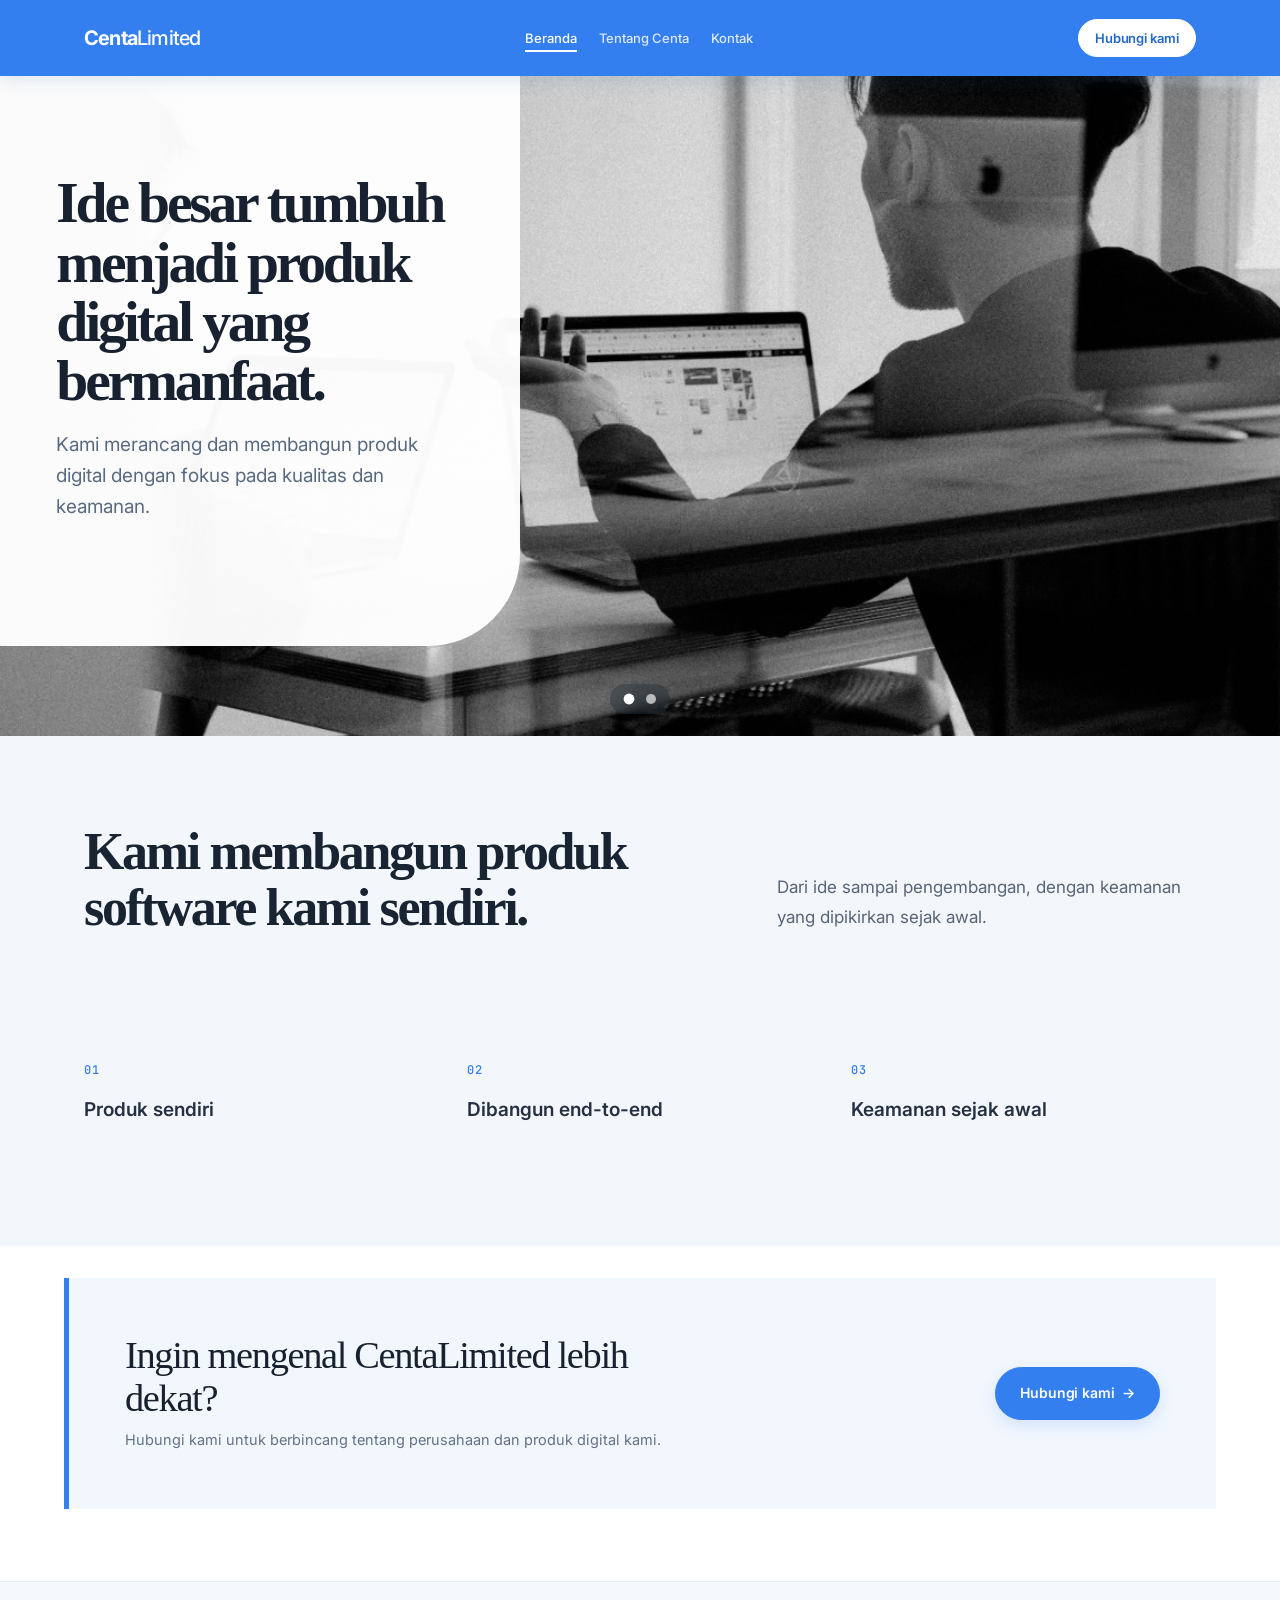
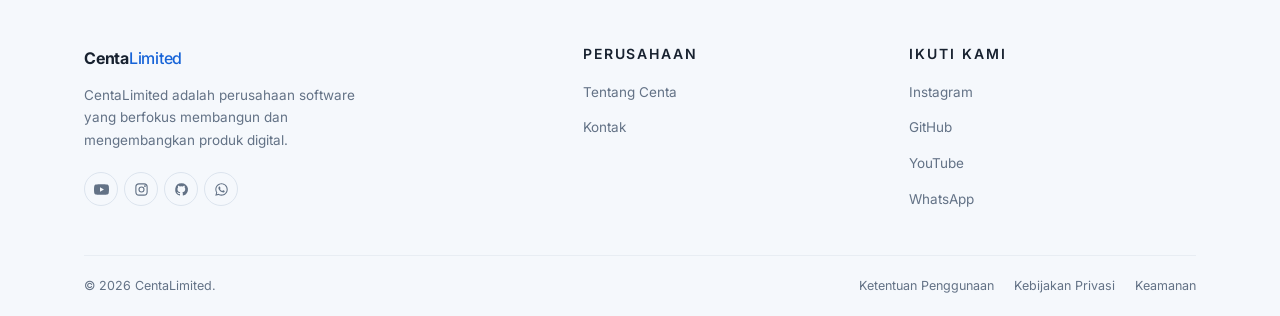
==== commit 9a539894: "Add files via upload" ====
--- a/index.html
+++ b/index.html
@@ -1,28 +1,25 @@
 <!DOCTYPE html>
 <html lang="id"><head>
   <meta charset="UTF-8"><meta name="viewport" content="width=device-width, initial-scale=1, viewport-fit=cover"><meta name="theme-color" content="#347ff0">
-  <meta name="description" content="CentaLimited adalah perusahaan software yang membangun produk digital. Kenali perusahaan dan tim kami."><title>CentaLimited — Perusahaan Software</title>
+  <meta name="description" content="CentaLimited adalah perusahaan software yang membangun produk digital."><title>CentaLimited — Perusahaan Software</title>
   <link rel="preconnect" href="https://fonts.googleapis.com"><link rel="preconnect" href="https://fonts.gstatic.com" crossorigin><link href="https://fonts.googleapis.com/css2?family=Inter:wght@400;500;600;700;800&family=JetBrains+Mono:wght@400;500&display=swap" rel="stylesheet"><link rel="stylesheet" href="css/styles.css">
 </head><body>
 <header class="site-header" id="siteHeader">
   <nav class="nav" aria-label="Navigasi utama">
     <a href="index.html" class="logo" aria-label="CentaLimited">Centa<span class="muted">Limited</span></a>
-    <ul class="nav-links" id="navLinks"><li><a href="index.html" class="active" aria-current="page">Beranda</a></li><li><a href="why.html">Tentang Centa</a></li><li><a href="#our-team">Tim</a></li><li><a href="contact.html">Kontak</a></li></ul>
+    <ul class="nav-links" id="navLinks"><li><a href="index.html" class="active" aria-current="page">Beranda</a></li><li><a href="why.html">Tentang Centa</a></li><li><a href="contact.html">Kontak</a></li></ul>
     <div class="nav-actions"><a href="contact.html" class="btn btn-sm nav-contact">Hubungi kami</a><button class="burger" id="burger" type="button" aria-label="Buka menu" aria-expanded="false" aria-controls="mobileDrawer"><span></span></button></div>
   </nav>
 </header>
-<div class="mobile-drawer" id="mobileDrawer"><ul><li><a href="index.html" aria-current="page">Beranda</a></li><li><a href="why.html">Tentang Centa</a></li><li><a href="#our-team">Tim</a></li><li><a href="contact.html">Kontak</a></li></ul><div class="drawer-cta"><a href="https://wa.me/6287867738173" target="_blank" rel="noopener noreferrer" class="btn btn-ghost btn-block">Hubungi kami</a></div></div>
+<div class="mobile-drawer" id="mobileDrawer"><ul><li><a href="index.html" aria-current="page">Beranda</a></li><li><a href="why.html">Tentang Centa</a></li><li><a href="contact.html">Kontak</a></li></ul><div class="drawer-cta"><a href="https://wa.me/6287867738173" target="_blank" rel="noopener noreferrer" class="btn btn-ghost btn-block">Hubungi kami</a></div></div>
 <main class="page-main home-page" id="top">
   <section class="hero home-hero" id="homeCarousel" aria-label="Sorotan CentaLimited" aria-roledescription="carousel">
     <div class="hero-slides">
       <article class="hero-slide hero-slide-one is-active" role="group" aria-roledescription="slide" aria-label="1 dari 2" aria-hidden="false">
         <div class="hero-slide-image"><img src="images/hero-team.jpg" alt="" fetchpriority="high"></div>
         <div class="hero-copy">
-          <h1 class="hero-title">Ide besar tumbuh dari kerja tim yang solid.</h1>
-          <p class="hero-lead">Kami merancang dan membangun produk dengan keterampilan, rasa ingin tahu, dan kerja sama.</p>
-          <div class="hero-ctas">
-            <a href="#our-team" class="btn btn-lg">Kenali tim kami <span aria-hidden="true">&rarr;</span></a>
-          </div>
+          <h1 class="hero-title">Ide besar tumbuh menjadi produk digital yang bermanfaat.</h1>
+          <p class="hero-lead">Kami merancang dan membangun produk digital dengan fokus pada kualitas dan keamanan.</p>
         </div>
       </article>
       <article class="hero-slide hero-slide-two" role="group" aria-roledescription="slide" aria-label="2 dari 2" aria-hidden="true">
@@ -41,44 +38,19 @@
       <button class="hero-carousel-dot" type="button" data-carousel-slide="1" aria-label="Tampilkan slide 2"></button>
     </div>
   </section>
-  <div class="home-intro-team">
-    <section class="home-intro" aria-labelledby="home-intro-title">
-      <div class="wrap home-intro-inner">
-        <div class="home-intro-copy">
-          <h2 id="home-intro-title">Kami membangun produk software kami sendiri.</h2>
-        </div>
-        <p class="home-intro-lead">Dari ide sampai pengembangan, dengan keamanan yang dipikirkan sejak awal.</p>
-        <ul class="home-intro-points" aria-label="Prinsip kerja CentaLimited">
-          <li>Produk sendiri</li>
-          <li>Dibangun end-to-end</li>
-          <li>Keamanan sejak awal</li>
-        </ul>
+  <section class="home-intro" aria-labelledby="home-intro-title">
+    <div class="wrap home-intro-inner">
+      <div class="home-intro-copy">
+        <h2 id="home-intro-title">Kami membangun produk software kami sendiri.</h2>
       </div>
-    </section>
-    <section class="team-directory home-team-page" id="our-team">
-      <div class="wrap">
-        <div class="team-members" id="team-members">
-          <div class="team-members-heading">
-            <h3>Tim Kami</h3>
-          </div>
-          <div class="team-grid">
-            <article class="team-card reveal">
-              <div class="team-photo"><img src="images/yudiardata.jpg" alt="Elvano Ravel" loading="lazy"></div>
-              <div class="team-info"><h3>Elvano Ravel</h3><p>Founder &amp; CEO</p></div>
-            </article>
-            <article class="team-card reveal reveal-delay-1">
-              <div class="team-photo"><img src="images/goestaf.jpg" alt="Goestaf Nurhidayat" loading="lazy"></div>
-              <div class="team-info"><h3>Goestaf Nurhidayat</h3><p>Co-Founder</p></div>
-            </article>
-            <article class="team-card reveal reveal-delay-2">
-              <div class="team-photo"><img src="images/dwi-abdi-anggoro.jpg" alt="Dwi Abdi Anggoro" loading="lazy"></div>
-              <div class="team-info"><h3>Dwi Abdi Anggoro</h3><p>Operasional</p></div>
-            </article>
-          </div>
-        </div>
-      </div>
-    </section>
-  </div>
+      <p class="home-intro-lead">Dari ide sampai pengembangan, dengan keamanan yang dipikirkan sejak awal.</p>
+      <ul class="home-intro-points" aria-label="Prinsip kerja CentaLimited">
+        <li>Produk sendiri</li>
+        <li>Dibangun end-to-end</li>
+        <li>Keamanan sejak awal</li>
+      </ul>
+    </div>
+  </section>
   <section class="cta-banner">
     <div class="cta-inner">
       <div class="cta-content">
@@ -100,7 +72,7 @@
         </a>
         <p>CentaLimited adalah perusahaan software yang berfokus membangun dan mengembangkan produk digital.</p>
         <div class="socials">
-          <a href="https://www.youtube.com/@DevSecIndonesia" target="_blank" rel="noopener noreferrer" aria-label="YouTube">
+          <a href="https://www.youtube.com/@ElvanoRavel" target="_blank" rel="noopener noreferrer" aria-label="YouTube">
             <svg viewBox="0 0 24 24" fill="currentColor"><path d="M23.5 6.2a3 3 0 0 0-2.1-2.1C19.5 3.6 12 3.6 12 3.6s-7.5 0-9.4.5A3 3 0 0 0 .5 6.2C0 8.1 0 12 0 12s0 3.9.5 5.8a3 3 0 0 0 2.1 2.1c1.9.5 9.4.5 9.4.5s7.5 0 9.4-.5a3 3 0 0 0 2.1-2.1c.5-1.9.5-5.8.5-5.8s0-3.9-.5-5.8zM9.6 15.6V8.4l6.3 3.6-6.3 3.6z"/></svg>
           </a>
           <a href="https://instagram.com/elvanoravel" target="_blank" rel="noopener noreferrer" aria-label="Instagram">
@@ -119,7 +91,6 @@
         <h4>Perusahaan</h4>
         <ul>
           <li><a href="why.html">Tentang Centa</a></li>
-          <li><a href="index.html#our-team">Tim</a></li>
           <li><a href="contact.html">Kontak</a></li>
         </ul>
       </div>
@@ -129,7 +100,7 @@
         <ul>
           <li><a href="https://instagram.com/elvanoravel" target="_blank" rel="noopener noreferrer">Instagram</a></li>
           <li><a href="https://github.com/centalimited" target="_blank" rel="noopener noreferrer">GitHub</a></li>
-          <li><a href="https://www.youtube.com/@DevSecIndonesia" target="_blank" rel="noopener noreferrer">YouTube</a></li>
+          <li><a href="https://www.youtube.com/@ElvanoRavel" target="_blank" rel="noopener noreferrer">YouTube</a></li>
           <li><a href="https://wa.me/6287867738173" target="_blank" rel="noopener noreferrer">WhatsApp</a></li>
         </ul>
       </div>
--- a/css/styles.css
+++ b/css/styles.css
@@ -1670,7 +1670,8 @@
   pointer-events:none;
 }
 .hero-slide-one .hero-slide-image img{object-position:center 48%;}
-.hero-slide-two .hero-slide-image img{object-position:center 50%;}
+.hero-slide-two{background:#244c77;}
+.hero-slide-two::before{background:linear-gradient(90deg,rgba(16,32,51,.55),rgba(16,32,51,.12) 76%);}
 .hero-slide.is-active{visibility:visible;opacity:1;}
 .hero-slide[aria-hidden="true"]{pointer-events:none;}
 
@@ -1949,7 +1950,6 @@
 .page-feature-team .page-feature-art{
   background:
     linear-gradient(90deg,rgba(22,47,75,.02),rgba(22,47,75,.02)),
-    url("../images/yudiardata.jpg") center 28% / cover no-repeat,
     #7297ba;
 }
 .page-feature-team .page-feature-art::before,
